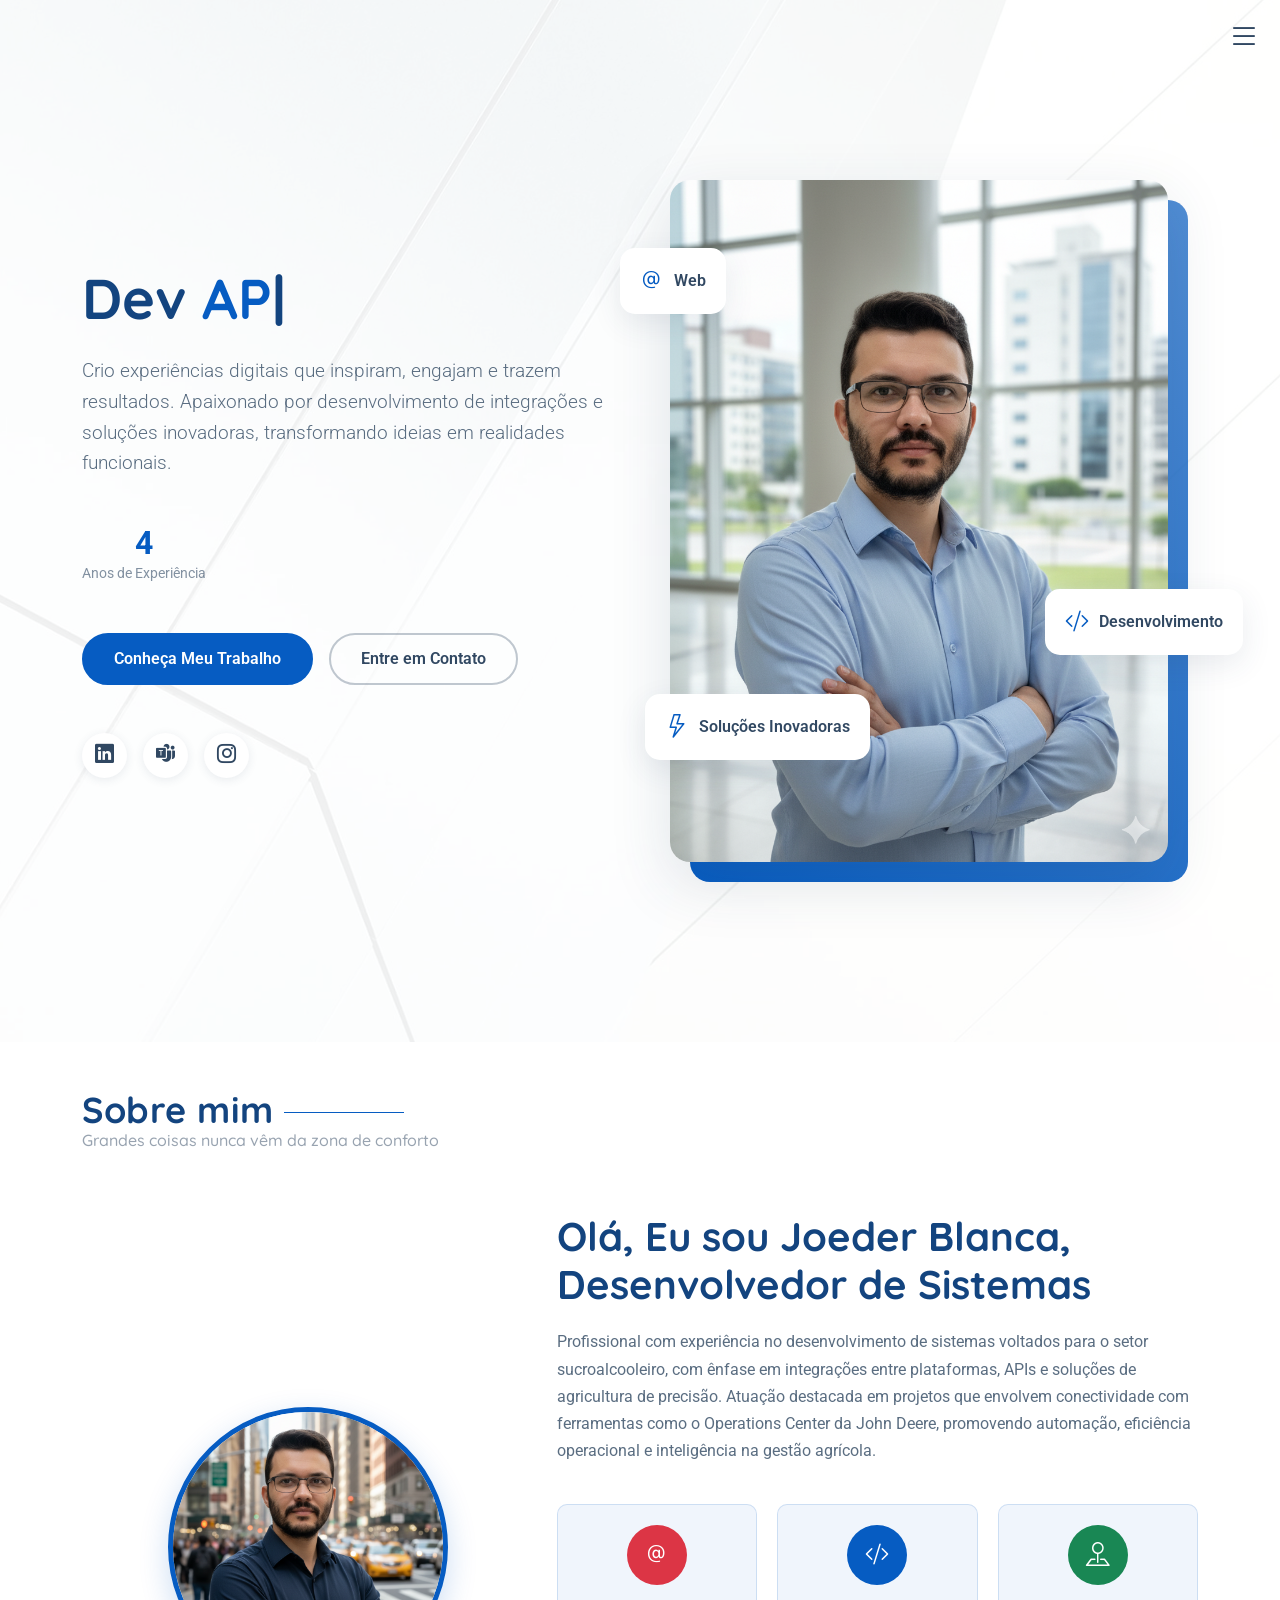
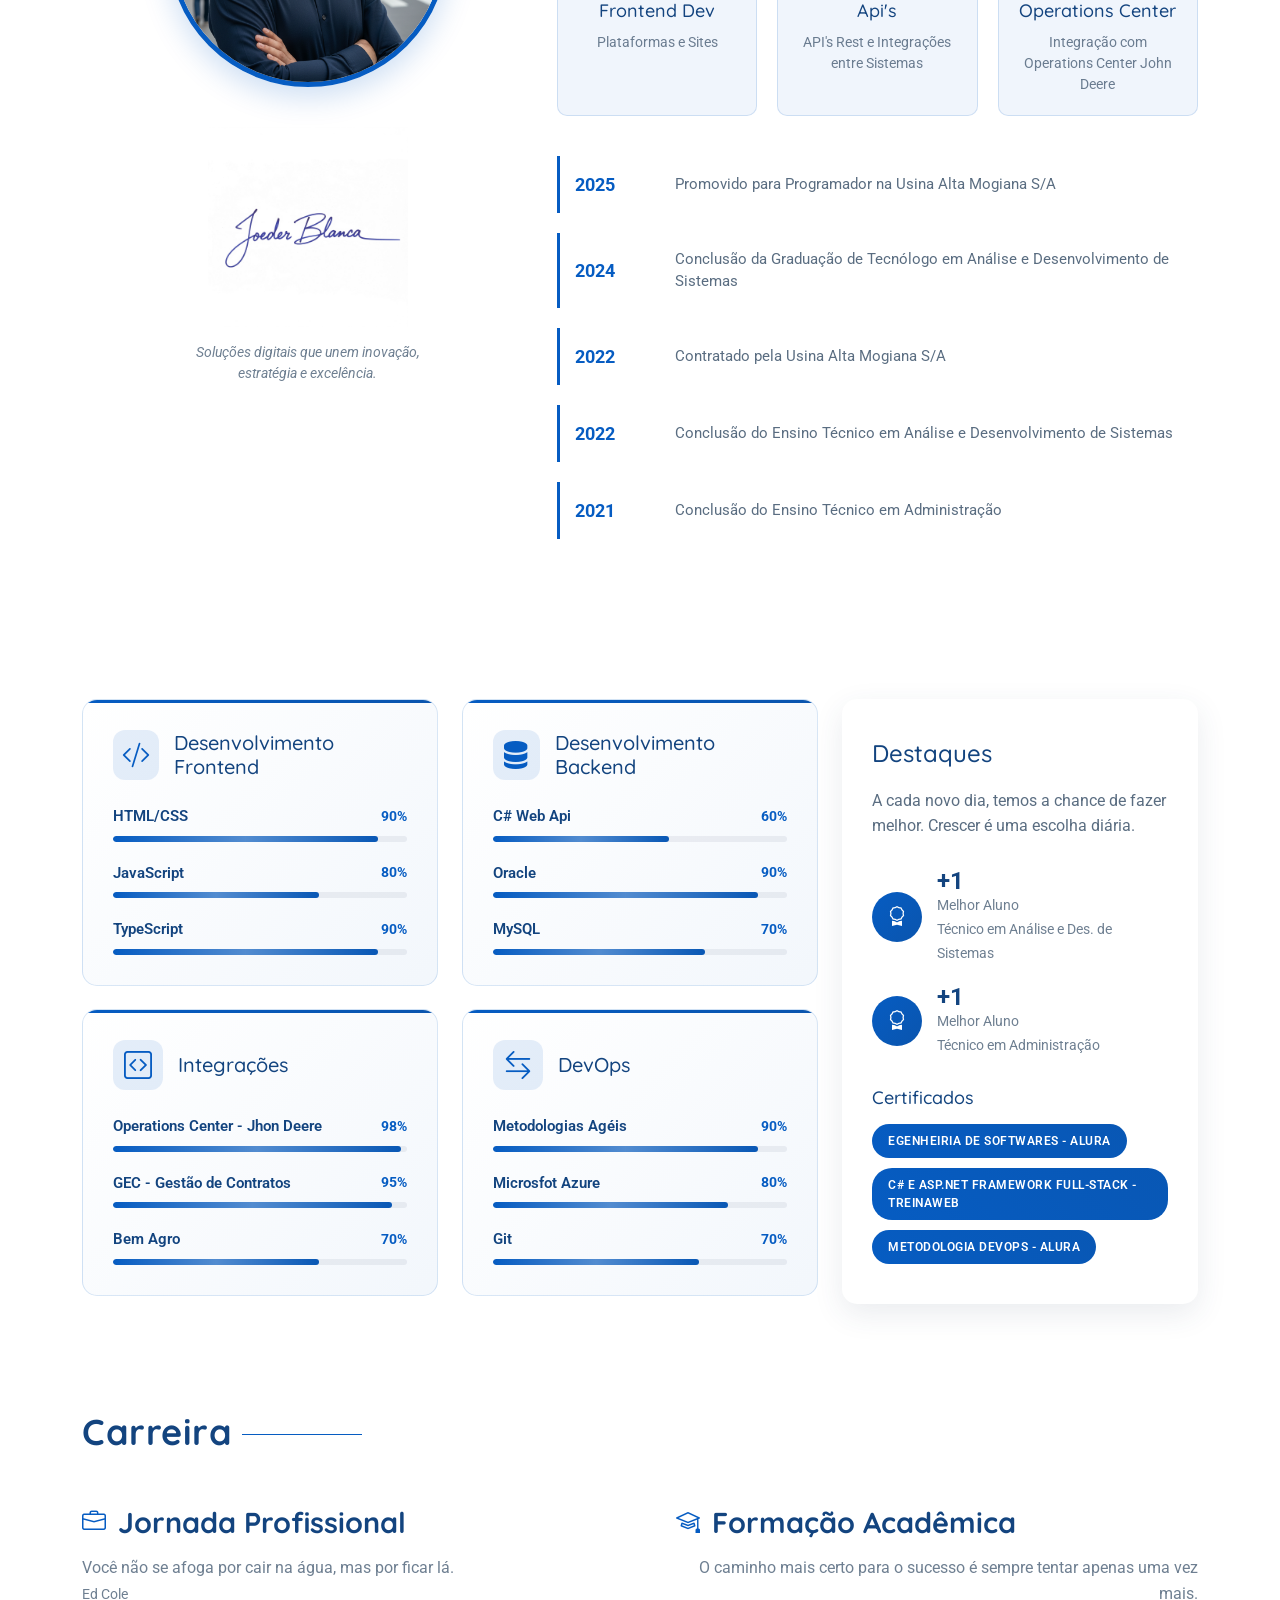
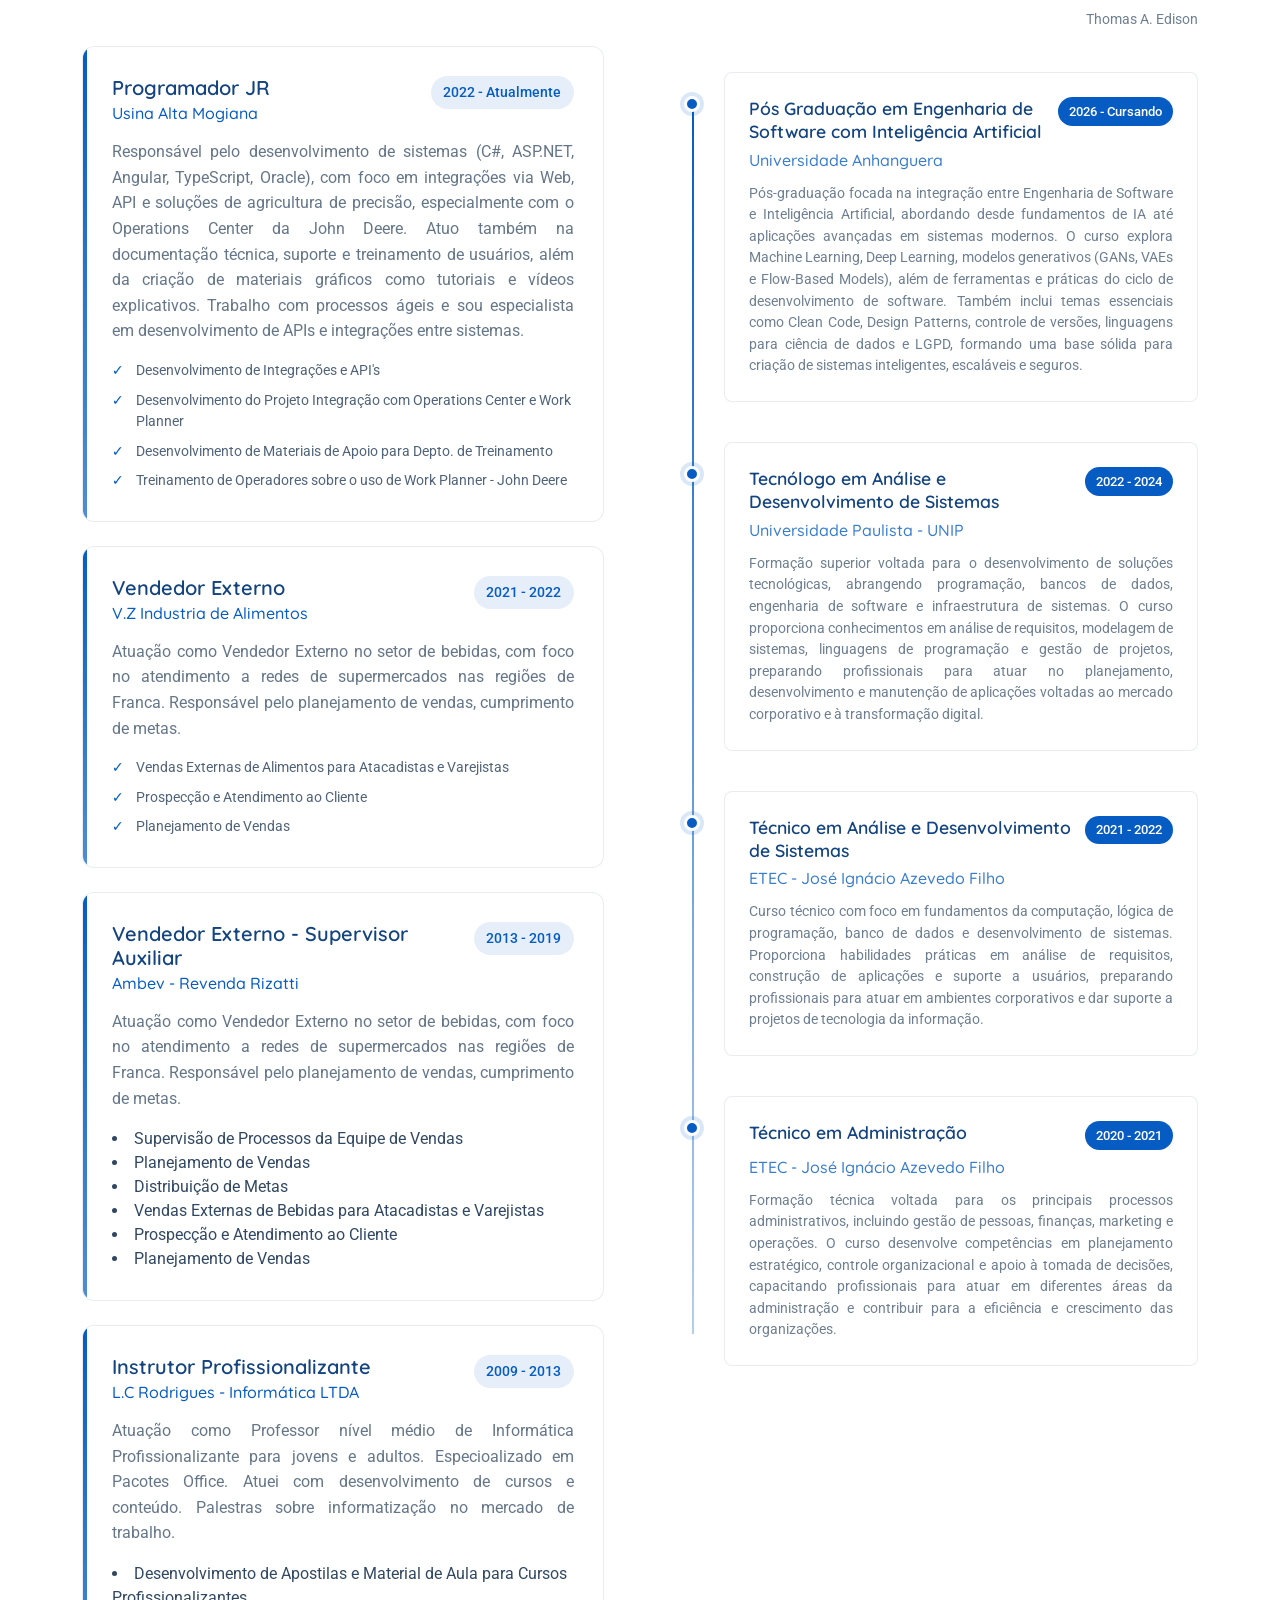
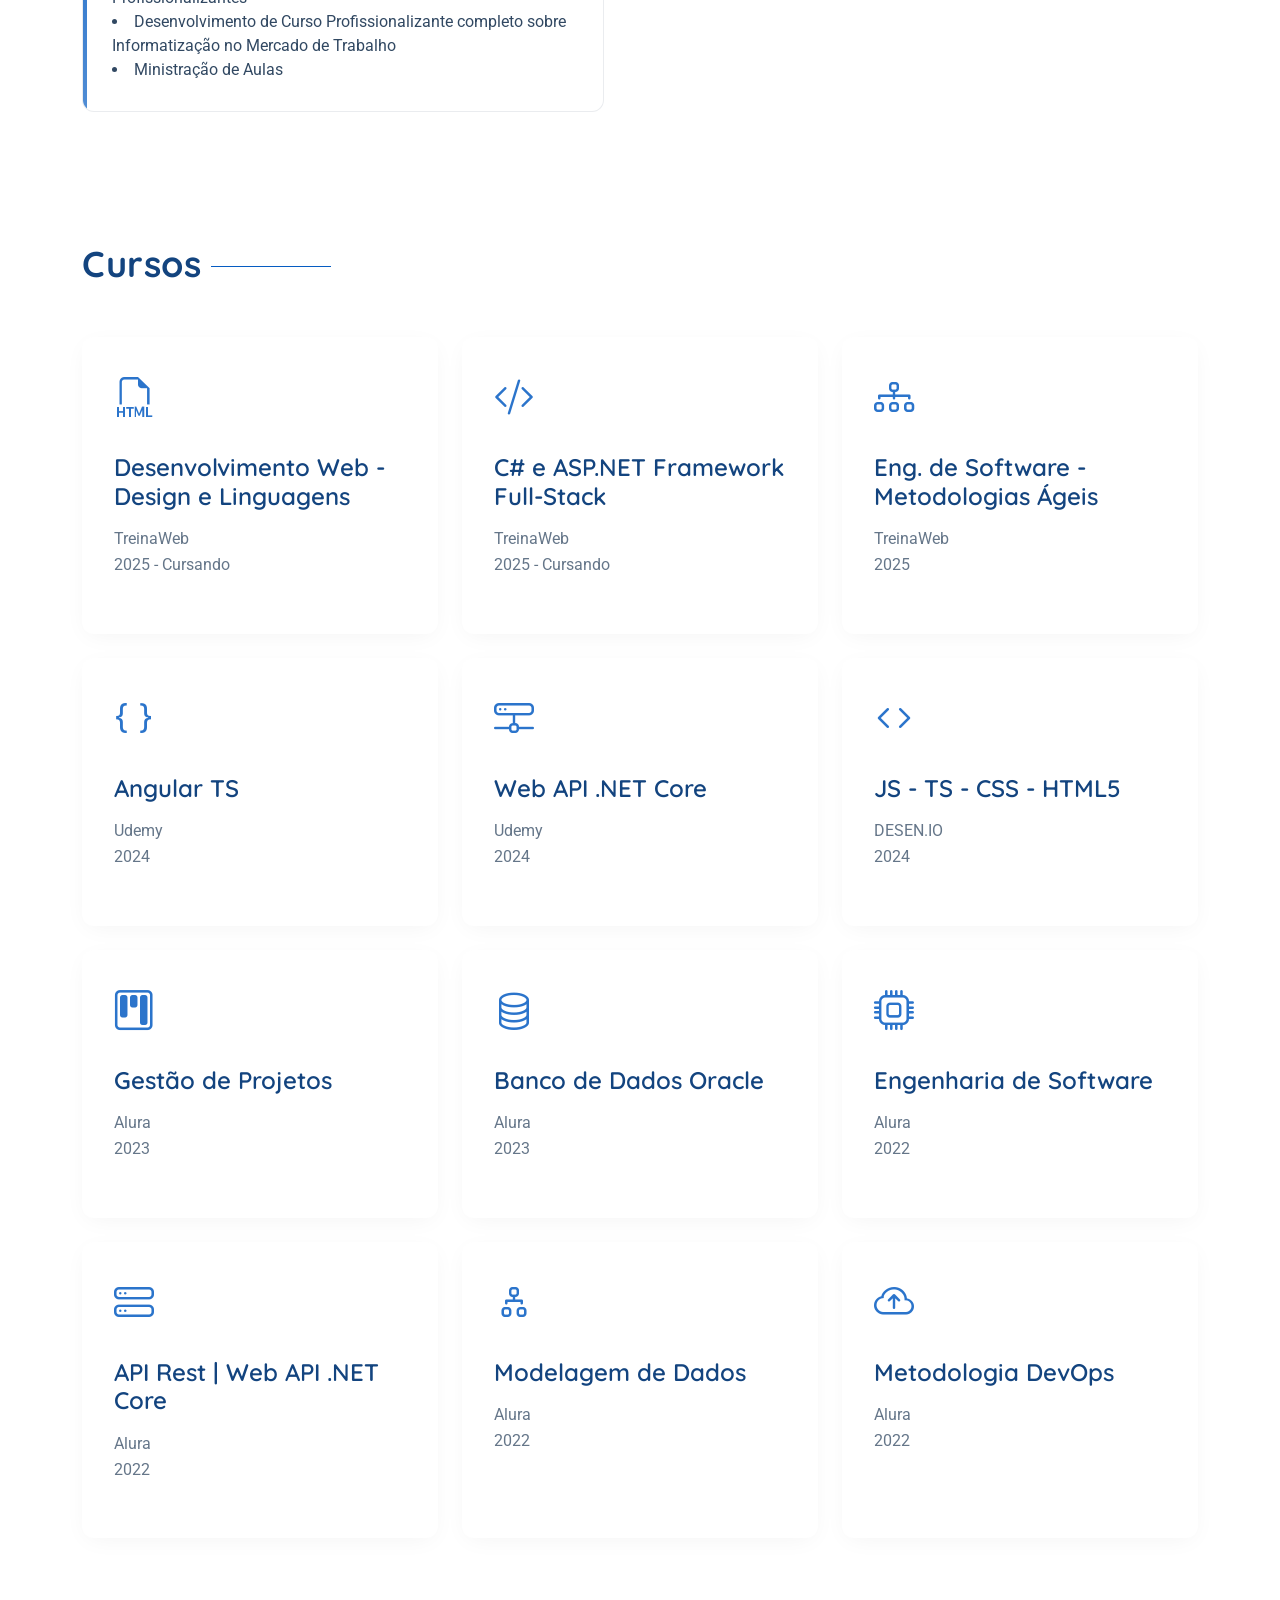
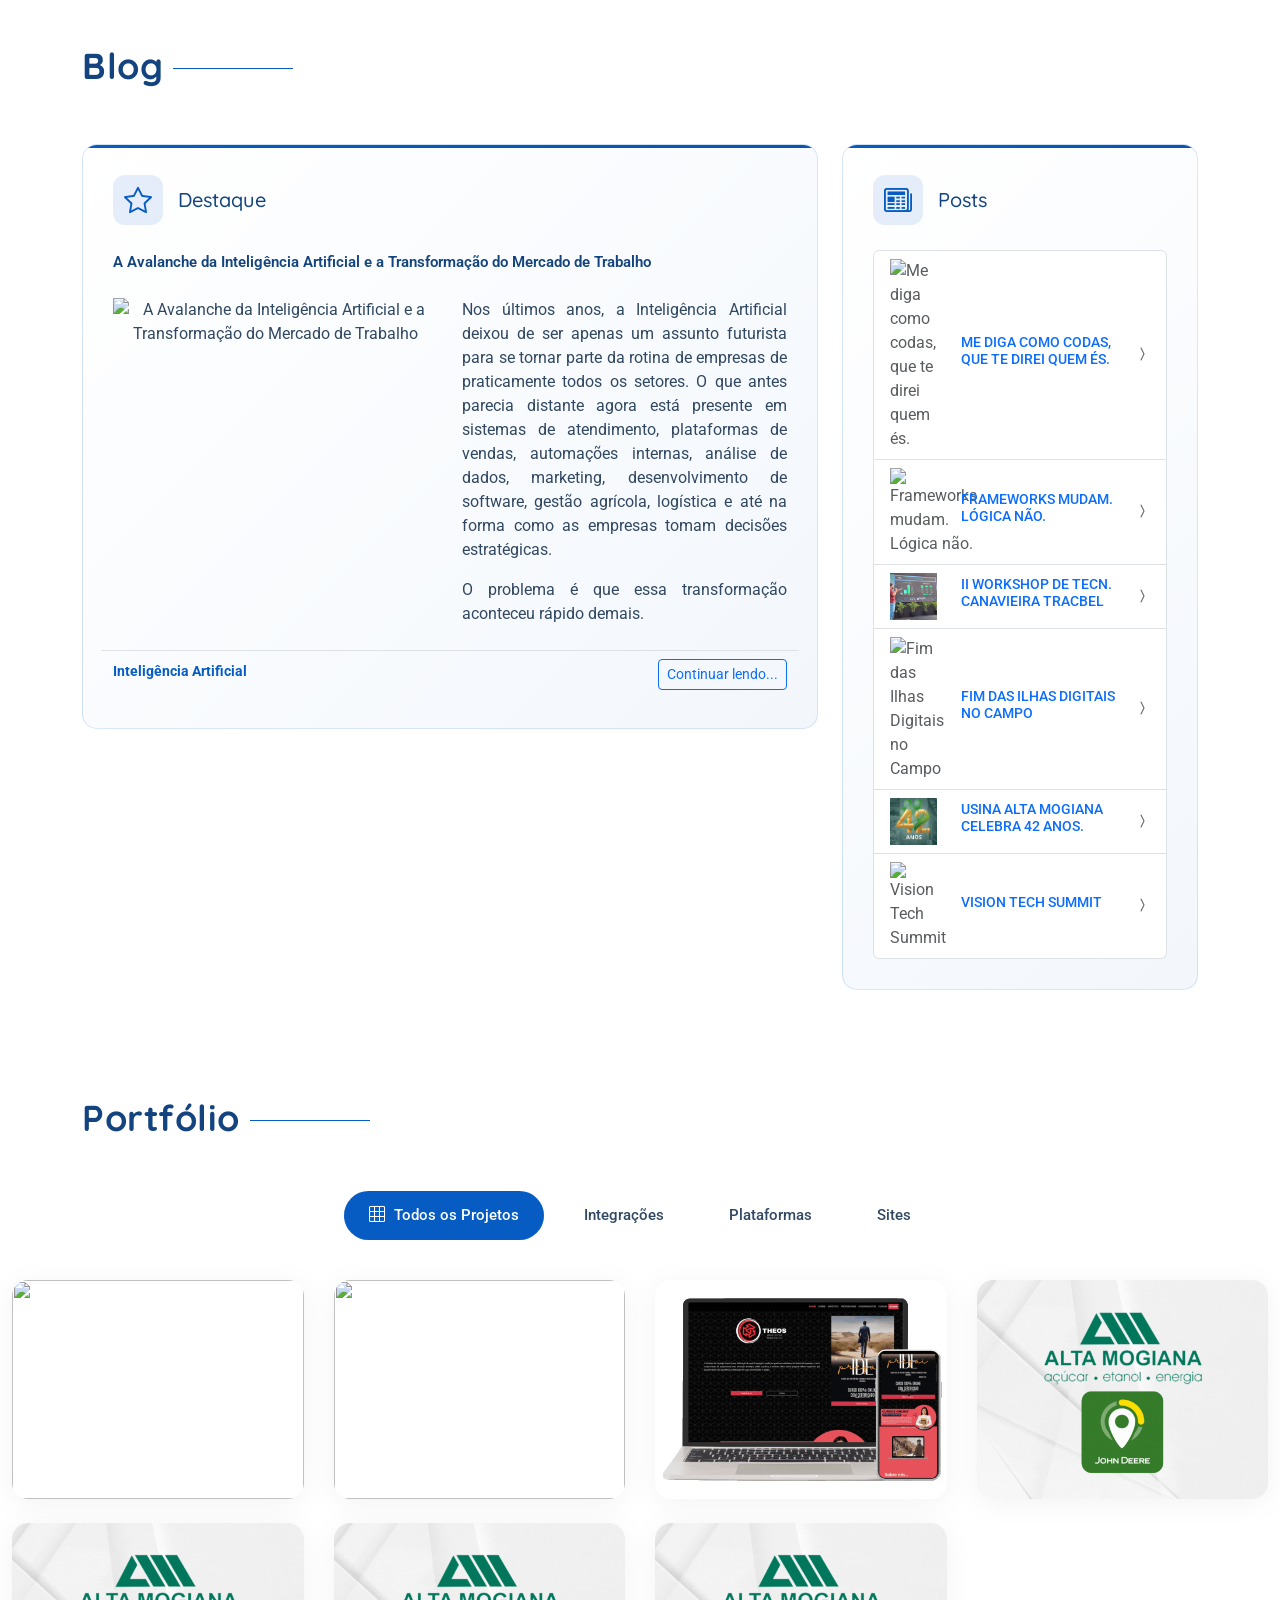
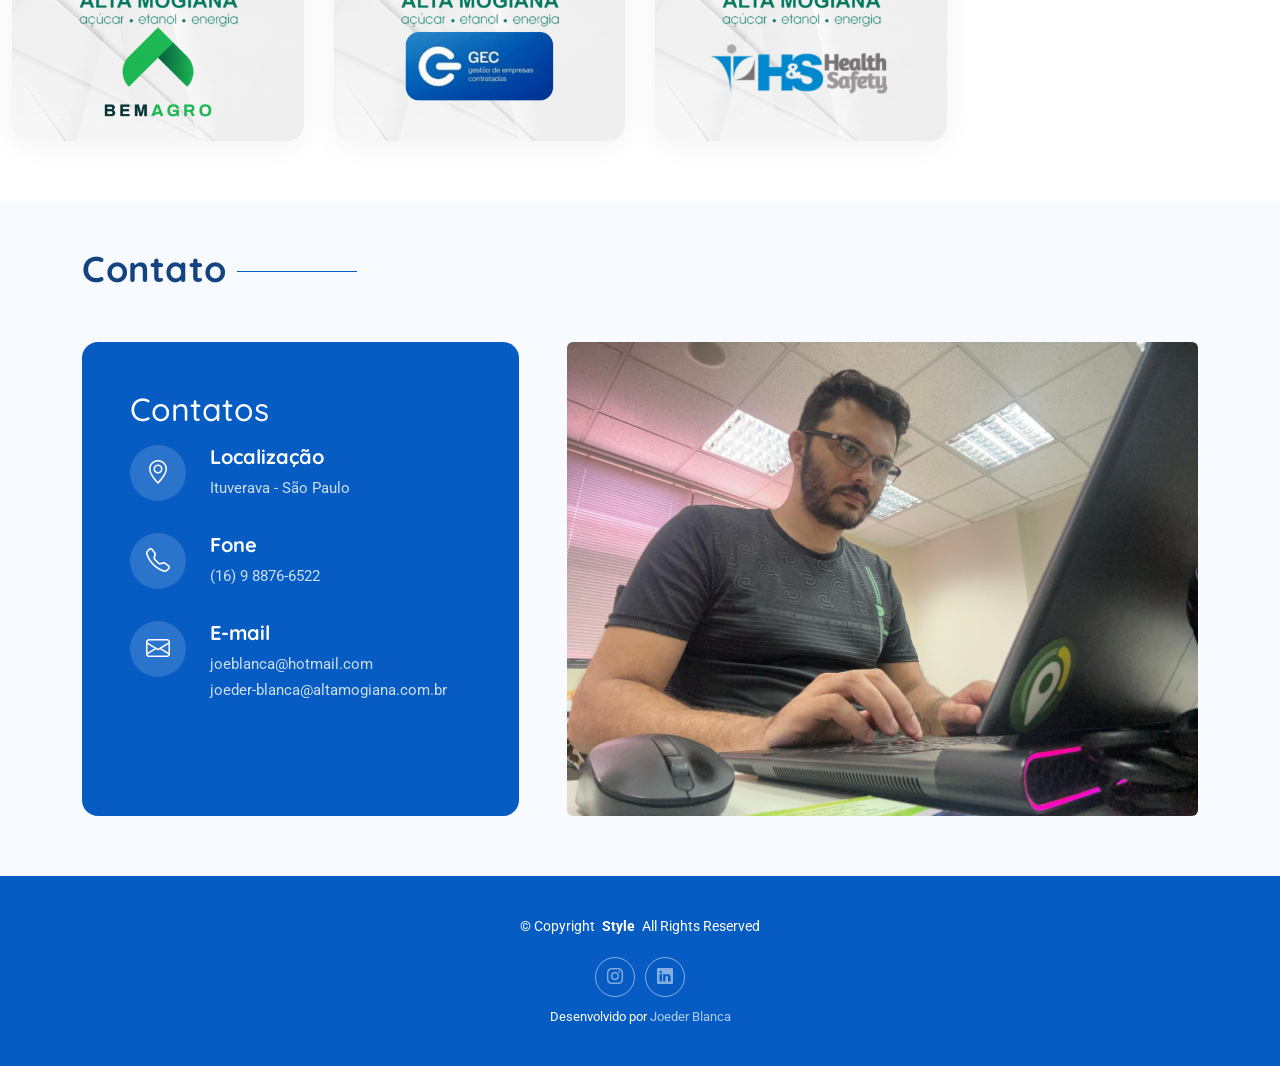
==== index.html @ f87bdba1 "ajuste pós 2" ====
<!DOCTYPE html>
<html lang="en">
  <head>
    <meta charset="utf-8" />
    <meta content="width=device-width, initial-scale=1.0" name="viewport" />
    <title>Joeder Blanca</title>
    <meta name="description" content="" />
    <meta name="keywords" content="" />

    <!-- Favicons -->
    <link href="assets/img/favicon.png" rel="icon" />
    <link href="assets/img/apple-touch-icon.png" rel="apple-touch-icon" />

    <!-- Fonts -->
    <link href="https://fonts.googleapis.com" rel="preconnect" />
    <link href="https://fonts.gstatic.com" rel="preconnect" crossorigin />
    <link
      href="https://fonts.googleapis.com/css2?family=Roboto:ital,wght@0,100;0,300;0,400;0,500;0,700;0,900;1,100;1,300;1,400;1,500;1,700;1,900&family=Open+Sans:ital,wght@0,300;0,400;0,500;0,600;0,700;0,800;1,300;1,400;1,500;1,600;1,700;1,800&family=Quicksand:wght@300;400;500;600;700&display=swap"
      rel="stylesheet"
    />

    <!-- Vendor CSS Files -->
    <link
      href="assets/vendor/bootstrap/css/bootstrap.min.css"
      rel="stylesheet"
    />
    <link
      href="assets/vendor/bootstrap-icons/bootstrap-icons.css"
      rel="stylesheet"
    />
    <link href="assets/vendor/aos/aos.css" rel="stylesheet" />
    <link
      href="assets/vendor/glightbox/css/glightbox.min.css"
      rel="stylesheet"
    />
    <link href="assets/vendor/swiper/swiper-bundle.min.css" rel="stylesheet" />

    <!-- Main CSS File -->
    <link href="assets/css/main.css" rel="stylesheet" />

    <!-- =======================================================
  * Template Name: Style
  * Template URL: https://bootstrapmade.com/style-bootstrap-portfolio-template/
  * Updated: Jul 02 2025 with Bootstrap v5.3.7
  * Author: BootstrapMade.com
  * License: https://bootstrapmade.com/license/
  ======================================================== -->
  </head>

  <body class="index-page">
    <header id="header" class="header d-flex align-items-center fixed-top">
      <div
        class="container-fluid position-relative d-flex align-items-center justify-content-between"
      >
        <a href="index.html" class="logo d-flex align-items-center">
          <!-- Uncomment the line below if you also wish to use an image logo -->
          <!-- <img src="assets/img/logo.webp" alt=""> -->
          <!-- Uncomment the line below if you also wish to use an text logo -->
          <!-- <h1 class="sitename">Style</h1>  -->
        </a>

        <nav id="navmenu" class="navmenu">
          <div class="profile-img">
            <img
              src="assets/img/profile/joe2.jpg"
              alt=""
              class="img-fluid rounded-circle"
            />
          </div>

          <a
            href="index.html"
            class="logo d-flex align-items-center justify-content-center active"
          >
            <!-- Uncomment the line below if you also wish to use an image logo -->
            <!-- <img src="assets/img/logo.webp" alt=""> -->
            <h1 class="sitename">Joeder Blanca</h1>
          </a>

          <div class="social-links text-center">
            <a href="https://www.instagram.com/joe_blanca/" class="instagram"
              ><i class="bi bi-instagram"></i
            ></a>
            <a href="https://teams.microsoft.com/v2/" class="google-plus"
              ><i class="bi bi-microsoft-teams"></i
            ></a>
            <a
              href="https://www.linkedin.com/in/joeder-blanca-032577201/"
              class="linkedin"
              ><i class="bi bi-linkedin"></i
            ></a>
          </div>

          <ul>
            <li><a href="#hero">Home</a></li>
            <li><a href="#about">Sobre mim</a></li>
            <li><a href="#resume">Carreira</a></li>
            <li><a href="#blog">Blog</a></li>
            <li><a href="#portfolio">Portfólio</a></li>
            <li><a href="#contact">Contato</a></li>
            <li><a href="post-blog.html" class="admin-link"><i class="bi bi-person-gear"></i> Admin</a></li>
          </ul>
          <i class="mobile-nav-toggle d-xl-none bi bi-list"></i>
        </nav>
      </div>
    </header>

    <main class="main">
      <!-- Hero Section -->
      <section id="hero" class="hero section">
        <div class="container">
          <div class="row g-0 align-items-center">
            <div
              class="col-lg-6 hero-content"
              data-aos="fade-right"
              data-aos-delay="100"
            >
              <div class="content-wrapper">
                <h1 class="hero-title">
                  Dev
                  <span
                    class="typed"
                    data-typed-items="Web, API's, Frontend, Backend"
                  ></span>
                </h1>
                <p class="lead">
                  Crio experiências digitais que inspiram, engajam e trazem
                  resultados. Apaixonado por desenvolvimento de integrações e
                  soluções inovadoras, transformando ideias em realidades
                  funcionais.
                </p>

                <div class="hero-stats" data-aos="fade-up" data-aos-delay="200">
                  <!-- <div class="stat-item">
                    <span class="purecounter" data-purecounter-start="0" data-purecounter-end="6" data-purecounter-duration="2">0</span>
                    <span class="stat-label">Projetos</span>
                  </div> -->
                  <div class="stat-item">
                    <span class="purecounter" data-purecounter-start="0" data-purecounter-end="4" data-purecounter-duration="2">0</span>
                    <span class="stat-label">Anos de Experiência</span>
                  </div>
                </div>

                <div
                  class="hero-actions"
                  data-aos="fade-up"
                  data-aos-delay="300"
                >
                  <a href="#portfolio" class="btn btn-primary"
                    >Conheça Meu Trabalho</a
                  >
                  <a href="#contact" class="btn btn-outline"
                    >Entre em Contato</a
                  >
                </div>

                <div
                  class="social-links"
                  data-aos="fade-up"
                  data-aos-delay="400"
                >
                  <a href="https://www.linkedin.com/in/joeder-blanca-032577201/"
                    ><i class="bi bi-linkedin"></i
                  ></a>
                  <a href="https://teams.microsoft.com/v2/"
                    ><i class="bi bi-microsoft-teams"></i
                  ></a>
                  <a href="https://www.instagram.com/joe_blanca/"
                    ><i class="bi bi-instagram"></i
                  ></a>
                </div>
              </div>
            </div>

            <div
              class="col-lg-6 hero-image"
              data-aos="fade-left"
              data-aos-delay="200"
            >
              <div class="image-container">
                <div class="floating-elements">
                  <div
                    class="floating-card card-1"
                    data-aos="zoom-in"
                    data-aos-delay="300"
                  >
                    <i class="bi bi-at"></i>
                    <span>Web</span>
                  </div>
                  <div
                    class="floating-card card-2"
                    data-aos="zoom-in"
                    data-aos-delay="400"
                  >
                    <i class="bi bi-code-slash"></i>
                    <span>Desenvolvimento</span>
                  </div>
                  <div
                    class="floating-card card-3"
                    data-aos="zoom-in"
                    data-aos-delay="500"
                  >
                    <i class="bi bi-lightning"></i>
                    <span>Soluções Inovadoras</span>
                  </div>
                </div>
                <img
                  src="assets/img/profile/profile-square-2.png"
                  alt="Portfólio Hero"
                  class="img-fluid hero-main-image"
                />
                <div class="image-overlay"></div>
              </div>
            </div>
          </div>
        </div>
      </section>
      <!-- /Hero Section -->

      <!-- About Section -->
      <section id="about" class="about section">
        <!-- Section Title -->
        <div class="container section-title">
          <h2>Sobre mim</h2>
          <p>Grandes coisas nunca vêm da zona de conforto</p>
        </div>
        <!-- End Section Title -->

        <div class="container" data-aos="fade-up" data-aos-delay="100">
          <div class="row align-items-center">
            <div class="col-lg-5" data-aos="fade-right" data-aos-delay="200">
              <div class="profile-image-wrapper">
                <div class="profile-image">
                  <img
                    src="assets/img/profile/profile-square-3.png"
                    alt="Profile"
                    class="img-fluid"
                  />
                </div>
                <div class="signature-section">
                  <img
                    src="assets/img/misc/signature-2.png"
                    alt="Signature"
                    class="signature"
                  />
                  <p class="quote">
                    Soluções digitais que unem inovação, estratégia e
                    excelência.
                  </p>
                </div>
              </div>
            </div>

            <div class="col-lg-7" data-aos="fade-left" data-aos-delay="300">
              <div class="about-content">
                <div class="intro">
                  <h2>Olá, Eu sou Joeder Blanca, Desenvolvedor de Sistemas</h2>
                  <p>
                    Profissional com experiência no desenvolvimento de sistemas
                    voltados para o setor sucroalcooleiro, com ênfase em
                    integrações entre plataformas, APIs e soluções de
                    agricultura de precisão. Atuação destacada em projetos que
                    envolvem conectividade com ferramentas como o Operations
                    Center da John Deere, promovendo automação, eficiência
                    operacional e inteligência na gestão agrícola.
                  </p>
                </div>

                <div class="skills-grid">
                  <div
                    class="skill-item"
                    data-aos="zoom-in"
                    data-aos-delay="400"
                  >
                    <div class="skill-icon bg-danger">
                      <i class="bi bi-at"></i>
                    </div>
                    <h4>Frontend Dev</h4>
                    <p>Plataformas e Sites</p>
                  </div>
                  <div
                    class="skill-item"
                    data-aos="zoom-in"
                    data-aos-delay="450"
                  >
                    <div class="skill-icon">
                      <i class="bi bi-code-slash"></i>
                    </div>
                    <h4>Api's</h4>
                    <p>API's Rest e Integrações entre Sistemas</p>
                  </div>
                  <div
                    class="skill-item"
                    data-aos="zoom-in"
                    data-aos-delay="500"
                  >
                    <div class="skill-icon bg-success">
                      <i class="bi bi-pin-map"></i>
                    </div>
                    <h4>Operations Center</h4>
                    <p>Integração com Operations Center John Deere</p>
                  </div>
                </div>

                <div
                  class="journey-timeline"
                  data-aos="fade-up"
                  data-aos-delay="300"
                >
                  <!-- <div class="timeline-item">
                    <div class="year">2025</div>
                    <div class="description">
                      Início da Pós Graduação em Engenharia de Sistemas
                    </div>
                  </div> -->
                  <div class="timeline-item">
                    <div class="year">2025</div>
                    <div class="description">
                      Promovido para Programador na Usina Alta Mogiana S/A
                    </div>
                  </div>
                  <div class="timeline-item">
                    <div class="year">2024</div>
                    <div class="description">
                      Conclusão da Graduação de Tecnólogo em Análise e
                      Desenvolvimento de Sistemas
                    </div>
                  </div>
                  <div class="timeline-item">
                    <div class="year">2022</div>
                    <div class="description">
                      Contratado pela Usina Alta Mogiana S/A
                    </div>
                  </div>
                  <div class="timeline-item">
                    <div class="year">2022</div>
                    <div class="description">
                      Conclusão do Ensino Técnico em Análise e Desenvolvimento
                      de Sistemas
                    </div>
                  </div>
                  <div class="timeline-item">
                    <div class="year">2021</div>
                    <div class="description">
                      Conclusão do Ensino Técnico em Administração
                    </div>
                  </div>
                </div>
              </div>
            </div>
          </div>
        </div>
      </section>
      <!-- /About Section -->

      <!-- Skills Section -->
      <section id="skills" class="skills section">
        <div class="container" data-aos="fade-up" data-aos-delay="100">
          <div class="row">
            <div class="col-lg-8">
              <div class="skills-grid">
                <div class="row g-4">
                  <div
                    class="col-md-6"
                    data-aos="flip-left"
                    data-aos-delay="200"
                  >
                    <div class="skill-card">
                      <div class="skill-header">
                        <i class="bi bi-code-slash"></i>
                        <h3>Desenvolvimento Frontend</h3>
                      </div>
                      <div class="skills-animation">
                        <div class="skill-item">
                          <div class="skill-info">
                            <span class="skill-name">HTML/CSS</span>
                            <span class="skill-percentage">90%</span>
                          </div>
                          <div class="skill-bar progress">
                            <div
                              class="progress-bar"
                              role="progressbar"
                              aria-valuenow="90"
                              aria-valuemin="0"
                              aria-valuemax="100"
                            ></div>
                          </div>
                        </div>

                        <div class="skill-item">
                          <div class="skill-info">
                            <span class="skill-name">JavaScript</span>
                            <span class="skill-percentage">80%</span>
                          </div>
                          <div class="skill-bar progress">
                            <div
                              class="progress-bar"
                              role="progressbar"
                              aria-valuenow="70"
                              aria-valuemin="0"
                              aria-valuemax="100"
                            ></div>
                          </div>
                        </div>

                        <div class="skill-item">
                          <div class="skill-info">
                            <span class="skill-name">TypeScript</span>
                            <span class="skill-percentage">90%</span>
                          </div>
                          <div class="skill-bar progress">
                            <div
                              class="progress-bar"
                              role="progressbar"
                              aria-valuenow="90"
                              aria-valuemin="0"
                              aria-valuemax="100"
                            ></div>
                          </div>
                        </div>
                      </div>
                    </div>
                    <!-- End Frontend Card -->
                  </div>

                  <div
                    class="col-md-6"
                    data-aos="flip-left"
                    data-aos-delay="300"
                  >
                    <div class="skill-card">
                      <div class="skill-header">
                        <i class="bi bi-server"></i>
                        <h3>Desenvolvimento Backend</h3>
                      </div>
                      <div class="skills-animation">
                        <div class="skill-item">
                          <div class="skill-info">
                            <span class="skill-name">C# Web Api</span>
                            <span class="skill-percentage">60%</span>
                          </div>
                          <div class="skill-bar progress">
                            <div
                              class="progress-bar"
                              role="progressbar"
                              aria-valuenow="60"
                              aria-valuemin="0"
                              aria-valuemax="100"
                            ></div>
                          </div>
                        </div>

                        <div class="skill-item">
                          <div class="skill-info">
                            <span class="skill-name">Oracle</span>
                            <span class="skill-percentage">90%</span>
                          </div>
                          <div class="skill-bar progress">
                            <div
                              class="progress-bar"
                              role="progressbar"
                              aria-valuenow="90"
                              aria-valuemin="0"
                              aria-valuemax="100"
                            ></div>
                          </div>
                        </div>

                        <div class="skill-item">
                          <div class="skill-info">
                            <span class="skill-name">MySQL</span>
                            <span class="skill-percentage">70%</span>
                          </div>
                          <div class="skill-bar progress">
                            <div
                              class="progress-bar"
                              role="progressbar"
                              aria-valuenow="72"
                              aria-valuemin="0"
                              aria-valuemax="100"
                            ></div>
                          </div>
                        </div>
                      </div>
                    </div>
                    <!-- End Backend Card -->
                  </div>

                  <div
                    class="col-md-6"
                    data-aos="flip-left"
                    data-aos-delay="400"
                  >
                    <div class="skill-card">
                      <div class="skill-header">
                        <i class="bi bi-code-square"></i>
                        <h3>Integrações</h3>
                      </div>
                      <div class="skills-animation">
                        <div class="skill-item">
                          <div class="skill-info">
                            <span class="skill-name"
                              >Operations Center - Jhon Deere</span
                            >
                            <span class="skill-percentage">98%</span>
                          </div>
                          <div class="skill-bar progress">
                            <div
                              class="progress-bar"
                              role="progressbar"
                              aria-valuenow="98"
                              aria-valuemin="0"
                              aria-valuemax="100"
                            ></div>
                          </div>
                        </div>

                        <div class="skill-item">
                          <div class="skill-info">
                            <span class="skill-name"
                              >GEC - Gestão de Contratos</span
                            >
                            <span class="skill-percentage">95%</span>
                          </div>
                          <div class="skill-bar progress">
                            <div
                              class="progress-bar"
                              role="progressbar"
                              aria-valuenow="95"
                              aria-valuemin="0"
                              aria-valuemax="100"
                            ></div>
                          </div>
                        </div>

                        <div class="skill-item">
                          <div class="skill-info">
                            <span class="skill-name">Bem Agro</span>
                            <span class="skill-percentage">70%</span>
                          </div>
                          <div class="skill-bar progress">
                            <div
                              class="progress-bar"
                              role="progressbar"
                              aria-valuenow="70"
                              aria-valuemin="0"
                              aria-valuemax="100"
                            ></div>
                          </div>
                        </div>
                      </div>
                    </div>
                    <!-- End Design Card -->
                  </div>

                  <div
                    class="col-md-6"
                    data-aos="flip-left"
                    data-aos-delay="500"
                  >
                    <div class="skill-card">
                      <div class="skill-header">
                        <i class="bi bi-arrow-left-right"></i>
                        <h3>DevOps</h3>
                      </div>
                      <div class="skills-animation">
                        <div class="skill-item">
                          <div class="skill-info">
                            <span class="skill-name">Metodologias Agéis</span>
                            <span class="skill-percentage">90%</span>
                          </div>
                          <div class="skill-bar progress">
                            <div
                              class="progress-bar"
                              role="progressbar"
                              aria-valuenow="90"
                              aria-valuemin="0"
                              aria-valuemax="100"
                            ></div>
                          </div>
                        </div>

                        <div class="skill-item">
                          <div class="skill-info">
                            <span class="skill-name">Microsfot Azure</span>
                            <span class="skill-percentage">80%</span>
                          </div>
                          <div class="skill-bar progress">
                            <div
                              class="progress-bar"
                              role="progressbar"
                              aria-valuenow="80"
                              aria-valuemin="0"
                              aria-valuemax="100"
                            ></div>
                          </div>
                        </div>

                        <div class="skill-item">
                          <div class="skill-info">
                            <span class="skill-name">Git</span>
                            <span class="skill-percentage">70%</span>
                          </div>
                          <div class="skill-bar progress">
                            <div
                              class="progress-bar"
                              role="progressbar"
                              aria-valuenow="70"
                              aria-valuemin="0"
                              aria-valuemax="100"
                            ></div>
                          </div>
                        </div>
                      </div>
                    </div>
                    <!-- End DevOps Card -->
                  </div>
                </div>
              </div>
              <!-- End Skills Grid -->
            </div>

            <div class="col-lg-4">
              <div
                class="skills-summary"
                data-aos="fade-left"
                data-aos-delay="200"
              >
                <h3>Destaques</h3>
                <p>
                  A cada novo dia, temos a chance de fazer melhor. Crescer é uma
                  escolha diária.
                </p>

                <div class="summary-stats">
                  <div
                    class="stat-item"
                    data-aos="zoom-in"
                    data-aos-delay="300"
                  >
                    <div class="stat-circle">
                      <i class="bi bi-award"></i>
                    </div>
                    <div class="stat-info">
                      <span class="stat-number">+1</span>
                      <span class="stat-label">Melhor Aluno</span><br />
                      <span class="stat-label"
                        >Técnico em Análise e Des. de Sistemas</span
                      >
                    </div>
                  </div>

                  <div
                    class="stat-item"
                    data-aos="zoom-in"
                    data-aos-delay="400"
                  >
                    <div class="stat-circle">
                      <i class="bi bi-award"></i>
                    </div>
                    <div class="stat-info">
                      <span class="stat-number">+1</span>
                      <span class="stat-label">Melhor Aluno</span><br />
                      <span class="stat-label">Técnico em Administração</span>
                    </div>
                  </div>
                </div>

                <div
                  class="skills-badges"
                  data-aos="fade-up"
                  data-aos-delay="600"
                >
                  <h4>Certificados</h4>
                  <div class="badge-list">
                    <div class="skill-badge">
                      Egenheiria de Softwares - Alura
                    </div>
                    <div class="skill-badge">
                      C# e ASP.NET Framework Full-Stack - TreinaWeb
                    </div>
                    <div class="skill-badge">Metodologia DevOps - Alura</div>
                  </div>
                </div>
              </div>
              <!-- End Skills Summary -->
            </div>
          </div>
        </div>
      </section>
      <!-- /Skills Section -->

      <!-- Resume Section -->
      <section id="resume" class="resume section">
        <!-- Section Title -->
        <div class="container section-title">
          <h2>Carreira</h2>
        </div>
        <!-- End Section Title -->

        <div class="container" data-aos="fade-up" data-aos-delay="100">
          <div class="row">
            <div class="col-lg-6" data-aos="fade-right" data-aos-delay="200">
              <div class="experience-section">
                <div class="section-header">
                  <h2><i class="bi bi-briefcase"></i> Jornada Profissional</h2>
                  <p class="section-subtitle text-start">
                    Você não se afoga por cair na água, mas por ficar lá.
                    <br />
                    <small>Ed Cole</small>
                  </p>
                </div>

                <div class="experience-cards">
                  <div
                    class="experience-card"
                    data-aos="zoom-in"
                    data-aos-delay="300"
                  >
                    <div class="card-header">
                      <div class="role-info">
                        <h3>Programador JR</h3>
                        <h4>Usina Alta Mogiana</h4>
                      </div>
                      <span class="duration">2022 - Atualmente</span>
                    </div>
                    <div class="card-body">
                      <p style="text-align: justify">
                        Responsável pelo desenvolvimento de sistemas (C#,
                        ASP.NET, Angular, TypeScript, Oracle), com foco em
                        integrações via Web, API e soluções de agricultura de
                        precisão, especialmente com o Operations Center da John
                        Deere. Atuo também na documentação técnica, suporte e
                        treinamento de usuários, além da criação de materiais
                        gráficos como tutoriais e vídeos explicativos. Trabalho
                        com processos ágeis e sou especialista em
                        desenvolvimento de APIs e integrações entre sistemas.
                      </p>
                      <ul class="achievements">
                        <li>Desenvolvimento de Integrações e API's</li>
                        <li>
                          Desenvolvimento do Projeto Integração com Operations
                          Center e Work Planner
                        </li>
                        <li>
                          Desenvolvimento de Materiais de Apoio para Depto. de
                          Treinamento
                        </li>
                        <li>
                          Treinamento de Operadores sobre o uso de Work Planner
                          - John Deere
                        </li>
                      </ul>
                    </div>
                  </div>

                  <div
                    class="experience-card"
                    data-aos="zoom-in"
                    data-aos-delay="400"
                  >
                    <div class="card-header">
                      <div class="role-info">
                        <h3>Vendedor Externo</h3>
                        <h4>V.Z Industria de Alimentos</h4>
                      </div>
                      <span class="duration">2021 - 2022</span>
                    </div>
                    <div class="card-body">
                      <p style="text-align: justify">
                        Atuação como Vendedor Externo no setor de bebidas, com
                        foco no atendimento a redes de supermercados nas regiões
                        de Franca. Responsável pelo planejamento de vendas,
                        cumprimento de metas.
                      </p>
                      <ul class="achievements">
                        <li>
                          Vendas Externas de Alimentos para Atacadistas e
                          Varejistas
                        </li>
                        <li>Prospecção e Atendimento ao Cliente</li>
                        <li>Planejamento de Vendas</li>
                      </ul>
                    </div>
                  </div>

                  <div
                    class="experience-card"
                    data-aos="zoom-in"
                    data-aos-delay="500"
                  >
                    <div class="card-header">
                      <div class="role-info">
                        <h3>Vendedor Externo - Supervisor Auxiliar</h3>
                        <h4>Ambev - Revenda Rizatti</h4>
                      </div>
                      <span class="duration">2013 - 2019</span>
                    </div>
                    <div class="card-body">
                      <p style="text-align: justify">
                        Atuação como Vendedor Externo no setor de bebidas, com
                        foco no atendimento a redes de supermercados nas regiões
                        de Franca. Responsável pelo planejamento de vendas,
                        cumprimento de metas.
                      </p>
                      <li>Supervisão de Processos da Equipe de Vendas</li>
                      <li>Planejamento de Vendas</li>
                      <li>Distribuição de Metas</li>
                      <li>
                        Vendas Externas de Bebidas para Atacadistas e Varejistas
                      </li>
                      <li>Prospecção e Atendimento ao Cliente</li>
                      <li>Planejamento de Vendas</li>
                    </div>
                  </div>

                  <div
                    class="experience-card"
                    data-aos="zoom-in"
                    data-aos-delay="500"
                  >
                    <div class="card-header">
                      <div class="role-info">
                        <h3>Instrutor Profissionalizante</h3>
                        <h4>L.C Rodrigues - Informática LTDA</h4>
                      </div>
                      <span class="duration">2009 - 2013</span>
                    </div>
                    <div class="card-body">
                      <p style="text-align: justify">
                        Atuação como Professor nível médio de Informática
                        Profissionalizante para jovens e adultos. Especioalizado
                        em Pacotes Office. Atuei com desenvolvimento de cursos e
                        conteúdo. Palestras sobre informatização no mercado de
                        trabalho.
                      </p>
                      <li>
                        Desenvolvimento de Apostilas e Material de Aula para
                        Cursos Profissionalizantes
                      </li>
                      <li>
                        Desenvolvimento de Curso Profissionalizante completo
                        sobre Informatização no Mercado de Trabalho
                      </li>
                      <li>Ministração de Aulas</li>
                    </div>
                  </div>
                </div>
              </div>
            </div>

            <div class="col-lg-6" data-aos="fade-left" data-aos-delay="200">
              <div class="education-section">
                <div class="section-header">
                  <h2><i class="bi bi-mortarboard"></i>Formação Acadêmica</h2>
                  <p class="section-subtitle text-end">
                    O caminho mais certo para o sucesso é sempre tentar apenas
                    uma vez mais.
                    <br />
                    <small>Thomas A. Edison</small>
                  </p>
                </div>

                <div class="education-timeline">
                  <div class="timeline-track"></div>

                  <div
                    class="education-item"
                    data-aos="slide-up"
                    data-aos-delay="300"
                  >
                    <div class="timeline-marker"></div>
                    <div class="education-content">
                      <div class="degree-header">
                        <h3>Pós Graduação em Engenharia de Software com Inteligência Artificial</h3>
                        <span class="year">2026 - Cursando</span>
                      </div>
                      <h4 class="institution">Universidade Anhanguera </h4>
                      <p style="text-align: justify">
                        Pós-graduação focada na integração entre 
                        Engenharia de Software e Inteligência Artificial, 
                        abordando desde fundamentos de IA até aplicações avançadas em sistemas modernos. O curso explora Machine Learning, Deep Learning, modelos generativos (GANs, VAEs e Flow-Based Models), além de ferramentas e práticas do ciclo de desenvolvimento de software. Também inclui temas essenciais como Clean Code, Design Patterns, controle de versões, linguagens para ciência de dados e LGPD, formando uma base sólida para criação de sistemas inteligentes, escaláveis e seguros.
                      </p>
                    </div>
                  </div>

                  <div
                    class="education-item"
                    data-aos="slide-up"
                    data-aos-delay="400"
                  >
                    <div class="timeline-marker"></div>
                    <div class="education-content">
                      <div class="degree-header">
                        <h3>
                          Tecnólogo em Análise e Desenvolvimento de Sistemas
                        </h3>
                        <span class="year">2022 - 2024</span>
                      </div>
                      <h4 class="institution">Universidade Paulista - UNIP</h4>
                      <p style="text-align: justify">
                        Formação superior voltada para o desenvolvimento de
                        soluções tecnológicas, abrangendo programação, bancos de
                        dados, engenharia de software e infraestrutura de
                        sistemas. O curso proporciona conhecimentos em análise
                        de requisitos, modelagem de sistemas, linguagens de
                        programação e gestão de projetos, preparando
                        profissionais para atuar no planejamento,
                        desenvolvimento e manutenção de aplicações voltadas ao
                        mercado corporativo e à transformação digital.
                      </p>
                    </div>
                  </div>

                  <div
                    class="education-item"
                    data-aos="slide-up"
                    data-aos-delay="500"
                  >
                    <div class="timeline-marker"></div>
                    <div class="education-content">
                      <div class="degree-header">
                        <h3>
                          Técnico em Análise e Desenvolvimento de Sistemas
                        </h3>
                        <span class="year">2021 - 2022</span>
                      </div>
                      <h4 class="institution">
                        ETEC - José Ignácio Azevedo Filho
                      </h4>
                      <p style="text-align: justify">
                        Curso técnico com foco em fundamentos da computação,
                        lógica de programação, banco de dados e desenvolvimento
                        de sistemas. Proporciona habilidades práticas em análise
                        de requisitos, construção de aplicações e suporte a
                        usuários, preparando profissionais para atuar em
                        ambientes corporativos e dar suporte a projetos de
                        tecnologia da informação.
                      </p>
                    </div>
                  </div>

                  <div
                    class="education-item"
                    data-aos="slide-up"
                    data-aos-delay="500"
                  >
                    <div class="timeline-marker"></div>
                    <div class="education-content">
                      <div class="degree-header">
                        <h3>Técnico em Administração</h3>
                        <span class="year">2020 - 2021</span>
                      </div>
                      <h4 class="institution">
                        ETEC - José Ignácio Azevedo Filho
                      </h4>
                      <p style="text-align: justify">
                        Formação técnica voltada para os principais processos
                        administrativos, incluindo gestão de pessoas, finanças,
                        marketing e operações. O curso desenvolve competências
                        em planejamento estratégico, controle organizacional e
                        apoio à tomada de decisões, capacitando profissionais
                        para atuar em diferentes áreas da administração e
                        contribuir para a eficiência e crescimento das
                        organizações.
                      </p>
                    </div>
                  </div>
                </div>
              </div>
            </div>
          </div>
        </div>
      </section>
      <!-- /Resume Section -->

      <!-- Services Section -->
      <section id="services" class="services section">
        <!-- Section Title -->
        <div class="container section-title">
          <h2>Cursos</h2>
        </div>
        <!-- End Section Title -->

        <div class="container" data-aos="fade-up" data-aos-delay="100">
          <div class="row g-4" id="courses-container"></div>
        </div>
      </section>
      <!-- /Services Section -->

      <!-- Events Section-->
      <section id="blog" class="skills section">
        <!-- Section Title -->
        <div class="container section-title">
          <h2>Blog</h2>
          <p></p>
        </div>
        <!-- End Section Title -->

        <div class="container" data-aos="fade-up" data-aos-delay="100">
          <div class="row">
            <div class="col-lg-8" id="featured-post-container"></div>
            <div class="col-lg-4">
              <div class="skills-grid h-100">
                <div class="skill-card h-100">
                  <div class="skill-header">
                    <i class="bi bi-newspaper"></i>
                    <h3>Posts</h3>
                  </div>
                  <div class="skills-animation">
                    <div class="list-group" id="sidebar-posts-container"></div>
                  </div>
                </div>
              </div>
            </div>
          </div>
        </div>
      </section>
      <!-- /Events Section-->

      <!-- Portfólio Section -->
      <section id="portfolio" class="portfolio section">
        <!-- Section Title -->
        <div class="container section-title">
          <h2>Portfólio</h2>
        </div>
        <!-- End Section Title -->

        <div class="container-fluid" data-aos="fade-up" data-aos-delay="100">
          <div
            class="isotope-layout"
            data-default-filter="*"
            data-layout="masonry"
            data-sort="original-order"
          >
            <ul
              class="portfolio-filters isotope-filters"
              data-aos="fade-up"
              data-aos-delay="200"
            >
              <li data-filter="*" class="filter-active">
                <i class="bi bi-grid-3x3"></i> Todos os Projetos
              </li>
              <li data-filter=".filter-api">Integrações</li>
              <li data-filter=".filter-plataform">Plataformas</li>
              <li data-filter=".filter-site">Sites</li>
            </ul>

            <div
              class="row g-4 isotope-container"
              data-aos="fade-up"
              data-aos-delay="300"
            >
              <div
                class="col-xl-3 col-lg-4 col-md-6 portfolio-item isotope-item filter-site"
              >
                <article class="portfolio-entry">
                  <figure class="entry-image">
                    <img
                      src="assets/img/portfolio/3.gif"
                      class="img-fluid"
                      alt=""
                      loading="lazy"
                    />
                    <div class="entry-overlay">
                      <div class="overlay-content">
                        <div class="entry-meta">Site Institucional</div>
                        <h3 class="entry-title">Bioferth</h3>
                        <div class="entry-links">
                          <a
                            href="assets/img/portfolio/3.gif"
                            class="glightbox"
                            data-gallery="portfolio-gallery-ui"
                            data-glightbox="title: Site Institucional desenvolvido para empresa Bioferth."
                          >
                            <i class="bi bi-arrows-angle-expand"></i>
                          </a>
                          <!-- <a href="portfolio-details.html">
                          <i class="bi bi-arrow-right"></i>
                        </a> -->
                        </div>
                      </div>
                    </div>
                  </figure>
                </article>
              </div>
              <!-- End Portfólio Item -->

              <div
                class="col-xl-3 col-lg-4 col-md-6 portfolio-item isotope-item filter-site"
              >
                <article class="portfolio-entry">
                  <figure class="entry-image">
                    <img
                      src="assets/img/portfolio/4.gif"
                      class="img-fluid"
                      alt=""
                      loading="lazy"
                    />
                    <div class="entry-overlay">
                      <div class="overlay-content">
                        <div class="entry-meta">Site Institucional</div>
                        <h3 class="entry-title">Aromatran</h3>
                        <div class="entry-links">
                          <a
                            href="assets/img/portfolio/4.gif"
                            class="glightbox"
                            data-gallery="portfolio-gallery-development"
                            data-glightbox="title: Site Institucional desenvolvido para o produto Aromatran"
                          >
                            <i class="bi bi-arrows-angle-expand"></i>
                          </a>
                          <!-- <a href="portfolio-details.html">
                          <i class="bi bi-arrow-right"></i>
                        </a> -->
                        </div>
                      </div>
                    </div>
                  </figure>
                </article>
              </div>
              <!-- End Portfólio Item -->

              <div
                class="col-xl-3 col-lg-4 col-md-6 portfolio-item isotope-item filter-plataform"
              >
                <article class="portfolio-entry">
                  <figure class="entry-image">
                    <img
                      src="assets/img/portfolio/2.gif"
                      class="img-fluid"
                      alt=""
                      loading="lazy"
                    />
                    <div class="entry-overlay">
                      <div class="overlay-content">
                        <div class="entry-meta">Plataforma de Cursos</div>
                        <h3 class="entry-title">Instituto Theos</h3>
                        <div class="entry-links">
                          <a
                            href="assets/img/portfolio/2.gif"
                            class="glightbox"
                            data-gallery="portfolio-gallery-photography"
                            data-glightbox="title: Urban Architecture; description: Sed ut perspiciatis unde omnis iste natus error sit voluptatem."
                          >
                            <i class="bi bi-arrows-angle-expand"></i>
                          </a>
                          <!-- <a href="portfolio-details.html">
                          <i class="bi bi-arrow-right"></i>
                        </a> -->
                        </div>
                      </div>
                    </div>
                  </figure>
                </article>
              </div>
              <!-- End Portfólio Item -->

              <div
                class="col-xl-3 col-lg-4 col-md-6 portfolio-item isotope-item filter-api"
              >
                <article class="portfolio-entry">
                  <figure class="entry-image">
                    <img
                      src="assets/img/portfolio/1.gif"
                      class="img-fluid"
                      alt=""
                      loading="lazy"
                    />
                    <div class="entry-overlay">
                      <div class="overlay-content">
                        <div class="entry-meta">Integração</div>
                        <h3 class="entry-title">
                          Usina Alta Mogiana e Operations Center
                        </h3>
                        <div class="entry-links">
                          <a
                            href="assets/img/portfolio/1.gif"
                            class="glightbox"
                            data-gallery="portfolio-gallery-marketing"
                            data-glightbox="title: Integração entre a Usina Alta Mogiana e Operations Center."
                          >
                            <i class="bi bi-arrows-angle-expand"></i>
                          </a>
                          <!-- <a href="portfolio-details.html">
                          <i class="bi bi-arrow-right"></i>
                        </a> -->
                        </div>
                      </div>
                    </div>
                  </figure>
                </article>
              </div>
              <!-- End Portfólio Item -->

              <div
                class="col-xl-3 col-lg-4 col-md-6 portfolio-item isotope-item filter-api"
              >
                <article class="portfolio-entry">
                  <figure class="entry-image">
                    <img
                      src="assets/img/portfolio/6.gif"
                      class="img-fluid"
                      alt=""
                      loading="lazy"
                    />
                    <div class="entry-overlay">
                      <div class="overlay-content">
                        <div class="entry-meta">Integração</div>
                        <h3 class="entry-title">
                          Usina Alta Mogiana e Bem Agro
                        </h3>
                        <div class="entry-links">
                          <a
                            href="assets/img/portfolio/6.gif"
                            class="glightbox"
                            data-gallery="portfolio-gallery-marketing"
                            data-glightbox="title: Integração entre a Usina Alta Mogiana e Bem Agro."
                          >
                            <i class="bi bi-arrows-angle-expand"></i>
                          </a>
                          <!-- <a href="portfolio-details.html">
                          <i class="bi bi-arrow-right"></i>
                        </a> -->
                        </div>
                      </div>
                    </div>
                  </figure>
                </article>
              </div>
              <!-- End Portfólio Item -->

              <div
                class="col-xl-3 col-lg-4 col-md-6 portfolio-item isotope-item filter-api"
              >
                <article class="portfolio-entry">
                  <figure class="entry-image">
                    <img
                      src="assets/img/portfolio/5.gif"
                      class="img-fluid"
                      alt=""
                      loading="lazy"
                    />
                    <div class="entry-overlay">
                      <div class="overlay-content">
                        <div class="entry-meta">Integração</div>
                        <h3 class="entry-title">
                          Usina Alta Mogiana e Bem Agro
                        </h3>
                        <div class="entry-links">
                          <a
                            href="assets/img/portfolio/5.gif"
                            class="glightbox"
                            data-gallery="portfolio-gallery-marketing"
                            data-glightbox="title: Integração entre a Usina Alta Mogiana e Bem Agro."
                          >
                            <i class="bi bi-arrows-angle-expand"></i>
                          </a>
                          <!-- <a href="portfolio-details.html">
                          <i class="bi bi-arrow-right"></i>
                        </a> -->
                        </div>
                      </div>
                    </div>
                  </figure>
                </article>
              </div>
              <!-- End Portfólio Item -->

              <div
                class="col-xl-3 col-lg-4 col-md-6 portfolio-item isotope-item filter-photography"
              >
                <article class="portfolio-entry">
                  <figure class="entry-image">
                    <img
                      src="assets/img/portfolio/7.gif"
                      class="img-fluid"
                      alt=""
                      loading="lazy"
                    />
                    <div class="entry-overlay">
                      <div class="overlay-content">
                        <div class="entry-meta">Integração</div>
                        <h3 class="entry-title">
                          Usina Alta Mogiana e Health & Safety
                        </h3>
                        <div class="entry-links">
                          <a
                            href="assets/img/portfolio/7.gif"
                            class="glightbox"
                            data-gallery="portfolio-gallery-marketing"
                            data-glightbox="title: Integração entre a Usina Alta Mogiana e Health & Safety."
                          >
                            <i class="bi bi-arrows-angle-expand"></i>
                          </a>
                          <!-- <a href="portfolio-details.html">
                          <i class="bi bi-arrow-right"></i>
                        </a> -->
                        </div>
                      </div>
                    </div>
                  </figure>
                </article>
              </div>
              <!-- End Portfólio Item -->
            </div>
            <!-- End Portfólio Container -->
          </div>
        </div>
      </section>
      <!-- /Portfólio Section -->

      <!-- Contact Section -->
      <section id="contact" class="contact section light-background">
        <!-- Section Title -->
        <div class="container section-title">
          <h2>Contato</h2>
        </div>
        <!-- End Section Title -->

        <div class="container" data-aos="fade-up" data-aos-delay="100">
          <div class="row g-4 g-lg-5">
            <div class="col-lg-5">
              <div class="info-box" data-aos="fade-up" data-aos-delay="200">
                <h3>Contatos</h3>

                <div class="info-item" data-aos="fade-up" data-aos-delay="300">
                  <div class="icon-box">
                    <i class="bi bi-geo-alt"></i>
                  </div>
                  <div class="content">
                    <h4>Localização</h4>
                    <p></p>
                    <p>Ituverava - São Paulo</p>
                  </div>
                </div>

                <div class="info-item" data-aos="fade-up" data-aos-delay="400">
                  <div class="icon-box">
                    <i class="bi bi-telephone"></i>
                  </div>
                  <div class="content">
                    <h4>Fone</h4>
                    <p>(16) 9 8876-6522</p>
                  </div>
                </div>

                <div class="info-item" data-aos="fade-up" data-aos-delay="500">
                  <div class="icon-box">
                    <i class="bi bi-envelope"></i>
                  </div>
                  <div class="content">
                    <h4>E-mail</h4>
                    <p>joeblanca@hotmail.com</p>
                    <p>joeder-blanca@altamogiana.com.br</p>
                  </div>
                </div>
              </div>
            </div>

            <div class="col-lg-7">
              <img
                src="assets//img/profile/joe.jpg"
                class="w-100 h-100 rounded"
                alt=""
              />
              <!-- <div class="contact-form" data-aos="fade-up" data-aos-delay="300">
              <h3>Fale comigo</h3>
              <p>Praesent sapien massa, convallis a pellentesque nec, egestas non nisi. Vestibulum ante ipsum primis.</p>

              <form action="forms/contact.php" method="post" class="php-email-form" data-aos="fade-up" data-aos-delay="200">
                <div class="row gy-4">

                  <div class="col-md-6">
                    <input type="text" name="name" class="form-control" placeholder="Your Name" required="">
                  </div>

                  <div class="col-md-6 ">
                    <input type="email" class="form-control" name="email" placeholder="Your Email" required="">
                  </div>

                  <div class="col-12">
                    <input type="text" class="form-control" name="subject" placeholder="Subject" required="">
                  </div>

                  <div class="col-12">
                    <textarea class="form-control" name="message" rows="6" placeholder="Message" required=""></textarea>
                  </div>

                  <div class="col-12 text-center">
                    <div class="loading">Loading</div>
                    <div class="error-message"></div>
                    <div class="sent-message">Your message has been sent. Thank you!</div>

                    <button type="submit" class="btn">Send Message</button>
                  </div>

                </div>
              </form>

            </div> -->
            </div>
          </div>
        </div>
      </section>
      <!-- /Contact Section -->
    </main>

    <footer id="footer" class="footer dark-background">
      <div class="container">
        <div class="copyright text-center">
          <p>
            © <span>Copyright</span>
            <strong class="px-1 sitename">Style</strong>
            <span>All Rights Reserved</span>
          </p>
        </div>
        <div class="social-links d-flex justify-content-center">
          <a href="https://www.instagram.com/joe_blanca/"
            ><i class="bi bi-instagram"></i
          ></a>
          <a href="https://www.linkedin.com/in/joeder-blanca-032577201/"
            ><i class="bi bi-linkedin"></i
          ></a>
        </div>
        <div class="credits d-none">
          <!-- All the links in the footer should remain intact. -->
          <!-- You can delete the links only if you've purchased the pro version. -->
          <!-- Licensing information: https://bootstrapmade.com/license/ -->
          <!-- Purchase the pro version with working PHP/AJAX contact form: [buy-url] -->
          Desenvolvido por
          <a href="https://bootstrapmade.com/">Joeder Blanca</a>
        </div>
        <div class="credits">
          Desenvolvido por <a href="#">Joeder Blanca</a>
        </div>
      </div>
    </footer>

    <!-- Scroll Top -->
    <a
      href="#"
      id="scroll-top"
      class="scroll-top d-flex align-items-center justify-content-center"
      ><i class="bi bi-arrow-up-short"></i
    ></a>

    <!-- Vendor JS Files -->
    <script src="assets/vendor/bootstrap/js/bootstrap.bundle.min.js"></script>
    <script src="assets/vendor/php-email-form/validate.js"></script>
    <script src="assets/vendor/aos/aos.js"></script>
    <script src="assets/vendor/purecounter/purecounter_vanilla.js"></script>
    <script src="assets/vendor/typed.js/typed.umd.js"></script>
    <script src="assets/vendor/waypoints/noframework.waypoints.js"></script>
    <script src="assets/vendor/glightbox/js/glightbox.min.js"></script>
    <script src="assets/vendor/imagesloaded/imagesloaded.pkgd.min.js"></script>
    <script src="assets/vendor/isotope-layout/isotope.pkgd.min.js"></script>
    <script src="assets/vendor/swiper/swiper-bundle.min.js"></script>

    <script>
      const courses = [
        {
          title: "Desenvolvimento Web - Design e Linguagens",
          institution: "TreinaWeb",
          year: "2025 - Cursando",
          icon: "bi bi-filetype-html",
        },
        {
          title: "C# e ASP.NET Framework Full-Stack",
          institution: "TreinaWeb",
          year: "2025 - Cursando",
          icon: "bi bi-code-slash",
        },
        {
          title: "Eng. de Software - Metodologias Ágeis",
          institution: "TreinaWeb",
          year: "2025",
          icon: "bi bi-diagram-3",
        },
        {
          title: "Angular TS",
          institution: "Udemy",
          year: "2024",
          icon: "bi bi-braces",
        },
        {
          title: "Web API .NET Core",
          institution: "Udemy",
          year: "2024",
          icon: "bi bi-hdd-network",
        },
        {
          title: "JS - TS - CSS - HTML5",
          institution: "DESEN.IO",
          year: "2024",
          icon: "bi bi-code",
        },
        {
          title: "Gestão de Projetos",
          institution: "Alura",
          year: "2023",
          icon: "bi bi-kanban",
        },
        {
          title: "Banco de Dados Oracle",
          institution: "Alura",
          year: "2023",
          icon: "bi bi-database",
        },
        {
          title: "Engenharia de Software",
          institution: "Alura",
          year: "2022",
          icon: "bi bi-cpu",
        },
        {
          title: "API Rest | Web API .NET Core",
          institution: "Alura",
          year: "2022",
          icon: "bi bi-hdd-stack",
        },
        {
          title: "Modelagem de Dados",
          institution: "Alura",
          year: "2022",
          icon: "bi bi-diagram-2",
        },
        {
          title: "Metodologia DevOps",
          institution: "Alura",
          year: "2022",
          icon: "bi bi-cloud-arrow-up",
        },
      ];

      const container = document.getElementById("courses-container");

      courses.forEach((course, index) => {
        const card = `
        <div class="col-lg-4 col-md-6" data-aos="fade-up" data-aos-delay="${
          100 + index * 50
        }">
          <div class="service-item">
            <div class="icon">
              <i class="${course.icon}"></i>
            </div>
            <h3>${course.title}</h3>
            <p>${course.institution}<br><span class="year">${
          course.year
        }</span></p>
          </div>
        </div>
      `;
        container.innerHTML += card;
      });
    </script>

    <!-- Main JS File -->
    <script src="assets/js/main.js"></script>

    <script>
      document.addEventListener("DOMContentLoaded", () => {
        function createFeaturedPost(post) {
          if (!post) return "";

          const paragraphs = post.content.split("\n\n");
          const description1 = paragraphs[0] || "";
          const description2 = paragraphs[1] || "";

          return `
    <div class="skills-grid">
      <div class="row g-4">
        <div class="col-md-12" data-aos="flip-left" data-aos-delay="${
          post.dataAosDelay || 200
        }">
          <div class="skill-card">
            <div class="skill-header">
              <i class="bi bi-star"></i>
              <h3>Destaque</h3>
            </div>
            <div class="skills-animation">
              <div class="skill-item">
                <div class="skill-info">
                  <div class="row">
                    <div class="col-12 mb-4">
                      <span class="skill-name">${post.title}</span>
                      <div class="skill-id d-none">${post.id}</div>
                    </div>
                    <div class="col-12 col-sm-6 text-center">
                      <div class="img-event">
                        <img src="${post.imgHeader}" alt="${
            post.title
          }" style="width: 100%; max-height: 250px; object-fit: cover; object-position: top;">
                      </div>
                    </div>
                    <div class="col-12 col-sm-6">
                      <p style="text-align: justify;">${description1}</p>
                      <p class="d-none d-sm-block" style="text-align: justify;">${description2}</p>
                    </div>
                    <div class="col-6 mt-2 pt-2 border-top">
                      <!-- Usando o 'tag' do seu JSON no lugar da data -->
                      <span class="skill-percentage">${post.tag}</span>
                    </div>
                    <div class="col-6 mt-2 pt-2 border-top text-end">
                      <a class="btn btn-sm btn-outline-primary" href="service-details.html?post=${
                        post.id
                      }">
                        Continuar lendo...
                      </a>
                    </div>
                  </div>
                </div>
              </div>
            </div>
          </div>
        </div>
      </div>`;
        }

        function createSidebarPost(post) {
          if (!post) return "";

          return `
    <a type="button" class="list-group-item list-group-item-action" href="service-details.html?post=${post.id}">
      <div class="row">
        <div class="col-3">
          <img src="${post.imgHeader}" 
               style="width: 100%; 
                      aspect-ratio: 1/1; 
                      object-fit: cover; 
                      object-position: top;" 
               alt="${post.title}">
        </div>
        <div class="col-9 d-flex justify-content-between align-items-center">
          <span class="h6 text-primary text-uppercase" style="font-size: 0.9rem;">
            ${post.title}
          </span>
          <i class="bi bi-chevron-compact-right"></i>
        </div>
      </div>
    </a>`;
        }

        const featuredContainer = document.getElementById(
          "featured-post-container"
        );
        const sidebarContainer = document.getElementById(
          "sidebar-posts-container"
        );

        if (!featuredContainer || !sidebarContainer) {
          console.error(
            "IDs 'featured-post-container' ou 'sidebar-posts-container' não encontrados."
          );
          return;
        }

        fetch("assets/posts.json")
          .then((response) => {
            if (!response.ok) {
              throw new Error(`Erro HTTP: ${response.status}`);
            }
            return response.json();
          })
          .then((posts) => {
            if (posts && posts.length > 0) {
              const featuredPost = posts[0];
              featuredContainer.innerHTML = createFeaturedPost(featuredPost);
              
                
              const otherPosts = posts.slice(1);
                console.log(otherPosts);
              sidebarContainer.innerHTML = otherPosts
                .map(createSidebarPost)
                .join("");
            }

            if (typeof AOS !== "undefined") {
              AOS.init({
                duration: 800,
                once: true,
              });
            } else {
              console.warn("AOS (Animate On Scroll) não foi carregado.");
            }
          })
          .catch((error) => {
            console.error("Erro ao carregar os posts:", error);
            featuredContainer.innerHTML =
              '<p class="text-danger">Não foi possível carregar os posts.</p>';
          });
      });
    </script>
  </body>
</html>
---- assets/css/main.css ----
/**
* Template Name: Style
* Template URL: https://bootstrapmade.com/style-bootstrap-portfolio-template/
* Updated: Jul 02 2025 with Bootstrap v5.3.7
* Author: BootstrapMade.com
* License: https://bootstrapmade.com/license/
*/

@charset "UTF-8";

/*--------------------------------------------------------------
# Font & Color Variables
# Help: https://bootstrapmade.com/color-system/
--------------------------------------------------------------*/
/* Fonts */
:root {
  --default-font: "Roboto",  system-ui, -apple-system, "Segoe UI", Roboto, "Helvetica Neue", Arial, "Noto Sans", "Liberation Sans", sans-serif, "Apple Color Emoji", "Segoe UI Emoji", "Segoe UI Symbol", "Noto Color Emoji";
  --heading-font: "Quicksand",  sans-serif;
  --nav-font: "Open Sans",  sans-serif;
}

/* Global Colors - The following color variables are used throughout the website. Updating them here will change the color scheme of the entire website */
:root { 
  --background-color: #ffffff; /* Background color for the entire website, including individual sections */
  --default-color: #314862; /* Default color used for the majority of the text content across the entire website */
  --heading-color: #13447f; /* Color for headings, subheadings and title throughout the website */
  --accent-color: #065cc2; /* Accent color that represents your brand on the website. It's used for buttons, links, and other elements that need to stand out */
  --surface-color: #ffffff; /* The surface color is used as a background of boxed elements within sections, such as cards, icon boxes, or other elements that require a visual separation from the global background. */
  --contrast-color: #ffffff; /* Contrast color for text, ensuring readability against backgrounds of accent, heading, or default colors. */
}

/* Nav Menu Colors - The following color variables are used specifically for the navigation menu. They are separate from the global colors to allow for more customization options */
:root {
  --nav-color: #314862;  /* The default color of the main navmenu links */
  --nav-hover-color: #065cc2; /* Applied to main navmenu links when they are hovered over or active */
  --nav-mobile-background-color: #11427d; /* Used as the background color for mobile navigation menu */
  --nav-dropdown-background-color: #065cc2; /* Used as the background color for dropdown items that appear when hovering over primary navigation items */
  --nav-dropdown-color: #acc4e0; /* Used for navigation links of the dropdown items in the navigation menu. */
  --nav-dropdown-hover-color: #ffffff; /* Similar to --nav-hover-color, this color is applied to dropdown navigation links when they are hovered over. */
}

/* Color Presets - These classes override global colors when applied to any section or element, providing reuse of the sam color scheme. */

.light-background {
  --background-color: #f7faff;
  --surface-color: #ffffff;
}

.dark-background {
  --background-color: #065cc2;
  --default-color: #ffffff;
  --heading-color: #ffffff;
  --accent-color: #afcdf1;
  --surface-color: #2973cc;
  --contrast-color: #ffffff;
}

/* Smooth scroll */
:root {
  scroll-behavior: smooth;
}

/*--------------------------------------------------------------
# General Styling & Shared Classes
--------------------------------------------------------------*/
body {
  color: var(--default-color);
  background-color: var(--background-color);
  font-family: var(--default-font);
}

a {
  color: var(--accent-color);
  text-decoration: none;
  transition: 0.3s;
}

a:hover {
  color: color-mix(in srgb, var(--accent-color), transparent 25%);
  text-decoration: none;
}

h1,
h2,
h3,
h4,
h5,
h6 {
  color: var(--heading-color);
  font-family: var(--heading-font);
}

/* PHP Email Form Messages
------------------------------*/
.php-email-form .error-message {
  display: none;
  background: #df1529;
  color: #ffffff;
  text-align: left;
  padding: 15px;
  margin-bottom: 24px;
  font-weight: 600;
}

.php-email-form .sent-message {
  display: none;
  color: #ffffff;
  background: #059652;
  text-align: center;
  padding: 15px;
  margin-bottom: 24px;
  font-weight: 600;
}

.php-email-form .loading {
  display: none;
  background: var(--surface-color);
  text-align: center;
  padding: 15px;
  margin-bottom: 24px;
}

.php-email-form .loading:before {
  content: "";
  display: inline-block;
  border-radius: 50%;
  width: 24px;
  height: 24px;
  margin: 0 10px -6px 0;
  border: 3px solid var(--accent-color);
  border-top-color: var(--surface-color);
  animation: php-email-form-loading 1s linear infinite;
}

@keyframes php-email-form-loading {
  0% {
    transform: rotate(0deg);
  }

  100% {
    transform: rotate(360deg);
  }
}

/*--------------------------------------------------------------
# Global Header
--------------------------------------------------------------*/
.header {
  --background-color: rgba(255, 255, 255, 0);
  color: var(--default-color);
  background-color: var(--background-color);
  padding: 15px 0;
  transition: all 0.5s;
  z-index: 997;
}

.header .logo {
  line-height: 1;
}

.header .logo img {
  max-height: 32px;
  margin-right: 8px;
}

.header .logo h1 {
  font-size: 30px;
  margin: 0;
  font-weight: 700;
  color: var(--heading-color);
}

/*--------------------------------------------------------------
# Navigation Menu
--------------------------------------------------------------*/
/* Navmenu */
.mobile-nav-toggle {
  color: var(--nav-color);
  position: fixed;
  top: 20px;
  right: 20px;
  font-size: 32px;
  line-height: 0;
  cursor: pointer;
  display: block !important;
  z-index: 998;
  transition: 0.3s;
}

.mobile-nav-toggle:hover {
  color: var(--nav-hover-color);
}

.navmenu {
  position: fixed;
  top: 0;
  bottom: 0;
  right: -300px;
  z-index: 997;
  transition: 0.3s;
  width: 300px;
  overflow: hidden;
}

.navmenu .profile-img img {
  margin: 15px auto;
  display: block;
  width: 160px;
  border: 8px solid color-mix(in srgb, var(--contrast-color), transparent 85%);
}

.navmenu .logo {
  line-height: 1;
  margin-bottom: 15px;
}

.navmenu .logo img {
  max-height: 32px;
  margin-right: 8px;
}

.navmenu .logo h1 {
  font-size: 24px;
  margin: 0;
  font-weight: 700;
  color: var(--contrast-color);
}

.navmenu .social-links {
  margin: 0 0 20px 0;
}

.navmenu .social-links a {
  font-size: 16px;
  display: inline-flex;
  align-items: center;
  justify-content: center;
  padding: 0;
  background: color-mix(in srgb, var(--contrast-color), transparent 90%);
  color: var(--contrast-color);
  margin: 0 2px;
  border-radius: 50%;
  width: 40px;
  height: 40px;
  transition: 0.3s;
}

.navmenu .social-links a i {
  margin: 0;
}

.navmenu .social-links a:hover {
  color: var(--contrast-color);
  background: var(--accent-color);
}

.navmenu ul {
  display: block;
  list-style: none;
  padding: 10px 0;
  margin: 0;
  overflow-y: auto;
  transition: 0.3s;
  z-index: 998;
}

.navmenu a,
.navmenu a:focus {
  color: var(--nav-dropdown-color);
  padding: 10px 20px;
  font-family: var(--nav-font);
  font-size: 17px;
  font-weight: 500;
  display: flex;
  align-items: center;
  justify-content: space-between;
  white-space: nowrap;
  transition: 0.3s;
}

.navmenu a i,
.navmenu a:focus i {
  font-size: 12px;
  line-height: 0;
  margin-left: 5px;
  width: 30px;
  height: 30px;
  display: flex;
  align-items: center;
  justify-content: center;
  border-radius: 50%;
  transition: 0.3s;
  background-color: color-mix(in srgb, var(--accent-color), transparent 90%);
}

.navmenu a i:hover,
.navmenu a:focus i:hover {
  background-color: var(--accent-color);
  color: var(--contrast-color);
}

.navmenu a:hover,
.navmenu .active,
.navmenu .active:focus {
  color: var(--nav-dropdown-hover-color);
}

.navmenu .active i,
.navmenu .active:focus i {
  background-color: var(--accent-color);
  color: var(--contrast-color);
  transform: rotate(180deg);
}

.navmenu .dropdown ul {
  position: static;
  display: none;
  z-index: 99;
  padding: 10px 0;
  margin: 10px 20px;
  box-shadow: none;
  transition: all 0.5s ease-in-out;
}

.navmenu .dropdown>.dropdown-active {
  display: block;
  background-color: var(--nav-dropdown-background-color);
  border: 1px solid color-mix(in srgb, var(--nav-dropdown-color), transparent 90%);
}

.mobile-nav-active {
  overflow: hidden;
}

.mobile-nav-active .mobile-nav-toggle {
  right: 310px;
  font-size: 36px;
}

.mobile-nav-active .navmenu {
  position: fixed;
  overflow: hidden;
  top: 0;
  bottom: 0;
  right: 0;
  background-color: var(--nav-mobile-background-color);
  transition: 0.3s;
}

/*--------------------------------------------------------------
# Global Footer
--------------------------------------------------------------*/
.footer {
  color: var(--default-color);
  background-color: var(--background-color);
  font-size: 14px;
  padding: 40px 0;
  position: relative;
}

.footer .copyright p {
  margin-bottom: 0;
}

.footer .social-links {
  margin-top: 20px;
}

.footer .social-links a {
  display: flex;
  align-items: center;
  justify-content: center;
  width: 40px;
  height: 40px;
  border-radius: 50%;
  border: 1px solid color-mix(in srgb, var(--default-color), transparent 50%);
  font-size: 16px;
  color: color-mix(in srgb, var(--default-color), transparent 50%);
  margin: 0 5px;
  transition: 0.3s;
}

.footer .social-links a:hover {
  color: var(--accent-color);
  border-color: var(--accent-color);
}

.footer .credits {
  margin-top: 10px;
  font-size: 13px;
  text-align: center;
}

/*--------------------------------------------------------------
# Scroll Top Button
--------------------------------------------------------------*/
.scroll-top {
  position: fixed;
  visibility: hidden;
  opacity: 0;
  right: 15px;
  bottom: -15px;
  z-index: 99999;
  background-color: var(--accent-color);
  width: 44px;
  height: 44px;
  border-radius: 50px;
  transition: all 0.4s;
}

.scroll-top i {
  font-size: 24px;
  color: var(--contrast-color);
  line-height: 0;
}

.scroll-top:hover {
  background-color: color-mix(in srgb, var(--accent-color), transparent 20%);
  color: var(--contrast-color);
}

.scroll-top.active {
  visibility: visible;
  opacity: 1;
  bottom: 15px;
}

/*--------------------------------------------------------------
# Disable aos animation delay on mobile devices
--------------------------------------------------------------*/
@media screen and (max-width: 768px) {
  [data-aos-delay] {
    transition-delay: 0 !important;
  }
}

/*--------------------------------------------------------------
# Global Page Titles & Breadcrumbs
--------------------------------------------------------------*/
.page-title {
  color: var(--default-color);
  background-color: var(--background-color);
  padding: 25px 0;
  position: relative;
}

.page-title h1 {
  font-size: 24px;
  font-weight: 700;
}

.page-title .breadcrumbs ol {
  display: flex;
  flex-wrap: wrap;
  list-style: none;
  padding: 0;
  margin: 0;
  font-size: 14px;
  font-weight: 400;
}

.page-title .breadcrumbs ol li+li {
  padding-left: 10px;
}

.page-title .breadcrumbs ol li+li::before {
  content: "/";
  display: inline-block;
  padding-right: 10px;
  color: color-mix(in srgb, var(--default-color), transparent 70%);
}

/*--------------------------------------------------------------
# Global Sections
--------------------------------------------------------------*/
section,
.section {
  color: var(--default-color);
  background-color: var(--background-color);
  padding: 60px 0;
  overflow: clip;
}

/*--------------------------------------------------------------
# Global Section Titles
--------------------------------------------------------------*/
.section-title {
  padding-bottom: 60px;
  position: relative;
}

.section-title h2 {
  font-size: 36px;
  font-weight: 700;
  padding: 0;
  line-height: 1px;
  margin: 0;
  letter-spacing: 0.5px;
  position: relative;
}

.section-title h2::after {
  content: "";
  width: 120px;
  height: 1px;
  display: inline-block;
  background: var(--accent-color);
  margin: 10px 10px;
}

.section-title p {
  color: color-mix(in srgb, var(--default-color), transparent 50%);
  margin: 5px 0 0 0;
  font-size: 16px;
  font-weight: 500;
  font-family: var(--heading-font);
}

/*--------------------------------------------------------------
# Hero Section
--------------------------------------------------------------*/
.hero {
  padding: 120px 0;
  position: relative;
  overflow: hidden;
  min-height: 100vh;
  display: flex;
  align-items: center;
}

.hero::before {
  content: "";
  position: absolute;
  top: 0;
  left: 0;
  right: 0;
  bottom: 0;
  background: url("../img/bg/abstract-bg-1.webp") no-repeat center center;
  background-size: cover;
  opacity: 0.08;
  z-index: 1;
}

.hero .container {
  position: relative;
  z-index: 2;
}

@media (max-width: 991px) {
  .hero .hero-content {
    padding: 60px 30px;
    text-align: center;
  }
}

@media (max-width: 576px) {
  .hero .hero-content {
    padding: 40px 20px;
  }
}

.hero .content-wrapper {
  max-width: 600px;
}

.hero .hero-title {
  font-size: 3.5rem;
  font-weight: 700;
  margin-bottom: 1.5rem;
  line-height: 1.2;
}

@media (max-width: 768px) {
  .hero .hero-title {
    font-size: 2.8rem;
  }
}

@media (max-width: 576px) {
  .hero .hero-title {
    font-size: 2.2rem;
  }
}

.hero .hero-title .typed {
  color: var(--accent-color);
  position: relative;
}

.hero .lead {
  font-size: 1.2rem;
  color: color-mix(in srgb, var(--default-color), transparent 20%);
  margin-bottom: 3rem;
  line-height: 1.6;
}

@media (max-width: 768px) {
  .hero .lead {
    font-size: 1.1rem;
    margin-bottom: 2rem;
  }
}

.hero .hero-stats {
  display: flex;
  gap: 2rem;
  margin-bottom: 3rem;
}

@media (max-width: 768px) {
  .hero .hero-stats {
    justify-content: center;
    gap: 1.5rem;
    margin-bottom: 2rem;
  }
}

@media (max-width: 576px) {
  .hero .hero-stats {
    flex-direction: column;
    gap: 1rem;
  }
}

.hero .hero-stats .stat-item {
  display: flex;
  flex-direction: column;
  align-items: center;
}

.hero .hero-stats .stat-item .purecounter {
  font-size: 2rem;
  font-weight: 700;
  color: var(--accent-color);
  line-height: 1;
}

.hero .hero-stats .stat-item .stat-label {
  font-size: 0.9rem;
  color: color-mix(in srgb, var(--default-color), transparent 40%);
  margin-top: 0.25rem;
}

.hero .hero-actions {
  display: flex;
  gap: 1rem;
  margin-bottom: 3rem;
}

@media (max-width: 768px) {
  .hero .hero-actions {
    justify-content: center;
    margin-bottom: 2rem;
  }
}

@media (max-width: 576px) {
  .hero .hero-actions {
    flex-direction: column;
    align-items: center;
  }
}

.hero .hero-actions .btn {
  padding: 12px 30px;
  font-weight: 600;
  border-radius: 50px;
  text-decoration: none;
  transition: all 0.3s ease;
}

.hero .hero-actions .btn.btn-primary {
  background-color: var(--accent-color);
  color: var(--contrast-color);
  border: 2px solid var(--accent-color);
}

.hero .hero-actions .btn.btn-primary:hover {
  background-color: transparent;
  color: var(--accent-color);
}

.hero .hero-actions .btn.btn-outline {
  background-color: transparent;
  color: var(--default-color);
  border: 2px solid color-mix(in srgb, var(--default-color), transparent 70%);
}

.hero .hero-actions .btn.btn-outline:hover {
  background-color: var(--accent-color);
  color: var(--contrast-color);
  border-color: var(--accent-color);
}

.hero .social-links {
  display: flex;
  gap: 1rem;
}

@media (max-width: 768px) {
  .hero .social-links {
    justify-content: center;
  }
}

.hero .social-links a {
  width: 45px;
  height: 45px;
  display: flex;
  align-items: center;
  justify-content: center;
  border-radius: 50%;
  background-color: var(--surface-color);
  color: var(--default-color);
  text-decoration: none;
  transition: all 0.3s ease;
  box-shadow: 0 2px 10px color-mix(in srgb, var(--default-color), transparent 90%);
}

.hero .social-links a:hover {
  background-color: var(--accent-color);
  color: var(--contrast-color);
  transform: translateY(-3px);
}

.hero .social-links a i {
  font-size: 1.2rem;
}

.hero .hero-image {
  position: relative;
  display: flex;
  align-items: center;
  justify-content: center;
  padding: 60px 30px;
}

@media (max-width: 991px) {
  .hero .hero-image {
    min-height: auto;
    padding: 40px 30px;
  }
}

.hero .image-container {
  position: relative;
  max-width: 500px;
  width: 100%;
}

.hero .hero-main-image {
  border-radius: 20px;
  box-shadow: 0 20px 60px color-mix(in srgb, var(--default-color), transparent 85%);
  position: relative;
  z-index: 2;
}

.hero .image-overlay {
  position: absolute;
  top: 20px;
  left: 20px;
  right: -20px;
  bottom: -20px;
  background: linear-gradient(45deg, var(--accent-color), color-mix(in srgb, var(--accent-color), transparent 30%));
  border-radius: 20px;
  z-index: 1;
}

.hero .floating-elements {
  position: absolute;
  top: 0;
  left: 0;
  right: 0;
  bottom: 0;
  z-index: 3;
}

.hero .floating-card {
  position: absolute;
  background-color: var(--surface-color);
  padding: 15px 20px;
  border-radius: 15px;
  box-shadow: 0 10px 30px color-mix(in srgb, var(--default-color), transparent 90%);
  display: flex;
  align-items: center;
  gap: 10px;
  white-space: nowrap;
  animation: float 6s ease-in-out infinite;
}

@media (max-width: 768px) {
  .hero .floating-card {
    padding: 10px 15px;
    font-size: 0.9rem;
  }
}

.hero .floating-card i {
  font-size: 1.5rem;
  color: var(--accent-color);
}

@media (max-width: 768px) {
  .hero .floating-card i {
    font-size: 1.2rem;
  }
}

.hero .floating-card span {
  font-weight: 600;
  color: var(--default-color);
}

.hero .floating-card.card-1 {
  top: 10%;
  left: -10%;
  animation-delay: 0s;
}

@media (max-width: 768px) {
  .hero .floating-card.card-1 {
    top: 5%;
    left: -5%;
  }
}

.hero .floating-card.card-2 {
  top: 60%;
  right: -15%;
  animation-delay: 2s;
}

@media (max-width: 768px) {
  .hero .floating-card.card-2 {
    top: 70%;
    right: -10%;
  }
}

.hero .floating-card.card-3 {
  bottom: 15%;
  left: -5%;
  animation-delay: 4s;
}

@media (max-width: 768px) {
  .hero .floating-card.card-3 {
    bottom: 10%;
    left: 0%;
  }
}

@keyframes float {

  0%,
  100% {
    transform: translateY(0px);
  }

  50% {
    transform: translateY(-20px);
  }
}

/*--------------------------------------------------------------
# About Section
--------------------------------------------------------------*/
.about .profile-image-wrapper {
  position: relative;
}

.about .profile-image-wrapper .profile-image {
  position: relative;
  width: 280px;
  height: 280px;
  margin: 0 auto 40px;
  border-radius: 50%;
  overflow: hidden;
  border: 5px solid var(--accent-color);
  box-shadow: 0 10px 30px color-mix(in srgb, var(--accent-color), transparent 80%);
}

.about .profile-image-wrapper .profile-image img {
  width: 100%;
  height: 100%;
  object-fit: cover;
}

@media (max-width: 768px) {
  .about .profile-image-wrapper .profile-image {
    width: 200px;
    height: 200px;
  }
}

.about .profile-image-wrapper .signature-section {
  text-align: center;
}

.about .profile-image-wrapper .signature-section .signature {
  max-width: 200px;
  height: auto;
  margin-bottom: 15px;
  opacity: 0.8;
}

.about .profile-image-wrapper .signature-section .quote {
  font-style: italic;
  color: color-mix(in srgb, var(--default-color), transparent 30%);
  font-size: 14px;
  margin: 0;
  max-width: 250px;
  margin: 0 auto;
}

.about .about-content .intro {
  margin-bottom: 40px;
}

.about .about-content .intro h2 {
  font-size: 2.5rem;
  margin-bottom: 20px;
  font-weight: 700;
}

@media (max-width: 768px) {
  .about .about-content .intro h2 {
    font-size: 2rem;
    text-align: center;
  }
}

.about .about-content .intro p {
  font-size: 16px;
  line-height: 1.7;
  color: color-mix(in srgb, var(--default-color), transparent 20%);
}

@media (max-width: 768px) {
  .about .about-content .intro p {
    text-align: center;
  }
}

.about .about-content .skills-grid {
  display: grid;
  grid-template-columns: repeat(auto-fit, minmax(200px, 1fr));
  gap: 20px;
  margin-bottom: 40px;
}

.about .about-content .skills-grid .skill-item {
  text-align: center;
  padding: 20px;
  border-radius: 10px;
  background: color-mix(in srgb, var(--accent-color), transparent 94%);
  border: 1px solid color-mix(in srgb, var(--accent-color), transparent 85%);
  transition: all 0.3s ease;
}

.about .about-content .skills-grid .skill-item:hover {
  transform: translateY(-5px);
  box-shadow: 0 10px 25px color-mix(in srgb, var(--accent-color), transparent 85%);
}

.about .about-content .skills-grid .skill-item .skill-icon {
  width: 60px;
  height: 60px;
  margin: 0 auto 15px;
  display: flex;
  align-items: center;
  justify-content: center;
  background: var(--accent-color);
  border-radius: 50%;
  color: var(--contrast-color);
  font-size: 24px;
}

.about .about-content .skills-grid .skill-item h4 {
  font-size: 18px;
  margin-bottom: 10px;
  color: var(--heading-color);
}

.about .about-content .skills-grid .skill-item p {
  font-size: 14px;
  color: color-mix(in srgb, var(--default-color), transparent 30%);
  margin: 0;
}

.about .about-content .journey-timeline {
  margin-bottom: 40px;
}

.about .about-content .journey-timeline .timeline-item {
  display: flex;
  align-items: center;
  margin-bottom: 20px;
  padding: 15px;
  border-left: 3px solid var(--accent-color);
  background: color-mix(in srgb, var(--surface-color), transparent 30%);
  border-radius: 0 8px 8px 0;
  transition: all 0.3s ease;
}

.about .about-content .journey-timeline .timeline-item:hover {
  background: color-mix(in srgb, var(--accent-color), transparent 95%);
  border-left-color: color-mix(in srgb, var(--accent-color), transparent 10%);
}

.about .about-content .journey-timeline .timeline-item:last-child {
  margin-bottom: 0;
}

.about .about-content .journey-timeline .timeline-item .year {
  font-weight: 700;
  color: var(--accent-color);
  font-size: 18px;
  min-width: 80px;
  margin-right: 20px;
}

.about .about-content .journey-timeline .timeline-item .description {
  color: color-mix(in srgb, var(--default-color), transparent 20%);
  font-size: 15px;
  line-height: 1.5;
}

@media (max-width: 576px) {
  .about .about-content .journey-timeline .timeline-item {
    flex-direction: column;
    align-items: flex-start;
  }

  .about .about-content .journey-timeline .timeline-item .year {
    margin-right: 0;
    margin-bottom: 8px;
  }
}

.about .about-content .cta-section .fun-fact {
  display: flex;
  align-items: center;
  justify-content: center;
  margin-bottom: 30px;
  padding: 15px 25px;
  background: color-mix(in srgb, var(--accent-color), transparent 94%);
  border-radius: 50px;
  border: 1px solid color-mix(in srgb, var(--accent-color), transparent 85%);
}

.about .about-content .cta-section .fun-fact .emoji {
  font-size: 20px;
  margin-right: 10px;
}

.about .about-content .cta-section .fun-fact .text {
  color: color-mix(in srgb, var(--default-color), transparent 20%);
  font-size: 14px;
  font-weight: 500;
}

@media (max-width: 768px) {
  .about .about-content .cta-section .fun-fact {
    justify-content: center;
    text-align: center;
  }
}

.about .about-content .cta-section .action-buttons {
  display: flex;
  gap: 15px;
  justify-content: center;
}

@media (max-width: 576px) {
  .about .about-content .cta-section .action-buttons {
    flex-direction: column;
    align-items: center;
  }
}

.about .about-content .cta-section .action-buttons .btn {
  padding: 12px 30px;
  font-weight: 600;
  border-radius: 50px;
  text-decoration: none;
  transition: all 0.3s ease;
  font-size: 15px;
}

.about .about-content .cta-section .action-buttons .btn.btn-primary {
  background: var(--accent-color);
  color: var(--contrast-color);
  border: 2px solid var(--accent-color);
}

.about .about-content .cta-section .action-buttons .btn.btn-primary:hover {
  background: color-mix(in srgb, var(--accent-color), black 10%);
  border-color: color-mix(in srgb, var(--accent-color), black 10%);
  transform: translateY(-2px);
}

.about .about-content .cta-section .action-buttons .btn.btn-outline {
  background: transparent;
  color: var(--accent-color);
  border: 2px solid var(--accent-color);
}

.about .about-content .cta-section .action-buttons .btn.btn-outline:hover {
  background: var(--accent-color);
  color: var(--contrast-color);
  transform: translateY(-2px);
}

@media (max-width: 992px) {
  .about .profile-image-wrapper {
    margin-bottom: 40px;
  }
}

/*--------------------------------------------------------------
# Skills Section
--------------------------------------------------------------*/
.skills .skills-grid .skill-card {
  background: linear-gradient(135deg, var(--surface-color) 0%, color-mix(in srgb, var(--surface-color), var(--accent-color) 5%) 100%);
  border-radius: 15px;
  padding: 30px;
  height: 100%;
  position: relative;
  overflow: hidden;
  border: 1px solid color-mix(in srgb, var(--accent-color), transparent 85%);
  transition: all 0.3s ease;
}

.skills .skills-grid .skill-card:before {
  content: "";
  position: absolute;
  top: 0;
  left: 0;
  width: 100%;
  height: 3px;
  background: linear-gradient(90deg, var(--accent-color), color-mix(in srgb, var(--accent-color), var(--heading-color) 30%));
}

.skills .skills-grid .skill-card:hover {
  transform: translateY(-10px);
  box-shadow: 0 20px 40px color-mix(in srgb, var(--accent-color), transparent 80%);
  border-color: color-mix(in srgb, var(--accent-color), transparent 60%);
}

.skills .skills-grid .skill-card .skill-header {
  display: flex;
  align-items: center;
  margin-bottom: 25px;
  gap: 15px;
}

.skills .skills-grid .skill-card .skill-header i {
  font-size: 28px;
  color: var(--accent-color);
  width: 50px;
  height: 50px;
  display: flex;
  align-items: center;
  justify-content: center;
  background: color-mix(in srgb, var(--accent-color), transparent 90%);
  border-radius: 12px;
}

.skills .skills-grid .skill-card .skill-header h3 {
  font-size: 20px;
  margin: 0;
  color: var(--heading-color);
}

.skills .skills-grid .skill-card .skill-item {
  margin-bottom: 20px;
}

.skills .skills-grid .skill-card .skill-item:last-child {
  margin-bottom: 0;
}

.skills .skills-grid .skill-card .skill-item .skill-info {
  display: flex;
  justify-content: space-between;
  align-items: center;
  margin-bottom: 8px;
}

.skills .skills-grid .skill-card .skill-item .skill-info .skill-name {
  font-weight: 600;
  color: var(--heading-color);
  font-size: 15px;
}

.skills .skills-grid .skill-card .skill-item .skill-info .skill-percentage {
  font-size: 14px;
  font-weight: 700;
  color: var(--accent-color);
}

.skills .skills-grid .skill-card .skill-item .skill-bar {
  height: 6px;
  background: color-mix(in srgb, var(--default-color), transparent 92%);
  border-radius: 10px;
  overflow: hidden;
  position: relative;
}

.skills .skills-grid .skill-card .skill-item .skill-bar .progress-bar {
  height: 100%;
  background: linear-gradient(45deg, var(--accent-color), color-mix(in srgb, var(--accent-color), var(--heading-color) 20%));
  border-radius: 10px;
  width: 0;
  transition: width 1.8s cubic-bezier(0.4, 0, 0.2, 1);
  position: relative;
}

.skills .skills-grid .skill-card .skill-item .skill-bar .progress-bar:after {
  content: "";
  position: absolute;
  top: 0;
  left: 0;
  right: 0;
  bottom: 0;
  background: linear-gradient(90deg, transparent, rgba(255, 255, 255, 0.3), transparent);
  animation: shimmer 2s infinite;
}

.skills .skills-summary {
  background: var(--surface-color);
  padding: 40px 30px;
  border-radius: 15px;
  height: fit-content;
  position: sticky;
  top: 20px;
  box-shadow: 0 10px 30px color-mix(in srgb, var(--default-color), transparent 90%);
}

.skills .skills-summary h3 {
  color: var(--heading-color);
  margin-bottom: 20px;
  font-size: 24px;
}

.skills .skills-summary p {
  color: color-mix(in srgb, var(--default-color), transparent 20%);
  margin-bottom: 30px;
  line-height: 1.6;
}

.skills .skills-summary .summary-stats {
  margin-bottom: 30px;
}

.skills .skills-summary .summary-stats .stat-item {
  display: flex;
  align-items: center;
  margin-bottom: 20px;
  gap: 15px;
}

.skills .skills-summary .summary-stats .stat-item:last-child {
  margin-bottom: 0;
}

.skills .skills-summary .summary-stats .stat-item .stat-circle {
  width: 50px;
  height: 50px;
  border-radius: 50%;
  background: linear-gradient(135deg, var(--accent-color), color-mix(in srgb, var(--accent-color), var(--heading-color) 30%));
  display: flex;
  align-items: center;
  justify-content: center;
  flex-shrink: 0;
}

.skills .skills-summary .summary-stats .stat-item .stat-circle i {
  color: var(--contrast-color);
  font-size: 20px;
}

.skills .skills-summary .summary-stats .stat-item .stat-info .stat-number {
  display: block;
  font-size: 24px;
  font-weight: 700;
  color: var(--heading-color);
  line-height: 1;
}

.skills .skills-summary .summary-stats .stat-item .stat-info .stat-label {
  font-size: 14px;
  color: color-mix(in srgb, var(--default-color), transparent 30%);
}

.skills .skills-summary .skills-badges h4 {
  color: var(--heading-color);
  margin-bottom: 15px;
  font-size: 18px;
}

.skills .skills-summary .skills-badges .badge-list {
  display: flex;
  flex-wrap: wrap;
  gap: 10px;
}

.skills .skills-summary .skills-badges .badge-list .skill-badge {
  background: linear-gradient(45deg, var(--accent-color), color-mix(in srgb, var(--accent-color), var(--heading-color) 20%));
  color: var(--contrast-color);
  padding: 8px 16px;
  border-radius: 20px;
  font-size: 12px;
  font-weight: 600;
  text-transform: uppercase;
  letter-spacing: 0.5px;
}

@keyframes shimmer {
  0% {
    transform: translateX(-100%);
  }

  100% {
    transform: translateX(100%);
  }
}

@media (max-width: 991px) {
  .skills .skills-summary {
    margin-top: 30px;
    position: relative;
    top: auto;
  }
}

@media (max-width: 767px) {
  .skills .skills-grid .skill-card {
    padding: 25px 20px;
  }

  .skills .skills-grid .skill-card .skill-header {
    flex-direction: column;
    text-align: center;
    gap: 10px;
  }

  .skills .skills-grid .skill-card .skill-header h3 {
    font-size: 18px;
  }

  .skills .skills-summary {
    padding: 30px 20px;
  }

  .skills .skills-summary .summary-stats .stat-item .stat-circle {
    width: 45px;
    height: 45px;
  }

  .skills .skills-summary .summary-stats .stat-item .stat-circle i {
    font-size: 18px;
  }

  .skills .skills-summary .summary-stats .stat-item .stat-info .stat-number {
    font-size: 20px;
  }
}

/*--------------------------------------------------------------
# Resume Section
--------------------------------------------------------------*/
.resume .section-header {
  margin-bottom: 2.5rem;
}

.resume .section-header h2 {
  font-size: 1.8rem;
  font-weight: 700;
  margin-bottom: 1rem;
  display: flex;
  align-items: center;
  gap: 0.75rem;
}

.resume .section-header h2 i {
  color: var(--accent-color);
  font-size: 1.5rem;
}

.resume .section-header .section-subtitle {
  color: color-mix(in srgb, var(--default-color), transparent 30%);
  font-size: 1rem;
  line-height: 1.6;
}

.resume .experience-section {
  padding-right: 1.5rem;
}

.resume .experience-section .experience-cards .experience-card {
  background: var(--surface-color);
  border: 1px solid color-mix(in srgb, var(--default-color), transparent 90%);
  border-radius: 12px;
  padding: 1.8rem;
  margin-bottom: 1.5rem;
  transition: all 0.3s ease;
  position: relative;
  overflow: hidden;
}

.resume .experience-section .experience-cards .experience-card::before {
  content: "";
  position: absolute;
  top: 0;
  left: 0;
  width: 4px;
  height: 100%;
  background: linear-gradient(135deg, var(--accent-color), color-mix(in srgb, var(--accent-color), transparent 30%));
}

.resume .experience-section .experience-cards .experience-card:hover {
  box-shadow: 0 8px 30px color-mix(in srgb, var(--default-color), transparent 85%);
  transform: translateY(-5px);
}

.resume .experience-section .experience-cards .experience-card .card-header {
  display: flex;
  justify-content: space-between;
  align-items: flex-start;
  margin-bottom: 1rem;
}

.resume .experience-section .experience-cards .experience-card .card-header .role-info h3 {
  color: var(--heading-color);
  font-size: 1.25rem;
  font-weight: 600;
  margin-bottom: 0.25rem;
}

.resume .experience-section .experience-cards .experience-card .card-header .role-info h4 {
  color: var(--accent-color);
  font-size: 1rem;
  font-weight: 500;
  margin: 0;
}

.resume .experience-section .experience-cards .experience-card .card-header .duration {
  background: color-mix(in srgb, var(--accent-color), transparent 90%);
  color: var(--accent-color);
  padding: 0.4rem 0.8rem;
  border-radius: 20px;
  font-size: 0.85rem;
  font-weight: 500;
  white-space: nowrap;
}

.resume .experience-section .experience-cards .experience-card .card-body p {
  color: color-mix(in srgb, var(--default-color), transparent 25%);
  margin-bottom: 1rem;
  line-height: 1.6;
}

.resume .experience-section .experience-cards .experience-card .card-body .achievements {
  margin: 0;
  padding-left: 0;
  list-style: none;
}

.resume .experience-section .experience-cards .experience-card .card-body .achievements li {
  position: relative;
  padding-left: 1.5rem;
  margin-bottom: 0.5rem;
  color: color-mix(in srgb, var(--default-color), transparent 15%);
  font-size: 0.9rem;
}

.resume .experience-section .experience-cards .experience-card .card-body .achievements li::before {
  content: "✓";
  position: absolute;
  left: 0;
  top: 0;
  color: var(--accent-color);
  font-weight: bold;
}

.resume .experience-section .experience-cards .experience-card .card-body .achievements li:last-child {
  margin-bottom: 0;
}

.resume .education-section {
  padding-left: 1.5rem;
}

.resume .education-section .education-timeline {
  position: relative;
}

.resume .education-section .education-timeline .timeline-track {
  position: absolute;
  left: 1rem;
  top: 2rem;
  bottom: 2rem;
  width: 2px;
  background: linear-gradient(to bottom, var(--accent-color), color-mix(in srgb, var(--accent-color), transparent 70%));
}

.resume .education-section .education-timeline .education-item {
  position: relative;
  padding-left: 3rem;
  margin-bottom: 2.5rem;
}

.resume .education-section .education-timeline .education-item:last-child {
  margin-bottom: 0;
}

.resume .education-section .education-timeline .education-item .timeline-marker {
  position: absolute;
  left: 0.5rem;
  top: 1.5rem;
  width: 1rem;
  height: 1rem;
  background: var(--accent-color);
  border: 3px solid var(--surface-color);
  border-radius: 50%;
  box-shadow: 0 0 0 4px color-mix(in srgb, var(--accent-color), transparent 85%);
}

.resume .education-section .education-timeline .education-item .education-content {
  background: var(--surface-color);
  border: 1px solid color-mix(in srgb, var(--default-color), transparent 90%);
  border-radius: 8px;
  padding: 1.5rem;
  transition: all 0.3s ease;
}

.resume .education-section .education-timeline .education-item .education-content:hover {
  box-shadow: 0 5px 20px color-mix(in srgb, var(--default-color), transparent 90%);
}

.resume .education-section .education-timeline .education-item .education-content .degree-header {
  display: flex;
  justify-content: space-between;
  align-items: flex-start;
  margin-bottom: 0.5rem;
}

.resume .education-section .education-timeline .education-item .education-content .degree-header h3 {
  color: var(--heading-color);
  font-size: 1.1rem;
  font-weight: 600;
  margin: 0;
  line-height: 1.3;
}

.resume .education-section .education-timeline .education-item .education-content .degree-header .year {
  background: var(--accent-color);
  color: var(--contrast-color);
  padding: 0.3rem 0.7rem;
  border-radius: 15px;
  font-size: 0.8rem;
  font-weight: 500;
  white-space: nowrap;
}

.resume .education-section .education-timeline .education-item .education-content .institution {
  color: color-mix(in srgb, var(--accent-color), transparent 20%);
  font-size: 1rem;
  font-weight: 500;
  margin-bottom: 0.8rem;
}

.resume .education-section .education-timeline .education-item .education-content p {
  color: color-mix(in srgb, var(--default-color), transparent 30%);
  margin: 0;
  font-size: 0.9rem;
  line-height: 1.5;
}

@media (max-width: 992px) {

  .resume .experience-section,
  .resume .education-section {
    padding-left: 0;
    padding-right: 0;
    margin-bottom: 3rem;
  }

  .resume .section-header h2 {
    font-size: 1.6rem;
  }

  .resume .experience-cards .experience-card .card-header {
    flex-direction: column;
    gap: 0.8rem;
  }

  .resume .experience-cards .experience-card .card-header .duration {
    align-self: flex-start;
  }

  .resume .education-timeline .education-item .education-content .degree-header {
    flex-direction: column;
    gap: 0.5rem;
  }

  .resume .education-timeline .education-item .education-content .degree-header .year {
    align-self: flex-start;
  }
}

@media (max-width: 576px) {
  .resume .section-header h2 {
    font-size: 1.4rem;
  }

  .resume .section-header h2 i {
    font-size: 1.2rem;
  }

  .resume .experience-cards .experience-card {
    padding: 1.3rem;
  }

  .resume .education-timeline .timeline-track {
    left: 0.5rem;
  }

  .resume .education-timeline .education-item {
    padding-left: 2rem;
  }

  .resume .education-timeline .education-item .timeline-marker {
    left: 0;
  }
}

/*--------------------------------------------------------------
# Services Section
--------------------------------------------------------------*/
.services .service-item {
  height: 100%;
  padding: 2rem;
  background-color: var(--surface-color);
  border-radius: 12px;
  box-shadow: 0 5px 25px -5px rgba(0, 0, 0, 0.05);
  transition: all 0.3s ease-in-out;
  position: relative;
  overflow: hidden;
}

.services .service-item::before {
  content: "";
  position: absolute;
  top: 0;
  left: 0;
  width: 3px;
  height: 0;
  background-color: var(--accent-color);
  transition: height 0.3s ease-in-out;
}

.services .service-item:hover {
  transform: translateY(-5px);
  box-shadow: 0 8px 30px -5px rgba(0, 0, 0, 0.08);
}

.services .service-item:hover::before {
  height: 100%;
}

.services .service-item:hover .icon i {
  transform: scale(1.1) rotate(5deg);
  color: var(--accent-color);
}

.services .service-item:hover .link-item i {
  transform: translateX(5px);
}

.services .service-item .icon {
  margin-bottom: 1.5rem;
}

.services .service-item .icon i {
  font-size: 2.5rem;
  color: color-mix(in srgb, var(--accent-color), transparent 15%);
  transition: all 0.3s ease-in-out;
}

.services .service-item h3 {
  font-size: 1.5rem;
  margin-bottom: 1rem;
  font-weight: 600;
  color: var(--heading-color);
  font-family: var(--heading-font);
}

.services .service-item p {
  color: color-mix(in srgb, var(--default-color), transparent 25%);
  font-size: 1rem;
  line-height: 1.6;
  margin-bottom: 1.5rem;
}

.services .service-item .card-links {
  margin-top: auto;
}

.services .service-item .card-links .link-item {
  display: inline-flex;
  align-items: center;
  color: var(--accent-color);
  font-weight: 500;
  font-size: 0.95rem;
  transition: color 0.3s ease;
}

.services .service-item .card-links .link-item i {
  margin-left: 0.5rem;
  font-size: 1.1rem;
  transition: transform 0.3s ease;
}

.services .service-item .card-links .link-item:hover {
  color: color-mix(in srgb, var(--accent-color), transparent 25%);
}

@media (max-width: 991px) {
  .services .card-item {
    padding: 1.75rem;
  }

  .services .card-item h3 {
    font-size: 1.35rem;
  }

  .services .card-item .icon i {
    font-size: 2.25rem;
  }
}

@media (max-width: 767px) {
  .services .card-item {
    padding: 1.5rem;
  }

  .services .card-item h3 {
    font-size: 1.25rem;
  }

  .services .card-item .icon i {
    font-size: 2rem;
  }

  .services .card-item:hover {
    transform: translateY(-3px);
  }
}

/*--------------------------------------------------------------
# Portfolio Section
--------------------------------------------------------------*/
.portfolio .portfolio-filters {
  display: flex;
  justify-content: center;
  flex-wrap: wrap;
  gap: 15px;
  padding: 0;
  margin: 0 0 40px;
  list-style: none;
}

.portfolio .portfolio-filters li {
  font-size: 15px;
  font-weight: 500;
  padding: 12px 25px;
  cursor: pointer;
  background: var(--surface-color);
  color: var(--default-color);
  border-radius: 30px;
  display: flex;
  align-items: center;
  gap: 8px;
  transition: all 0.3s ease;
}

.portfolio .portfolio-filters li i {
  font-size: 1.1em;
  transition: transform 0.3s ease;
}

.portfolio .portfolio-filters li:hover {
  color: var(--accent-color);
  transform: translateY(-2px);
  background: color-mix(in srgb, var(--accent-color), transparent 92%);
}

.portfolio .portfolio-filters li:hover i {
  transform: scale(1.1);
}

.portfolio .portfolio-filters li.filter-active {
  background: var(--accent-color);
  color: var(--contrast-color);
}

@media (max-width: 768px) {
  .portfolio .portfolio-filters {
    gap: 10px;
  }

  .portfolio .portfolio-filters li {
    padding: 8px 20px;
    font-size: 14px;
  }
}

.portfolio .portfolio-entry {
  position: relative;
  border-radius: 16px;
  overflow: hidden;
  background: var(--surface-color);
  box-shadow: 0 4px 30px rgba(0, 0, 0, 0.05);
}

.portfolio .portfolio-entry .entry-image {
  position: relative;
  margin: 0;
  overflow: hidden;
  aspect-ratio: 16/9;
}

.portfolio .portfolio-entry .entry-image img {
  width: 100%;
  height: 100%;
  object-fit: cover;
  transition: transform 0.6s cubic-bezier(0.4, 0, 0.2, 1);
}

.portfolio .portfolio-entry .entry-image .entry-overlay {
  position: absolute;
  inset: 0;
  background: linear-gradient(180deg, transparent 0%, rgba(0, 0, 0, 0.8) 100%);
  display: flex;
  align-items: flex-end;
  padding: 30px;
  opacity: 0;
  transform: translateY(20px);
  transition: all 0.4s cubic-bezier(0.4, 0, 0.2, 1);
}

.portfolio .portfolio-entry .entry-image .entry-overlay .overlay-content {
  width: 100%;
  transform: translateY(20px);
  transition: transform 0.4s cubic-bezier(0.4, 0, 0.2, 1);
}

.portfolio .portfolio-entry .entry-image .entry-overlay .entry-meta {
  color: var(--accent-color);
  font-size: 14px;
  font-weight: 500;
  text-transform: uppercase;
  letter-spacing: 1px;
  margin-bottom: 10px;
}

.portfolio .portfolio-entry .entry-image .entry-overlay .entry-title {
  color: var(--contrast-color);
  font-size: 24px;
  font-weight: 600;
  margin: 0 0 20px;
}

.portfolio .portfolio-entry .entry-image .entry-overlay .entry-links {
  display: flex;
  gap: 15px;
}

.portfolio .portfolio-entry .entry-image .entry-overlay .entry-links a {
  width: 46px;
  height: 46px;
  display: flex;
  align-items: center;
  justify-content: center;
  background: var(--surface-color);
  color: var(--accent-color);
  border-radius: 12px;
  font-size: 20px;
  transition: all 0.3s ease;
  opacity: 0;
  transform: translateY(20px);
}

.portfolio .portfolio-entry .entry-image .entry-overlay .entry-links a:hover {
  background: var(--accent-color);
  color: var(--contrast-color);
  transform: translateY(-2px);
}

.portfolio .portfolio-entry .entry-image .entry-overlay .entry-links a:nth-child(1) {
  transition-delay: 0.1s;
}

.portfolio .portfolio-entry .entry-image .entry-overlay .entry-links a:nth-child(2) {
  transition-delay: 0.2s;
}

.portfolio .portfolio-entry:hover .entry-image img {
  transform: scale(1.05);
}

.portfolio .portfolio-entry:hover .entry-image .entry-overlay {
  opacity: 1;
  transform: translateY(0);
}

.portfolio .portfolio-entry:hover .entry-image .entry-overlay .overlay-content {
  transform: translateY(0);
}

.portfolio .portfolio-entry:hover .entry-image .entry-overlay .entry-links a {
  opacity: 1;
  transform: translateY(0);
}

@media (max-width: 768px) {
  .portfolio .portfolio-entry .entry-image .entry-overlay {
    padding: 20px;
  }

  .portfolio .portfolio-entry .entry-image .entry-overlay .entry-title {
    font-size: 20px;
    margin-bottom: 15px;
  }

  .portfolio .portfolio-entry .entry-image .entry-overlay .entry-links a {
    width: 40px;
    height: 40px;
    font-size: 18px;
  }
}

.portfolio .portfolio-item .entry-image {
  aspect-ratio: 4/3;
}

@media (min-width: 1200px) {
  .portfolio .portfolio-item .entry-title {
    font-size: 20px;
  }
}

@media (min-width: 768px) {
  .portfolio .row {
    margin-left: -10px;
    margin-right: -10px;
  }

  .portfolio .row .portfolio-item {
    padding-left: 10px;
    padding-right: 10px;
  }
}

@media (min-width: 992px) {
  .portfolio .row {
    margin-left: -12px;
    margin-right: -12px;
  }

  .portfolio .row .portfolio-item {
    padding-left: 12px;
    padding-right: 12px;
  }
}

@media (min-width: 1200px) {
  .portfolio .row {
    margin-left: -15px;
    margin-right: -15px;
  }

  .portfolio .row .portfolio-item {
    padding-left: 15px;
    padding-right: 15px;
  }
}

@media (min-width: 1200px) {
  .portfolio .entry-overlay {
    padding: 25px;
  }
}

@media (min-width: 992px) and (max-width: 1199px) {
  .portfolio .entry-overlay {
    padding: 20px;
  }
}

@media (max-width: 991px) {
  .portfolio .entry-overlay {
    padding: 20px;
  }
}

/*--------------------------------------------------------------
# Testimonials Section
--------------------------------------------------------------*/
.testimonials {
  padding: 80px 0;
  overflow: hidden;
}

.testimonials .critic-reviews {
  margin-bottom: 60px;
}

.testimonials .critic-reviews .critic-review {
  background-color: var(--surface-color);
  padding: 30px;
  border-radius: 15px;
  position: relative;
  box-shadow: 0 10px 25px rgba(0, 0, 0, 0.05);
  height: 100%;
  transition: transform 0.3s ease;
}

.testimonials .critic-reviews .critic-review .review-quote {
  position: absolute;
  top: -20px;
  left: 20px;
  font-size: 80px;
  font-family: Georgia, serif;
  color: var(--accent-color);
  opacity: 0.2;
  line-height: 1;
}

.testimonials .critic-reviews .critic-review .stars {
  margin-bottom: 15px;
  display: flex;
}

.testimonials .critic-reviews .critic-review .stars i {
  color: #FFD700;
  margin-right: 3px;
  font-size: 18px;
}

.testimonials .critic-reviews .critic-review p {
  font-size: 15px;
  line-height: 1.6;
  margin-bottom: 20px;
  color: var(--default-color);
  font-style: italic;
}

.testimonials .critic-reviews .critic-review .critic-info .critic-name {
  font-weight: 600;
  color: var(--heading-color);
  font-size: 16px;
}

.testimonials .critic-reviews .critic-review:hover {
  transform: translateY(-10px);
}

.testimonials .testimonials-container {
  margin-bottom: 60px;
}

.testimonials .testimonials-container .swiper-wrapper {
  height: auto !important;
  padding-bottom: 20px;
}

.testimonials .testimonials-container .testimonial-item {
  background-color: var(--surface-color);
  padding: 30px;
  border-radius: 10px;
  box-shadow: 0 5px 15px rgba(0, 0, 0, 0.05);
  height: 100%;
  border-top: 3px solid var(--accent-color);
}

.testimonials .testimonials-container .testimonial-item .stars {
  margin-bottom: 15px;
  display: flex;
}

.testimonials .testimonials-container .testimonial-item .stars i {
  color: #FFD700;
  margin-right: 3px;
  font-size: 16px;
}

.testimonials .testimonials-container .testimonial-item p {
  font-size: 15px;
  font-style: italic;
  margin-bottom: 20px;
  color: var(--default-color);
  line-height: 1.6;
}

.testimonials .testimonials-container .testimonial-item .testimonial-profile {
  display: flex;
  align-items: center;
}

.testimonials .testimonials-container .testimonial-item .testimonial-profile img {
  width: 50px;
  height: 50px;
  border-radius: 50%;
  border: 4px solid color-mix(in srgb, var(--accent-color), transparent 80%);
  margin-right: 15px;
}

.testimonials .testimonials-container .testimonial-item .testimonial-profile div h3 {
  font-size: 16px;
  font-weight: 600;
  margin: 0 0 5px;
  color: var(--heading-color);
}

.testimonials .testimonials-container .testimonial-item .testimonial-profile div h4 {
  font-size: 14px;
  color: color-mix(in srgb, var(--default-color), transparent 30%);
  margin: 0;
  font-weight: normal;
}

.testimonials .testimonials-container .swiper-pagination {
  margin-top: 20px;
  position: relative;
}

.testimonials .testimonials-container .swiper-pagination .swiper-pagination-bullet {
  width: 10px;
  height: 10px;
  background-color: color-mix(in srgb, var(--accent-color), transparent 70%);
  opacity: 1;
}

.testimonials .testimonials-container .swiper-pagination .swiper-pagination-bullet.swiper-pagination-bullet-active {
  background-color: var(--accent-color);
  width: 20px;
  border-radius: 10px;
}

.testimonials .overall-rating {
  background-color: var(--surface-color);
  padding: 40px;
  border-radius: 15px;
  box-shadow: 0 10px 25px rgba(0, 0, 0, 0.05);
  display: inline-block;
}

.testimonials .overall-rating .rating-number {
  font-size: 48px;
  font-weight: 700;
  color: var(--heading-color);
  line-height: 1;
  margin-bottom: 10px;
}

.testimonials .overall-rating .rating-stars {
  margin-bottom: 15px;
}

.testimonials .overall-rating .rating-stars i {
  color: #FFD700;
  font-size: 22px;
  margin: 0 3px;
}

.testimonials .overall-rating p {
  color: var(--default-color);
  font-size: 15px;
  margin-bottom: 15px;
}

.testimonials .overall-rating .rating-platforms {
  display: flex;
  justify-content: center;
  flex-wrap: wrap;
  gap: 15px;
}

.testimonials .overall-rating .rating-platforms span {
  font-size: 14px;
  color: var(--accent-color);
  background-color: color-mix(in srgb, var(--accent-color), transparent 90%);
  padding: 5px 15px;
  border-radius: 20px;
}

@media (max-width: 992px) {
  .testimonials .section-header h2 {
    font-size: 28px;
  }

  .testimonials .critic-reviews .critic-review {
    margin-bottom: 30px;
  }

  .testimonials .testimonials-container .testimonial-item {
    margin-bottom: 30px;
  }
}

@media (max-width: 768px) {
  .testimonials {
    padding: 60px 0;
  }

  .testimonials .section-header h2 {
    font-size: 24px;
  }

  .testimonials .overall-rating {
    padding: 30px;
  }

  .testimonials .overall-rating .rating-number {
    font-size: 36px;
  }

  .testimonials .overall-rating .rating-stars i {
    font-size: 18px;
  }
}

/*--------------------------------------------------------------
# Faq Section
--------------------------------------------------------------*/
.faq {
  padding-top: 60px;
  padding-bottom: 60px;
}

.faq .faq-container .faq-item {
  background-color: var(--surface-color);
  position: relative;
  padding: 20px;
  margin-bottom: 15px;
  border: 1px solid color-mix(in srgb, var(--default-color), transparent 85%);
  border-radius: 5px;
  overflow: hidden;
}

.faq .faq-container .faq-item:last-child {
  margin-bottom: 0;
}

.faq .faq-container .faq-item h3 {
  font-weight: 600;
  font-size: 16px;
  line-height: 24px;
  margin: 0 30px 0 0;
  transition: 0.3s;
  cursor: pointer;
  display: flex;
  align-items: center;
}

.faq .faq-container .faq-item h3 .num {
  color: var(--accent-color);
  padding-right: 5px;
}

.faq .faq-container .faq-item h3:hover {
  color: var(--accent-color);
}

.faq .faq-container .faq-item .faq-content {
  display: grid;
  grid-template-rows: 0fr;
  transition: 0.3s ease-in-out;
  visibility: hidden;
  opacity: 0;
}

.faq .faq-container .faq-item .faq-content p {
  margin-bottom: 0;
  overflow: hidden;
}

.faq .faq-container .faq-item .faq-toggle {
  position: absolute;
  top: 20px;
  right: 20px;
  font-size: 16px;
  line-height: 0;
  transition: 0.3s;
  cursor: pointer;
}

.faq .faq-container .faq-item .faq-toggle:hover {
  color: var(--accent-color);
}

.faq .faq-container .faq-active {
  background-color: color-mix(in srgb, var(--accent-color), transparent 97%);
  border-color: color-mix(in srgb, var(--accent-color), transparent 80%);
}

.faq .faq-container .faq-active h3 {
  color: var(--accent-color);
}

.faq .faq-container .faq-active .faq-content {
  grid-template-rows: 1fr;
  visibility: visible;
  opacity: 1;
  padding-top: 10px;
}

.faq .faq-container .faq-active .faq-toggle {
  transform: rotate(90deg);
  color: var(--accent-color);
}

/*--------------------------------------------------------------
# Contact Section
--------------------------------------------------------------*/
.contact .info-box {
  background-color: var(--accent-color);
  color: var(--contrast-color);
  padding: 3rem;
  border-radius: 1rem;
  height: 100%;
}

.contact .info-box h3 {
  color: var(--contrast-color);
  font-size: 2rem;
  margin-bottom: 1rem;
}

@media (max-width: 767.98px) {
  .contact .info-box h3 {
    font-size: 1.75rem;
  }
}

.contact .info-box p {
  opacity: 0.8;
  margin-bottom: 2rem;
}

.contact .info-box a {
  color: var(--contrast-color);
}

@media (max-width: 992px) {
  .contact .info-box {
    padding: 1.5rem;
  }
}

.contact .info-item {
  display: flex;
  gap: 1.5rem;
  margin-bottom: 2rem;
}

.contact .info-item:last-child {
  margin-bottom: 0;
}

.contact .info-item .icon-box {
  width: 3.5rem;
  height: 3.5rem;
  background-color: color-mix(in srgb, var(--contrast-color), transparent 85%);
  border-radius: 50%;
  display: flex;
  align-items: center;
  justify-content: center;
  flex-shrink: 0;
  transition: 0.3s;
}

.contact .info-item .icon-box i {
  font-size: 1.5rem;
  color: var(--contrast-color);
}

.contact .info-item:hover .icon-box {
  background-color: color-mix(in srgb, var(--contrast-color), transparent 70%);
}

.contact .info-item .content h4 {
  color: var(--contrast-color);
  font-size: 1.25rem;
  margin-bottom: 0.5rem;
  font-weight: 700;
}

.contact .info-item .content p {
  margin-bottom: 0.25rem;
  font-size: 0.95rem;
}

.contact .info-item .content p:last-child {
  margin-bottom: 0;
}

.contact .contact-form {
  background-color: var(--surface-color);
  padding: 3rem;
  border-radius: 1rem;
  height: 100%;
  box-shadow: 0 0 25px rgba(0, 0, 0, 0.05);
}

@media (max-width: 992px) {
  .contact .contact-form {
    padding: 1.5rem;
  }
}

.contact .contact-form h3 {
  font-size: 2rem;
  margin-bottom: 1rem;
}

@media (max-width: 768px) {
  .contact .contact-form h3 {
    font-size: 1.75rem;
  }
}

.contact .contact-form p {
  color: color-mix(in srgb, var(--default-color), transparent 25%);
  margin-bottom: 2rem;
}

.contact .contact-form .form-control,
.contact .contact-form .form-select {
  padding: 0.875rem 1.25rem;
  border-color: color-mix(in srgb, var(--default-color), transparent 90%);
  border-radius: 0.5rem;
  background-color: color-mix(in srgb, var(--surface-color) 90%, white 5%);
  color: var(--default-color);
}

.contact .contact-form .form-control:focus,
.contact .contact-form .form-select:focus {
  box-shadow: none;
  border-color: var(--accent-color);
}

.contact .contact-form .form-control::placeholder,
.contact .contact-form .form-select::placeholder {
  color: color-mix(in srgb, var(--default-color), transparent 50%);
}

.contact .contact-form .btn {
  background-color: var(--accent-color);
  color: var(--contrast-color);
  padding: 1rem 2rem;
  border-radius: 2rem;
  display: inline-flex;
  align-items: center;
  gap: 0.5rem;
  transition: 0.3s;
}

.contact .contact-form .btn i {
  font-size: 1.25rem;
}

.contact .contact-form .btn:hover {
  background-color: color-mix(in srgb, var(--accent-color), var(--contrast-color) 20%);
}

/*--------------------------------------------------------------
# Portfolio Details Section
--------------------------------------------------------------*/
.portfolio-details {
  --section-spacing: 2.5rem;
}

.portfolio-details .portfolio-details-media {
  position: relative;
}

.portfolio-details .portfolio-details-media .main-image {
  margin-bottom: 1rem;
  border-radius: 20px;
  overflow: hidden;
  box-shadow: 0 10px 30px rgba(0, 0, 0, 0.08);
}

.portfolio-details .portfolio-details-media .main-image .portfolio-details-slider {
  position: relative;
}

.portfolio-details .portfolio-details-media .main-image .portfolio-details-slider .swiper-wrapper {
  height: auto !important;
}

.portfolio-details .portfolio-details-media .main-image .portfolio-details-slider .swiper-slide img {
  aspect-ratio: 3/2;
  object-fit: cover;
  width: 100%;
}

.portfolio-details .portfolio-details-media .main-image .portfolio-details-slider .swiper-button-next,
.portfolio-details .portfolio-details-media .main-image .portfolio-details-slider .swiper-button-prev {
  background-color: var(--contrast-color);
  width: 40px;
  height: 40px;
  border-radius: 50%;
  transition: all 0.3s ease;
}

.portfolio-details .portfolio-details-media .main-image .portfolio-details-slider .swiper-button-next:after,
.portfolio-details .portfolio-details-media .main-image .portfolio-details-slider .swiper-button-prev:after {
  font-size: 16px;
  color: var(--accent-color);
  font-weight: bold;
}

.portfolio-details .portfolio-details-media .main-image .portfolio-details-slider .swiper-button-next:hover,
.portfolio-details .portfolio-details-media .main-image .portfolio-details-slider .swiper-button-prev:hover {
  background-color: var(--accent-color);
}

.portfolio-details .portfolio-details-media .main-image .portfolio-details-slider .swiper-button-next:hover:after,
.portfolio-details .portfolio-details-media .main-image .portfolio-details-slider .swiper-button-prev:hover:after {
  color: var(--contrast-color);
}

.portfolio-details .portfolio-details-media .thumbnail-grid img {
  height: 80px;
  object-fit: cover;
  border-radius: 8px;
  cursor: pointer;
  transition: all 0.3s ease;
  box-shadow: 0 4px 10px rgba(0, 0, 0, 0.05);
}

.portfolio-details .portfolio-details-media .thumbnail-grid img:hover {
  transform: translateY(-5px);
  box-shadow: 0 8px 15px rgba(0, 0, 0, 0.1);
}

.portfolio-details .portfolio-details-media .tech-stack-badges {
  display: flex;
  flex-wrap: wrap;
  gap: 10px;
  margin-top: 1.5rem;
}

.portfolio-details .portfolio-details-media .tech-stack-badges span {
  display: inline-block;
  padding: 6px 12px;
  font-size: 13px;
  font-weight: 500;
  border-radius: 20px;
  background-color: color-mix(in srgb, var(--heading-color), transparent 85%);
  color: var(--heading-color);
  transition: all 0.3s ease;
}

.portfolio-details .portfolio-details-media .tech-stack-badges span:hover {
  background-color: color-mix(in srgb, var(--heading-color), transparent 70%);
  transform: translateY(-2px);
}

.portfolio-details .portfolio-details-content {
  padding: 0 0 0 2rem;
  height: 100%;
  display: flex;
  flex-direction: column;
}

.portfolio-details .portfolio-details-content .project-meta {
  display: flex;
  flex-wrap: wrap;
  justify-content: space-between;
  margin-bottom: 1.5rem;
}

.portfolio-details .portfolio-details-content .project-meta .badge-wrapper .project-badge {
  display: inline-block;
  padding: 8px 16px;
  background-color: color-mix(in srgb, var(--accent-color), transparent 90%);
  color: var(--accent-color);
  border-radius: 30px;
  font-weight: 600;
  font-size: 14px;
}

.portfolio-details .portfolio-details-content .project-meta .date-client {
  display: flex;
  gap: 1.5rem;
}

.portfolio-details .portfolio-details-content .project-meta .date-client .meta-item {
  display: flex;
  align-items: center;
  font-size: 14px;
  color: color-mix(in srgb, var(--default-color), transparent 30%);
}

.portfolio-details .portfolio-details-content .project-meta .date-client .meta-item i {
  margin-right: 6px;
  color: var(--accent-color);
}

.portfolio-details .portfolio-details-content .project-title {
  font-size: 2.2rem;
  margin-bottom: 1rem;
  font-weight: 700;
  line-height: 1.2;
  color: var(--heading-color);
}

.portfolio-details .portfolio-details-content .project-website {
  display: flex;
  align-items: center;
  margin-bottom: 1.5rem;
}

.portfolio-details .portfolio-details-content .project-website i {
  font-size: 22px;
  color: var(--accent-color);
  margin-right: 8px;
}

.portfolio-details .portfolio-details-content .project-website a {
  font-weight: 500;
  transition: all 0.3s;
}

.portfolio-details .portfolio-details-content .project-website a:hover {
  letter-spacing: 0.5px;
}

.portfolio-details .portfolio-details-content .project-overview {
  margin-bottom: var(--section-spacing);
}

.portfolio-details .portfolio-details-content .project-overview .lead {
  font-size: 1.1rem;
  line-height: 1.7;
  color: color-mix(in srgb, var(--default-color), transparent 15%);
  margin-bottom: 1.5rem;
}

.portfolio-details .portfolio-details-content .project-overview .project-accordion .accordion-item {
  border: none;
  background: none;
  margin-bottom: 10px;
}

.portfolio-details .portfolio-details-content .project-overview .project-accordion .accordion-item .accordion-header .accordion-button {
  padding: 1rem;
  font-weight: 600;
  font-size: 1rem;
  color: var(--heading-color);
  background-color: color-mix(in srgb, var(--surface-color), transparent 70%);
  border-radius: 8px !important;
  box-shadow: none;
}

.portfolio-details .portfolio-details-content .project-overview .project-accordion .accordion-item .accordion-header .accordion-button:not(.collapsed) {
  background-color: var(--surface-color);
  color: var(--accent-color);
  border-bottom-left-radius: 0 !important;
  border-bottom-right-radius: 0 !important;
  box-shadow: 0 4px 10px rgba(0, 0, 0, 0.03);
}

.portfolio-details .portfolio-details-content .project-overview .project-accordion .accordion-item .accordion-header .accordion-button:not(.collapsed) i {
  color: var(--accent-color);
}

.portfolio-details .portfolio-details-content .project-overview .project-accordion .accordion-item .accordion-header .accordion-button::after {
  background-size: 14px;
  width: 14px;
  height: 14px;
}

.portfolio-details .portfolio-details-content .project-overview .project-accordion .accordion-item .accordion-header .accordion-button i {
  font-size: 1.1rem;
}

.portfolio-details .portfolio-details-content .project-overview .project-accordion .accordion-item .accordion-body {
  padding: 1rem;
  background-color: var(--surface-color);
  border-bottom-left-radius: 8px;
  border-bottom-right-radius: 8px;
}

.portfolio-details .portfolio-details-content .project-overview .project-accordion .accordion-item .accordion-body p {
  margin-bottom: 0;
  color: color-mix(in srgb, var(--default-color), transparent 25%);
  line-height: 1.6;
}

.portfolio-details .portfolio-details-content .project-features {
  margin-bottom: var(--section-spacing);
}

.portfolio-details .portfolio-details-content .project-features h3 {
  display: flex;
  align-items: center;
  font-size: 1.25rem;
  margin-bottom: 1.2rem;
}

.portfolio-details .portfolio-details-content .project-features h3 i {
  margin-right: 10px;
  color: var(--accent-color);
  font-size: 1.1em;
}

.portfolio-details .portfolio-details-content .project-features .feature-list {
  list-style: none;
  padding-left: 0;
}

.portfolio-details .portfolio-details-content .project-features .feature-list li {
  display: flex;
  align-items: center;
  padding: 8px 0;
  font-size: 15px;
  color: color-mix(in srgb, var(--default-color), transparent 15%);
}

.portfolio-details .portfolio-details-content .project-features .feature-list li i {
  color: var(--accent-color);
  margin-right: 10px;
  font-size: 1.1em;
}

.portfolio-details .portfolio-details-content .cta-buttons {
  display: flex;
  flex-wrap: wrap;
  gap: 1rem;
  margin-top: auto;
}

.portfolio-details .portfolio-details-content .cta-buttons .btn-view-project {
  padding: 12px 28px;
  background-color: var(--accent-color);
  color: var(--contrast-color);
  border-radius: 30px;
  font-weight: 500;
  transition: all 0.3s ease;
}

.portfolio-details .portfolio-details-content .cta-buttons .btn-view-project:hover {
  background-color: color-mix(in srgb, var(--accent-color), black 15%);
  transform: translateY(-3px);
  box-shadow: 0 8px 15px rgba(0, 0, 0, 0.1);
}

.portfolio-details .portfolio-details-content .cta-buttons .btn-next-project {
  padding: 12px 28px;
  background-color: color-mix(in srgb, var(--heading-color), transparent 90%);
  color: var(--heading-color);
  border-radius: 30px;
  font-weight: 500;
  transition: all 0.3s ease;
  display: flex;
  align-items: center;
  gap: 8px;
}

.portfolio-details .portfolio-details-content .cta-buttons .btn-next-project i {
  transition: transform 0.3s ease;
}

.portfolio-details .portfolio-details-content .cta-buttons .btn-next-project:hover {
  background-color: color-mix(in srgb, var(--heading-color), transparent 80%);
}

.portfolio-details .portfolio-details-content .cta-buttons .btn-next-project:hover i {
  transform: translateX(3px);
}

@media (max-width: 1199.98px) {
  .portfolio-details .portfolio-details-content {
    padding-left: 1rem;
  }
}

@media (max-width: 991.98px) {
  .portfolio-details .portfolio-details-content {
    padding: 2rem 0 0 0;
  }

  .portfolio-details .portfolio-details-content .cta-buttons {
    margin-top: 2rem;
  }
}

@media (max-width: 767.98px) {
  .portfolio-details .project-meta {
    flex-direction: column;
    gap: 1rem;
  }

  .portfolio-details .project-meta .date-client {
    flex-direction: column;
    gap: 0.5rem;
  }

  .portfolio-details .cta-buttons {
    flex-direction: column;
    width: 100%;
  }

  .portfolio-details .cta-buttons a {
    width: 100%;
    text-align: center;
  }
}

/*--------------------------------------------------------------
# Service Details Section
--------------------------------------------------------------*/
.service-details .service-hero {
  position: relative;
  margin-bottom: 40px;
  border-radius: 12px;
  overflow: hidden;
}

.service-details .service-hero img {
  width: 100%;
  height: 400px;
  object-fit: cover;
}

.service-details .service-hero .service-badge {
  position: absolute;
  top: 20px;
  right: 20px;
  background: var(--accent-color);
  color: var(--contrast-color);
  padding: 8px 20px;
  border-radius: 25px;
  font-size: 14px;
  font-weight: 600;
}

.service-details .service-content .service-header {
  margin-bottom: 40px;
}

.service-details .service-content .service-header h2 {
  font-size: 32px;
  font-weight: 700;
  margin-bottom: 20px;
  color: var(--heading-color);
}

.service-details .service-content .service-header .service-intro {
  font-size: 18px;
  line-height: 1.7;
  color: color-mix(in srgb, var(--default-color), transparent 20%);
}

.service-details .service-content h4 {
  font-size: 24px;
  font-weight: 600;
  margin-bottom: 30px;
  color: var(--heading-color);
}

.service-details .service-features {
  margin-bottom: 50px;
}

.service-details .service-features .feature-item {
  display: flex;
  align-items: flex-start;
  padding: 20px;
  background: var(--surface-color);
  border-radius: 8px;
  border: 1px solid color-mix(in srgb, var(--default-color), transparent 90%);
  transition: all 0.3s ease;
}

.service-details .service-features .feature-item:hover {
  box-shadow: 0 8px 25px color-mix(in srgb, var(--default-color), transparent 90%);
  transform: translateY(-2px);
}

.service-details .service-features .feature-item .feature-icon {
  background: color-mix(in srgb, var(--accent-color), transparent 90%);
  width: 60px;
  height: 60px;
  border-radius: 50%;
  display: flex;
  align-items: center;
  justify-content: center;
  margin-right: 20px;
  flex-shrink: 0;
}

.service-details .service-features .feature-item .feature-icon i {
  font-size: 24px;
  color: var(--accent-color);
}

.service-details .service-features .feature-item .feature-content h5 {
  font-size: 18px;
  font-weight: 600;
  margin-bottom: 8px;
  color: var(--heading-color);
}

.service-details .service-features .feature-item .feature-content p {
  font-size: 14px;
  margin: 0;
  color: color-mix(in srgb, var(--default-color), transparent 30%);
}

.service-details .service-process {
  margin-bottom: 50px;
}

.service-details .service-process .process-steps .process-step {
  display: flex;
  margin-bottom: 30px;
  position: relative;
}

.service-details .service-process .process-steps .process-step:not(:last-child)::after {
  content: "";
  position: absolute;
  left: 25px;
  top: 60px;
  width: 2px;
  height: 40px;
  background: color-mix(in srgb, var(--accent-color), transparent 70%);
}

.service-details .service-process .process-steps .process-step .step-number {
  background: var(--accent-color);
  color: var(--contrast-color);
  width: 50px;
  height: 50px;
  border-radius: 50%;
  display: flex;
  align-items: center;
  justify-content: center;
  font-weight: 700;
  margin-right: 25px;
  flex-shrink: 0;
  font-size: 16px;
}

.service-details .service-process .process-steps .process-step .step-content h5 {
  font-size: 20px;
  font-weight: 600;
  margin-bottom: 10px;
  color: var(--heading-color);
}

.service-details .service-process .process-steps .process-step .step-content p {
  font-size: 15px;
  line-height: 1.6;
  margin: 0;
  color: color-mix(in srgb, var(--default-color), transparent 20%);
}

.service-details .service-gallery {
  margin-bottom: 30px;
}

.service-details .service-gallery img {
  transition: transform 0.3s ease;
}

.service-details .service-gallery img:hover {
  transform: scale(1.05);
}

.service-details .service-sidebar .service-menu {
  background: var(--surface-color);
  padding: 30px;
  border-radius: 10px;
  margin-bottom: 30px;
  border: 1px solid color-mix(in srgb, var(--default-color), transparent 90%);
}

.service-details .service-sidebar .service-menu h4 {
  font-size: 20px;
  font-weight: 600;
  margin-bottom: 25px;
  color: var(--heading-color);
}

.service-details .service-sidebar .service-menu .menu-list .menu-item {
  display: flex;
  align-items: center;
  padding: 15px 0;
  border-bottom: 1px solid color-mix(in srgb, var(--default-color), transparent 90%);
  color: var(--default-color);
  text-decoration: none;
  transition: all 0.3s ease;
}

.service-details .service-sidebar .service-menu .menu-list .menu-item:last-child {
  border-bottom: none;
}

.service-details .service-sidebar .service-menu .menu-list .menu-item:hover,
.service-details .service-sidebar .service-menu .menu-list .menu-item.active {
  color: var(--accent-color);
  padding-left: 10px;
}

.service-details .service-sidebar .service-menu .menu-list .menu-item:hover i,
.service-details .service-sidebar .service-menu .menu-list .menu-item.active i {
  color: var(--accent-color);
}

.service-details .service-sidebar .service-menu .menu-list .menu-item i {
  margin-right: 12px;
  font-size: 16px;
  color: color-mix(in srgb, var(--default-color), transparent 40%);
  transition: color 0.3s ease;
}

.service-details .service-sidebar .service-menu .menu-list .menu-item span {
  font-weight: 500;
}

.service-details .service-sidebar .service-info {
  background: var(--surface-color);
  padding: 30px;
  border-radius: 10px;
  margin-bottom: 30px;
  border: 1px solid color-mix(in srgb, var(--default-color), transparent 90%);
}

.service-details .service-sidebar .service-info h4 {
  font-size: 20px;
  font-weight: 600;
  margin-bottom: 25px;
  color: var(--heading-color);
}

.service-details .service-sidebar .service-info .info-list .info-item {
  display: flex;
  justify-content: space-between;
  align-items: center;
  padding: 12px 0;
  border-bottom: 1px solid color-mix(in srgb, var(--default-color), transparent 90%);
}

.service-details .service-sidebar .service-info .info-list .info-item:last-child {
  border-bottom: none;
}

.service-details .service-sidebar .service-info .info-list .info-item .info-label {
  font-weight: 500;
  color: var(--default-color);
}

.service-details .service-sidebar .service-info .info-list .info-item .info-value {
  font-weight: 600;
  color: var(--accent-color);
}

.service-details .service-sidebar .contact-card {
  background: linear-gradient(135deg, var(--accent-color), color-mix(in srgb, var(--accent-color), #000 20%));
  padding: 30px;
  border-radius: 10px;
  color: var(--contrast-color);
}

.service-details .service-sidebar .contact-card .contact-content h4 {
  font-size: 20px;
  font-weight: 600;
  margin-bottom: 15px;
  color: var(--contrast-color);
}

.service-details .service-sidebar .contact-card .contact-content p {
  margin-bottom: 20px;
  opacity: 0.9;
  font-size: 14px;
  line-height: 1.6;
}

.service-details .service-sidebar .contact-card .contact-content .contact-info {
  margin-bottom: 25px;
}

.service-details .service-sidebar .contact-card .contact-content .contact-info .contact-item {
  display: flex;
  align-items: center;
  margin-bottom: 10px;
}

.service-details .service-sidebar .contact-card .contact-content .contact-info .contact-item i {
  margin-right: 10px;
  opacity: 0.8;
}

.service-details .service-sidebar .contact-card .contact-content .contact-info .contact-item span {
  font-size: 14px;
}

.service-details .service-sidebar .contact-card .contact-content .btn {
  background: var(--contrast-color);
  color: var(--accent-color);
  border: none;
  padding: 12px 25px;
  font-weight: 600;
  border-radius: 6px;
  transition: all 0.3s ease;
}

.service-details .service-sidebar .contact-card .contact-content .btn:hover {
  background: color-mix(in srgb, var(--contrast-color), transparent 10%);
  transform: translateY(-2px);
}

@media (max-width: 768px) {
  .service-details .service-hero img {
    height: 250px;
  }

  .service-details .service-hero .service-badge {
    top: 15px;
    right: 15px;
    padding: 6px 15px;
    font-size: 12px;
  }

  .service-details .service-content .service-header h2 {
    font-size: 24px;
  }

  .service-details .feature-item {
    padding: 15px !important;
  }

  .service-details .feature-item .feature-icon {
    width: 50px !important;
    height: 50px !important;
    margin-right: 15px !important;
  }

  .service-details .feature-item .feature-icon i {
    font-size: 20px !important;
  }

  .service-details .service-sidebar {
    margin-top: 30px;
  }
}

/*--------------------------------------------------------------
# Starter Section Section
--------------------------------------------------------------*/
.starter-section {
  /* Add your styles here */
}

.image-modal {
    display: none; 
    position: fixed;
    z-index: 9999;
    padding-top: 60px;
    left: 0;
    top: 0;
    width: 100%;
    height: 100%;
    overflow: auto;
    background-color: rgba(0,0,0,0.9);
  }

  .image-modal img {
    margin: auto;
    display: block;
    max-width: 60%;
  }

  .close-modal {
    position: absolute;
    top: 30px;
    right: 40px;
    color: #fff;
    font-size: 40px;
    font-weight: bold;
    cursor: pointer;
  }

  .close-modal:hover {
    color: #bbb;
  }
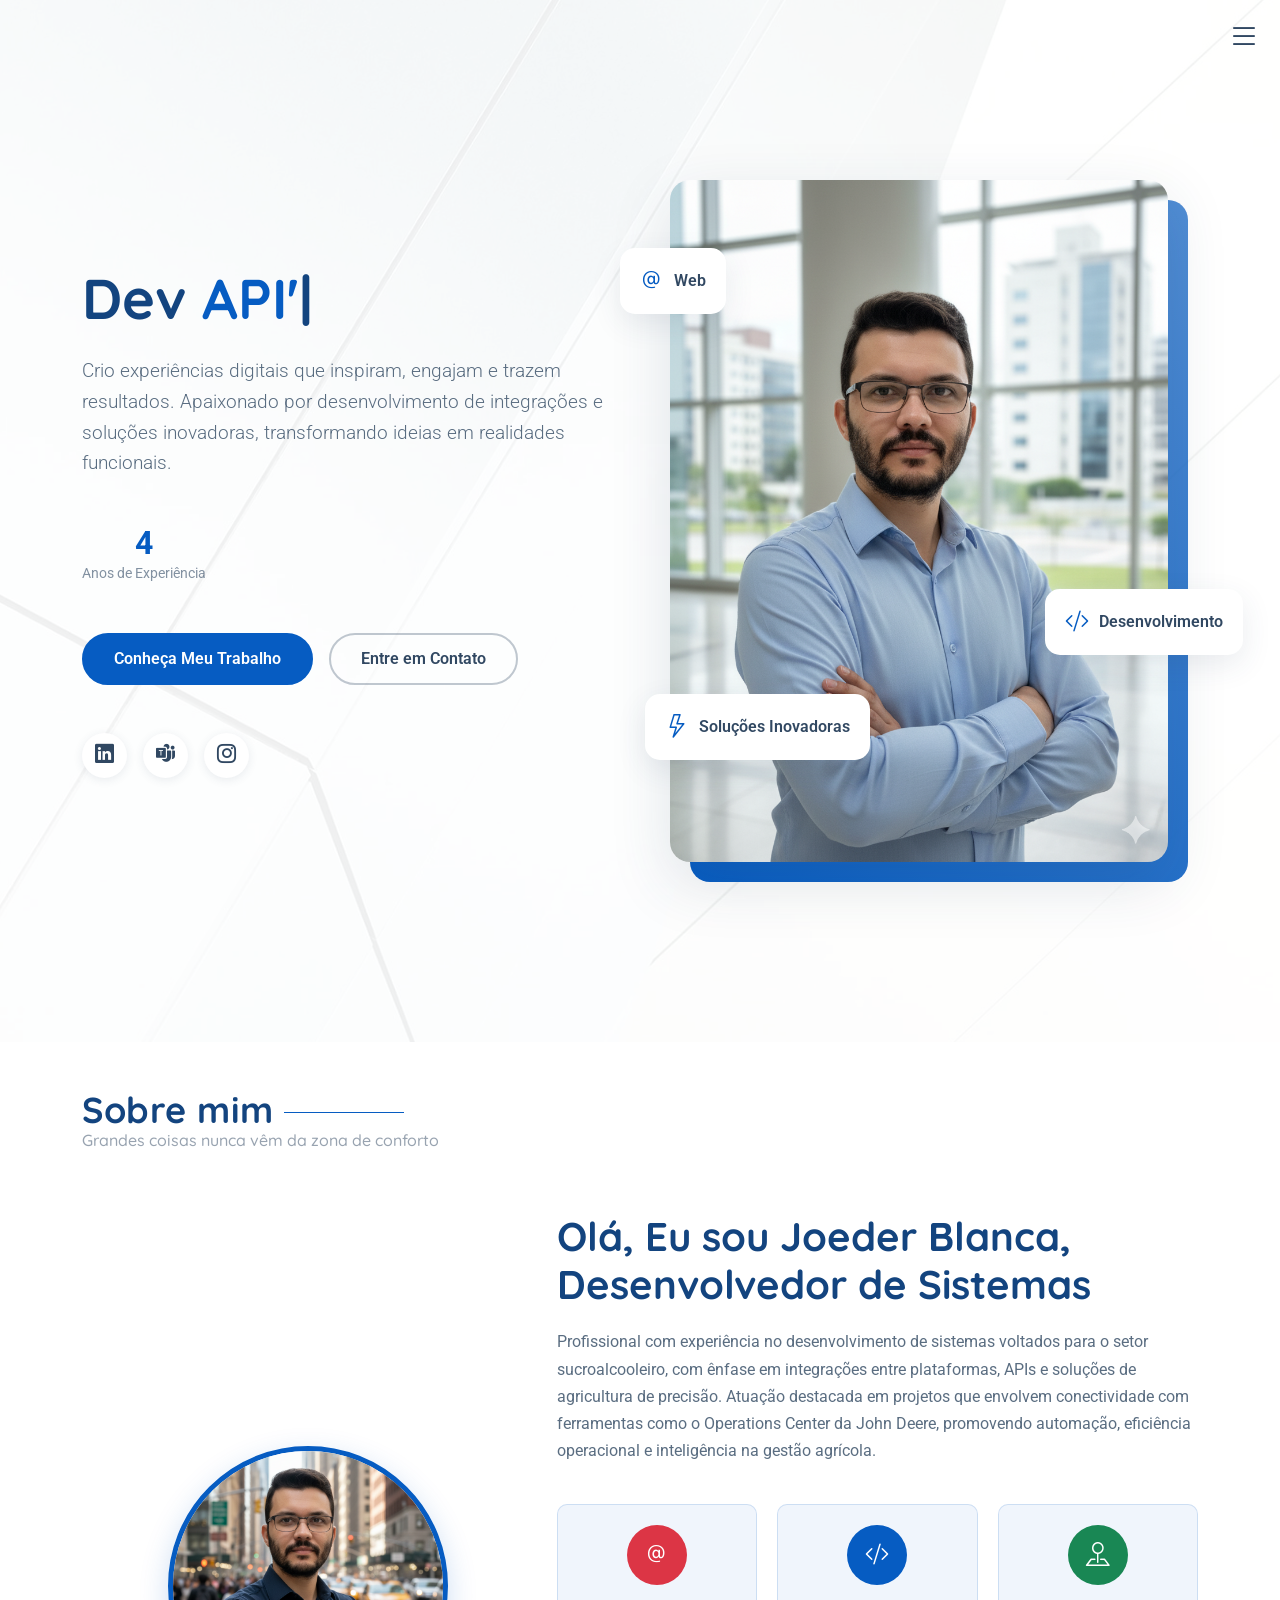
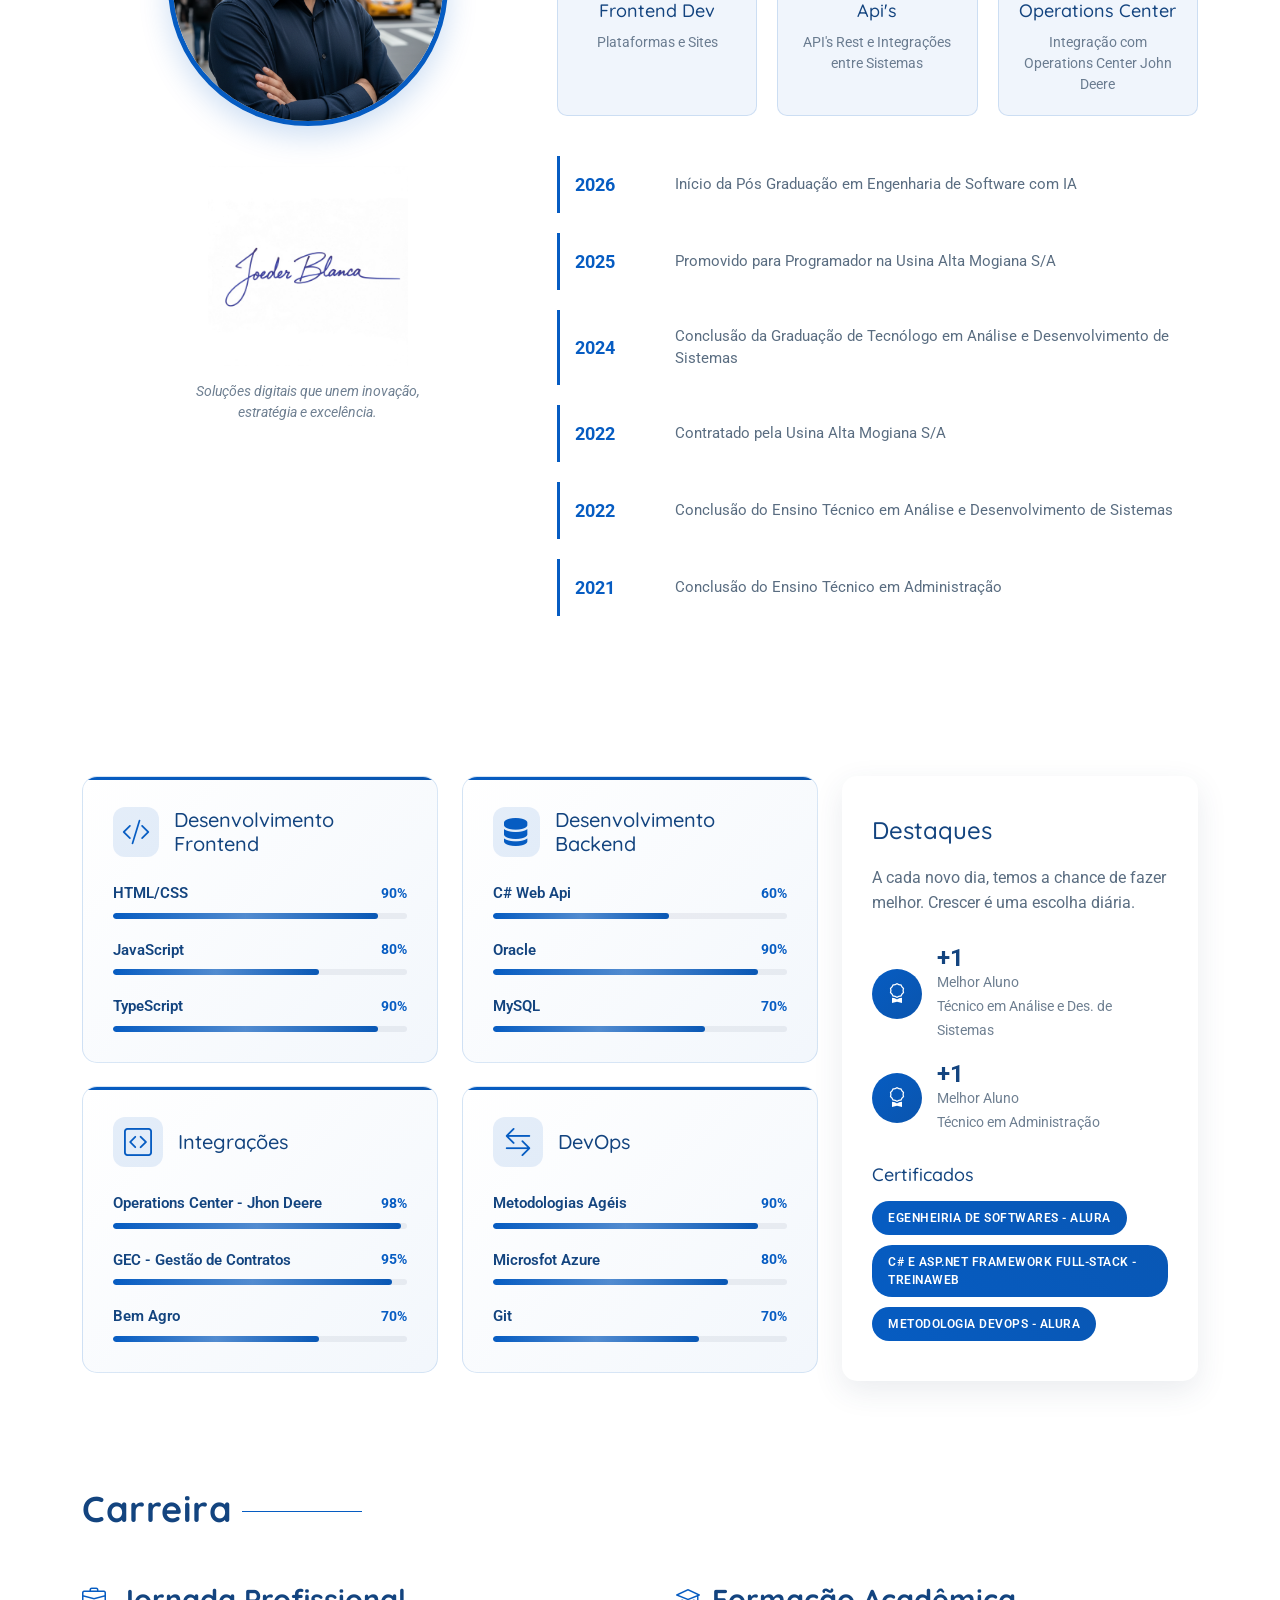
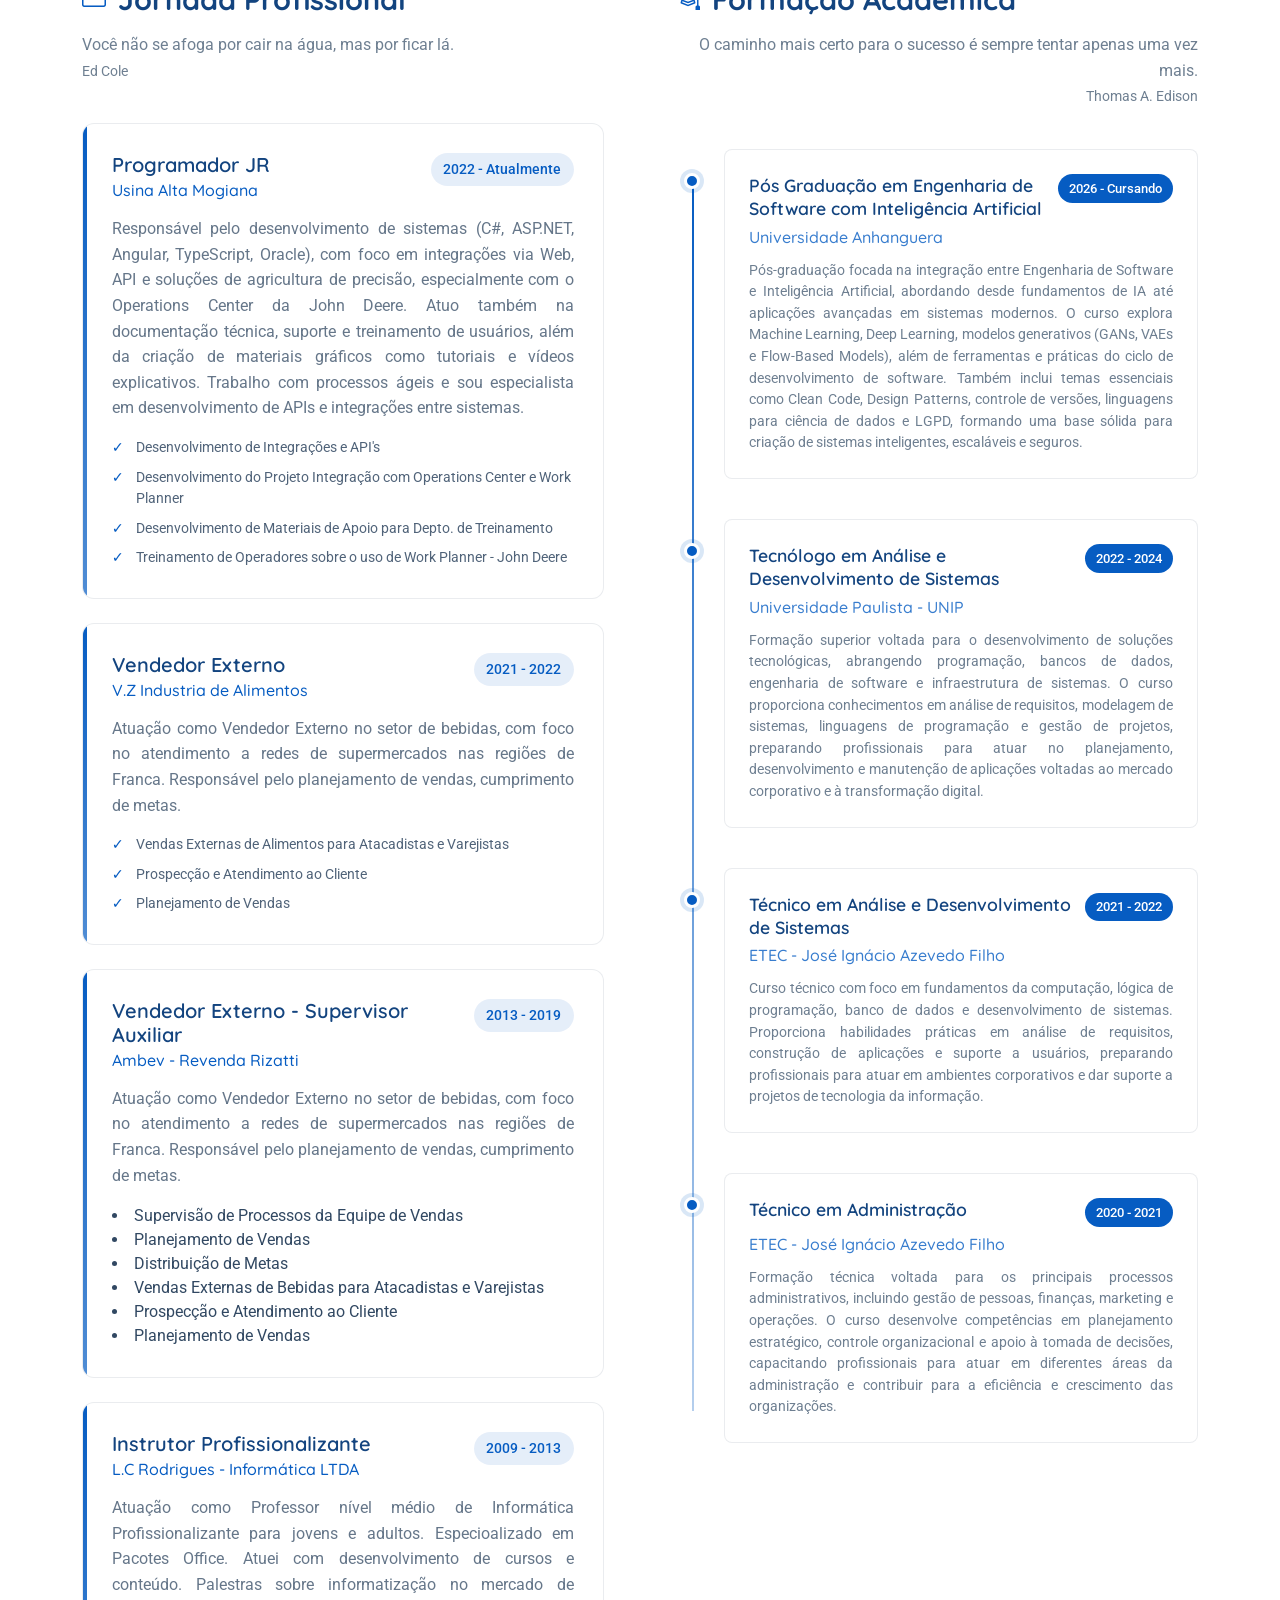
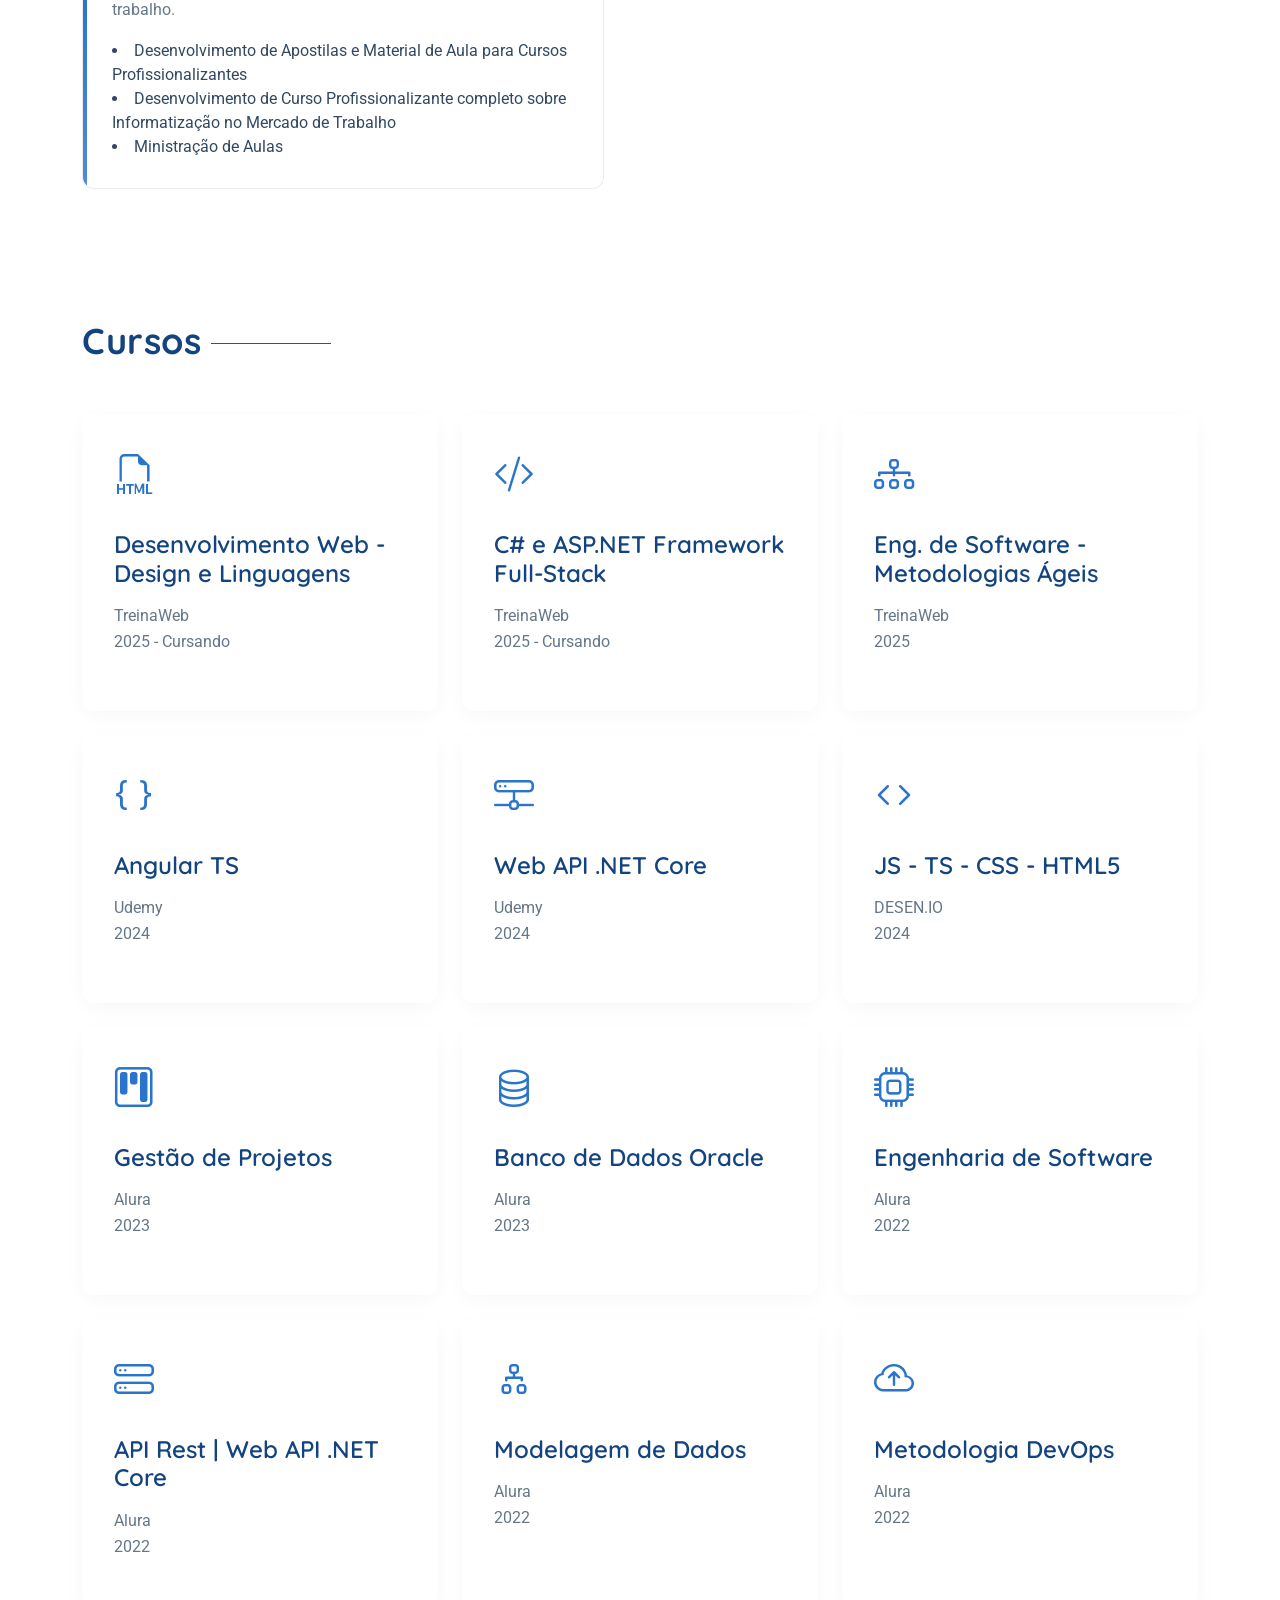
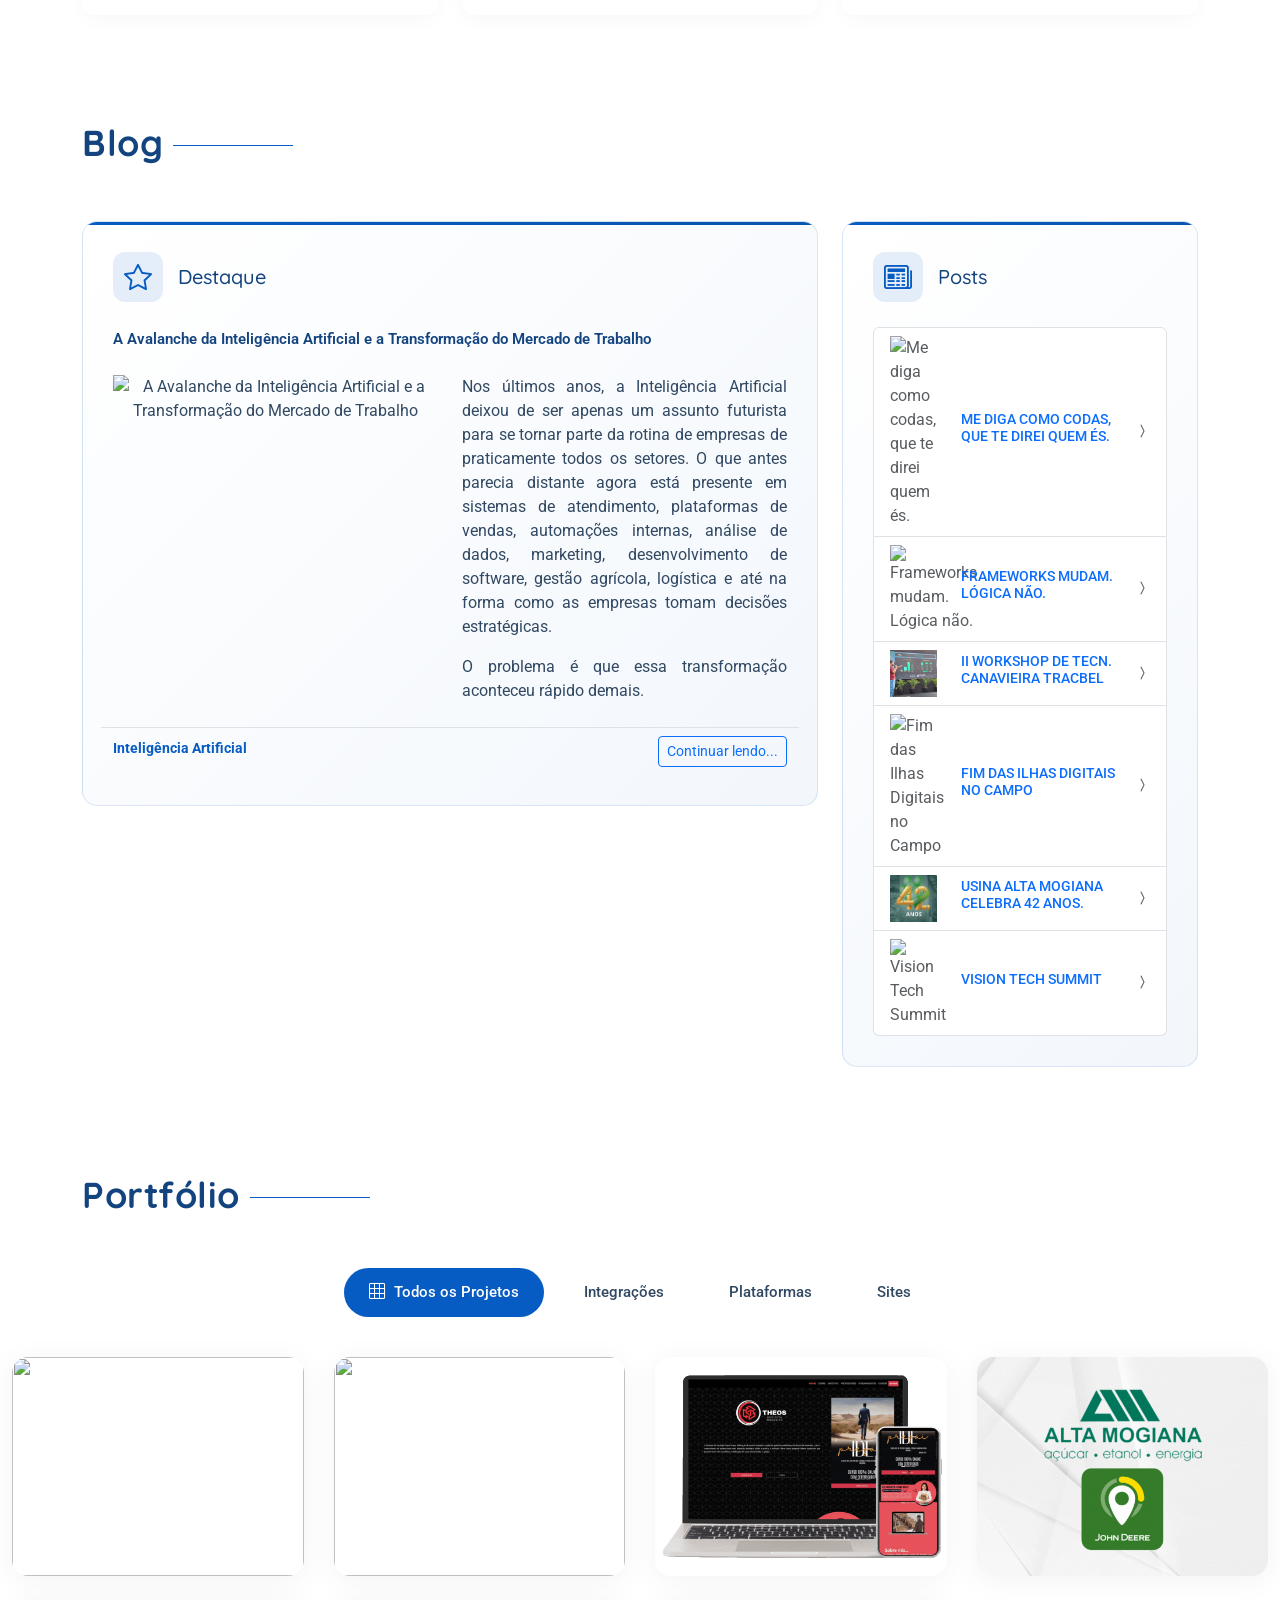
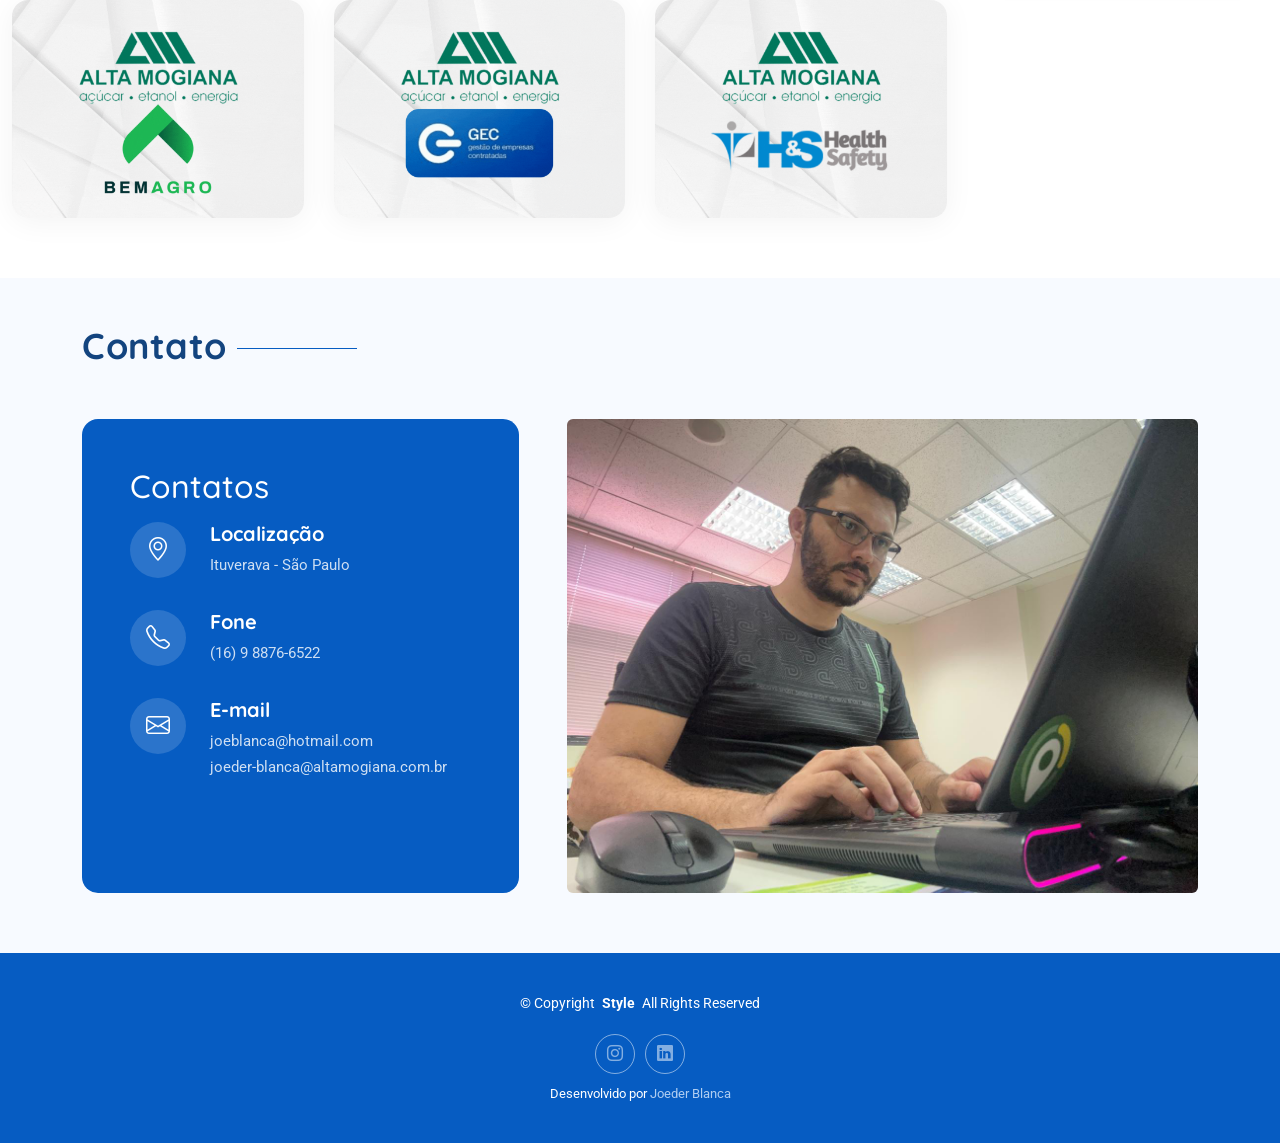
==== commit 20382fab: "Update index.html nova pós3" ====
--- a/index.html
+++ b/index.html
@@ -307,12 +307,12 @@
                   data-aos="fade-up"
                   data-aos-delay="300"
                 >
-                  <!-- <div class="timeline-item">
-                    <div class="year">2025</div>
+                  <div class="timeline-item">
+                    <div class="year">2026</div>
                     <div class="description">
-                      Início da Pós Graduação em Engenharia de Sistemas
-                    </div>
-                  </div> -->
+                      Início da Pós Graduação em Engenharia de Software com IA
+                    </div>
+                  </div>
                   <div class="timeline-item">
                     <div class="year">2025</div>
                     <div class="description">
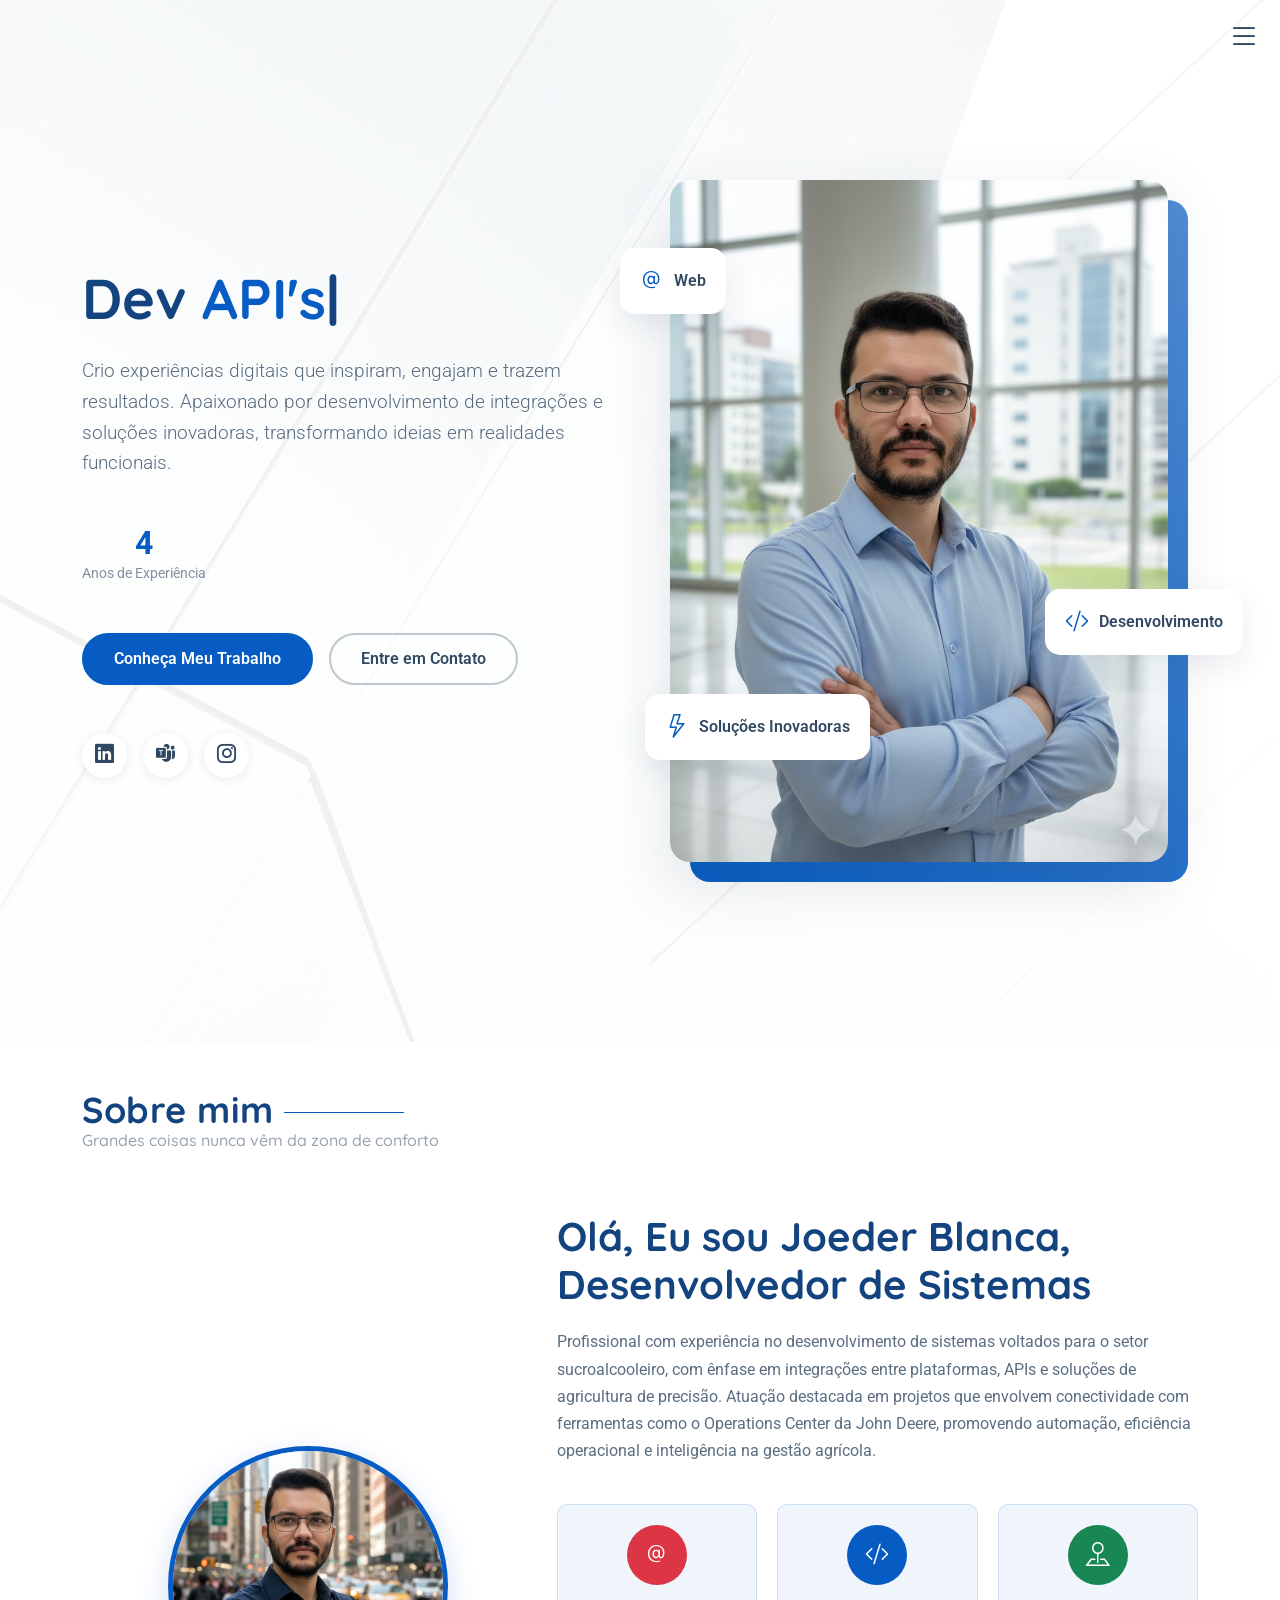
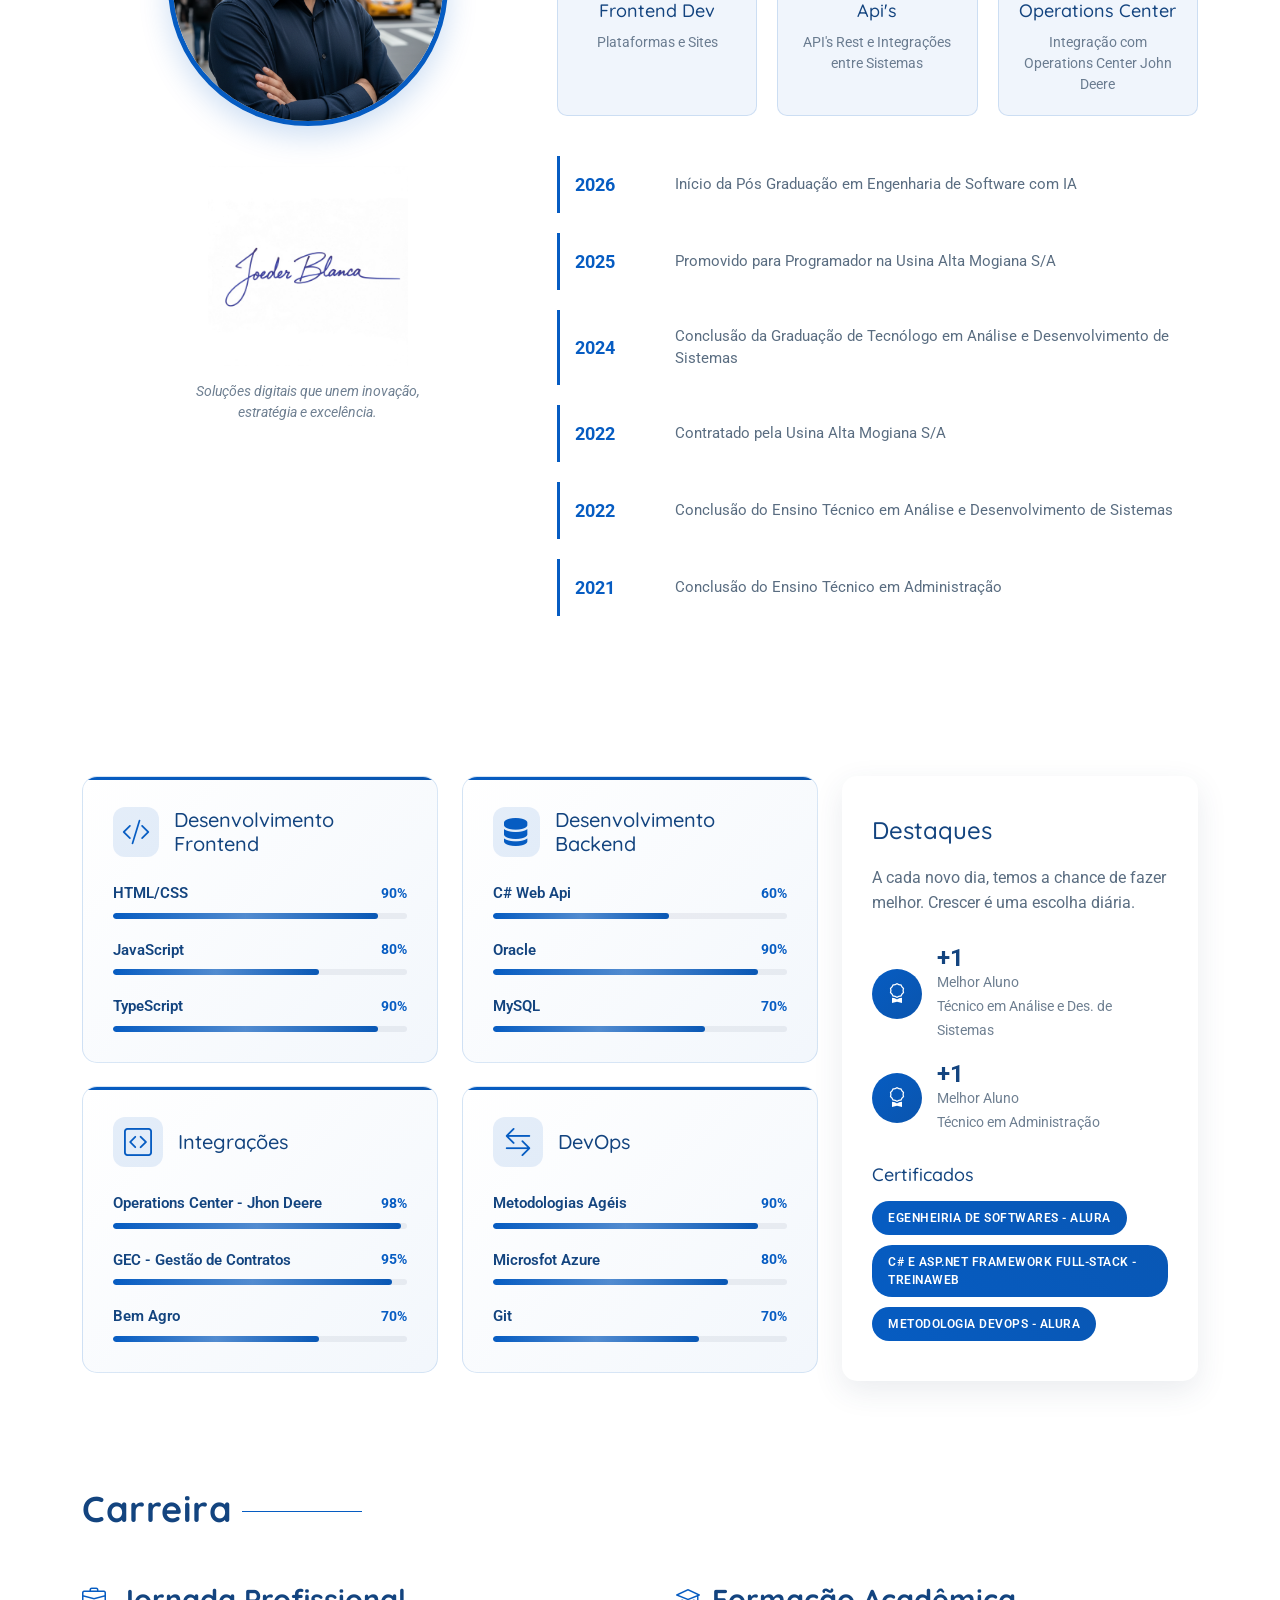
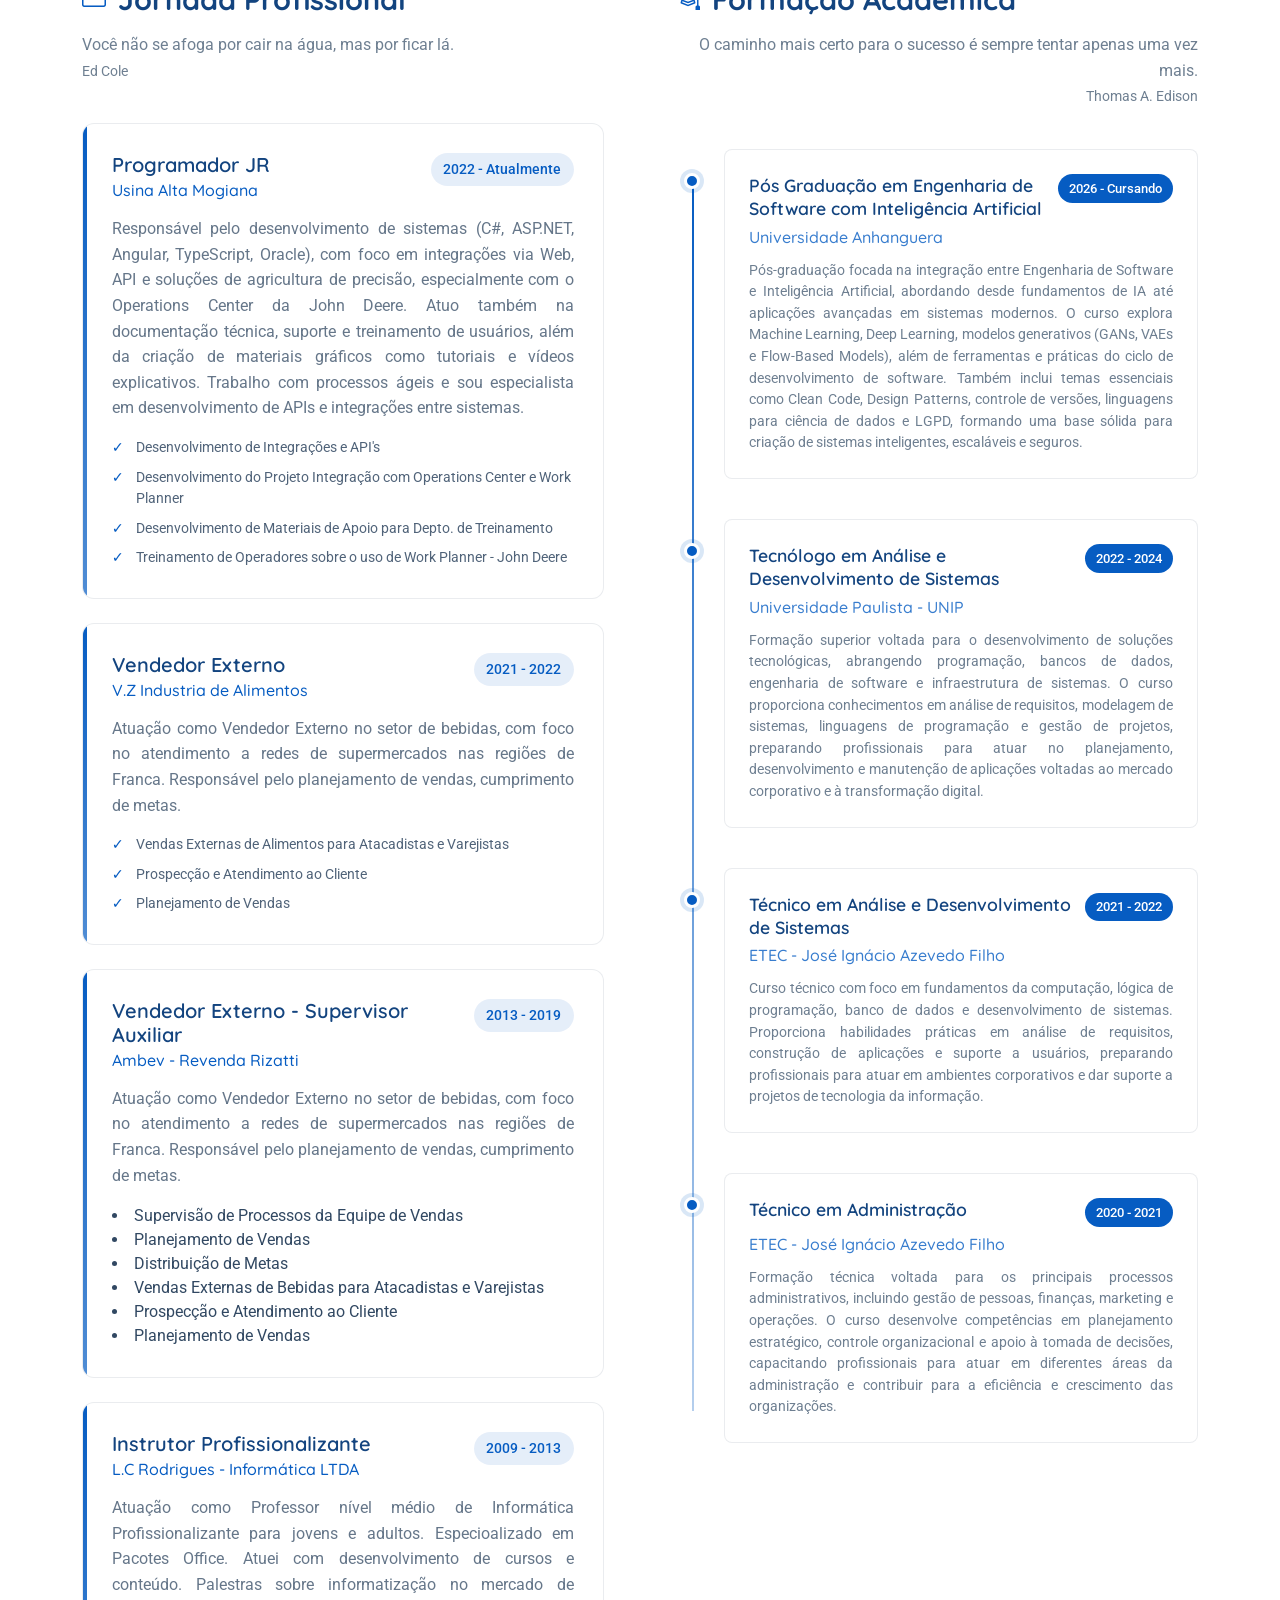
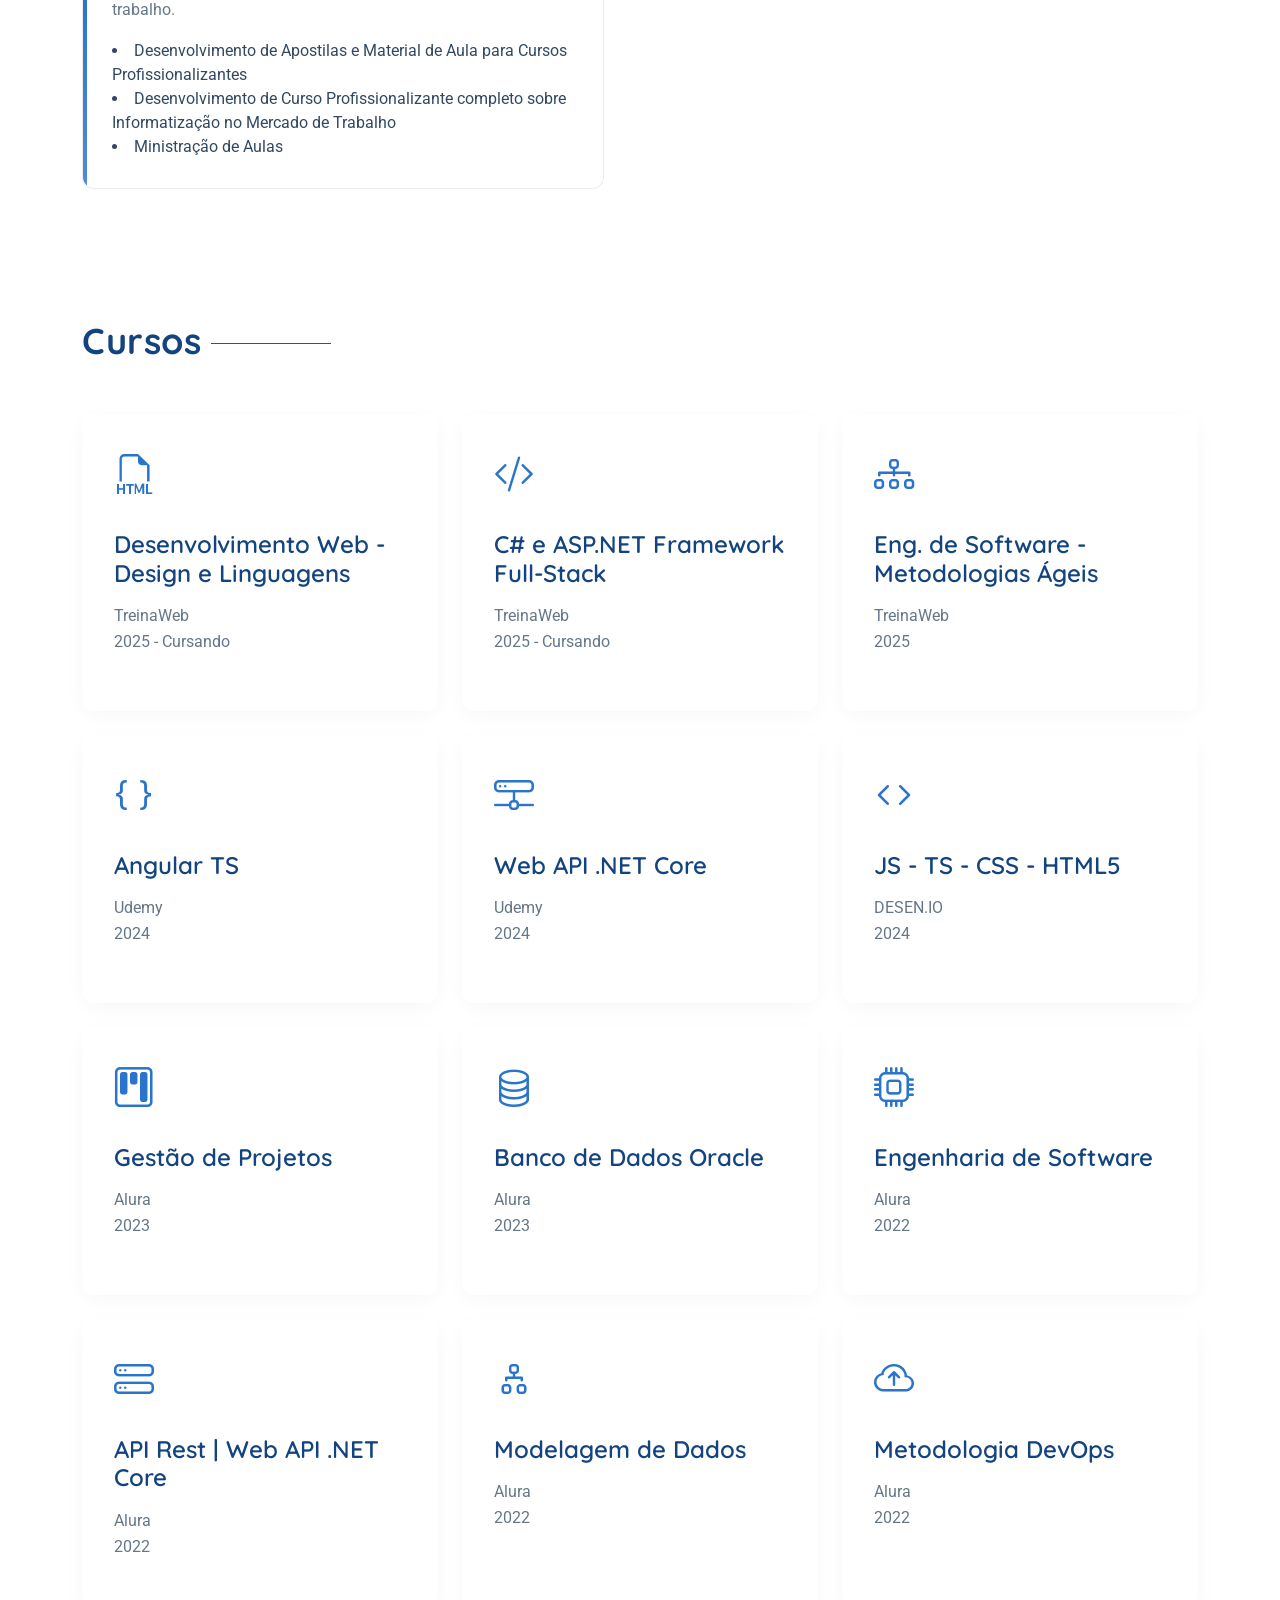
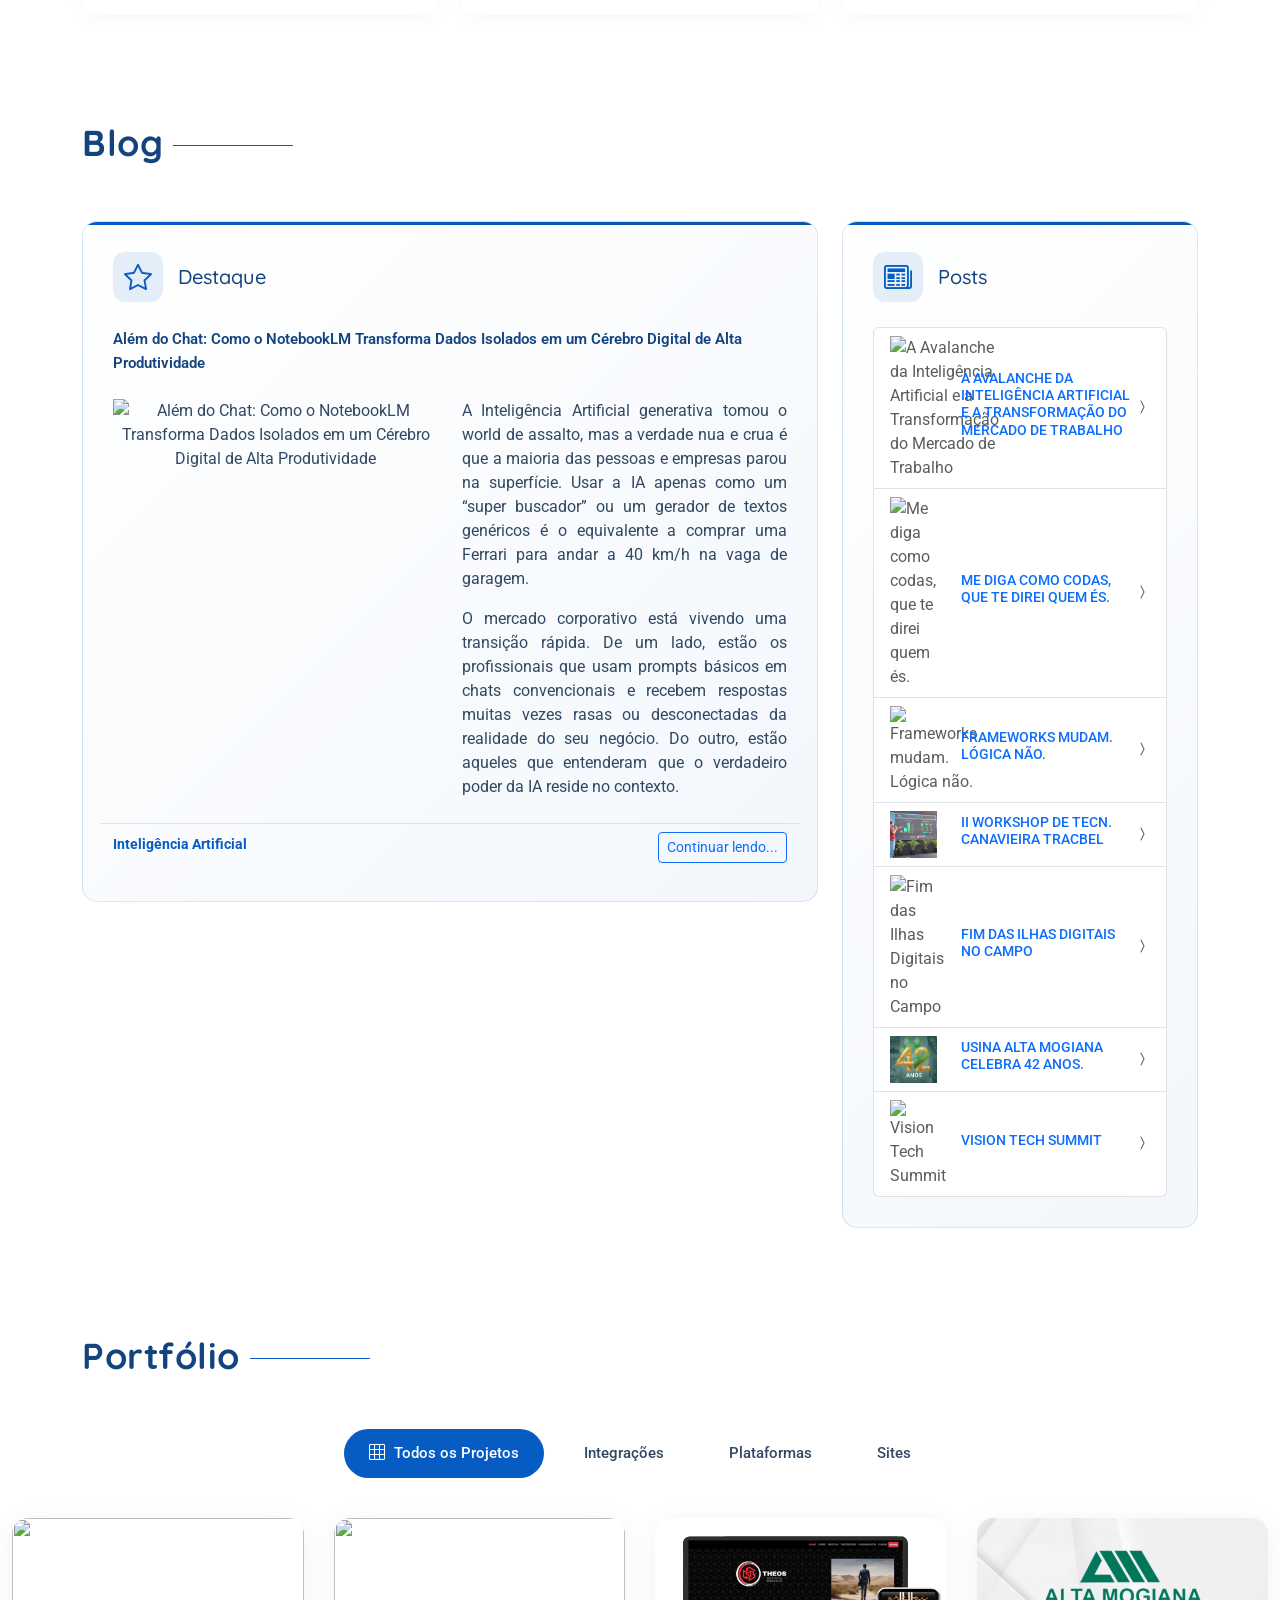
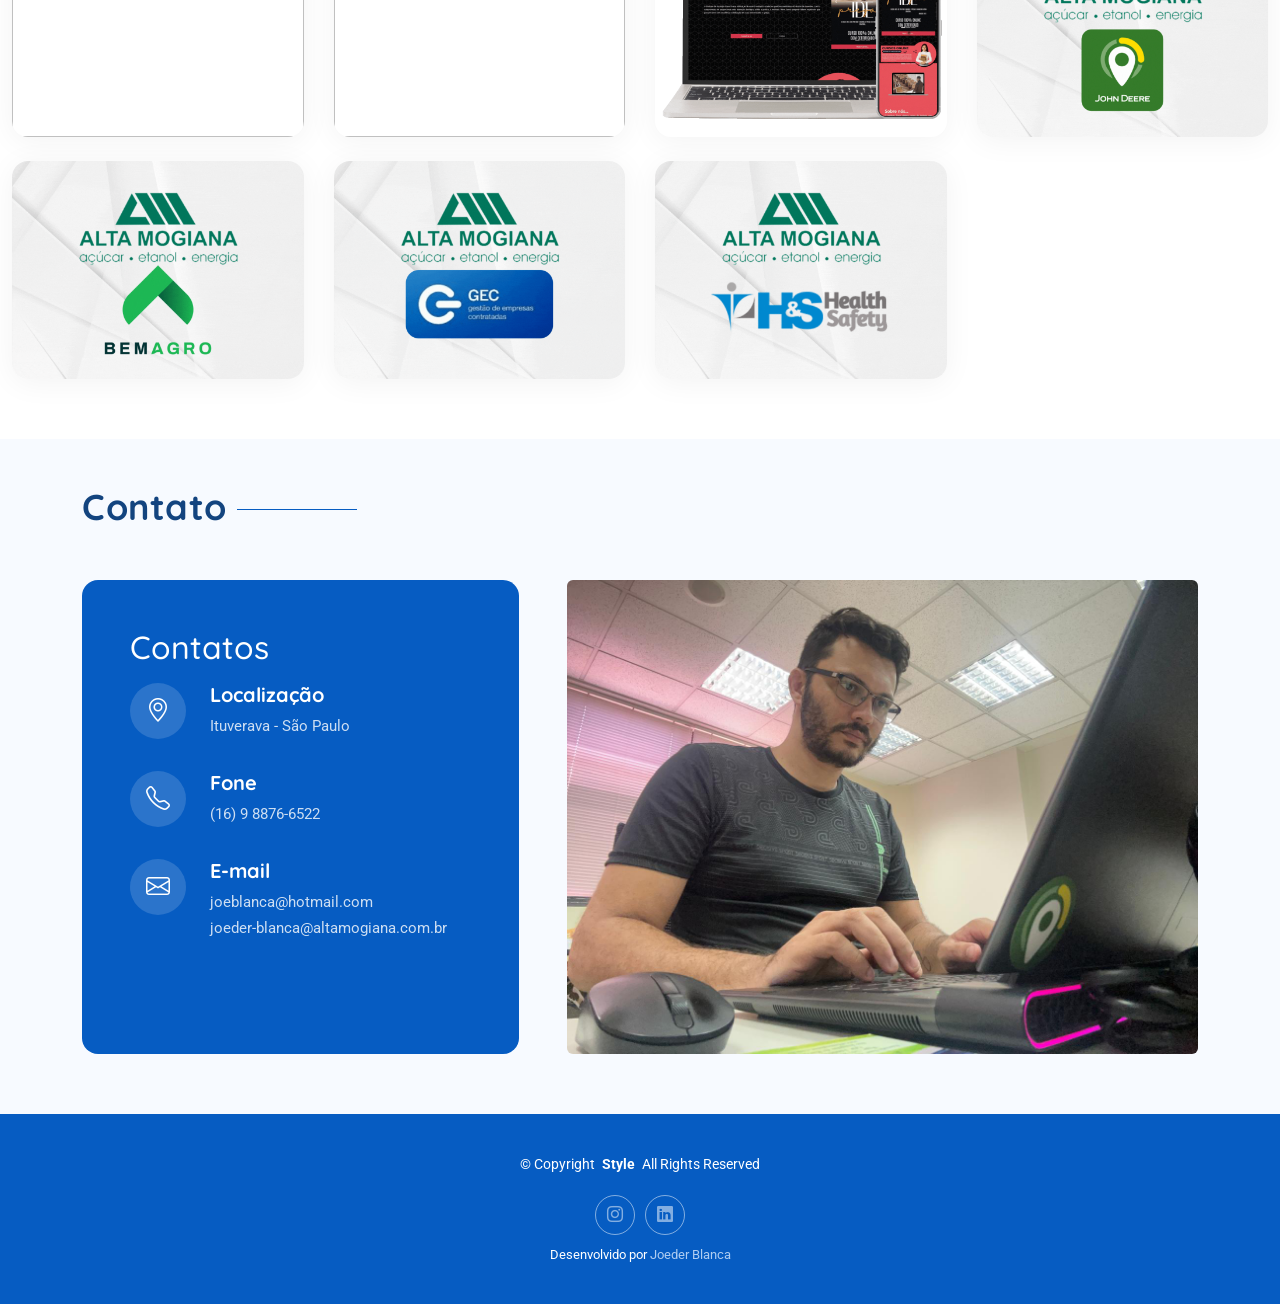
==== commit b7b13ad0: "ajuste analitics" ====
--- a/index.html
+++ b/index.html
@@ -1,1370 +1,1074 @@
 <!DOCTYPE html>
 <html lang="en">
-  <head>
-    <meta charset="utf-8" />
-    <meta content="width=device-width, initial-scale=1.0" name="viewport" />
-    <title>Joeder Blanca</title>
-    <meta name="description" content="" />
-    <meta name="keywords" content="" />
-
-    <!-- Favicons -->
-    <link href="assets/img/favicon.png" rel="icon" />
-    <link href="assets/img/apple-touch-icon.png" rel="apple-touch-icon" />
-
-    <!-- Fonts -->
-    <link href="https://fonts.googleapis.com" rel="preconnect" />
-    <link href="https://fonts.gstatic.com" rel="preconnect" crossorigin />
-    <link
-      href="https://fonts.googleapis.com/css2?family=Roboto:ital,wght@0,100;0,300;0,400;0,500;0,700;0,900;1,100;1,300;1,400;1,500;1,700;1,900&family=Open+Sans:ital,wght@0,300;0,400;0,500;0,600;0,700;0,800;1,300;1,400;1,500;1,600;1,700;1,800&family=Quicksand:wght@300;400;500;600;700&display=swap"
-      rel="stylesheet"
-    />
-
-    <!-- Vendor CSS Files -->
-    <link
-      href="assets/vendor/bootstrap/css/bootstrap.min.css"
-      rel="stylesheet"
-    />
-    <link
-      href="assets/vendor/bootstrap-icons/bootstrap-icons.css"
-      rel="stylesheet"
-    />
-    <link href="assets/vendor/aos/aos.css" rel="stylesheet" />
-    <link
-      href="assets/vendor/glightbox/css/glightbox.min.css"
-      rel="stylesheet"
-    />
-    <link href="assets/vendor/swiper/swiper-bundle.min.css" rel="stylesheet" />
-
-    <!-- Main CSS File -->
-    <link href="assets/css/main.css" rel="stylesheet" />
-
-    <!-- =======================================================
+
+<head>
+  <meta charset="utf-8" />
+  <meta content="width=device-width, initial-scale=1.0" name="viewport" />
+  <title>Joeder Blanca</title>
+  <meta name="description" content="" />
+  <meta name="keywords" content="" />
+
+  <!-- Favicons -->
+  <link href="assets/img/favicon.png" rel="icon" />
+  <link href="assets/img/apple-touch-icon.png" rel="apple-touch-icon" />
+
+  <!-- Fonts -->
+  <link href="https://fonts.googleapis.com" rel="preconnect" />
+  <link href="https://fonts.gstatic.com" rel="preconnect" crossorigin />
+  <link
+    href="https://fonts.googleapis.com/css2?family=Roboto:ital,wght@0,100;0,300;0,400;0,500;0,700;0,900;1,100;1,300;1,400;1,500;1,700;1,900&family=Open+Sans:ital,wght@0,300;0,400;0,500;0,600;0,700;0,800;1,300;1,400;1,500;1,600;1,700;1,800&family=Quicksand:wght@300;400;500;600;700&display=swap"
+    rel="stylesheet" />
+
+  <!-- Vendor CSS Files -->
+  <link href="assets/vendor/bootstrap/css/bootstrap.min.css" rel="stylesheet" />
+  <link href="assets/vendor/bootstrap-icons/bootstrap-icons.css" rel="stylesheet" />
+  <link href="assets/vendor/aos/aos.css" rel="stylesheet" />
+  <link href="assets/vendor/glightbox/css/glightbox.min.css" rel="stylesheet" />
+  <link href="assets/vendor/swiper/swiper-bundle.min.css" rel="stylesheet" />
+
+  <!-- Main CSS File -->
+  <link href="assets/css/main.css" rel="stylesheet" />
+
+  <!-- =======================================================
   * Template Name: Style
   * Template URL: https://bootstrapmade.com/style-bootstrap-portfolio-template/
   * Updated: Jul 02 2025 with Bootstrap v5.3.7
   * Author: BootstrapMade.com
   * License: https://bootstrapmade.com/license/
   ======================================================== -->
-  </head>
-
-  <body class="index-page">
-    <header id="header" class="header d-flex align-items-center fixed-top">
-      <div
-        class="container-fluid position-relative d-flex align-items-center justify-content-between"
-      >
-        <a href="index.html" class="logo d-flex align-items-center">
+</head>
+
+<!-- Google tag (gtag.js) -->
+<script async src="https://www.googletagmanager.com/gtag/js?id=G-RV9DJF8LQ1"></script>
+<script>
+  window.dataLayer = window.dataLayer || [];
+  function gtag() { dataLayer.push(arguments); }
+  gtag('js', new Date());
+
+  gtag('config', 'G-RV9DJF8LQ1');
+</script>
+
+<body class="index-page">
+  <header id="header" class="header d-flex align-items-center fixed-top">
+    <div class="container-fluid position-relative d-flex align-items-center justify-content-between">
+      <a href="index.html" class="logo d-flex align-items-center">
+        <!-- Uncomment the line below if you also wish to use an image logo -->
+        <!-- <img src="assets/img/logo.webp" alt=""> -->
+        <!-- Uncomment the line below if you also wish to use an text logo -->
+        <!-- <h1 class="sitename">Style</h1>  -->
+      </a>
+
+      <nav id="navmenu" class="navmenu">
+        <div class="profile-img">
+          <img src="assets/img/profile/joe2.jpg" alt="" class="img-fluid rounded-circle" />
+        </div>
+
+        <a href="index.html" class="logo d-flex align-items-center justify-content-center active">
           <!-- Uncomment the line below if you also wish to use an image logo -->
           <!-- <img src="assets/img/logo.webp" alt=""> -->
-          <!-- Uncomment the line below if you also wish to use an text logo -->
-          <!-- <h1 class="sitename">Style</h1>  -->
+          <h1 class="sitename">Joeder Blanca</h1>
         </a>
 
-        <nav id="navmenu" class="navmenu">
-          <div class="profile-img">
-            <img
-              src="assets/img/profile/joe2.jpg"
-              alt=""
-              class="img-fluid rounded-circle"
-            />
-          </div>
-
-          <a
-            href="index.html"
-            class="logo d-flex align-items-center justify-content-center active"
-          >
-            <!-- Uncomment the line below if you also wish to use an image logo -->
-            <!-- <img src="assets/img/logo.webp" alt=""> -->
-            <h1 class="sitename">Joeder Blanca</h1>
-          </a>
-
-          <div class="social-links text-center">
-            <a href="https://www.instagram.com/joe_blanca/" class="instagram"
-              ><i class="bi bi-instagram"></i
-            ></a>
-            <a href="https://teams.microsoft.com/v2/" class="google-plus"
-              ><i class="bi bi-microsoft-teams"></i
-            ></a>
-            <a
-              href="https://www.linkedin.com/in/joeder-blanca-032577201/"
-              class="linkedin"
-              ><i class="bi bi-linkedin"></i
-            ></a>
-          </div>
-
-          <ul>
-            <li><a href="#hero">Home</a></li>
-            <li><a href="#about">Sobre mim</a></li>
-            <li><a href="#resume">Carreira</a></li>
-            <li><a href="#blog">Blog</a></li>
-            <li><a href="#portfolio">Portfólio</a></li>
-            <li><a href="#contact">Contato</a></li>
-            <li><a href="post-blog.html" class="admin-link"><i class="bi bi-person-gear"></i> Admin</a></li>
-          </ul>
-          <i class="mobile-nav-toggle d-xl-none bi bi-list"></i>
-        </nav>
-      </div>
-    </header>
-
-    <main class="main">
-      <!-- Hero Section -->
-      <section id="hero" class="hero section">
-        <div class="container">
-          <div class="row g-0 align-items-center">
-            <div
-              class="col-lg-6 hero-content"
-              data-aos="fade-right"
-              data-aos-delay="100"
-            >
-              <div class="content-wrapper">
-                <h1 class="hero-title">
-                  Dev
-                  <span
-                    class="typed"
-                    data-typed-items="Web, API's, Frontend, Backend"
-                  ></span>
-                </h1>
-                <p class="lead">
-                  Crio experiências digitais que inspiram, engajam e trazem
-                  resultados. Apaixonado por desenvolvimento de integrações e
-                  soluções inovadoras, transformando ideias em realidades
-                  funcionais.
-                </p>
-
-                <div class="hero-stats" data-aos="fade-up" data-aos-delay="200">
-                  <!-- <div class="stat-item">
+        <div class="social-links text-center">
+          <a href="https://www.instagram.com/joe_blanca/" class="instagram"><i class="bi bi-instagram"></i></a>
+          <a href="https://teams.microsoft.com/v2/" class="google-plus"><i class="bi bi-microsoft-teams"></i></a>
+          <a href="https://www.linkedin.com/in/joeder-blanca-032577201/" class="linkedin"><i
+              class="bi bi-linkedin"></i></a>
+        </div>
+
+        <ul>
+          <li><a href="#hero">Home</a></li>
+          <li><a href="#about">Sobre mim</a></li>
+          <li><a href="#resume">Carreira</a></li>
+          <li><a href="#blog">Blog</a></li>
+          <li><a href="#portfolio">Portfólio</a></li>
+          <li><a href="#contact">Contato</a></li>
+          <li><a href="post-blog.html" class="admin-link"><i class="bi bi-person-gear"></i> Admin</a></li>
+        </ul>
+        <i class="mobile-nav-toggle d-xl-none bi bi-list"></i>
+      </nav>
+    </div>
+  </header>
+
+  <main class="main">
+    <!-- Hero Section -->
+    <section id="hero" class="hero section">
+      <div class="container">
+        <div class="row g-0 align-items-center">
+          <div class="col-lg-6 hero-content" data-aos="fade-right" data-aos-delay="100">
+            <div class="content-wrapper">
+              <h1 class="hero-title">
+                Dev
+                <span class="typed" data-typed-items="Web, API's, Frontend, Backend"></span>
+              </h1>
+              <p class="lead">
+                Crio experiências digitais que inspiram, engajam e trazem
+                resultados. Apaixonado por desenvolvimento de integrações e
+                soluções inovadoras, transformando ideias em realidades
+                funcionais.
+              </p>
+
+              <div class="hero-stats" data-aos="fade-up" data-aos-delay="200">
+                <!-- <div class="stat-item">
                     <span class="purecounter" data-purecounter-start="0" data-purecounter-end="6" data-purecounter-duration="2">0</span>
                     <span class="stat-label">Projetos</span>
                   </div> -->
-                  <div class="stat-item">
-                    <span class="purecounter" data-purecounter-start="0" data-purecounter-end="4" data-purecounter-duration="2">0</span>
-                    <span class="stat-label">Anos de Experiência</span>
-                  </div>
-                </div>
-
-                <div
-                  class="hero-actions"
-                  data-aos="fade-up"
-                  data-aos-delay="300"
-                >
-                  <a href="#portfolio" class="btn btn-primary"
-                    >Conheça Meu Trabalho</a
-                  >
-                  <a href="#contact" class="btn btn-outline"
-                    >Entre em Contato</a
-                  >
-                </div>
-
-                <div
-                  class="social-links"
-                  data-aos="fade-up"
-                  data-aos-delay="400"
-                >
-                  <a href="https://www.linkedin.com/in/joeder-blanca-032577201/"
-                    ><i class="bi bi-linkedin"></i
-                  ></a>
-                  <a href="https://teams.microsoft.com/v2/"
-                    ><i class="bi bi-microsoft-teams"></i
-                  ></a>
-                  <a href="https://www.instagram.com/joe_blanca/"
-                    ><i class="bi bi-instagram"></i
-                  ></a>
-                </div>
-              </div>
-            </div>
-
-            <div
-              class="col-lg-6 hero-image"
-              data-aos="fade-left"
-              data-aos-delay="200"
-            >
-              <div class="image-container">
-                <div class="floating-elements">
-                  <div
-                    class="floating-card card-1"
-                    data-aos="zoom-in"
-                    data-aos-delay="300"
-                  >
-                    <i class="bi bi-at"></i>
-                    <span>Web</span>
-                  </div>
-                  <div
-                    class="floating-card card-2"
-                    data-aos="zoom-in"
-                    data-aos-delay="400"
-                  >
-                    <i class="bi bi-code-slash"></i>
-                    <span>Desenvolvimento</span>
-                  </div>
-                  <div
-                    class="floating-card card-3"
-                    data-aos="zoom-in"
-                    data-aos-delay="500"
-                  >
-                    <i class="bi bi-lightning"></i>
-                    <span>Soluções Inovadoras</span>
-                  </div>
-                </div>
-                <img
-                  src="assets/img/profile/profile-square-2.png"
-                  alt="Portfólio Hero"
-                  class="img-fluid hero-main-image"
-                />
-                <div class="image-overlay"></div>
-              </div>
+                <div class="stat-item">
+                  <span class="purecounter" data-purecounter-start="0" data-purecounter-end="4"
+                    data-purecounter-duration="2">0</span>
+                  <span class="stat-label">Anos de Experiência</span>
+                </div>
+              </div>
+
+              <div class="hero-actions" data-aos="fade-up" data-aos-delay="300">
+                <a href="#portfolio" class="btn btn-primary">Conheça Meu Trabalho</a>
+                <a href="#contact" class="btn btn-outline">Entre em Contato</a>
+              </div>
+
+              <div class="social-links" data-aos="fade-up" data-aos-delay="400">
+                <a href="https://www.linkedin.com/in/joeder-blanca-032577201/"><i class="bi bi-linkedin"></i></a>
+                <a href="https://teams.microsoft.com/v2/"><i class="bi bi-microsoft-teams"></i></a>
+                <a href="https://www.instagram.com/joe_blanca/"><i class="bi bi-instagram"></i></a>
+              </div>
+            </div>
+          </div>
+
+          <div class="col-lg-6 hero-image" data-aos="fade-left" data-aos-delay="200">
+            <div class="image-container">
+              <div class="floating-elements">
+                <div class="floating-card card-1" data-aos="zoom-in" data-aos-delay="300">
+                  <i class="bi bi-at"></i>
+                  <span>Web</span>
+                </div>
+                <div class="floating-card card-2" data-aos="zoom-in" data-aos-delay="400">
+                  <i class="bi bi-code-slash"></i>
+                  <span>Desenvolvimento</span>
+                </div>
+                <div class="floating-card card-3" data-aos="zoom-in" data-aos-delay="500">
+                  <i class="bi bi-lightning"></i>
+                  <span>Soluções Inovadoras</span>
+                </div>
+              </div>
+              <img src="assets/img/profile/profile-square-2.png" alt="Portfólio Hero"
+                class="img-fluid hero-main-image" />
+              <div class="image-overlay"></div>
             </div>
           </div>
         </div>
-      </section>
-      <!-- /Hero Section -->
-
-      <!-- About Section -->
-      <section id="about" class="about section">
-        <!-- Section Title -->
-        <div class="container section-title">
-          <h2>Sobre mim</h2>
-          <p>Grandes coisas nunca vêm da zona de conforto</p>
-        </div>
-        <!-- End Section Title -->
-
-        <div class="container" data-aos="fade-up" data-aos-delay="100">
-          <div class="row align-items-center">
-            <div class="col-lg-5" data-aos="fade-right" data-aos-delay="200">
-              <div class="profile-image-wrapper">
-                <div class="profile-image">
-                  <img
-                    src="assets/img/profile/profile-square-3.png"
-                    alt="Profile"
-                    class="img-fluid"
-                  />
-                </div>
-                <div class="signature-section">
-                  <img
-                    src="assets/img/misc/signature-2.png"
-                    alt="Signature"
-                    class="signature"
-                  />
-                  <p class="quote">
-                    Soluções digitais que unem inovação, estratégia e
-                    excelência.
-                  </p>
-                </div>
-              </div>
-            </div>
-
-            <div class="col-lg-7" data-aos="fade-left" data-aos-delay="300">
-              <div class="about-content">
-                <div class="intro">
-                  <h2>Olá, Eu sou Joeder Blanca, Desenvolvedor de Sistemas</h2>
-                  <p>
-                    Profissional com experiência no desenvolvimento de sistemas
-                    voltados para o setor sucroalcooleiro, com ênfase em
-                    integrações entre plataformas, APIs e soluções de
-                    agricultura de precisão. Atuação destacada em projetos que
-                    envolvem conectividade com ferramentas como o Operations
-                    Center da John Deere, promovendo automação, eficiência
-                    operacional e inteligência na gestão agrícola.
-                  </p>
-                </div>
-
-                <div class="skills-grid">
-                  <div
-                    class="skill-item"
-                    data-aos="zoom-in"
-                    data-aos-delay="400"
-                  >
-                    <div class="skill-icon bg-danger">
-                      <i class="bi bi-at"></i>
-                    </div>
-                    <h4>Frontend Dev</h4>
-                    <p>Plataformas e Sites</p>
-                  </div>
-                  <div
-                    class="skill-item"
-                    data-aos="zoom-in"
-                    data-aos-delay="450"
-                  >
-                    <div class="skill-icon">
-                      <i class="bi bi-code-slash"></i>
-                    </div>
-                    <h4>Api's</h4>
-                    <p>API's Rest e Integrações entre Sistemas</p>
-                  </div>
-                  <div
-                    class="skill-item"
-                    data-aos="zoom-in"
-                    data-aos-delay="500"
-                  >
-                    <div class="skill-icon bg-success">
-                      <i class="bi bi-pin-map"></i>
-                    </div>
-                    <h4>Operations Center</h4>
-                    <p>Integração com Operations Center John Deere</p>
-                  </div>
-                </div>
-
-                <div
-                  class="journey-timeline"
-                  data-aos="fade-up"
-                  data-aos-delay="300"
-                >
-                  <div class="timeline-item">
-                    <div class="year">2026</div>
-                    <div class="description">
-                      Início da Pós Graduação em Engenharia de Software com IA
-                    </div>
-                  </div>
-                  <div class="timeline-item">
-                    <div class="year">2025</div>
-                    <div class="description">
-                      Promovido para Programador na Usina Alta Mogiana S/A
-                    </div>
-                  </div>
-                  <div class="timeline-item">
-                    <div class="year">2024</div>
-                    <div class="description">
-                      Conclusão da Graduação de Tecnólogo em Análise e
-                      Desenvolvimento de Sistemas
-                    </div>
-                  </div>
-                  <div class="timeline-item">
-                    <div class="year">2022</div>
-                    <div class="description">
-                      Contratado pela Usina Alta Mogiana S/A
-                    </div>
-                  </div>
-                  <div class="timeline-item">
-                    <div class="year">2022</div>
-                    <div class="description">
-                      Conclusão do Ensino Técnico em Análise e Desenvolvimento
-                      de Sistemas
-                    </div>
-                  </div>
-                  <div class="timeline-item">
-                    <div class="year">2021</div>
-                    <div class="description">
-                      Conclusão do Ensino Técnico em Administração
-                    </div>
+      </div>
+    </section>
+    <!-- /Hero Section -->
+
+    <!-- About Section -->
+    <section id="about" class="about section">
+      <!-- Section Title -->
+      <div class="container section-title">
+        <h2>Sobre mim</h2>
+        <p>Grandes coisas nunca vêm da zona de conforto</p>
+      </div>
+      <!-- End Section Title -->
+
+      <div class="container" data-aos="fade-up" data-aos-delay="100">
+        <div class="row align-items-center">
+          <div class="col-lg-5" data-aos="fade-right" data-aos-delay="200">
+            <div class="profile-image-wrapper">
+              <div class="profile-image">
+                <img src="assets/img/profile/profile-square-3.png" alt="Profile" class="img-fluid" />
+              </div>
+              <div class="signature-section">
+                <img src="assets/img/misc/signature-2.png" alt="Signature" class="signature" />
+                <p class="quote">
+                  Soluções digitais que unem inovação, estratégia e
+                  excelência.
+                </p>
+              </div>
+            </div>
+          </div>
+
+          <div class="col-lg-7" data-aos="fade-left" data-aos-delay="300">
+            <div class="about-content">
+              <div class="intro">
+                <h2>Olá, Eu sou Joeder Blanca, Desenvolvedor de Sistemas</h2>
+                <p>
+                  Profissional com experiência no desenvolvimento de sistemas
+                  voltados para o setor sucroalcooleiro, com ênfase em
+                  integrações entre plataformas, APIs e soluções de
+                  agricultura de precisão. Atuação destacada em projetos que
+                  envolvem conectividade com ferramentas como o Operations
+                  Center da John Deere, promovendo automação, eficiência
+                  operacional e inteligência na gestão agrícola.
+                </p>
+              </div>
+
+              <div class="skills-grid">
+                <div class="skill-item" data-aos="zoom-in" data-aos-delay="400">
+                  <div class="skill-icon bg-danger">
+                    <i class="bi bi-at"></i>
+                  </div>
+                  <h4>Frontend Dev</h4>
+                  <p>Plataformas e Sites</p>
+                </div>
+                <div class="skill-item" data-aos="zoom-in" data-aos-delay="450">
+                  <div class="skill-icon">
+                    <i class="bi bi-code-slash"></i>
+                  </div>
+                  <h4>Api's</h4>
+                  <p>API's Rest e Integrações entre Sistemas</p>
+                </div>
+                <div class="skill-item" data-aos="zoom-in" data-aos-delay="500">
+                  <div class="skill-icon bg-success">
+                    <i class="bi bi-pin-map"></i>
+                  </div>
+                  <h4>Operations Center</h4>
+                  <p>Integração com Operations Center John Deere</p>
+                </div>
+              </div>
+
+              <div class="journey-timeline" data-aos="fade-up" data-aos-delay="300">
+                <div class="timeline-item">
+                  <div class="year">2026</div>
+                  <div class="description">
+                    Início da Pós Graduação em Engenharia de Software com IA
+                  </div>
+                </div>
+                <div class="timeline-item">
+                  <div class="year">2025</div>
+                  <div class="description">
+                    Promovido para Programador na Usina Alta Mogiana S/A
+                  </div>
+                </div>
+                <div class="timeline-item">
+                  <div class="year">2024</div>
+                  <div class="description">
+                    Conclusão da Graduação de Tecnólogo em Análise e
+                    Desenvolvimento de Sistemas
+                  </div>
+                </div>
+                <div class="timeline-item">
+                  <div class="year">2022</div>
+                  <div class="description">
+                    Contratado pela Usina Alta Mogiana S/A
+                  </div>
+                </div>
+                <div class="timeline-item">
+                  <div class="year">2022</div>
+                  <div class="description">
+                    Conclusão do Ensino Técnico em Análise e Desenvolvimento
+                    de Sistemas
+                  </div>
+                </div>
+                <div class="timeline-item">
+                  <div class="year">2021</div>
+                  <div class="description">
+                    Conclusão do Ensino Técnico em Administração
                   </div>
                 </div>
               </div>
             </div>
           </div>
         </div>
-      </section>
-      <!-- /About Section -->
-
-      <!-- Skills Section -->
-      <section id="skills" class="skills section">
-        <div class="container" data-aos="fade-up" data-aos-delay="100">
-          <div class="row">
-            <div class="col-lg-8">
-              <div class="skills-grid">
-                <div class="row g-4">
-                  <div
-                    class="col-md-6"
-                    data-aos="flip-left"
-                    data-aos-delay="200"
-                  >
-                    <div class="skill-card">
-                      <div class="skill-header">
-                        <i class="bi bi-code-slash"></i>
-                        <h3>Desenvolvimento Frontend</h3>
-                      </div>
-                      <div class="skills-animation">
-                        <div class="skill-item">
-                          <div class="skill-info">
-                            <span class="skill-name">HTML/CSS</span>
-                            <span class="skill-percentage">90%</span>
-                          </div>
-                          <div class="skill-bar progress">
-                            <div
-                              class="progress-bar"
-                              role="progressbar"
-                              aria-valuenow="90"
-                              aria-valuemin="0"
-                              aria-valuemax="100"
-                            ></div>
-                          </div>
-                        </div>
-
-                        <div class="skill-item">
-                          <div class="skill-info">
-                            <span class="skill-name">JavaScript</span>
-                            <span class="skill-percentage">80%</span>
-                          </div>
-                          <div class="skill-bar progress">
-                            <div
-                              class="progress-bar"
-                              role="progressbar"
-                              aria-valuenow="70"
-                              aria-valuemin="0"
-                              aria-valuemax="100"
-                            ></div>
-                          </div>
-                        </div>
-
-                        <div class="skill-item">
-                          <div class="skill-info">
-                            <span class="skill-name">TypeScript</span>
-                            <span class="skill-percentage">90%</span>
-                          </div>
-                          <div class="skill-bar progress">
-                            <div
-                              class="progress-bar"
-                              role="progressbar"
-                              aria-valuenow="90"
-                              aria-valuemin="0"
-                              aria-valuemax="100"
-                            ></div>
-                          </div>
-                        </div>
-                      </div>
-                    </div>
-                    <!-- End Frontend Card -->
-                  </div>
-
-                  <div
-                    class="col-md-6"
-                    data-aos="flip-left"
-                    data-aos-delay="300"
-                  >
-                    <div class="skill-card">
-                      <div class="skill-header">
-                        <i class="bi bi-server"></i>
-                        <h3>Desenvolvimento Backend</h3>
-                      </div>
-                      <div class="skills-animation">
-                        <div class="skill-item">
-                          <div class="skill-info">
-                            <span class="skill-name">C# Web Api</span>
-                            <span class="skill-percentage">60%</span>
-                          </div>
-                          <div class="skill-bar progress">
-                            <div
-                              class="progress-bar"
-                              role="progressbar"
-                              aria-valuenow="60"
-                              aria-valuemin="0"
-                              aria-valuemax="100"
-                            ></div>
-                          </div>
-                        </div>
-
-                        <div class="skill-item">
-                          <div class="skill-info">
-                            <span class="skill-name">Oracle</span>
-                            <span class="skill-percentage">90%</span>
-                          </div>
-                          <div class="skill-bar progress">
-                            <div
-                              class="progress-bar"
-                              role="progressbar"
-                              aria-valuenow="90"
-                              aria-valuemin="0"
-                              aria-valuemax="100"
-                            ></div>
-                          </div>
-                        </div>
-
-                        <div class="skill-item">
-                          <div class="skill-info">
-                            <span class="skill-name">MySQL</span>
-                            <span class="skill-percentage">70%</span>
-                          </div>
-                          <div class="skill-bar progress">
-                            <div
-                              class="progress-bar"
-                              role="progressbar"
-                              aria-valuenow="72"
-                              aria-valuemin="0"
-                              aria-valuemax="100"
-                            ></div>
-                          </div>
-                        </div>
-                      </div>
-                    </div>
-                    <!-- End Backend Card -->
-                  </div>
-
-                  <div
-                    class="col-md-6"
-                    data-aos="flip-left"
-                    data-aos-delay="400"
-                  >
-                    <div class="skill-card">
-                      <div class="skill-header">
-                        <i class="bi bi-code-square"></i>
-                        <h3>Integrações</h3>
-                      </div>
-                      <div class="skills-animation">
-                        <div class="skill-item">
-                          <div class="skill-info">
-                            <span class="skill-name"
-                              >Operations Center - Jhon Deere</span
-                            >
-                            <span class="skill-percentage">98%</span>
-                          </div>
-                          <div class="skill-bar progress">
-                            <div
-                              class="progress-bar"
-                              role="progressbar"
-                              aria-valuenow="98"
-                              aria-valuemin="0"
-                              aria-valuemax="100"
-                            ></div>
-                          </div>
-                        </div>
-
-                        <div class="skill-item">
-                          <div class="skill-info">
-                            <span class="skill-name"
-                              >GEC - Gestão de Contratos</span
-                            >
-                            <span class="skill-percentage">95%</span>
-                          </div>
-                          <div class="skill-bar progress">
-                            <div
-                              class="progress-bar"
-                              role="progressbar"
-                              aria-valuenow="95"
-                              aria-valuemin="0"
-                              aria-valuemax="100"
-                            ></div>
-                          </div>
-                        </div>
-
-                        <div class="skill-item">
-                          <div class="skill-info">
-                            <span class="skill-name">Bem Agro</span>
-                            <span class="skill-percentage">70%</span>
-                          </div>
-                          <div class="skill-bar progress">
-                            <div
-                              class="progress-bar"
-                              role="progressbar"
-                              aria-valuenow="70"
-                              aria-valuemin="0"
-                              aria-valuemax="100"
-                            ></div>
-                          </div>
-                        </div>
-                      </div>
-                    </div>
-                    <!-- End Design Card -->
-                  </div>
-
-                  <div
-                    class="col-md-6"
-                    data-aos="flip-left"
-                    data-aos-delay="500"
-                  >
-                    <div class="skill-card">
-                      <div class="skill-header">
-                        <i class="bi bi-arrow-left-right"></i>
-                        <h3>DevOps</h3>
-                      </div>
-                      <div class="skills-animation">
-                        <div class="skill-item">
-                          <div class="skill-info">
-                            <span class="skill-name">Metodologias Agéis</span>
-                            <span class="skill-percentage">90%</span>
-                          </div>
-                          <div class="skill-bar progress">
-                            <div
-                              class="progress-bar"
-                              role="progressbar"
-                              aria-valuenow="90"
-                              aria-valuemin="0"
-                              aria-valuemax="100"
-                            ></div>
-                          </div>
-                        </div>
-
-                        <div class="skill-item">
-                          <div class="skill-info">
-                            <span class="skill-name">Microsfot Azure</span>
-                            <span class="skill-percentage">80%</span>
-                          </div>
-                          <div class="skill-bar progress">
-                            <div
-                              class="progress-bar"
-                              role="progressbar"
-                              aria-valuenow="80"
-                              aria-valuemin="0"
-                              aria-valuemax="100"
-                            ></div>
-                          </div>
-                        </div>
-
-                        <div class="skill-item">
-                          <div class="skill-info">
-                            <span class="skill-name">Git</span>
-                            <span class="skill-percentage">70%</span>
-                          </div>
-                          <div class="skill-bar progress">
-                            <div
-                              class="progress-bar"
-                              role="progressbar"
-                              aria-valuenow="70"
-                              aria-valuemin="0"
-                              aria-valuemax="100"
-                            ></div>
-                          </div>
-                        </div>
-                      </div>
-                    </div>
-                    <!-- End DevOps Card -->
-                  </div>
-                </div>
-              </div>
-              <!-- End Skills Grid -->
-            </div>
-
-            <div class="col-lg-4">
-              <div
-                class="skills-summary"
-                data-aos="fade-left"
-                data-aos-delay="200"
-              >
-                <h3>Destaques</h3>
-                <p>
-                  A cada novo dia, temos a chance de fazer melhor. Crescer é uma
-                  escolha diária.
-                </p>
-
-                <div class="summary-stats">
-                  <div
-                    class="stat-item"
-                    data-aos="zoom-in"
-                    data-aos-delay="300"
-                  >
-                    <div class="stat-circle">
-                      <i class="bi bi-award"></i>
-                    </div>
-                    <div class="stat-info">
-                      <span class="stat-number">+1</span>
-                      <span class="stat-label">Melhor Aluno</span><br />
-                      <span class="stat-label"
-                        >Técnico em Análise e Des. de Sistemas</span
-                      >
-                    </div>
-                  </div>
-
-                  <div
-                    class="stat-item"
-                    data-aos="zoom-in"
-                    data-aos-delay="400"
-                  >
-                    <div class="stat-circle">
-                      <i class="bi bi-award"></i>
-                    </div>
-                    <div class="stat-info">
-                      <span class="stat-number">+1</span>
-                      <span class="stat-label">Melhor Aluno</span><br />
-                      <span class="stat-label">Técnico em Administração</span>
-                    </div>
-                  </div>
-                </div>
-
-                <div
-                  class="skills-badges"
-                  data-aos="fade-up"
-                  data-aos-delay="600"
-                >
-                  <h4>Certificados</h4>
-                  <div class="badge-list">
-                    <div class="skill-badge">
-                      Egenheiria de Softwares - Alura
-                    </div>
-                    <div class="skill-badge">
-                      C# e ASP.NET Framework Full-Stack - TreinaWeb
-                    </div>
-                    <div class="skill-badge">Metodologia DevOps - Alura</div>
-                  </div>
-                </div>
-              </div>
-              <!-- End Skills Summary -->
-            </div>
+      </div>
+    </section>
+    <!-- /About Section -->
+
+    <!-- Skills Section -->
+    <section id="skills" class="skills section">
+      <div class="container" data-aos="fade-up" data-aos-delay="100">
+        <div class="row">
+          <div class="col-lg-8">
+            <div class="skills-grid">
+              <div class="row g-4">
+                <div class="col-md-6" data-aos="flip-left" data-aos-delay="200">
+                  <div class="skill-card">
+                    <div class="skill-header">
+                      <i class="bi bi-code-slash"></i>
+                      <h3>Desenvolvimento Frontend</h3>
+                    </div>
+                    <div class="skills-animation">
+                      <div class="skill-item">
+                        <div class="skill-info">
+                          <span class="skill-name">HTML/CSS</span>
+                          <span class="skill-percentage">90%</span>
+                        </div>
+                        <div class="skill-bar progress">
+                          <div class="progress-bar" role="progressbar" aria-valuenow="90" aria-valuemin="0"
+                            aria-valuemax="100"></div>
+                        </div>
+                      </div>
+
+                      <div class="skill-item">
+                        <div class="skill-info">
+                          <span class="skill-name">JavaScript</span>
+                          <span class="skill-percentage">80%</span>
+                        </div>
+                        <div class="skill-bar progress">
+                          <div class="progress-bar" role="progressbar" aria-valuenow="70" aria-valuemin="0"
+                            aria-valuemax="100"></div>
+                        </div>
+                      </div>
+
+                      <div class="skill-item">
+                        <div class="skill-info">
+                          <span class="skill-name">TypeScript</span>
+                          <span class="skill-percentage">90%</span>
+                        </div>
+                        <div class="skill-bar progress">
+                          <div class="progress-bar" role="progressbar" aria-valuenow="90" aria-valuemin="0"
+                            aria-valuemax="100"></div>
+                        </div>
+                      </div>
+                    </div>
+                  </div>
+                  <!-- End Frontend Card -->
+                </div>
+
+                <div class="col-md-6" data-aos="flip-left" data-aos-delay="300">
+                  <div class="skill-card">
+                    <div class="skill-header">
+                      <i class="bi bi-server"></i>
+                      <h3>Desenvolvimento Backend</h3>
+                    </div>
+                    <div class="skills-animation">
+                      <div class="skill-item">
+                        <div class="skill-info">
+                          <span class="skill-name">C# Web Api</span>
+                          <span class="skill-percentage">60%</span>
+                        </div>
+                        <div class="skill-bar progress">
+                          <div class="progress-bar" role="progressbar" aria-valuenow="60" aria-valuemin="0"
+                            aria-valuemax="100"></div>
+                        </div>
+                      </div>
+
+                      <div class="skill-item">
+                        <div class="skill-info">
+                          <span class="skill-name">Oracle</span>
+                          <span class="skill-percentage">90%</span>
+                        </div>
+                        <div class="skill-bar progress">
+                          <div class="progress-bar" role="progressbar" aria-valuenow="90" aria-valuemin="0"
+                            aria-valuemax="100"></div>
+                        </div>
+                      </div>
+
+                      <div class="skill-item">
+                        <div class="skill-info">
+                          <span class="skill-name">MySQL</span>
+                          <span class="skill-percentage">70%</span>
+                        </div>
+                        <div class="skill-bar progress">
+                          <div class="progress-bar" role="progressbar" aria-valuenow="72" aria-valuemin="0"
+                            aria-valuemax="100"></div>
+                        </div>
+                      </div>
+                    </div>
+                  </div>
+                  <!-- End Backend Card -->
+                </div>
+
+                <div class="col-md-6" data-aos="flip-left" data-aos-delay="400">
+                  <div class="skill-card">
+                    <div class="skill-header">
+                      <i class="bi bi-code-square"></i>
+                      <h3>Integrações</h3>
+                    </div>
+                    <div class="skills-animation">
+                      <div class="skill-item">
+                        <div class="skill-info">
+                          <span class="skill-name">Operations Center - Jhon Deere</span>
+                          <span class="skill-percentage">98%</span>
+                        </div>
+                        <div class="skill-bar progress">
+                          <div class="progress-bar" role="progressbar" aria-valuenow="98" aria-valuemin="0"
+                            aria-valuemax="100"></div>
+                        </div>
+                      </div>
+
+                      <div class="skill-item">
+                        <div class="skill-info">
+                          <span class="skill-name">GEC - Gestão de Contratos</span>
+                          <span class="skill-percentage">95%</span>
+                        </div>
+                        <div class="skill-bar progress">
+                          <div class="progress-bar" role="progressbar" aria-valuenow="95" aria-valuemin="0"
+                            aria-valuemax="100"></div>
+                        </div>
+                      </div>
+
+                      <div class="skill-item">
+                        <div class="skill-info">
+                          <span class="skill-name">Bem Agro</span>
+                          <span class="skill-percentage">70%</span>
+                        </div>
+                        <div class="skill-bar progress">
+                          <div class="progress-bar" role="progressbar" aria-valuenow="70" aria-valuemin="0"
+                            aria-valuemax="100"></div>
+                        </div>
+                      </div>
+                    </div>
+                  </div>
+                  <!-- End Design Card -->
+                </div>
+
+                <div class="col-md-6" data-aos="flip-left" data-aos-delay="500">
+                  <div class="skill-card">
+                    <div class="skill-header">
+                      <i class="bi bi-arrow-left-right"></i>
+                      <h3>DevOps</h3>
+                    </div>
+                    <div class="skills-animation">
+                      <div class="skill-item">
+                        <div class="skill-info">
+                          <span class="skill-name">Metodologias Agéis</span>
+                          <span class="skill-percentage">90%</span>
+                        </div>
+                        <div class="skill-bar progress">
+                          <div class="progress-bar" role="progressbar" aria-valuenow="90" aria-valuemin="0"
+                            aria-valuemax="100"></div>
+                        </div>
+                      </div>
+
+                      <div class="skill-item">
+                        <div class="skill-info">
+                          <span class="skill-name">Microsfot Azure</span>
+                          <span class="skill-percentage">80%</span>
+                        </div>
+                        <div class="skill-bar progress">
+                          <div class="progress-bar" role="progressbar" aria-valuenow="80" aria-valuemin="0"
+                            aria-valuemax="100"></div>
+                        </div>
+                      </div>
+
+                      <div class="skill-item">
+                        <div class="skill-info">
+                          <span class="skill-name">Git</span>
+                          <span class="skill-percentage">70%</span>
+                        </div>
+                        <div class="skill-bar progress">
+                          <div class="progress-bar" role="progressbar" aria-valuenow="70" aria-valuemin="0"
+                            aria-valuemax="100"></div>
+                        </div>
+                      </div>
+                    </div>
+                  </div>
+                  <!-- End DevOps Card -->
+                </div>
+              </div>
+            </div>
+            <!-- End Skills Grid -->
+          </div>
+
+          <div class="col-lg-4">
+            <div class="skills-summary" data-aos="fade-left" data-aos-delay="200">
+              <h3>Destaques</h3>
+              <p>
+                A cada novo dia, temos a chance de fazer melhor. Crescer é uma
+                escolha diária.
+              </p>
+
+              <div class="summary-stats">
+                <div class="stat-item" data-aos="zoom-in" data-aos-delay="300">
+                  <div class="stat-circle">
+                    <i class="bi bi-award"></i>
+                  </div>
+                  <div class="stat-info">
+                    <span class="stat-number">+1</span>
+                    <span class="stat-label">Melhor Aluno</span><br />
+                    <span class="stat-label">Técnico em Análise e Des. de Sistemas</span>
+                  </div>
+                </div>
+
+                <div class="stat-item" data-aos="zoom-in" data-aos-delay="400">
+                  <div class="stat-circle">
+                    <i class="bi bi-award"></i>
+                  </div>
+                  <div class="stat-info">
+                    <span class="stat-number">+1</span>
+                    <span class="stat-label">Melhor Aluno</span><br />
+                    <span class="stat-label">Técnico em Administração</span>
+                  </div>
+                </div>
+              </div>
+
+              <div class="skills-badges" data-aos="fade-up" data-aos-delay="600">
+                <h4>Certificados</h4>
+                <div class="badge-list">
+                  <div class="skill-badge">
+                    Egenheiria de Softwares - Alura
+                  </div>
+                  <div class="skill-badge">
+                    C# e ASP.NET Framework Full-Stack - TreinaWeb
+                  </div>
+                  <div class="skill-badge">Metodologia DevOps - Alura</div>
+                </div>
+              </div>
+            </div>
+            <!-- End Skills Summary -->
           </div>
         </div>
-      </section>
-      <!-- /Skills Section -->
-
-      <!-- Resume Section -->
-      <section id="resume" class="resume section">
-        <!-- Section Title -->
-        <div class="container section-title">
-          <h2>Carreira</h2>
-        </div>
-        <!-- End Section Title -->
-
-        <div class="container" data-aos="fade-up" data-aos-delay="100">
-          <div class="row">
-            <div class="col-lg-6" data-aos="fade-right" data-aos-delay="200">
-              <div class="experience-section">
-                <div class="section-header">
-                  <h2><i class="bi bi-briefcase"></i> Jornada Profissional</h2>
-                  <p class="section-subtitle text-start">
-                    Você não se afoga por cair na água, mas por ficar lá.
-                    <br />
-                    <small>Ed Cole</small>
-                  </p>
-                </div>
-
-                <div class="experience-cards">
-                  <div
-                    class="experience-card"
-                    data-aos="zoom-in"
-                    data-aos-delay="300"
-                  >
-                    <div class="card-header">
-                      <div class="role-info">
-                        <h3>Programador JR</h3>
-                        <h4>Usina Alta Mogiana</h4>
-                      </div>
-                      <span class="duration">2022 - Atualmente</span>
-                    </div>
-                    <div class="card-body">
-                      <p style="text-align: justify">
-                        Responsável pelo desenvolvimento de sistemas (C#,
-                        ASP.NET, Angular, TypeScript, Oracle), com foco em
-                        integrações via Web, API e soluções de agricultura de
-                        precisão, especialmente com o Operations Center da John
-                        Deere. Atuo também na documentação técnica, suporte e
-                        treinamento de usuários, além da criação de materiais
-                        gráficos como tutoriais e vídeos explicativos. Trabalho
-                        com processos ágeis e sou especialista em
-                        desenvolvimento de APIs e integrações entre sistemas.
-                      </p>
-                      <ul class="achievements">
-                        <li>Desenvolvimento de Integrações e API's</li>
-                        <li>
-                          Desenvolvimento do Projeto Integração com Operations
-                          Center e Work Planner
-                        </li>
-                        <li>
-                          Desenvolvimento de Materiais de Apoio para Depto. de
-                          Treinamento
-                        </li>
-                        <li>
-                          Treinamento de Operadores sobre o uso de Work Planner
-                          - John Deere
-                        </li>
-                      </ul>
-                    </div>
-                  </div>
-
-                  <div
-                    class="experience-card"
-                    data-aos="zoom-in"
-                    data-aos-delay="400"
-                  >
-                    <div class="card-header">
-                      <div class="role-info">
-                        <h3>Vendedor Externo</h3>
-                        <h4>V.Z Industria de Alimentos</h4>
-                      </div>
-                      <span class="duration">2021 - 2022</span>
-                    </div>
-                    <div class="card-body">
-                      <p style="text-align: justify">
-                        Atuação como Vendedor Externo no setor de bebidas, com
-                        foco no atendimento a redes de supermercados nas regiões
-                        de Franca. Responsável pelo planejamento de vendas,
-                        cumprimento de metas.
-                      </p>
-                      <ul class="achievements">
-                        <li>
-                          Vendas Externas de Alimentos para Atacadistas e
-                          Varejistas
-                        </li>
-                        <li>Prospecção e Atendimento ao Cliente</li>
-                        <li>Planejamento de Vendas</li>
-                      </ul>
-                    </div>
-                  </div>
-
-                  <div
-                    class="experience-card"
-                    data-aos="zoom-in"
-                    data-aos-delay="500"
-                  >
-                    <div class="card-header">
-                      <div class="role-info">
-                        <h3>Vendedor Externo - Supervisor Auxiliar</h3>
-                        <h4>Ambev - Revenda Rizatti</h4>
-                      </div>
-                      <span class="duration">2013 - 2019</span>
-                    </div>
-                    <div class="card-body">
-                      <p style="text-align: justify">
-                        Atuação como Vendedor Externo no setor de bebidas, com
-                        foco no atendimento a redes de supermercados nas regiões
-                        de Franca. Responsável pelo planejamento de vendas,
-                        cumprimento de metas.
-                      </p>
-                      <li>Supervisão de Processos da Equipe de Vendas</li>
-                      <li>Planejamento de Vendas</li>
-                      <li>Distribuição de Metas</li>
+      </div>
+    </section>
+    <!-- /Skills Section -->
+
+    <!-- Resume Section -->
+    <section id="resume" class="resume section">
+      <!-- Section Title -->
+      <div class="container section-title">
+        <h2>Carreira</h2>
+      </div>
+      <!-- End Section Title -->
+
+      <div class="container" data-aos="fade-up" data-aos-delay="100">
+        <div class="row">
+          <div class="col-lg-6" data-aos="fade-right" data-aos-delay="200">
+            <div class="experience-section">
+              <div class="section-header">
+                <h2><i class="bi bi-briefcase"></i> Jornada Profissional</h2>
+                <p class="section-subtitle text-start">
+                  Você não se afoga por cair na água, mas por ficar lá.
+                  <br />
+                  <small>Ed Cole</small>
+                </p>
+              </div>
+
+              <div class="experience-cards">
+                <div class="experience-card" data-aos="zoom-in" data-aos-delay="300">
+                  <div class="card-header">
+                    <div class="role-info">
+                      <h3>Programador JR</h3>
+                      <h4>Usina Alta Mogiana</h4>
+                    </div>
+                    <span class="duration">2022 - Atualmente</span>
+                  </div>
+                  <div class="card-body">
+                    <p style="text-align: justify">
+                      Responsável pelo desenvolvimento de sistemas (C#,
+                      ASP.NET, Angular, TypeScript, Oracle), com foco em
+                      integrações via Web, API e soluções de agricultura de
+                      precisão, especialmente com o Operations Center da John
+                      Deere. Atuo também na documentação técnica, suporte e
+                      treinamento de usuários, além da criação de materiais
+                      gráficos como tutoriais e vídeos explicativos. Trabalho
+                      com processos ágeis e sou especialista em
+                      desenvolvimento de APIs e integrações entre sistemas.
+                    </p>
+                    <ul class="achievements">
+                      <li>Desenvolvimento de Integrações e API's</li>
                       <li>
-                        Vendas Externas de Bebidas para Atacadistas e Varejistas
+                        Desenvolvimento do Projeto Integração com Operations
+                        Center e Work Planner
+                      </li>
+                      <li>
+                        Desenvolvimento de Materiais de Apoio para Depto. de
+                        Treinamento
+                      </li>
+                      <li>
+                        Treinamento de Operadores sobre o uso de Work Planner
+                        - John Deere
+                      </li>
+                    </ul>
+                  </div>
+                </div>
+
+                <div class="experience-card" data-aos="zoom-in" data-aos-delay="400">
+                  <div class="card-header">
+                    <div class="role-info">
+                      <h3>Vendedor Externo</h3>
+                      <h4>V.Z Industria de Alimentos</h4>
+                    </div>
+                    <span class="duration">2021 - 2022</span>
+                  </div>
+                  <div class="card-body">
+                    <p style="text-align: justify">
+                      Atuação como Vendedor Externo no setor de bebidas, com
+                      foco no atendimento a redes de supermercados nas regiões
+                      de Franca. Responsável pelo planejamento de vendas,
+                      cumprimento de metas.
+                    </p>
+                    <ul class="achievements">
+                      <li>
+                        Vendas Externas de Alimentos para Atacadistas e
+                        Varejistas
                       </li>
                       <li>Prospecção e Atendimento ao Cliente</li>
                       <li>Planejamento de Vendas</li>
-                    </div>
-                  </div>
-
-                  <div
-                    class="experience-card"
-                    data-aos="zoom-in"
-                    data-aos-delay="500"
-                  >
-                    <div class="card-header">
-                      <div class="role-info">
-                        <h3>Instrutor Profissionalizante</h3>
-                        <h4>L.C Rodrigues - Informática LTDA</h4>
-                      </div>
-                      <span class="duration">2009 - 2013</span>
-                    </div>
-                    <div class="card-body">
-                      <p style="text-align: justify">
-                        Atuação como Professor nível médio de Informática
-                        Profissionalizante para jovens e adultos. Especioalizado
-                        em Pacotes Office. Atuei com desenvolvimento de cursos e
-                        conteúdo. Palestras sobre informatização no mercado de
-                        trabalho.
-                      </p>
-                      <li>
-                        Desenvolvimento de Apostilas e Material de Aula para
-                        Cursos Profissionalizantes
-                      </li>
-                      <li>
-                        Desenvolvimento de Curso Profissionalizante completo
-                        sobre Informatização no Mercado de Trabalho
-                      </li>
-                      <li>Ministração de Aulas</li>
-                    </div>
-                  </div>
-                </div>
-              </div>
-            </div>
-
-            <div class="col-lg-6" data-aos="fade-left" data-aos-delay="200">
-              <div class="education-section">
-                <div class="section-header">
-                  <h2><i class="bi bi-mortarboard"></i>Formação Acadêmica</h2>
-                  <p class="section-subtitle text-end">
-                    O caminho mais certo para o sucesso é sempre tentar apenas
-                    uma vez mais.
-                    <br />
-                    <small>Thomas A. Edison</small>
-                  </p>
-                </div>
-
-                <div class="education-timeline">
-                  <div class="timeline-track"></div>
-
-                  <div
-                    class="education-item"
-                    data-aos="slide-up"
-                    data-aos-delay="300"
-                  >
-                    <div class="timeline-marker"></div>
-                    <div class="education-content">
-                      <div class="degree-header">
-                        <h3>Pós Graduação em Engenharia de Software com Inteligência Artificial</h3>
-                        <span class="year">2026 - Cursando</span>
-                      </div>
-                      <h4 class="institution">Universidade Anhanguera </h4>
-                      <p style="text-align: justify">
-                        Pós-graduação focada na integração entre 
-                        Engenharia de Software e Inteligência Artificial, 
-                        abordando desde fundamentos de IA até aplicações avançadas em sistemas modernos. O curso explora Machine Learning, Deep Learning, modelos generativos (GANs, VAEs e Flow-Based Models), além de ferramentas e práticas do ciclo de desenvolvimento de software. Também inclui temas essenciais como Clean Code, Design Patterns, controle de versões, linguagens para ciência de dados e LGPD, formando uma base sólida para criação de sistemas inteligentes, escaláveis e seguros.
-                      </p>
-                    </div>
-                  </div>
-
-                  <div
-                    class="education-item"
-                    data-aos="slide-up"
-                    data-aos-delay="400"
-                  >
-                    <div class="timeline-marker"></div>
-                    <div class="education-content">
-                      <div class="degree-header">
-                        <h3>
-                          Tecnólogo em Análise e Desenvolvimento de Sistemas
-                        </h3>
-                        <span class="year">2022 - 2024</span>
-                      </div>
-                      <h4 class="institution">Universidade Paulista - UNIP</h4>
-                      <p style="text-align: justify">
-                        Formação superior voltada para o desenvolvimento de
-                        soluções tecnológicas, abrangendo programação, bancos de
-                        dados, engenharia de software e infraestrutura de
-                        sistemas. O curso proporciona conhecimentos em análise
-                        de requisitos, modelagem de sistemas, linguagens de
-                        programação e gestão de projetos, preparando
-                        profissionais para atuar no planejamento,
-                        desenvolvimento e manutenção de aplicações voltadas ao
-                        mercado corporativo e à transformação digital.
-                      </p>
-                    </div>
-                  </div>
-
-                  <div
-                    class="education-item"
-                    data-aos="slide-up"
-                    data-aos-delay="500"
-                  >
-                    <div class="timeline-marker"></div>
-                    <div class="education-content">
-                      <div class="degree-header">
-                        <h3>
-                          Técnico em Análise e Desenvolvimento de Sistemas
-                        </h3>
-                        <span class="year">2021 - 2022</span>
-                      </div>
-                      <h4 class="institution">
-                        ETEC - José Ignácio Azevedo Filho
-                      </h4>
-                      <p style="text-align: justify">
-                        Curso técnico com foco em fundamentos da computação,
-                        lógica de programação, banco de dados e desenvolvimento
-                        de sistemas. Proporciona habilidades práticas em análise
-                        de requisitos, construção de aplicações e suporte a
-                        usuários, preparando profissionais para atuar em
-                        ambientes corporativos e dar suporte a projetos de
-                        tecnologia da informação.
-                      </p>
-                    </div>
-                  </div>
-
-                  <div
-                    class="education-item"
-                    data-aos="slide-up"
-                    data-aos-delay="500"
-                  >
-                    <div class="timeline-marker"></div>
-                    <div class="education-content">
-                      <div class="degree-header">
-                        <h3>Técnico em Administração</h3>
-                        <span class="year">2020 - 2021</span>
-                      </div>
-                      <h4 class="institution">
-                        ETEC - José Ignácio Azevedo Filho
-                      </h4>
-                      <p style="text-align: justify">
-                        Formação técnica voltada para os principais processos
-                        administrativos, incluindo gestão de pessoas, finanças,
-                        marketing e operações. O curso desenvolve competências
-                        em planejamento estratégico, controle organizacional e
-                        apoio à tomada de decisões, capacitando profissionais
-                        para atuar em diferentes áreas da administração e
-                        contribuir para a eficiência e crescimento das
-                        organizações.
-                      </p>
-                    </div>
+                    </ul>
+                  </div>
+                </div>
+
+                <div class="experience-card" data-aos="zoom-in" data-aos-delay="500">
+                  <div class="card-header">
+                    <div class="role-info">
+                      <h3>Vendedor Externo - Supervisor Auxiliar</h3>
+                      <h4>Ambev - Revenda Rizatti</h4>
+                    </div>
+                    <span class="duration">2013 - 2019</span>
+                  </div>
+                  <div class="card-body">
+                    <p style="text-align: justify">
+                      Atuação como Vendedor Externo no setor de bebidas, com
+                      foco no atendimento a redes de supermercados nas regiões
+                      de Franca. Responsável pelo planejamento de vendas,
+                      cumprimento de metas.
+                    </p>
+                    <li>Supervisão de Processos da Equipe de Vendas</li>
+                    <li>Planejamento de Vendas</li>
+                    <li>Distribuição de Metas</li>
+                    <li>
+                      Vendas Externas de Bebidas para Atacadistas e Varejistas
+                    </li>
+                    <li>Prospecção e Atendimento ao Cliente</li>
+                    <li>Planejamento de Vendas</li>
+                  </div>
+                </div>
+
+                <div class="experience-card" data-aos="zoom-in" data-aos-delay="500">
+                  <div class="card-header">
+                    <div class="role-info">
+                      <h3>Instrutor Profissionalizante</h3>
+                      <h4>L.C Rodrigues - Informática LTDA</h4>
+                    </div>
+                    <span class="duration">2009 - 2013</span>
+                  </div>
+                  <div class="card-body">
+                    <p style="text-align: justify">
+                      Atuação como Professor nível médio de Informática
+                      Profissionalizante para jovens e adultos. Especioalizado
+                      em Pacotes Office. Atuei com desenvolvimento de cursos e
+                      conteúdo. Palestras sobre informatização no mercado de
+                      trabalho.
+                    </p>
+                    <li>
+                      Desenvolvimento de Apostilas e Material de Aula para
+                      Cursos Profissionalizantes
+                    </li>
+                    <li>
+                      Desenvolvimento de Curso Profissionalizante completo
+                      sobre Informatização no Mercado de Trabalho
+                    </li>
+                    <li>Ministração de Aulas</li>
+                  </div>
+                </div>
+              </div>
+            </div>
+          </div>
+
+          <div class="col-lg-6" data-aos="fade-left" data-aos-delay="200">
+            <div class="education-section">
+              <div class="section-header">
+                <h2><i class="bi bi-mortarboard"></i>Formação Acadêmica</h2>
+                <p class="section-subtitle text-end">
+                  O caminho mais certo para o sucesso é sempre tentar apenas
+                  uma vez mais.
+                  <br />
+                  <small>Thomas A. Edison</small>
+                </p>
+              </div>
+
+              <div class="education-timeline">
+                <div class="timeline-track"></div>
+
+                <div class="education-item" data-aos="slide-up" data-aos-delay="300">
+                  <div class="timeline-marker"></div>
+                  <div class="education-content">
+                    <div class="degree-header">
+                      <h3>Pós Graduação em Engenharia de Software com Inteligência Artificial</h3>
+                      <span class="year">2026 - Cursando</span>
+                    </div>
+                    <h4 class="institution">Universidade Anhanguera </h4>
+                    <p style="text-align: justify">
+                      Pós-graduação focada na integração entre
+                      Engenharia de Software e Inteligência Artificial,
+                      abordando desde fundamentos de IA até aplicações avançadas em sistemas modernos. O curso explora
+                      Machine Learning, Deep Learning, modelos generativos (GANs, VAEs e Flow-Based Models), além de
+                      ferramentas e práticas do ciclo de desenvolvimento de software. Também inclui temas essenciais
+                      como Clean Code, Design Patterns, controle de versões, linguagens para ciência de dados e LGPD,
+                      formando uma base sólida para criação de sistemas inteligentes, escaláveis e seguros.
+                    </p>
+                  </div>
+                </div>
+
+                <div class="education-item" data-aos="slide-up" data-aos-delay="400">
+                  <div class="timeline-marker"></div>
+                  <div class="education-content">
+                    <div class="degree-header">
+                      <h3>
+                        Tecnólogo em Análise e Desenvolvimento de Sistemas
+                      </h3>
+                      <span class="year">2022 - 2024</span>
+                    </div>
+                    <h4 class="institution">Universidade Paulista - UNIP</h4>
+                    <p style="text-align: justify">
+                      Formação superior voltada para o desenvolvimento de
+                      soluções tecnológicas, abrangendo programação, bancos de
+                      dados, engenharia de software e infraestrutura de
+                      sistemas. O curso proporciona conhecimentos em análise
+                      de requisitos, modelagem de sistemas, linguagens de
+                      programação e gestão de projetos, preparando
+                      profissionais para atuar no planejamento,
+                      desenvolvimento e manutenção de aplicações voltadas ao
+                      mercado corporativo e à transformação digital.
+                    </p>
+                  </div>
+                </div>
+
+                <div class="education-item" data-aos="slide-up" data-aos-delay="500">
+                  <div class="timeline-marker"></div>
+                  <div class="education-content">
+                    <div class="degree-header">
+                      <h3>
+                        Técnico em Análise e Desenvolvimento de Sistemas
+                      </h3>
+                      <span class="year">2021 - 2022</span>
+                    </div>
+                    <h4 class="institution">
+                      ETEC - José Ignácio Azevedo Filho
+                    </h4>
+                    <p style="text-align: justify">
+                      Curso técnico com foco em fundamentos da computação,
+                      lógica de programação, banco de dados e desenvolvimento
+                      de sistemas. Proporciona habilidades práticas em análise
+                      de requisitos, construção de aplicações e suporte a
+                      usuários, preparando profissionais para atuar em
+                      ambientes corporativos e dar suporte a projetos de
+                      tecnologia da informação.
+                    </p>
+                  </div>
+                </div>
+
+                <div class="education-item" data-aos="slide-up" data-aos-delay="500">
+                  <div class="timeline-marker"></div>
+                  <div class="education-content">
+                    <div class="degree-header">
+                      <h3>Técnico em Administração</h3>
+                      <span class="year">2020 - 2021</span>
+                    </div>
+                    <h4 class="institution">
+                      ETEC - José Ignácio Azevedo Filho
+                    </h4>
+                    <p style="text-align: justify">
+                      Formação técnica voltada para os principais processos
+                      administrativos, incluindo gestão de pessoas, finanças,
+                      marketing e operações. O curso desenvolve competências
+                      em planejamento estratégico, controle organizacional e
+                      apoio à tomada de decisões, capacitando profissionais
+                      para atuar em diferentes áreas da administração e
+                      contribuir para a eficiência e crescimento das
+                      organizações.
+                    </p>
                   </div>
                 </div>
               </div>
             </div>
           </div>
         </div>
-      </section>
-      <!-- /Resume Section -->
-
-      <!-- Services Section -->
-      <section id="services" class="services section">
-        <!-- Section Title -->
-        <div class="container section-title">
-          <h2>Cursos</h2>
-        </div>
-        <!-- End Section Title -->
-
-        <div class="container" data-aos="fade-up" data-aos-delay="100">
-          <div class="row g-4" id="courses-container"></div>
-        </div>
-      </section>
-      <!-- /Services Section -->
-
-      <!-- Events Section-->
-      <section id="blog" class="skills section">
-        <!-- Section Title -->
-        <div class="container section-title">
-          <h2>Blog</h2>
-          <p></p>
-        </div>
-        <!-- End Section Title -->
-
-        <div class="container" data-aos="fade-up" data-aos-delay="100">
-          <div class="row">
-            <div class="col-lg-8" id="featured-post-container"></div>
-            <div class="col-lg-4">
-              <div class="skills-grid h-100">
-                <div class="skill-card h-100">
-                  <div class="skill-header">
-                    <i class="bi bi-newspaper"></i>
-                    <h3>Posts</h3>
-                  </div>
-                  <div class="skills-animation">
-                    <div class="list-group" id="sidebar-posts-container"></div>
-                  </div>
+      </div>
+    </section>
+    <!-- /Resume Section -->
+
+    <!-- Services Section -->
+    <section id="services" class="services section">
+      <!-- Section Title -->
+      <div class="container section-title">
+        <h2>Cursos</h2>
+      </div>
+      <!-- End Section Title -->
+
+      <div class="container" data-aos="fade-up" data-aos-delay="100">
+        <div class="row g-4" id="courses-container"></div>
+      </div>
+    </section>
+    <!-- /Services Section -->
+
+    <!-- Events Section-->
+    <section id="blog" class="skills section">
+      <!-- Section Title -->
+      <div class="container section-title">
+        <h2>Blog</h2>
+        <p></p>
+      </div>
+      <!-- End Section Title -->
+
+      <div class="container" data-aos="fade-up" data-aos-delay="100">
+        <div class="row">
+          <div class="col-lg-8" id="featured-post-container"></div>
+          <div class="col-lg-4">
+            <div class="skills-grid h-100">
+              <div class="skill-card h-100">
+                <div class="skill-header">
+                  <i class="bi bi-newspaper"></i>
+                  <h3>Posts</h3>
+                </div>
+                <div class="skills-animation">
+                  <div class="list-group" id="sidebar-posts-container"></div>
                 </div>
               </div>
             </div>
           </div>
         </div>
-      </section>
-      <!-- /Events Section-->
-
-      <!-- Portfólio Section -->
-      <section id="portfolio" class="portfolio section">
-        <!-- Section Title -->
-        <div class="container section-title">
-          <h2>Portfólio</h2>
-        </div>
-        <!-- End Section Title -->
-
-        <div class="container-fluid" data-aos="fade-up" data-aos-delay="100">
-          <div
-            class="isotope-layout"
-            data-default-filter="*"
-            data-layout="masonry"
-            data-sort="original-order"
-          >
-            <ul
-              class="portfolio-filters isotope-filters"
-              data-aos="fade-up"
-              data-aos-delay="200"
-            >
-              <li data-filter="*" class="filter-active">
-                <i class="bi bi-grid-3x3"></i> Todos os Projetos
-              </li>
-              <li data-filter=".filter-api">Integrações</li>
-              <li data-filter=".filter-plataform">Plataformas</li>
-              <li data-filter=".filter-site">Sites</li>
-            </ul>
-
-            <div
-              class="row g-4 isotope-container"
-              data-aos="fade-up"
-              data-aos-delay="300"
-            >
-              <div
-                class="col-xl-3 col-lg-4 col-md-6 portfolio-item isotope-item filter-site"
-              >
-                <article class="portfolio-entry">
-                  <figure class="entry-image">
-                    <img
-                      src="assets/img/portfolio/3.gif"
-                      class="img-fluid"
-                      alt=""
-                      loading="lazy"
-                    />
-                    <div class="entry-overlay">
-                      <div class="overlay-content">
-                        <div class="entry-meta">Site Institucional</div>
-                        <h3 class="entry-title">Bioferth</h3>
-                        <div class="entry-links">
-                          <a
-                            href="assets/img/portfolio/3.gif"
-                            class="glightbox"
-                            data-gallery="portfolio-gallery-ui"
-                            data-glightbox="title: Site Institucional desenvolvido para empresa Bioferth."
-                          >
-                            <i class="bi bi-arrows-angle-expand"></i>
-                          </a>
-                          <!-- <a href="portfolio-details.html">
+      </div>
+    </section>
+    <!-- /Events Section-->
+
+    <!-- Portfólio Section -->
+    <section id="portfolio" class="portfolio section">
+      <!-- Section Title -->
+      <div class="container section-title">
+        <h2>Portfólio</h2>
+      </div>
+      <!-- End Section Title -->
+
+      <div class="container-fluid" data-aos="fade-up" data-aos-delay="100">
+        <div class="isotope-layout" data-default-filter="*" data-layout="masonry" data-sort="original-order">
+          <ul class="portfolio-filters isotope-filters" data-aos="fade-up" data-aos-delay="200">
+            <li data-filter="*" class="filter-active">
+              <i class="bi bi-grid-3x3"></i> Todos os Projetos
+            </li>
+            <li data-filter=".filter-api">Integrações</li>
+            <li data-filter=".filter-plataform">Plataformas</li>
+            <li data-filter=".filter-site">Sites</li>
+          </ul>
+
+          <div class="row g-4 isotope-container" data-aos="fade-up" data-aos-delay="300">
+            <div class="col-xl-3 col-lg-4 col-md-6 portfolio-item isotope-item filter-site">
+              <article class="portfolio-entry">
+                <figure class="entry-image">
+                  <img src="assets/img/portfolio/3.gif" class="img-fluid" alt="" loading="lazy" />
+                  <div class="entry-overlay">
+                    <div class="overlay-content">
+                      <div class="entry-meta">Site Institucional</div>
+                      <h3 class="entry-title">Bioferth</h3>
+                      <div class="entry-links">
+                        <a href="assets/img/portfolio/3.gif" class="glightbox" data-gallery="portfolio-gallery-ui"
+                          data-glightbox="title: Site Institucional desenvolvido para empresa Bioferth.">
+                          <i class="bi bi-arrows-angle-expand"></i>
+                        </a>
+                        <!-- <a href="portfolio-details.html">
                           <i class="bi bi-arrow-right"></i>
                         </a> -->
-                        </div>
-                      </div>
-                    </div>
-                  </figure>
-                </article>
-              </div>
-              <!-- End Portfólio Item -->
-
-              <div
-                class="col-xl-3 col-lg-4 col-md-6 portfolio-item isotope-item filter-site"
-              >
-                <article class="portfolio-entry">
-                  <figure class="entry-image">
-                    <img
-                      src="assets/img/portfolio/4.gif"
-                      class="img-fluid"
-                      alt=""
-                      loading="lazy"
-                    />
-                    <div class="entry-overlay">
-                      <div class="overlay-content">
-                        <div class="entry-meta">Site Institucional</div>
-                        <h3 class="entry-title">Aromatran</h3>
-                        <div class="entry-links">
-                          <a
-                            href="assets/img/portfolio/4.gif"
-                            class="glightbox"
-                            data-gallery="portfolio-gallery-development"
-                            data-glightbox="title: Site Institucional desenvolvido para o produto Aromatran"
-                          >
-                            <i class="bi bi-arrows-angle-expand"></i>
-                          </a>
-                          <!-- <a href="portfolio-details.html">
+                      </div>
+                    </div>
+                  </div>
+                </figure>
+              </article>
+            </div>
+            <!-- End Portfólio Item -->
+
+            <div class="col-xl-3 col-lg-4 col-md-6 portfolio-item isotope-item filter-site">
+              <article class="portfolio-entry">
+                <figure class="entry-image">
+                  <img src="assets/img/portfolio/4.gif" class="img-fluid" alt="" loading="lazy" />
+                  <div class="entry-overlay">
+                    <div class="overlay-content">
+                      <div class="entry-meta">Site Institucional</div>
+                      <h3 class="entry-title">Aromatran</h3>
+                      <div class="entry-links">
+                        <a href="assets/img/portfolio/4.gif" class="glightbox"
+                          data-gallery="portfolio-gallery-development"
+                          data-glightbox="title: Site Institucional desenvolvido para o produto Aromatran">
+                          <i class="bi bi-arrows-angle-expand"></i>
+                        </a>
+                        <!-- <a href="portfolio-details.html">
                           <i class="bi bi-arrow-right"></i>
                         </a> -->
-                        </div>
-                      </div>
-                    </div>
-                  </figure>
-                </article>
-              </div>
-              <!-- End Portfólio Item -->
-
-              <div
-                class="col-xl-3 col-lg-4 col-md-6 portfolio-item isotope-item filter-plataform"
-              >
-                <article class="portfolio-entry">
-                  <figure class="entry-image">
-                    <img
-                      src="assets/img/portfolio/2.gif"
-                      class="img-fluid"
-                      alt=""
-                      loading="lazy"
-                    />
-                    <div class="entry-overlay">
-                      <div class="overlay-content">
-                        <div class="entry-meta">Plataforma de Cursos</div>
-                        <h3 class="entry-title">Instituto Theos</h3>
-                        <div class="entry-links">
-                          <a
-                            href="assets/img/portfolio/2.gif"
-                            class="glightbox"
-                            data-gallery="portfolio-gallery-photography"
-                            data-glightbox="title: Urban Architecture; description: Sed ut perspiciatis unde omnis iste natus error sit voluptatem."
-                          >
-                            <i class="bi bi-arrows-angle-expand"></i>
-                          </a>
-                          <!-- <a href="portfolio-details.html">
+                      </div>
+                    </div>
+                  </div>
+                </figure>
+              </article>
+            </div>
+            <!-- End Portfólio Item -->
+
+            <div class="col-xl-3 col-lg-4 col-md-6 portfolio-item isotope-item filter-plataform">
+              <article class="portfolio-entry">
+                <figure class="entry-image">
+                  <img src="assets/img/portfolio/2.gif" class="img-fluid" alt="" loading="lazy" />
+                  <div class="entry-overlay">
+                    <div class="overlay-content">
+                      <div class="entry-meta">Plataforma de Cursos</div>
+                      <h3 class="entry-title">Instituto Theos</h3>
+                      <div class="entry-links">
+                        <a href="assets/img/portfolio/2.gif" class="glightbox"
+                          data-gallery="portfolio-gallery-photography"
+                          data-glightbox="title: Urban Architecture; description: Sed ut perspiciatis unde omnis iste natus error sit voluptatem.">
+                          <i class="bi bi-arrows-angle-expand"></i>
+                        </a>
+                        <!-- <a href="portfolio-details.html">
                           <i class="bi bi-arrow-right"></i>
                         </a> -->
-                        </div>
-                      </div>
-                    </div>
-                  </figure>
-                </article>
-              </div>
-              <!-- End Portfólio Item -->
-
-              <div
-                class="col-xl-3 col-lg-4 col-md-6 portfolio-item isotope-item filter-api"
-              >
-                <article class="portfolio-entry">
-                  <figure class="entry-image">
-                    <img
-                      src="assets/img/portfolio/1.gif"
-                      class="img-fluid"
-                      alt=""
-                      loading="lazy"
-                    />
-                    <div class="entry-overlay">
-                      <div class="overlay-content">
-                        <div class="entry-meta">Integração</div>
-                        <h3 class="entry-title">
-                          Usina Alta Mogiana e Operations Center
-                        </h3>
-                        <div class="entry-links">
-                          <a
-                            href="assets/img/portfolio/1.gif"
-                            class="glightbox"
-                            data-gallery="portfolio-gallery-marketing"
-                            data-glightbox="title: Integração entre a Usina Alta Mogiana e Operations Center."
-                          >
-                            <i class="bi bi-arrows-angle-expand"></i>
-                          </a>
-                          <!-- <a href="portfolio-details.html">
+                      </div>
+                    </div>
+                  </div>
+                </figure>
+              </article>
+            </div>
+            <!-- End Portfólio Item -->
+
+            <div class="col-xl-3 col-lg-4 col-md-6 portfolio-item isotope-item filter-api">
+              <article class="portfolio-entry">
+                <figure class="entry-image">
+                  <img src="assets/img/portfolio/1.gif" class="img-fluid" alt="" loading="lazy" />
+                  <div class="entry-overlay">
+                    <div class="overlay-content">
+                      <div class="entry-meta">Integração</div>
+                      <h3 class="entry-title">
+                        Usina Alta Mogiana e Operations Center
+                      </h3>
+                      <div class="entry-links">
+                        <a href="assets/img/portfolio/1.gif" class="glightbox"
+                          data-gallery="portfolio-gallery-marketing"
+                          data-glightbox="title: Integração entre a Usina Alta Mogiana e Operations Center.">
+                          <i class="bi bi-arrows-angle-expand"></i>
+                        </a>
+                        <!-- <a href="portfolio-details.html">
                           <i class="bi bi-arrow-right"></i>
                         </a> -->
-                        </div>
-                      </div>
-                    </div>
-                  </figure>
-                </article>
-              </div>
-              <!-- End Portfólio Item -->
-
-              <div
-                class="col-xl-3 col-lg-4 col-md-6 portfolio-item isotope-item filter-api"
-              >
-                <article class="portfolio-entry">
-                  <figure class="entry-image">
-                    <img
-                      src="assets/img/portfolio/6.gif"
-                      class="img-fluid"
-                      alt=""
-                      loading="lazy"
-                    />
-                    <div class="entry-overlay">
-                      <div class="overlay-content">
-                        <div class="entry-meta">Integração</div>
-                        <h3 class="entry-title">
-                          Usina Alta Mogiana e Bem Agro
-                        </h3>
-                        <div class="entry-links">
-                          <a
-                            href="assets/img/portfolio/6.gif"
-                            class="glightbox"
-                            data-gallery="portfolio-gallery-marketing"
-                            data-glightbox="title: Integração entre a Usina Alta Mogiana e Bem Agro."
-                          >
-                            <i class="bi bi-arrows-angle-expand"></i>
-                          </a>
-                          <!-- <a href="portfolio-details.html">
+                      </div>
+                    </div>
+                  </div>
+                </figure>
+              </article>
+            </div>
+            <!-- End Portfólio Item -->
+
+            <div class="col-xl-3 col-lg-4 col-md-6 portfolio-item isotope-item filter-api">
+              <article class="portfolio-entry">
+                <figure class="entry-image">
+                  <img src="assets/img/portfolio/6.gif" class="img-fluid" alt="" loading="lazy" />
+                  <div class="entry-overlay">
+                    <div class="overlay-content">
+                      <div class="entry-meta">Integração</div>
+                      <h3 class="entry-title">
+                        Usina Alta Mogiana e Bem Agro
+                      </h3>
+                      <div class="entry-links">
+                        <a href="assets/img/portfolio/6.gif" class="glightbox"
+                          data-gallery="portfolio-gallery-marketing"
+                          data-glightbox="title: Integração entre a Usina Alta Mogiana e Bem Agro.">
+                          <i class="bi bi-arrows-angle-expand"></i>
+                        </a>
+                        <!-- <a href="portfolio-details.html">
                           <i class="bi bi-arrow-right"></i>
                         </a> -->
-                        </div>
-                      </div>
-                    </div>
-                  </figure>
-                </article>
-              </div>
-              <!-- End Portfólio Item -->
-
-              <div
-                class="col-xl-3 col-lg-4 col-md-6 portfolio-item isotope-item filter-api"
-              >
-                <article class="portfolio-entry">
-                  <figure class="entry-image">
-                    <img
-                      src="assets/img/portfolio/5.gif"
-                      class="img-fluid"
-                      alt=""
-                      loading="lazy"
-                    />
-                    <div class="entry-overlay">
-                      <div class="overlay-content">
-                        <div class="entry-meta">Integração</div>
-                        <h3 class="entry-title">
-                          Usina Alta Mogiana e Bem Agro
-                        </h3>
-                        <div class="entry-links">
-                          <a
-                            href="assets/img/portfolio/5.gif"
-                            class="glightbox"
-                            data-gallery="portfolio-gallery-marketing"
-                            data-glightbox="title: Integração entre a Usina Alta Mogiana e Bem Agro."
-                          >
-                            <i class="bi bi-arrows-angle-expand"></i>
-                          </a>
-                          <!-- <a href="portfolio-details.html">
+                      </div>
+                    </div>
+                  </div>
+                </figure>
+              </article>
+            </div>
+            <!-- End Portfólio Item -->
+
+            <div class="col-xl-3 col-lg-4 col-md-6 portfolio-item isotope-item filter-api">
+              <article class="portfolio-entry">
+                <figure class="entry-image">
+                  <img src="assets/img/portfolio/5.gif" class="img-fluid" alt="" loading="lazy" />
+                  <div class="entry-overlay">
+                    <div class="overlay-content">
+                      <div class="entry-meta">Integração</div>
+                      <h3 class="entry-title">
+                        Usina Alta Mogiana e Bem Agro
+                      </h3>
+                      <div class="entry-links">
+                        <a href="assets/img/portfolio/5.gif" class="glightbox"
+                          data-gallery="portfolio-gallery-marketing"
+                          data-glightbox="title: Integração entre a Usina Alta Mogiana e Bem Agro.">
+                          <i class="bi bi-arrows-angle-expand"></i>
+                        </a>
+                        <!-- <a href="portfolio-details.html">
                           <i class="bi bi-arrow-right"></i>
                         </a> -->
-                        </div>
-                      </div>
-                    </div>
-                  </figure>
-                </article>
-              </div>
-              <!-- End Portfólio Item -->
-
-              <div
-                class="col-xl-3 col-lg-4 col-md-6 portfolio-item isotope-item filter-photography"
-              >
-                <article class="portfolio-entry">
-                  <figure class="entry-image">
-                    <img
-                      src="assets/img/portfolio/7.gif"
-                      class="img-fluid"
-                      alt=""
-                      loading="lazy"
-                    />
-                    <div class="entry-overlay">
-                      <div class="overlay-content">
-                        <div class="entry-meta">Integração</div>
-                        <h3 class="entry-title">
-                          Usina Alta Mogiana e Health & Safety
-                        </h3>
-                        <div class="entry-links">
-                          <a
-                            href="assets/img/portfolio/7.gif"
-                            class="glightbox"
-                            data-gallery="portfolio-gallery-marketing"
-                            data-glightbox="title: Integração entre a Usina Alta Mogiana e Health & Safety."
-                          >
-                            <i class="bi bi-arrows-angle-expand"></i>
-                          </a>
-                          <!-- <a href="portfolio-details.html">
+                      </div>
+                    </div>
+                  </div>
+                </figure>
+              </article>
+            </div>
+            <!-- End Portfólio Item -->
+
+            <div class="col-xl-3 col-lg-4 col-md-6 portfolio-item isotope-item filter-photography">
+              <article class="portfolio-entry">
+                <figure class="entry-image">
+                  <img src="assets/img/portfolio/7.gif" class="img-fluid" alt="" loading="lazy" />
+                  <div class="entry-overlay">
+                    <div class="overlay-content">
+                      <div class="entry-meta">Integração</div>
+                      <h3 class="entry-title">
+                        Usina Alta Mogiana e Health & Safety
+                      </h3>
+                      <div class="entry-links">
+                        <a href="assets/img/portfolio/7.gif" class="glightbox"
+                          data-gallery="portfolio-gallery-marketing"
+                          data-glightbox="title: Integração entre a Usina Alta Mogiana e Health & Safety.">
+                          <i class="bi bi-arrows-angle-expand"></i>
+                        </a>
+                        <!-- <a href="portfolio-details.html">
                           <i class="bi bi-arrow-right"></i>
                         </a> -->
-                        </div>
-                      </div>
-                    </div>
-                  </figure>
-                </article>
-              </div>
-              <!-- End Portfólio Item -->
-            </div>
-            <!-- End Portfólio Container -->
+                      </div>
+                    </div>
+                  </div>
+                </figure>
+              </article>
+            </div>
+            <!-- End Portfólio Item -->
           </div>
+          <!-- End Portfólio Container -->
         </div>
-      </section>
-      <!-- /Portfólio Section -->
-
-      <!-- Contact Section -->
-      <section id="contact" class="contact section light-background">
-        <!-- Section Title -->
-        <div class="container section-title">
-          <h2>Contato</h2>
-        </div>
-        <!-- End Section Title -->
-
-        <div class="container" data-aos="fade-up" data-aos-delay="100">
-          <div class="row g-4 g-lg-5">
-            <div class="col-lg-5">
-              <div class="info-box" data-aos="fade-up" data-aos-delay="200">
-                <h3>Contatos</h3>
-
-                <div class="info-item" data-aos="fade-up" data-aos-delay="300">
-                  <div class="icon-box">
-                    <i class="bi bi-geo-alt"></i>
-                  </div>
-                  <div class="content">
-                    <h4>Localização</h4>
-                    <p></p>
-                    <p>Ituverava - São Paulo</p>
-                  </div>
-                </div>
-
-                <div class="info-item" data-aos="fade-up" data-aos-delay="400">
-                  <div class="icon-box">
-                    <i class="bi bi-telephone"></i>
-                  </div>
-                  <div class="content">
-                    <h4>Fone</h4>
-                    <p>(16) 9 8876-6522</p>
-                  </div>
-                </div>
-
-                <div class="info-item" data-aos="fade-up" data-aos-delay="500">
-                  <div class="icon-box">
-                    <i class="bi bi-envelope"></i>
-                  </div>
-                  <div class="content">
-                    <h4>E-mail</h4>
-                    <p>joeblanca@hotmail.com</p>
-                    <p>joeder-blanca@altamogiana.com.br</p>
-                  </div>
-                </div>
-              </div>
-            </div>
-
-            <div class="col-lg-7">
-              <img
-                src="assets//img/profile/joe.jpg"
-                class="w-100 h-100 rounded"
-                alt=""
-              />
-              <!-- <div class="contact-form" data-aos="fade-up" data-aos-delay="300">
+      </div>
+    </section>
+    <!-- /Portfólio Section -->
+
+    <!-- Contact Section -->
+    <section id="contact" class="contact section light-background">
+      <!-- Section Title -->
+      <div class="container section-title">
+        <h2>Contato</h2>
+      </div>
+      <!-- End Section Title -->
+
+      <div class="container" data-aos="fade-up" data-aos-delay="100">
+        <div class="row g-4 g-lg-5">
+          <div class="col-lg-5">
+            <div class="info-box" data-aos="fade-up" data-aos-delay="200">
+              <h3>Contatos</h3>
+
+              <div class="info-item" data-aos="fade-up" data-aos-delay="300">
+                <div class="icon-box">
+                  <i class="bi bi-geo-alt"></i>
+                </div>
+                <div class="content">
+                  <h4>Localização</h4>
+                  <p></p>
+                  <p>Ituverava - São Paulo</p>
+                </div>
+              </div>
+
+              <div class="info-item" data-aos="fade-up" data-aos-delay="400">
+                <div class="icon-box">
+                  <i class="bi bi-telephone"></i>
+                </div>
+                <div class="content">
+                  <h4>Fone</h4>
+                  <p>(16) 9 8876-6522</p>
+                </div>
+              </div>
+
+              <div class="info-item" data-aos="fade-up" data-aos-delay="500">
+                <div class="icon-box">
+                  <i class="bi bi-envelope"></i>
+                </div>
+                <div class="content">
+                  <h4>E-mail</h4>
+                  <p>joeblanca@hotmail.com</p>
+                  <p>joeder-blanca@altamogiana.com.br</p>
+                </div>
+              </div>
+            </div>
+          </div>
+
+          <div class="col-lg-7">
+            <img src="assets//img/profile/joe.jpg" class="w-100 h-100 rounded" alt="" />
+            <!-- <div class="contact-form" data-aos="fade-up" data-aos-delay="300">
               <h3>Fale comigo</h3>
               <p>Praesent sapien massa, convallis a pellentesque nec, egestas non nisi. Vestibulum ante ipsum primis.</p>
 
@@ -1399,180 +1103,169 @@
               </form>
 
             </div> -->
-            </div>
           </div>
         </div>
-      </section>
-      <!-- /Contact Section -->
-    </main>
-
-    <footer id="footer" class="footer dark-background">
-      <div class="container">
-        <div class="copyright text-center">
-          <p>
-            © <span>Copyright</span>
-            <strong class="px-1 sitename">Style</strong>
-            <span>All Rights Reserved</span>
-          </p>
-        </div>
-        <div class="social-links d-flex justify-content-center">
-          <a href="https://www.instagram.com/joe_blanca/"
-            ><i class="bi bi-instagram"></i
-          ></a>
-          <a href="https://www.linkedin.com/in/joeder-blanca-032577201/"
-            ><i class="bi bi-linkedin"></i
-          ></a>
-        </div>
-        <div class="credits d-none">
-          <!-- All the links in the footer should remain intact. -->
-          <!-- You can delete the links only if you've purchased the pro version. -->
-          <!-- Licensing information: https://bootstrapmade.com/license/ -->
-          <!-- Purchase the pro version with working PHP/AJAX contact form: [buy-url] -->
-          Desenvolvido por
-          <a href="https://bootstrapmade.com/">Joeder Blanca</a>
-        </div>
-        <div class="credits">
-          Desenvolvido por <a href="#">Joeder Blanca</a>
-        </div>
-      </div>
-    </footer>
-
-    <!-- Scroll Top -->
-    <a
-      href="#"
-      id="scroll-top"
-      class="scroll-top d-flex align-items-center justify-content-center"
-      ><i class="bi bi-arrow-up-short"></i
-    ></a>
-
-    <!-- Vendor JS Files -->
-    <script src="assets/vendor/bootstrap/js/bootstrap.bundle.min.js"></script>
-    <script src="assets/vendor/php-email-form/validate.js"></script>
-    <script src="assets/vendor/aos/aos.js"></script>
-    <script src="assets/vendor/purecounter/purecounter_vanilla.js"></script>
-    <script src="assets/vendor/typed.js/typed.umd.js"></script>
-    <script src="assets/vendor/waypoints/noframework.waypoints.js"></script>
-    <script src="assets/vendor/glightbox/js/glightbox.min.js"></script>
-    <script src="assets/vendor/imagesloaded/imagesloaded.pkgd.min.js"></script>
-    <script src="assets/vendor/isotope-layout/isotope.pkgd.min.js"></script>
-    <script src="assets/vendor/swiper/swiper-bundle.min.js"></script>
-
-    <script>
-      const courses = [
-        {
-          title: "Desenvolvimento Web - Design e Linguagens",
-          institution: "TreinaWeb",
-          year: "2025 - Cursando",
-          icon: "bi bi-filetype-html",
-        },
-        {
-          title: "C# e ASP.NET Framework Full-Stack",
-          institution: "TreinaWeb",
-          year: "2025 - Cursando",
-          icon: "bi bi-code-slash",
-        },
-        {
-          title: "Eng. de Software - Metodologias Ágeis",
-          institution: "TreinaWeb",
-          year: "2025",
-          icon: "bi bi-diagram-3",
-        },
-        {
-          title: "Angular TS",
-          institution: "Udemy",
-          year: "2024",
-          icon: "bi bi-braces",
-        },
-        {
-          title: "Web API .NET Core",
-          institution: "Udemy",
-          year: "2024",
-          icon: "bi bi-hdd-network",
-        },
-        {
-          title: "JS - TS - CSS - HTML5",
-          institution: "DESEN.IO",
-          year: "2024",
-          icon: "bi bi-code",
-        },
-        {
-          title: "Gestão de Projetos",
-          institution: "Alura",
-          year: "2023",
-          icon: "bi bi-kanban",
-        },
-        {
-          title: "Banco de Dados Oracle",
-          institution: "Alura",
-          year: "2023",
-          icon: "bi bi-database",
-        },
-        {
-          title: "Engenharia de Software",
-          institution: "Alura",
-          year: "2022",
-          icon: "bi bi-cpu",
-        },
-        {
-          title: "API Rest | Web API .NET Core",
-          institution: "Alura",
-          year: "2022",
-          icon: "bi bi-hdd-stack",
-        },
-        {
-          title: "Modelagem de Dados",
-          institution: "Alura",
-          year: "2022",
-          icon: "bi bi-diagram-2",
-        },
-        {
-          title: "Metodologia DevOps",
-          institution: "Alura",
-          year: "2022",
-          icon: "bi bi-cloud-arrow-up",
-        },
-      ];
-
-      const container = document.getElementById("courses-container");
-
-      courses.forEach((course, index) => {
-        const card = `
-        <div class="col-lg-4 col-md-6" data-aos="fade-up" data-aos-delay="${
-          100 + index * 50
+      </div>
+    </section>
+    <!-- /Contact Section -->
+  </main>
+
+  <footer id="footer" class="footer dark-background">
+    <div class="container">
+      <div class="copyright text-center">
+        <p>
+          © <span>Copyright</span>
+          <strong class="px-1 sitename">Style</strong>
+          <span>All Rights Reserved</span>
+        </p>
+      </div>
+      <div class="social-links d-flex justify-content-center">
+        <a href="https://www.instagram.com/joe_blanca/"><i class="bi bi-instagram"></i></a>
+        <a href="https://www.linkedin.com/in/joeder-blanca-032577201/"><i class="bi bi-linkedin"></i></a>
+      </div>
+      <div class="credits d-none">
+        <!-- All the links in the footer should remain intact. -->
+        <!-- You can delete the links only if you've purchased the pro version. -->
+        <!-- Licensing information: https://bootstrapmade.com/license/ -->
+        <!-- Purchase the pro version with working PHP/AJAX contact form: [buy-url] -->
+        Desenvolvido por
+        <a href="https://bootstrapmade.com/">Joeder Blanca</a>
+      </div>
+      <div class="credits">
+        Desenvolvido por <a href="#">Joeder Blanca</a>
+      </div>
+    </div>
+  </footer>
+
+  <!-- Scroll Top -->
+  <a href="#" id="scroll-top" class="scroll-top d-flex align-items-center justify-content-center"><i
+      class="bi bi-arrow-up-short"></i></a>
+
+  <!-- Vendor JS Files -->
+  <script src="assets/vendor/bootstrap/js/bootstrap.bundle.min.js"></script>
+  <script src="assets/vendor/php-email-form/validate.js"></script>
+  <script src="assets/vendor/aos/aos.js"></script>
+  <script src="assets/vendor/purecounter/purecounter_vanilla.js"></script>
+  <script src="assets/vendor/typed.js/typed.umd.js"></script>
+  <script src="assets/vendor/waypoints/noframework.waypoints.js"></script>
+  <script src="assets/vendor/glightbox/js/glightbox.min.js"></script>
+  <script src="assets/vendor/imagesloaded/imagesloaded.pkgd.min.js"></script>
+  <script src="assets/vendor/isotope-layout/isotope.pkgd.min.js"></script>
+  <script src="assets/vendor/swiper/swiper-bundle.min.js"></script>
+
+  <script>
+    const courses = [
+      {
+        title: "Desenvolvimento Web - Design e Linguagens",
+        institution: "TreinaWeb",
+        year: "2025 - Cursando",
+        icon: "bi bi-filetype-html",
+      },
+      {
+        title: "C# e ASP.NET Framework Full-Stack",
+        institution: "TreinaWeb",
+        year: "2025 - Cursando",
+        icon: "bi bi-code-slash",
+      },
+      {
+        title: "Eng. de Software - Metodologias Ágeis",
+        institution: "TreinaWeb",
+        year: "2025",
+        icon: "bi bi-diagram-3",
+      },
+      {
+        title: "Angular TS",
+        institution: "Udemy",
+        year: "2024",
+        icon: "bi bi-braces",
+      },
+      {
+        title: "Web API .NET Core",
+        institution: "Udemy",
+        year: "2024",
+        icon: "bi bi-hdd-network",
+      },
+      {
+        title: "JS - TS - CSS - HTML5",
+        institution: "DESEN.IO",
+        year: "2024",
+        icon: "bi bi-code",
+      },
+      {
+        title: "Gestão de Projetos",
+        institution: "Alura",
+        year: "2023",
+        icon: "bi bi-kanban",
+      },
+      {
+        title: "Banco de Dados Oracle",
+        institution: "Alura",
+        year: "2023",
+        icon: "bi bi-database",
+      },
+      {
+        title: "Engenharia de Software",
+        institution: "Alura",
+        year: "2022",
+        icon: "bi bi-cpu",
+      },
+      {
+        title: "API Rest | Web API .NET Core",
+        institution: "Alura",
+        year: "2022",
+        icon: "bi bi-hdd-stack",
+      },
+      {
+        title: "Modelagem de Dados",
+        institution: "Alura",
+        year: "2022",
+        icon: "bi bi-diagram-2",
+      },
+      {
+        title: "Metodologia DevOps",
+        institution: "Alura",
+        year: "2022",
+        icon: "bi bi-cloud-arrow-up",
+      },
+    ];
+
+    const container = document.getElementById("courses-container");
+
+    courses.forEach((course, index) => {
+      const card = `
+        <div class="col-lg-4 col-md-6" data-aos="fade-up" data-aos-delay="${100 + index * 50
         }">
           <div class="service-item">
             <div class="icon">
               <i class="${course.icon}"></i>
             </div>
             <h3>${course.title}</h3>
-            <p>${course.institution}<br><span class="year">${
-          course.year
+            <p>${course.institution}<br><span class="year">${course.year
         }</span></p>
           </div>
         </div>
       `;
-        container.innerHTML += card;
-      });
-    </script>
-
-    <!-- Main JS File -->
-    <script src="assets/js/main.js"></script>
-
-    <script>
-      document.addEventListener("DOMContentLoaded", () => {
-        function createFeaturedPost(post) {
-          if (!post) return "";
-
-          const paragraphs = post.content.split("\n\n");
-          const description1 = paragraphs[0] || "";
-          const description2 = paragraphs[1] || "";
-
-          return `
+      container.innerHTML += card;
+    });
+  </script>
+
+  <!-- Main JS File -->
+  <script src="assets/js/main.js"></script>
+
+  <script>
+    document.addEventListener("DOMContentLoaded", () => {
+      function createFeaturedPost(post) {
+        if (!post) return "";
+
+        const paragraphs = post.content.split("\n\n");
+        const description1 = paragraphs[0] || "";
+        const description2 = paragraphs[1] || "";
+
+        return `
     <div class="skills-grid">
       <div class="row g-4">
-        <div class="col-md-12" data-aos="flip-left" data-aos-delay="${
-          post.dataAosDelay || 200
-        }">
+        <div class="col-md-12" data-aos="flip-left" data-aos-delay="${post.dataAosDelay || 200
+          }">
           <div class="skill-card">
             <div class="skill-header">
               <i class="bi bi-star"></i>
@@ -1588,8 +1281,7 @@
                     </div>
                     <div class="col-12 col-sm-6 text-center">
                       <div class="img-event">
-                        <img src="${post.imgHeader}" alt="${
-            post.title
+                        <img src="${post.imgHeader}" alt="${post.title
           }" style="width: 100%; max-height: 250px; object-fit: cover; object-position: top;">
                       </div>
                     </div>
@@ -1602,9 +1294,8 @@
                       <span class="skill-percentage">${post.tag}</span>
                     </div>
                     <div class="col-6 mt-2 pt-2 border-top text-end">
-                      <a class="btn btn-sm btn-outline-primary" href="service-details.html?post=${
-                        post.id
-                      }">
+                      <a class="btn btn-sm btn-outline-primary" href="service-details.html?post=${post.id
+          }">
                         Continuar lendo...
                       </a>
                     </div>
@@ -1615,12 +1306,12 @@
           </div>
         </div>
       </div>`;
-        }
-
-        function createSidebarPost(post) {
-          if (!post) return "";
-
-          return `
+      }
+
+      function createSidebarPost(post) {
+        if (!post) return "";
+
+        return `
     <a type="button" class="list-group-item list-group-item-action" href="service-details.html?post=${post.id}">
       <div class="row">
         <div class="col-3">
@@ -1639,57 +1330,58 @@
         </div>
       </div>
     </a>`;
-        }
-
-        const featuredContainer = document.getElementById(
-          "featured-post-container"
+      }
+
+      const featuredContainer = document.getElementById(
+        "featured-post-container"
+      );
+      const sidebarContainer = document.getElementById(
+        "sidebar-posts-container"
+      );
+
+      if (!featuredContainer || !sidebarContainer) {
+        console.error(
+          "IDs 'featured-post-container' ou 'sidebar-posts-container' não encontrados."
         );
-        const sidebarContainer = document.getElementById(
-          "sidebar-posts-container"
-        );
-
-        if (!featuredContainer || !sidebarContainer) {
-          console.error(
-            "IDs 'featured-post-container' ou 'sidebar-posts-container' não encontrados."
-          );
-          return;
-        }
-
-        fetch("assets/posts.json")
-          .then((response) => {
-            if (!response.ok) {
-              throw new Error(`Erro HTTP: ${response.status}`);
-            }
-            return response.json();
-          })
-          .then((posts) => {
-            if (posts && posts.length > 0) {
-              const featuredPost = posts[0];
-              featuredContainer.innerHTML = createFeaturedPost(featuredPost);
-              
-                
-              const otherPosts = posts.slice(1);
-                console.log(otherPosts);
-              sidebarContainer.innerHTML = otherPosts
-                .map(createSidebarPost)
-                .join("");
-            }
-
-            if (typeof AOS !== "undefined") {
-              AOS.init({
-                duration: 800,
-                once: true,
-              });
-            } else {
-              console.warn("AOS (Animate On Scroll) não foi carregado.");
-            }
-          })
-          .catch((error) => {
-            console.error("Erro ao carregar os posts:", error);
-            featuredContainer.innerHTML =
-              '<p class="text-danger">Não foi possível carregar os posts.</p>';
-          });
-      });
-    </script>
-  </body>
-</html>
+        return;
+      }
+
+      fetch("assets/posts.json")
+        .then((response) => {
+          if (!response.ok) {
+            throw new Error(`Erro HTTP: ${response.status}`);
+          }
+          return response.json();
+        })
+        .then((posts) => {
+          if (posts && posts.length > 0) {
+            const featuredPost = posts[0];
+            featuredContainer.innerHTML = createFeaturedPost(featuredPost);
+
+
+            const otherPosts = posts.slice(1);
+            console.log(otherPosts);
+            sidebarContainer.innerHTML = otherPosts
+              .map(createSidebarPost)
+              .join("");
+          }
+
+          if (typeof AOS !== "undefined") {
+            AOS.init({
+              duration: 800,
+              once: true,
+            });
+          } else {
+            console.warn("AOS (Animate On Scroll) não foi carregado.");
+          }
+        })
+        .catch((error) => {
+          console.error("Erro ao carregar os posts:", error);
+          featuredContainer.innerHTML =
+            '<p class="text-danger">Não foi possível carregar os posts.</p>';
+        });
+    });
+  </script>
+</body>
+
+</html>
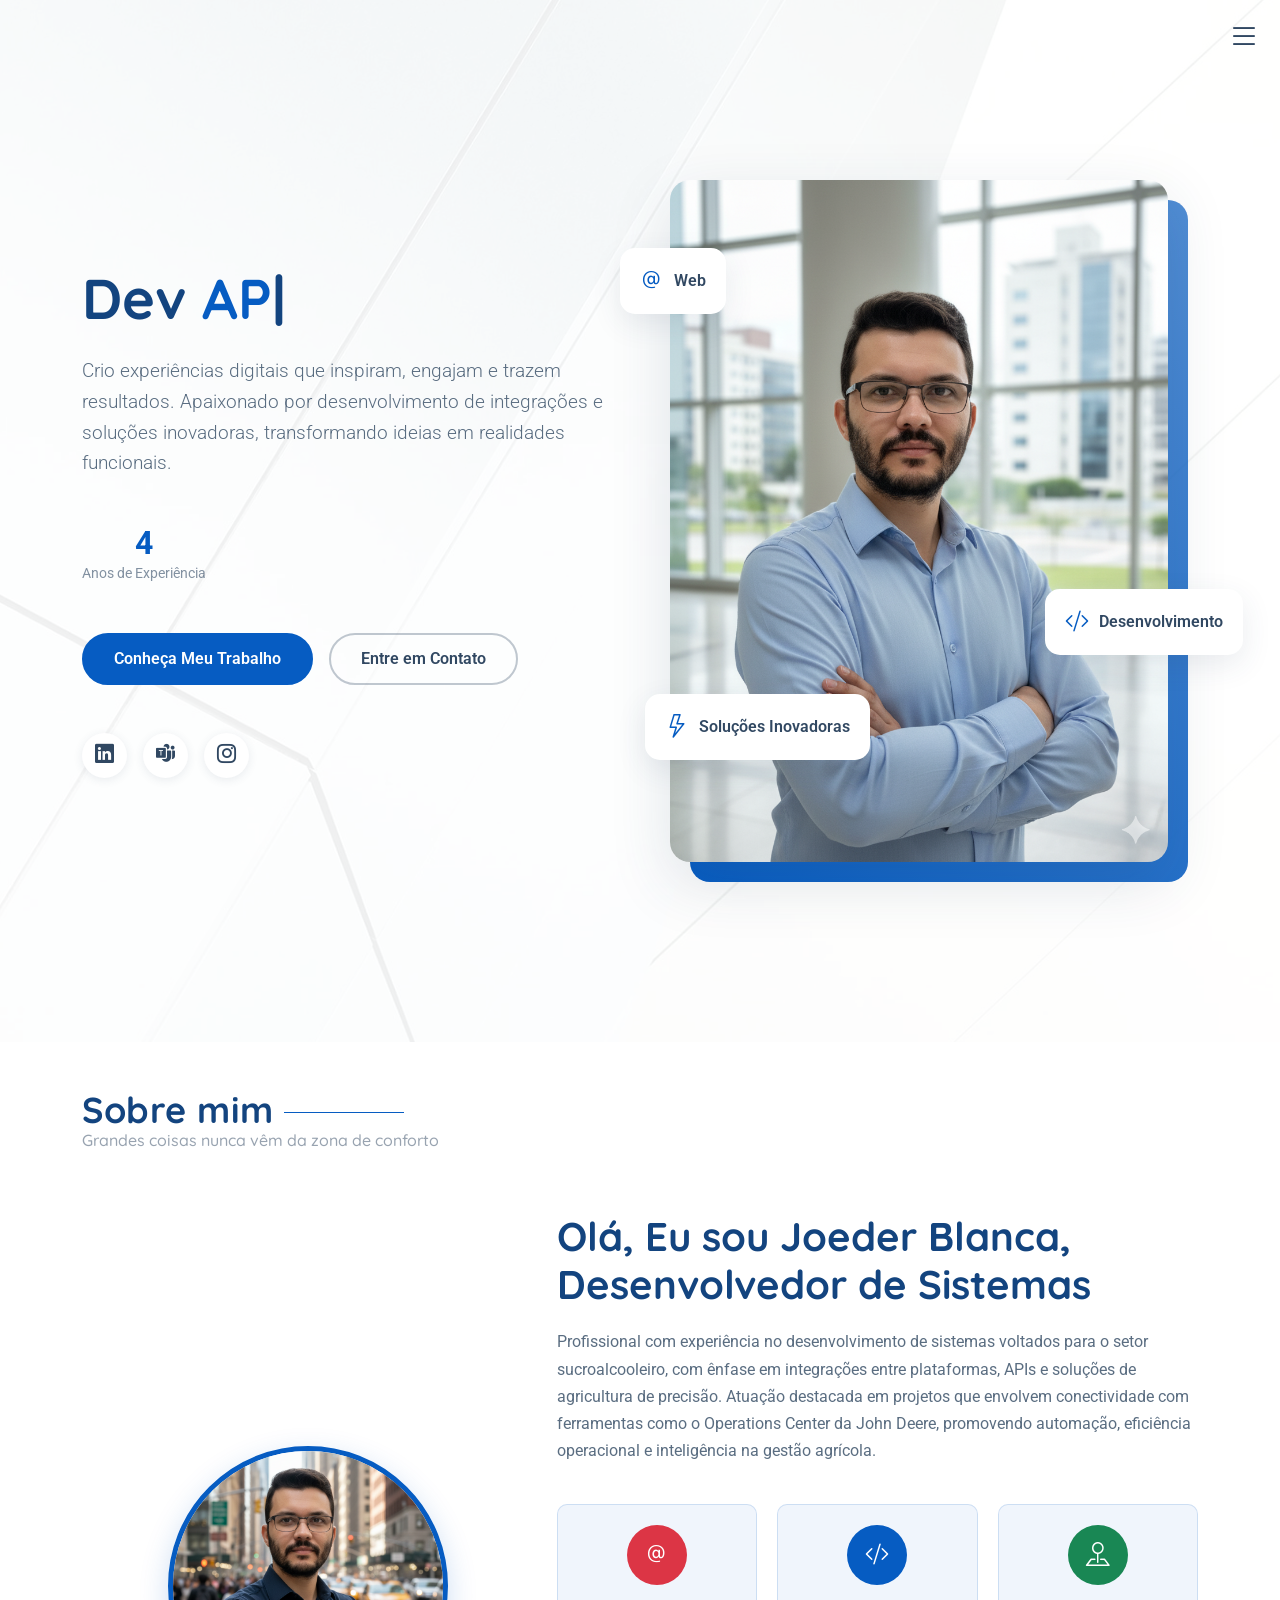
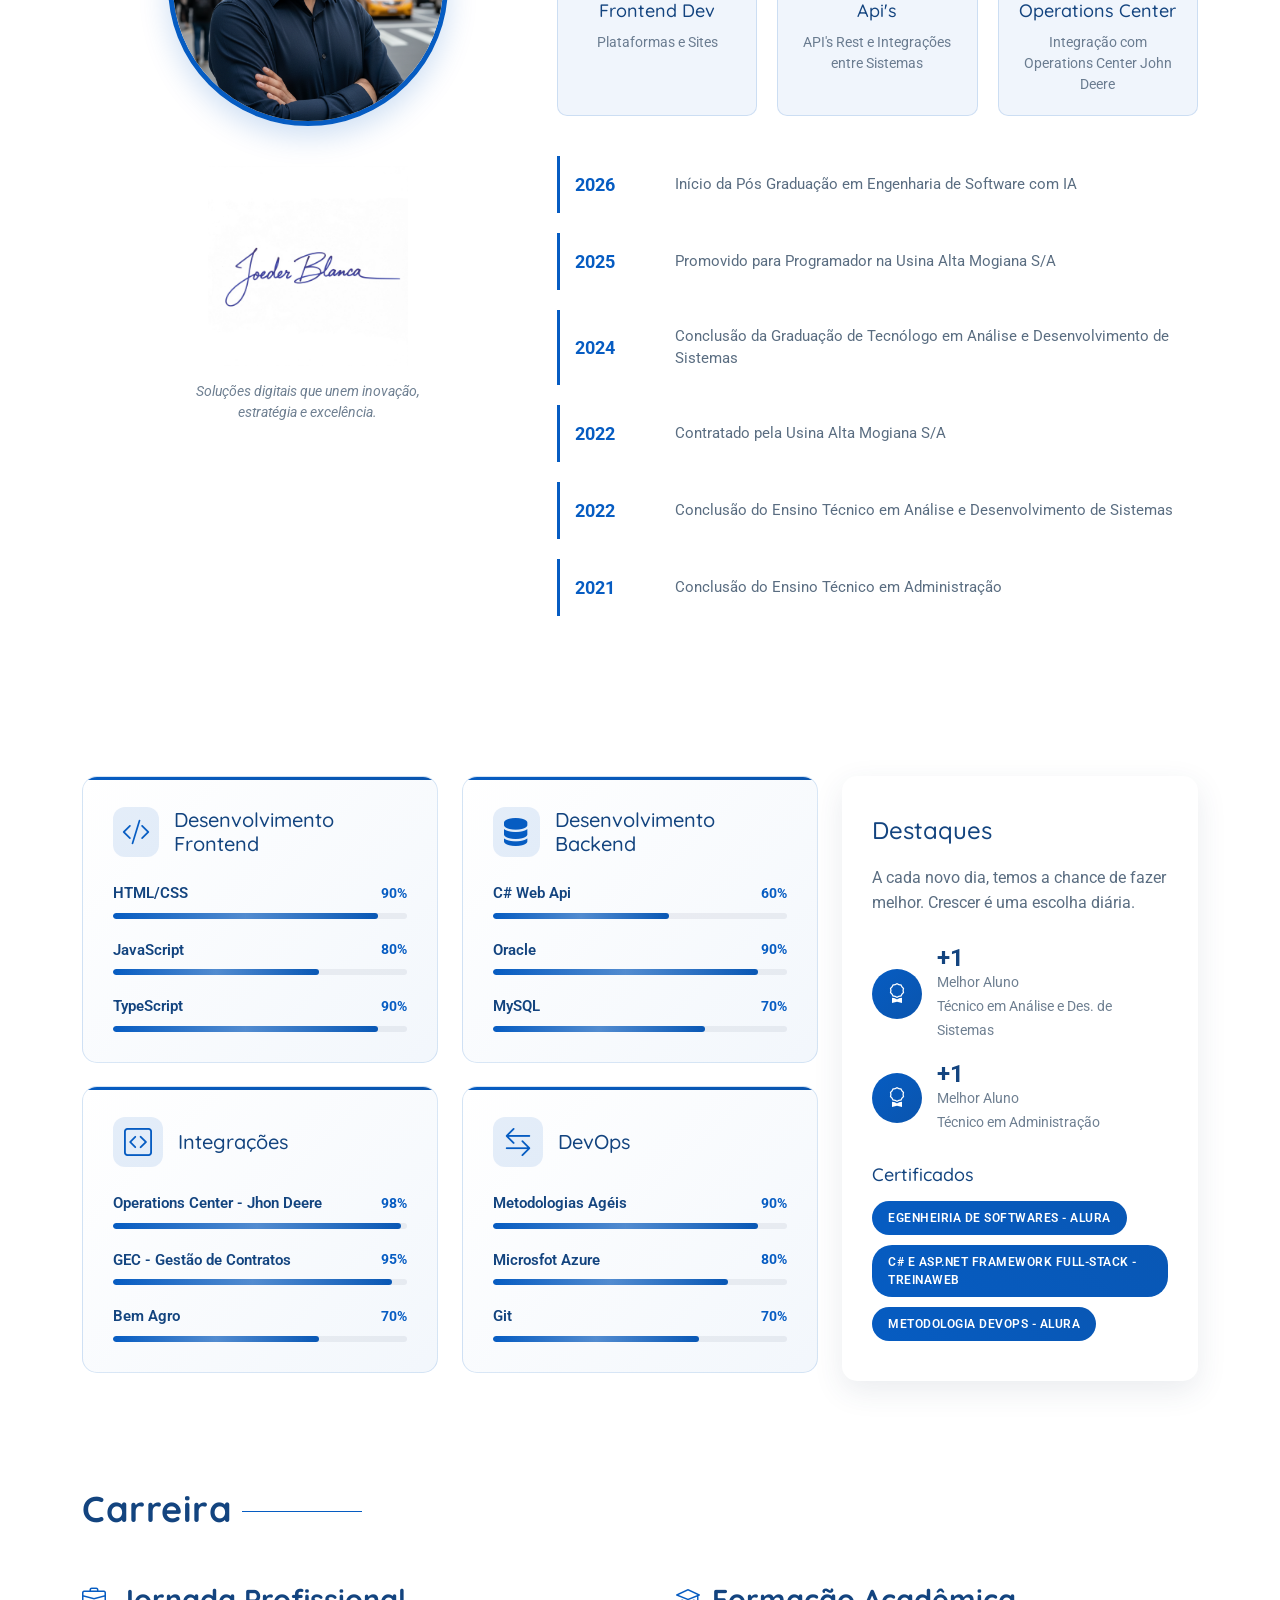
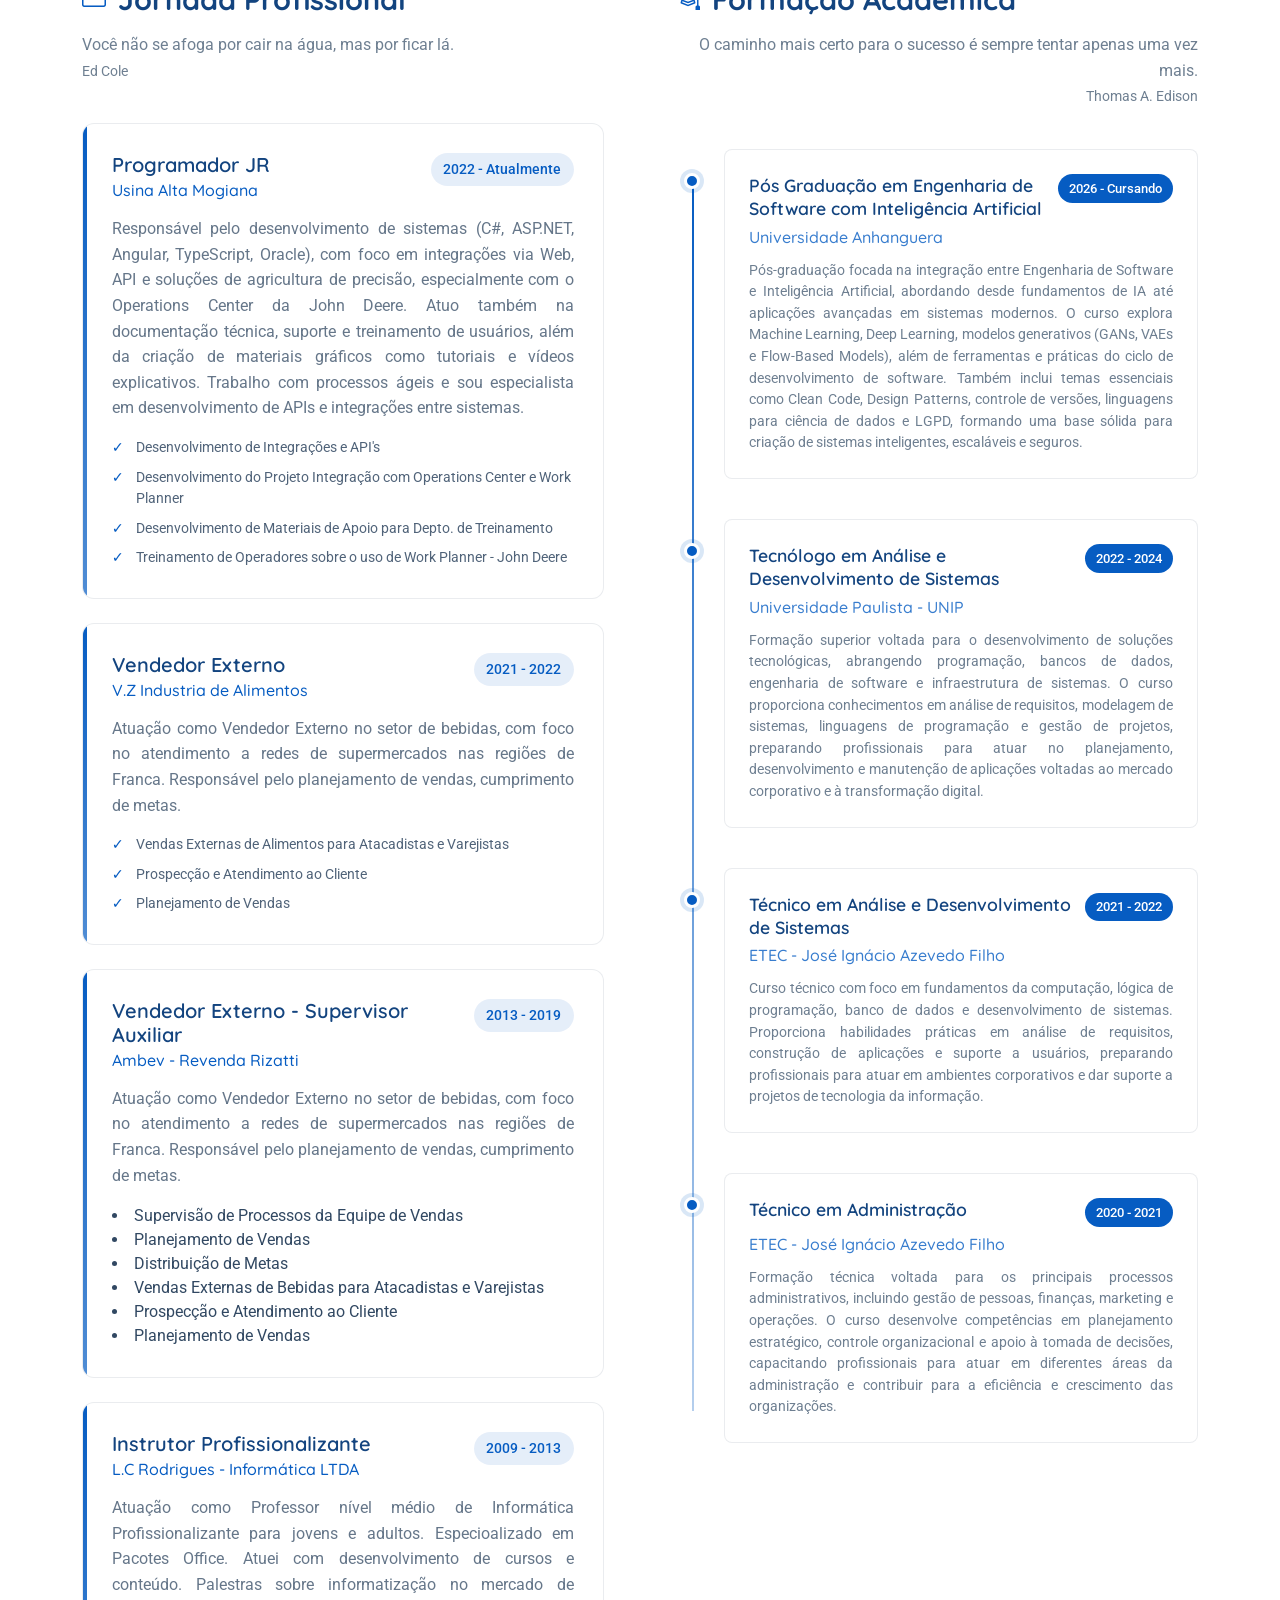
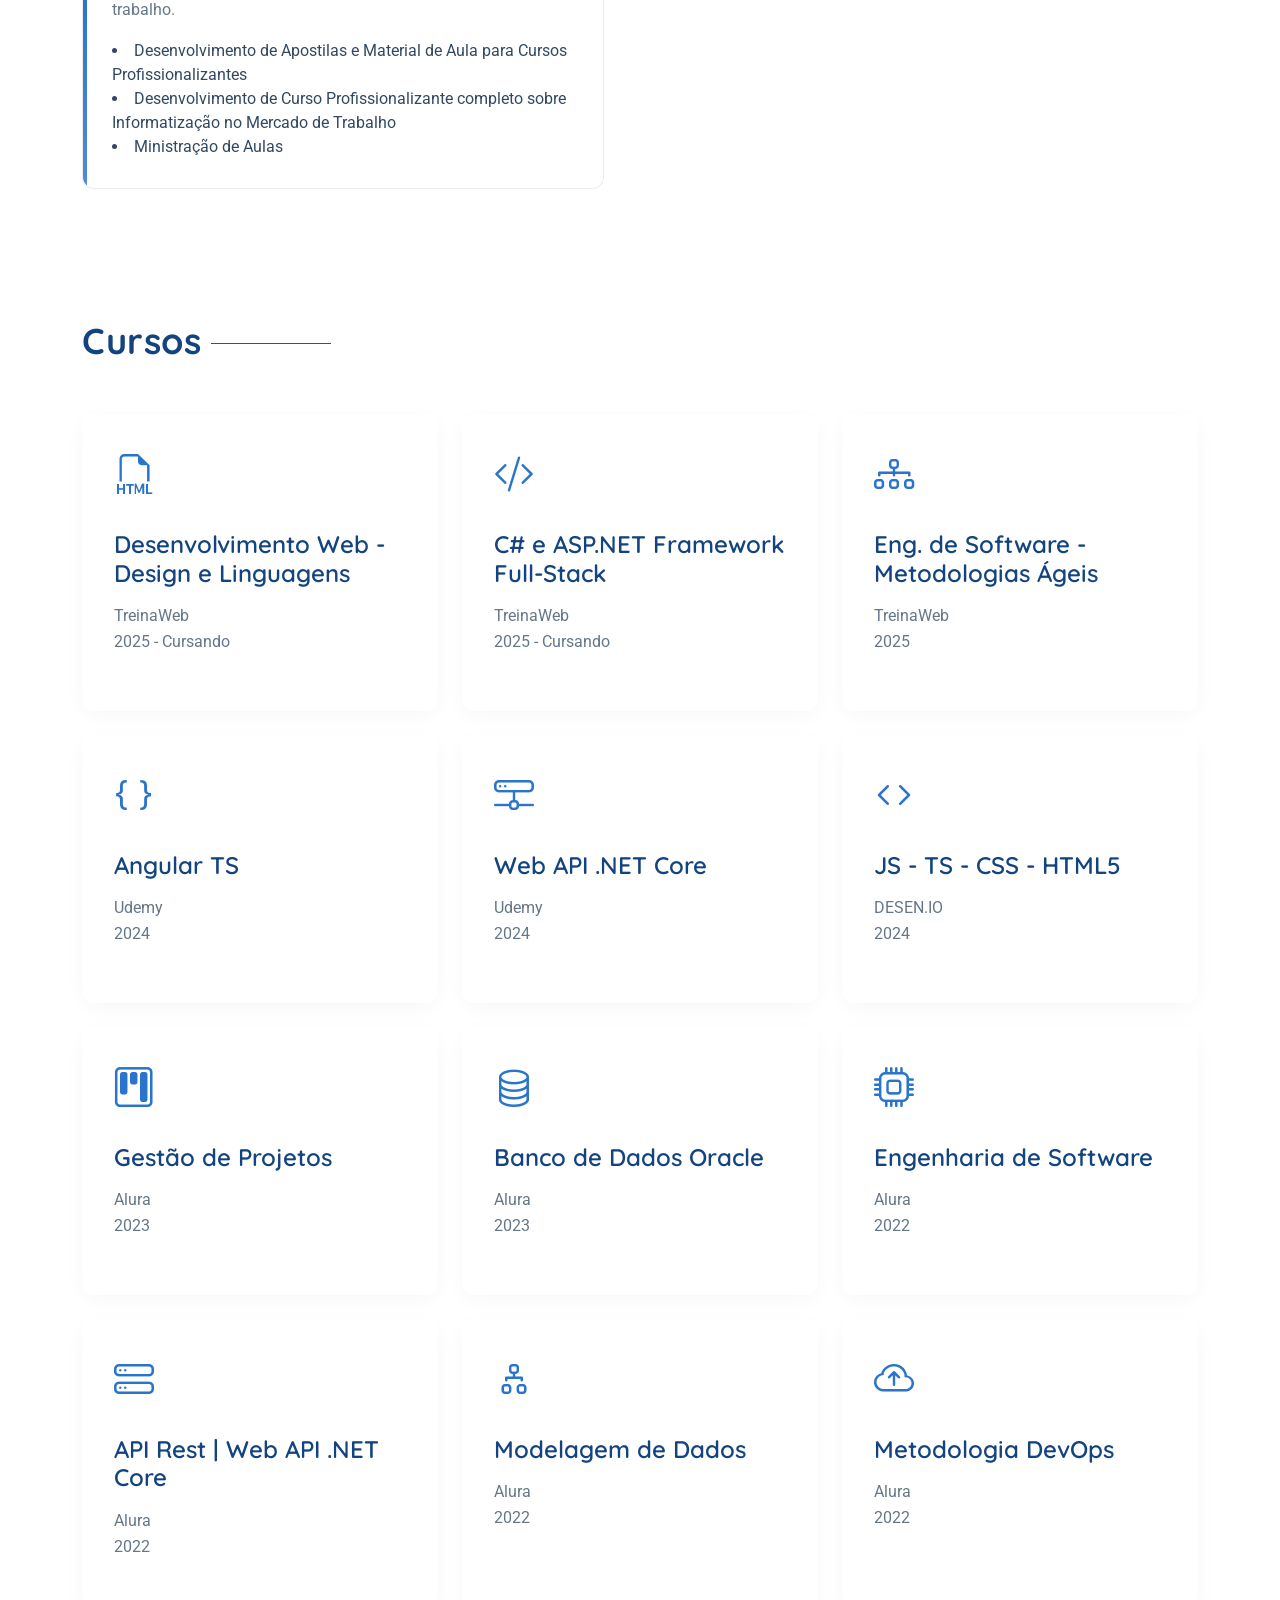
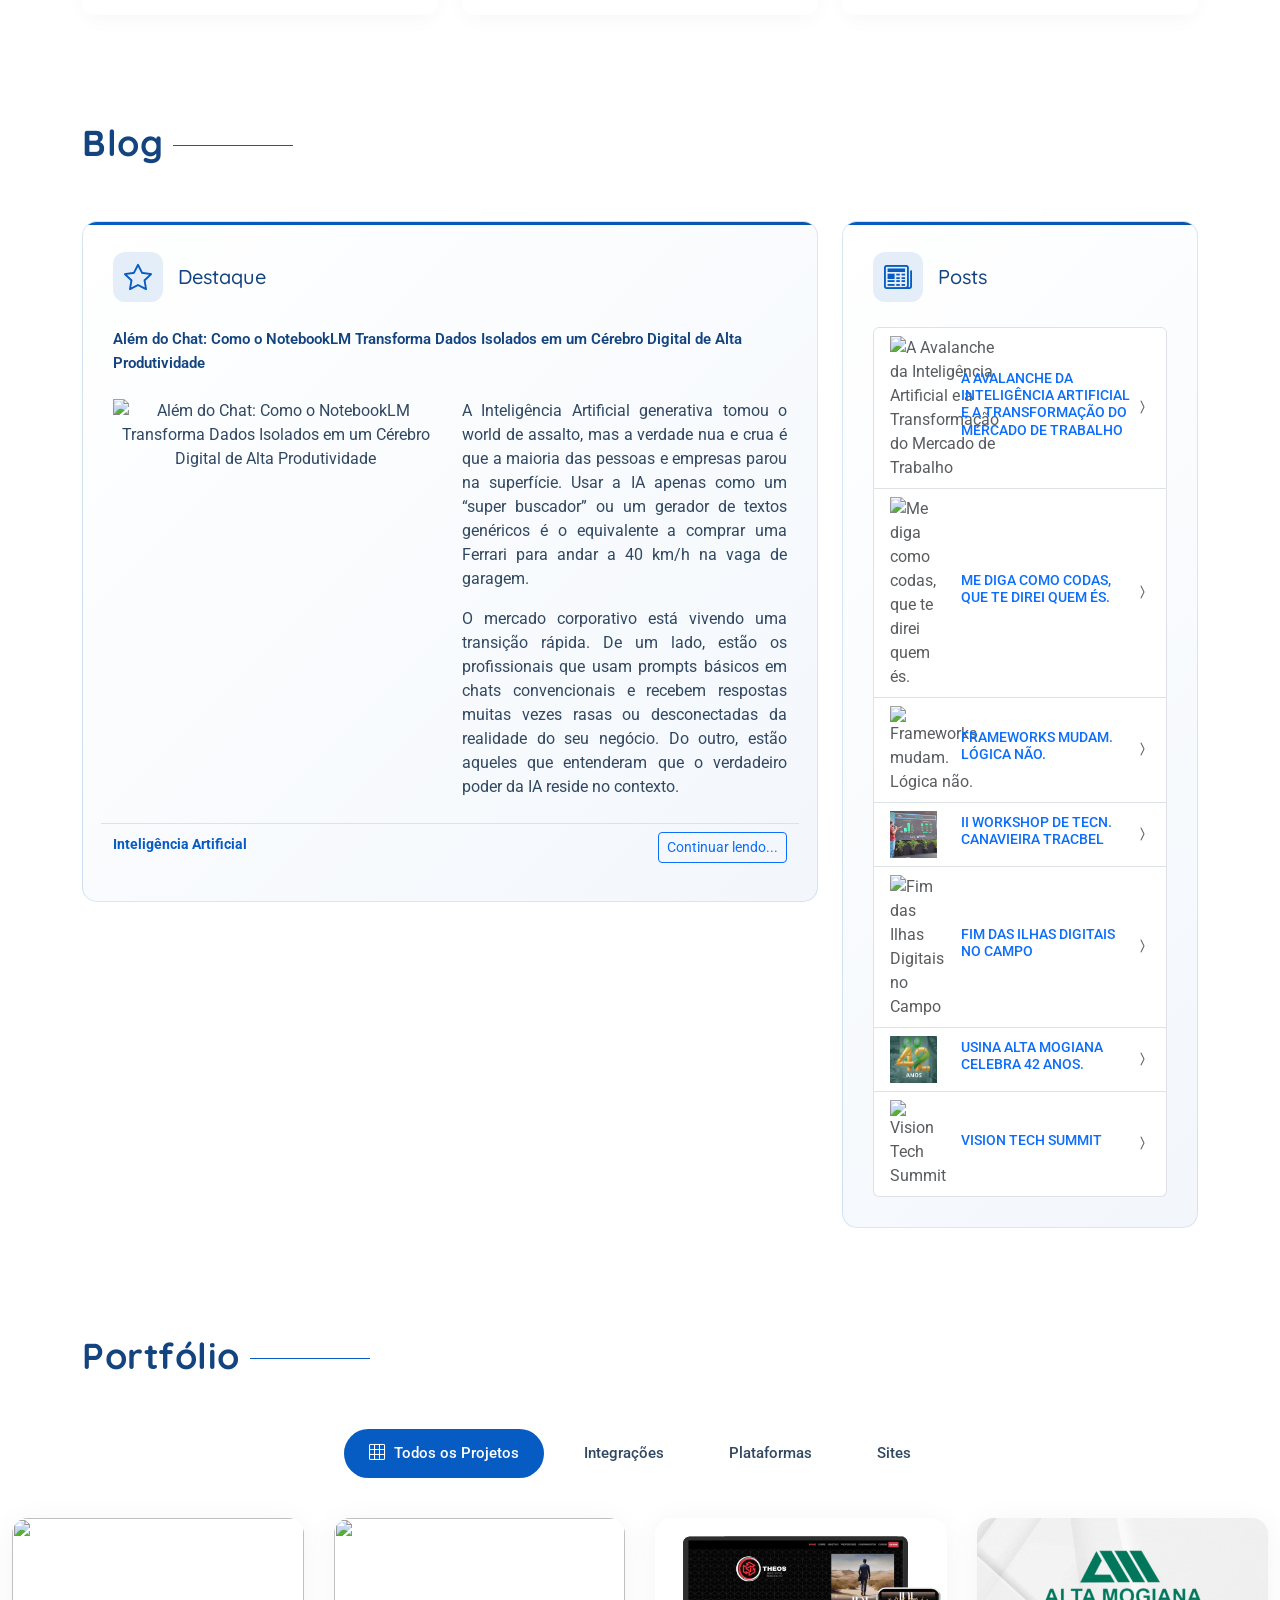
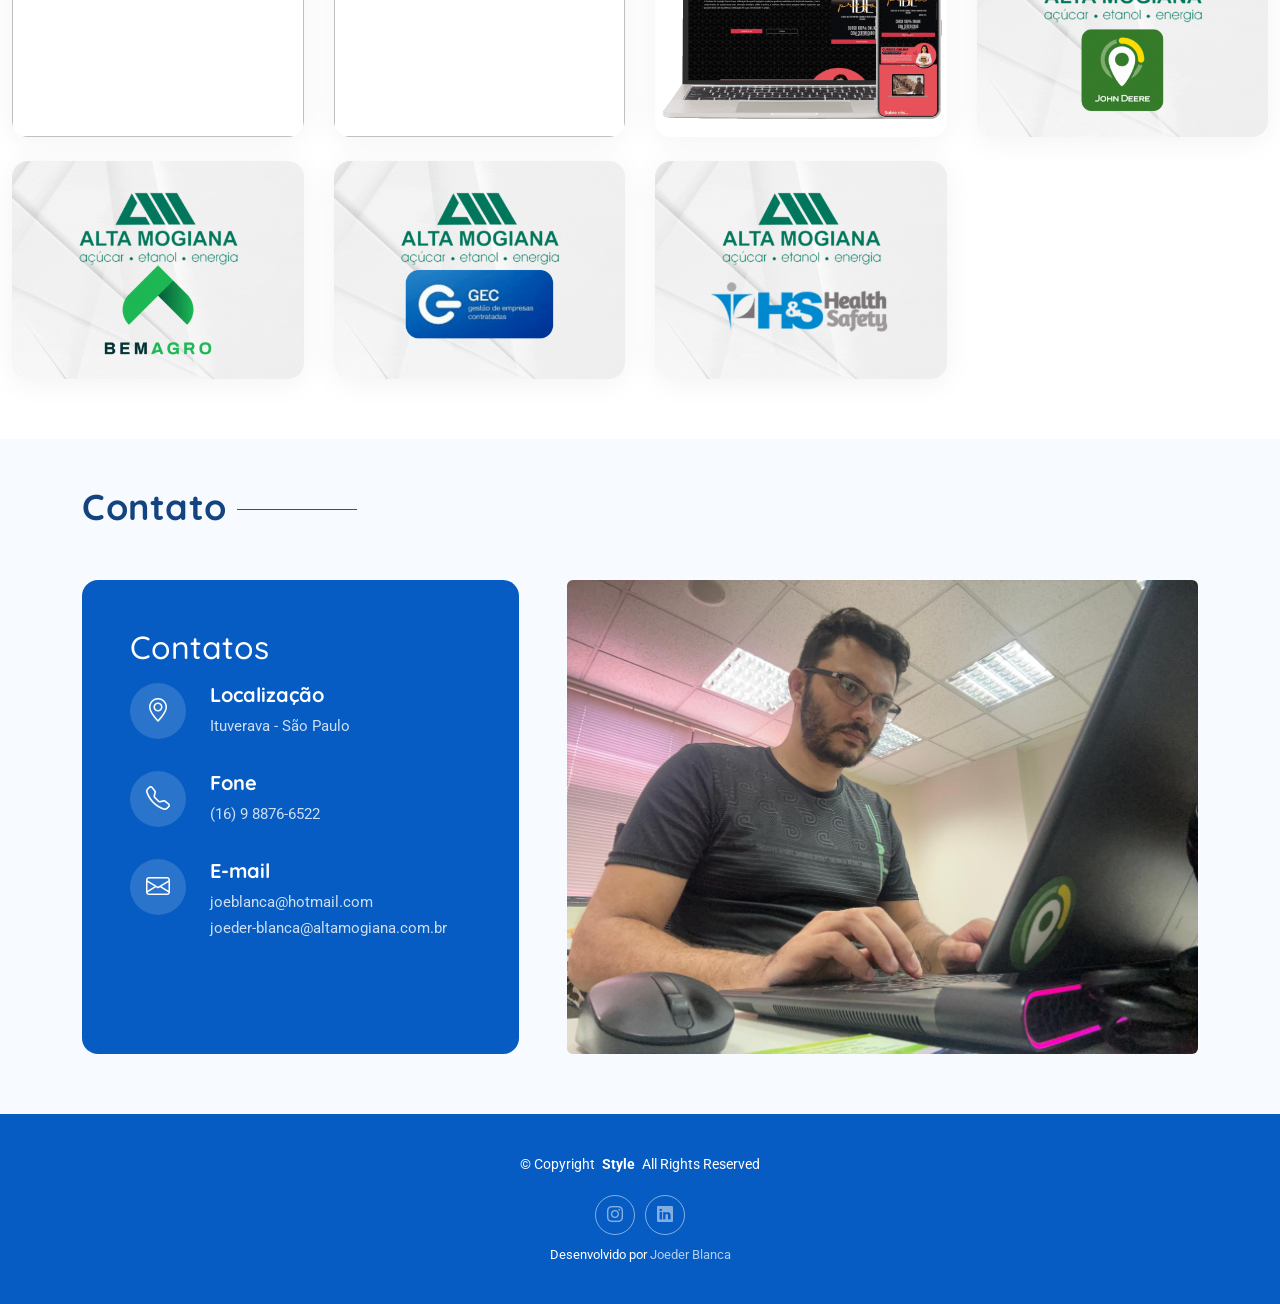
==== commit b8105905: "nova tag" ====
--- a/index.html
+++ b/index.html
@@ -38,14 +38,13 @@
   ======================================================== -->
 </head>
 
-<!-- Google tag (gtag.js) -->
-<script async src="https://www.googletagmanager.com/gtag/js?id=G-RV9DJF8LQ1"></script>
+<script async src="https://www.googletagmanager.com/gtag/js?id=G-5LHLY6PZHL"></script>
 <script>
   window.dataLayer = window.dataLayer || [];
   function gtag() { dataLayer.push(arguments); }
   gtag('js', new Date());
 
-  gtag('config', 'G-RV9DJF8LQ1');
+  gtag('config', 'G-5LHLY6PZHL');
 </script>
 
 <body class="index-page">
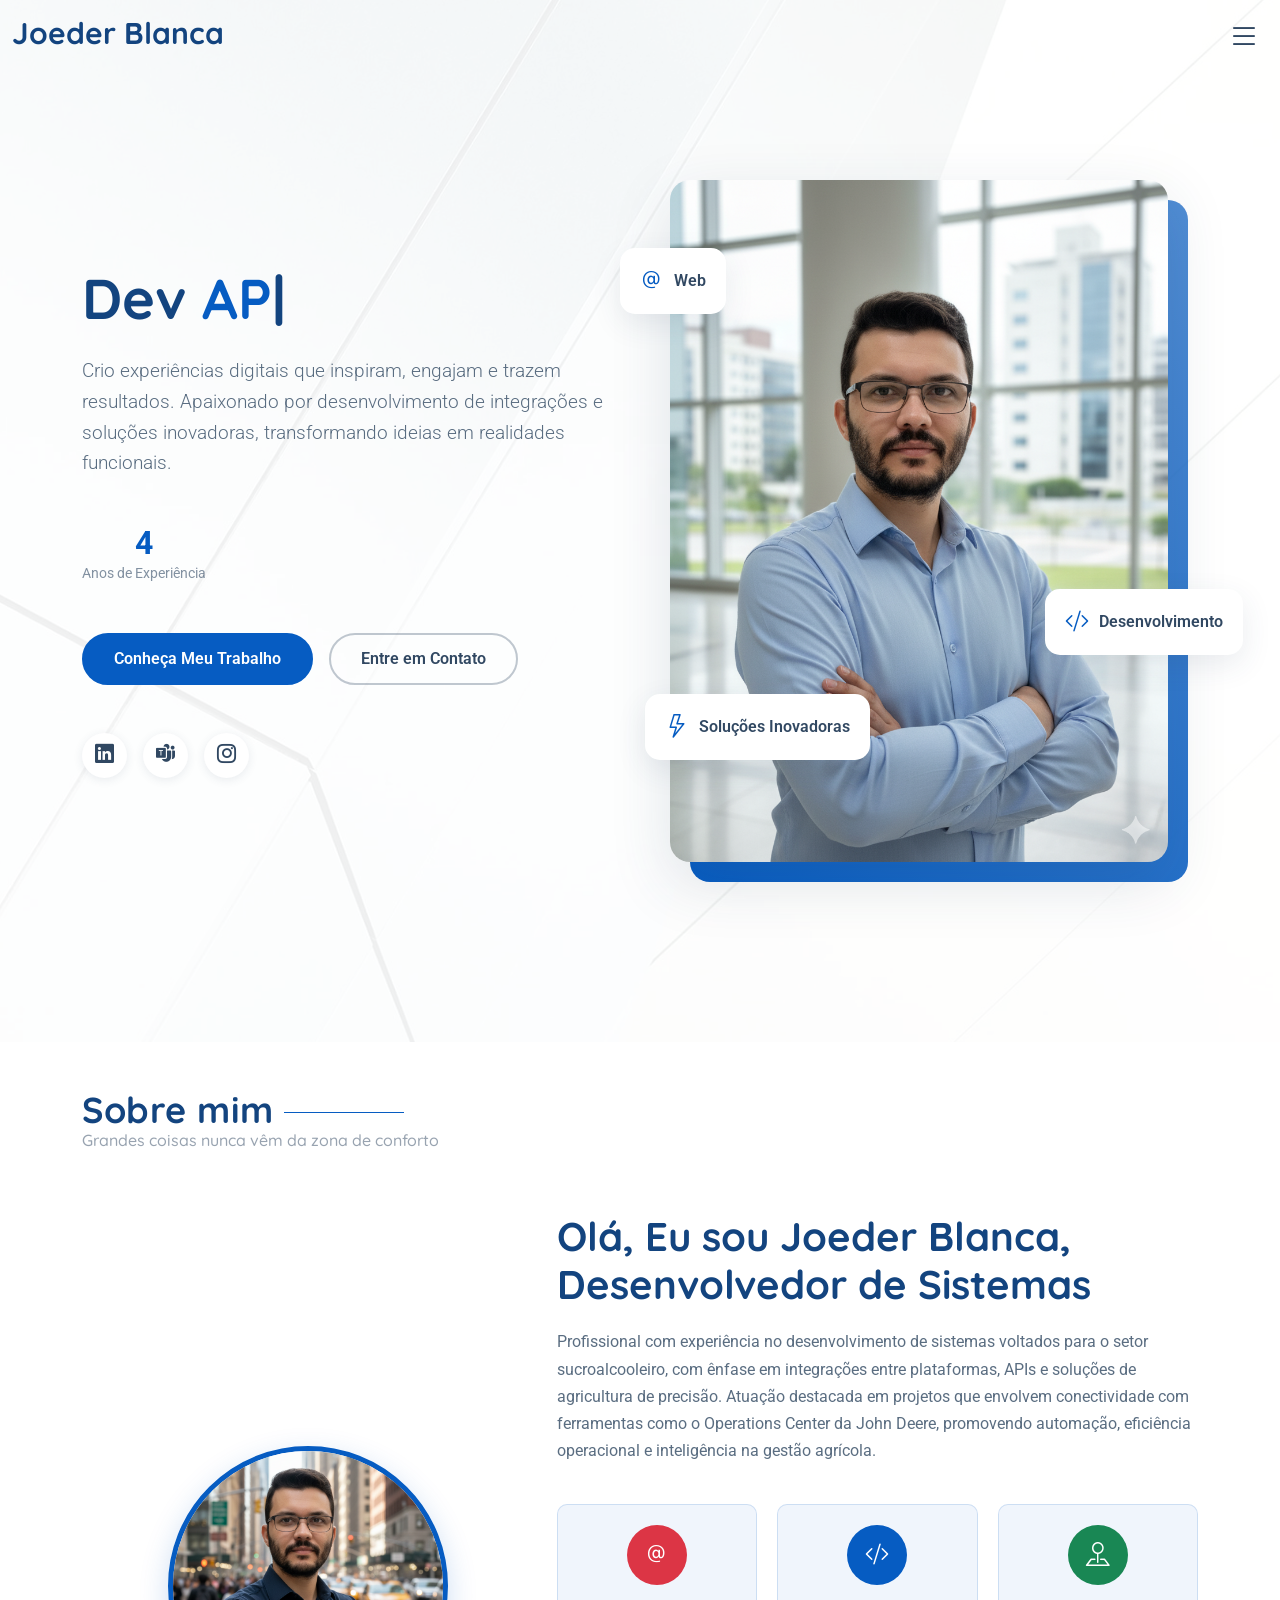
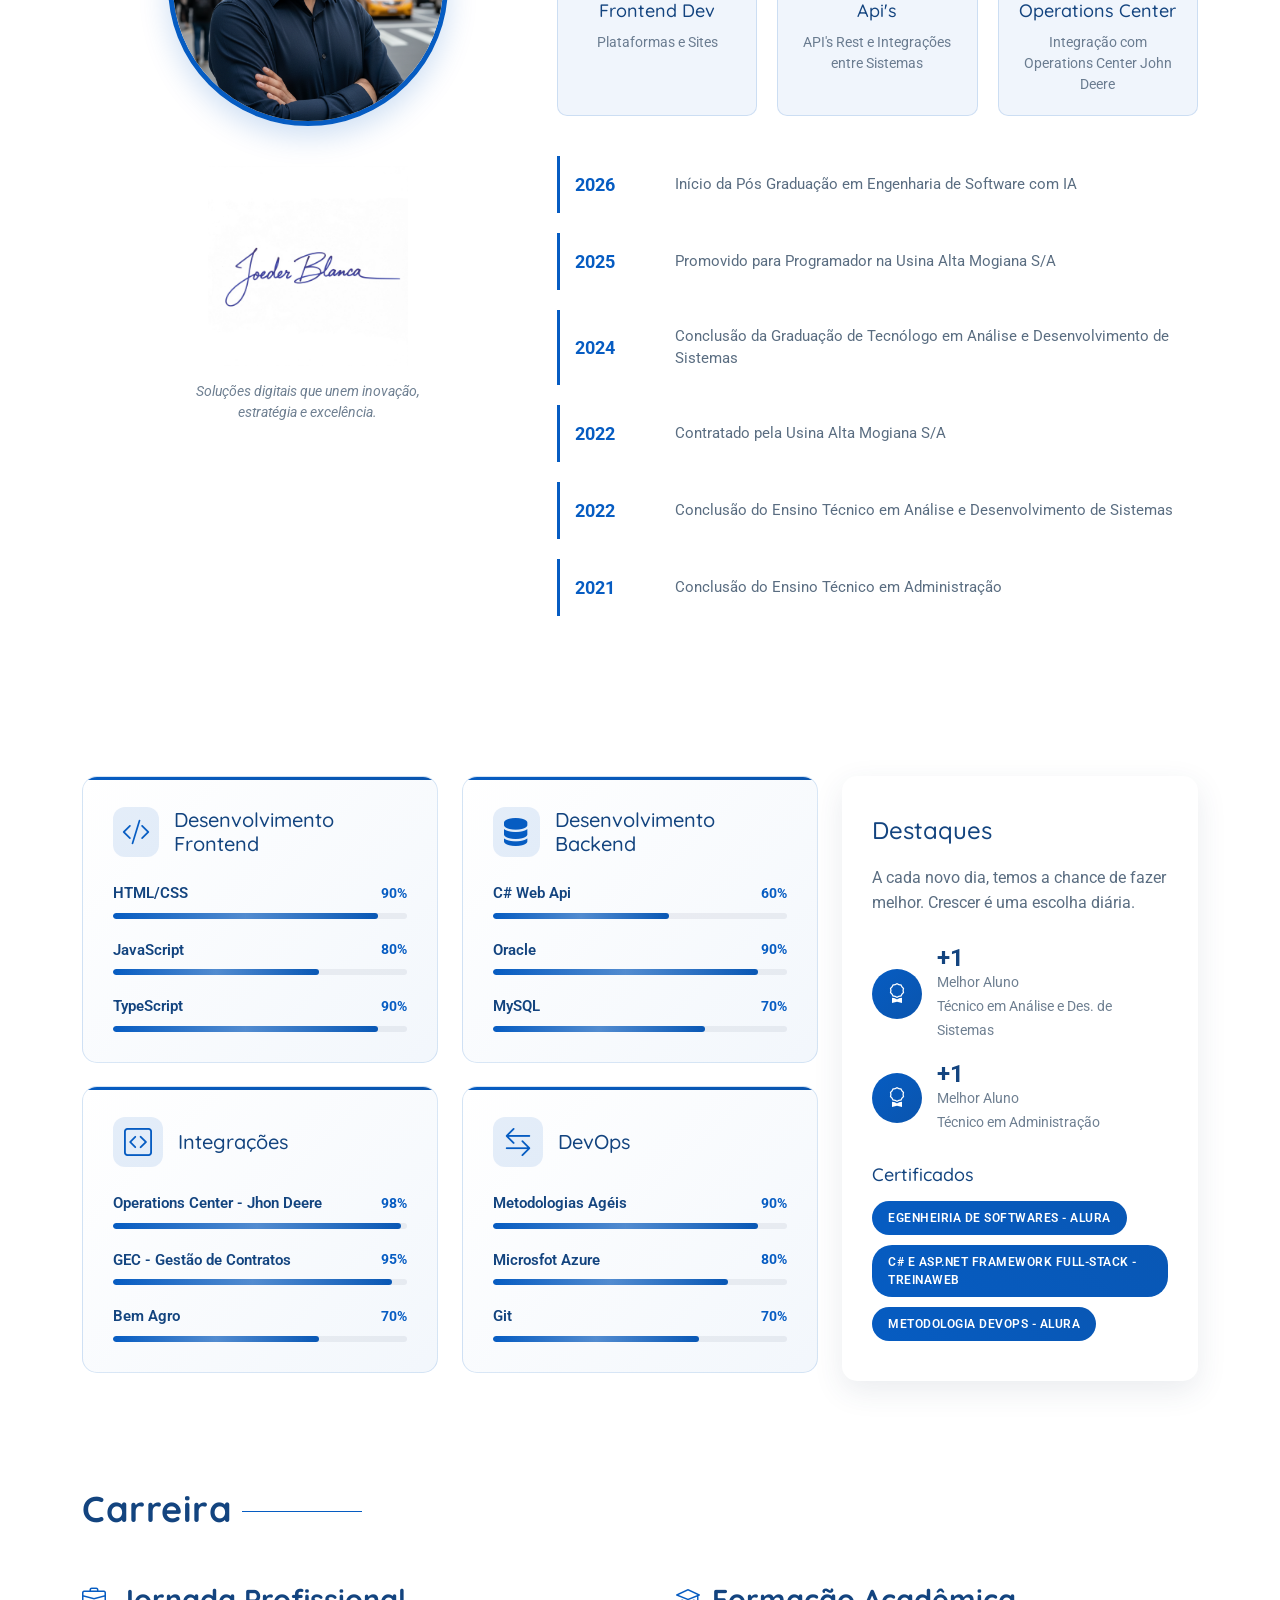
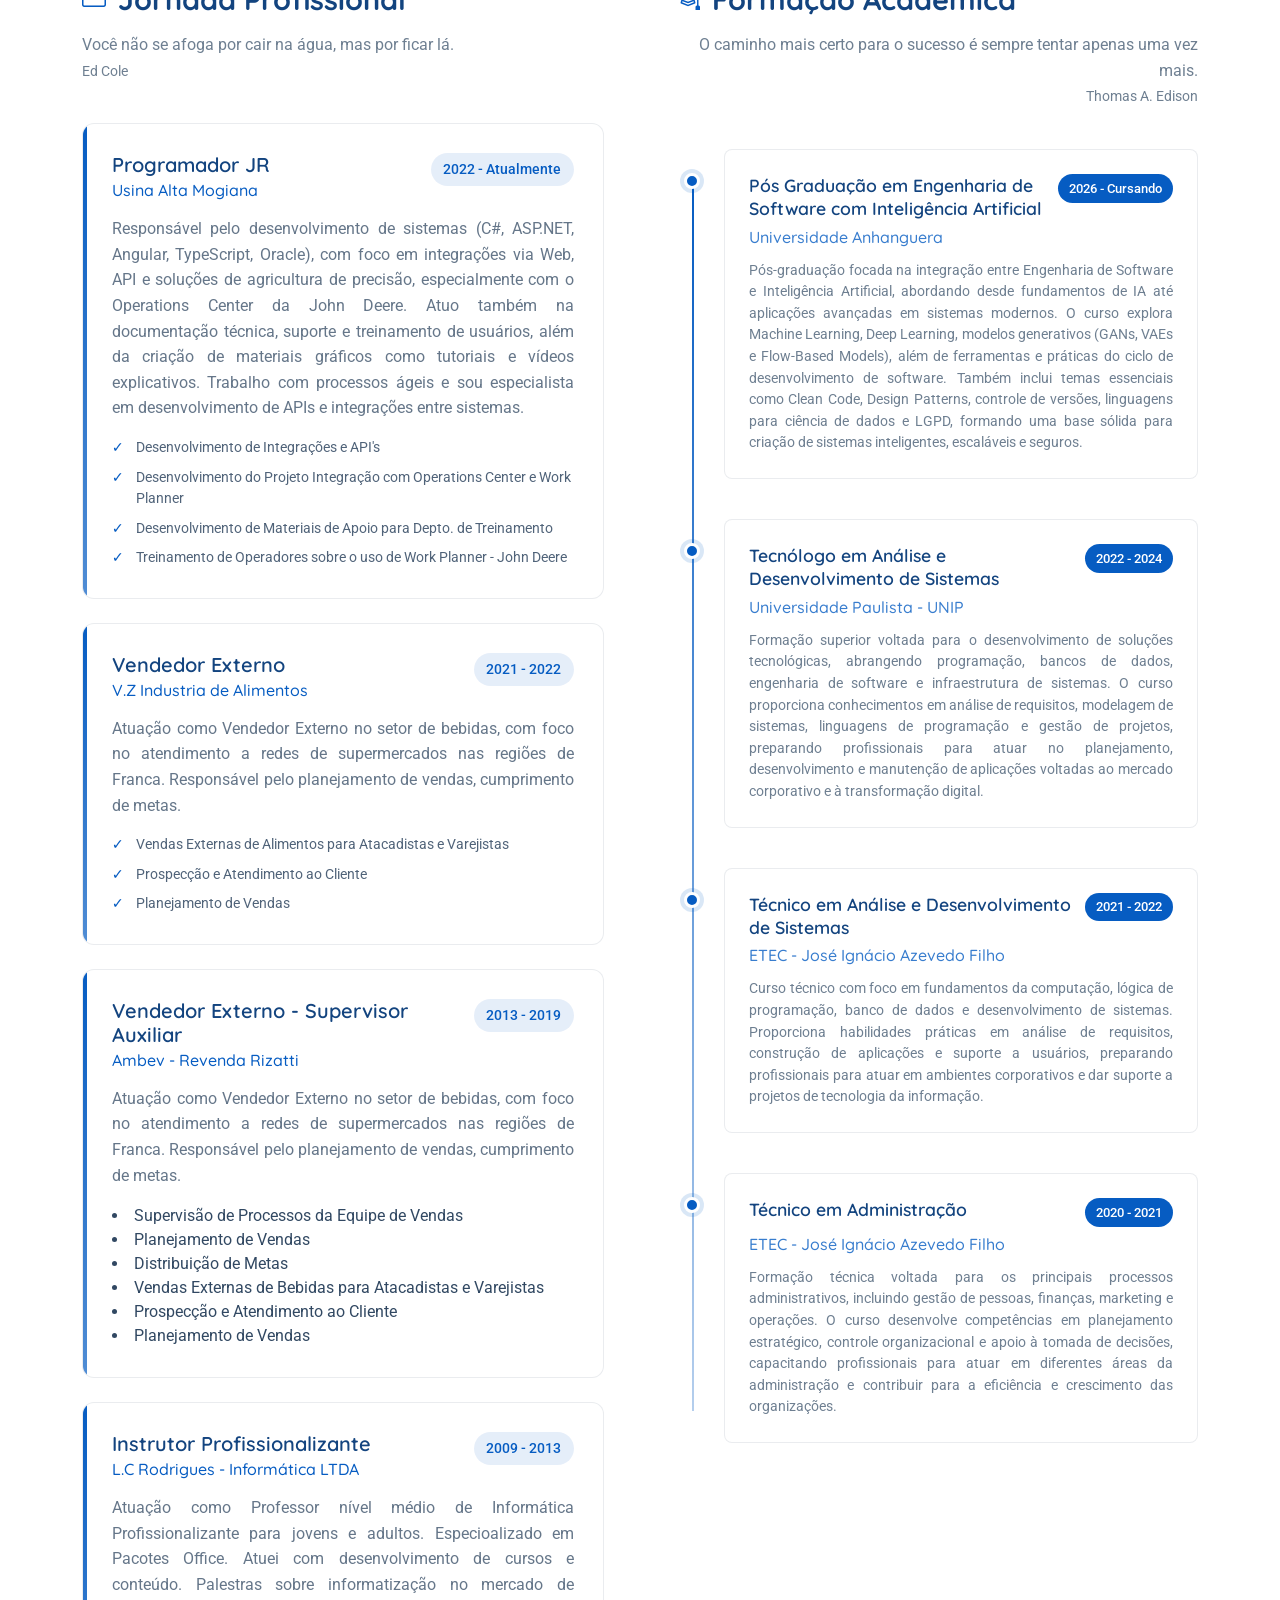
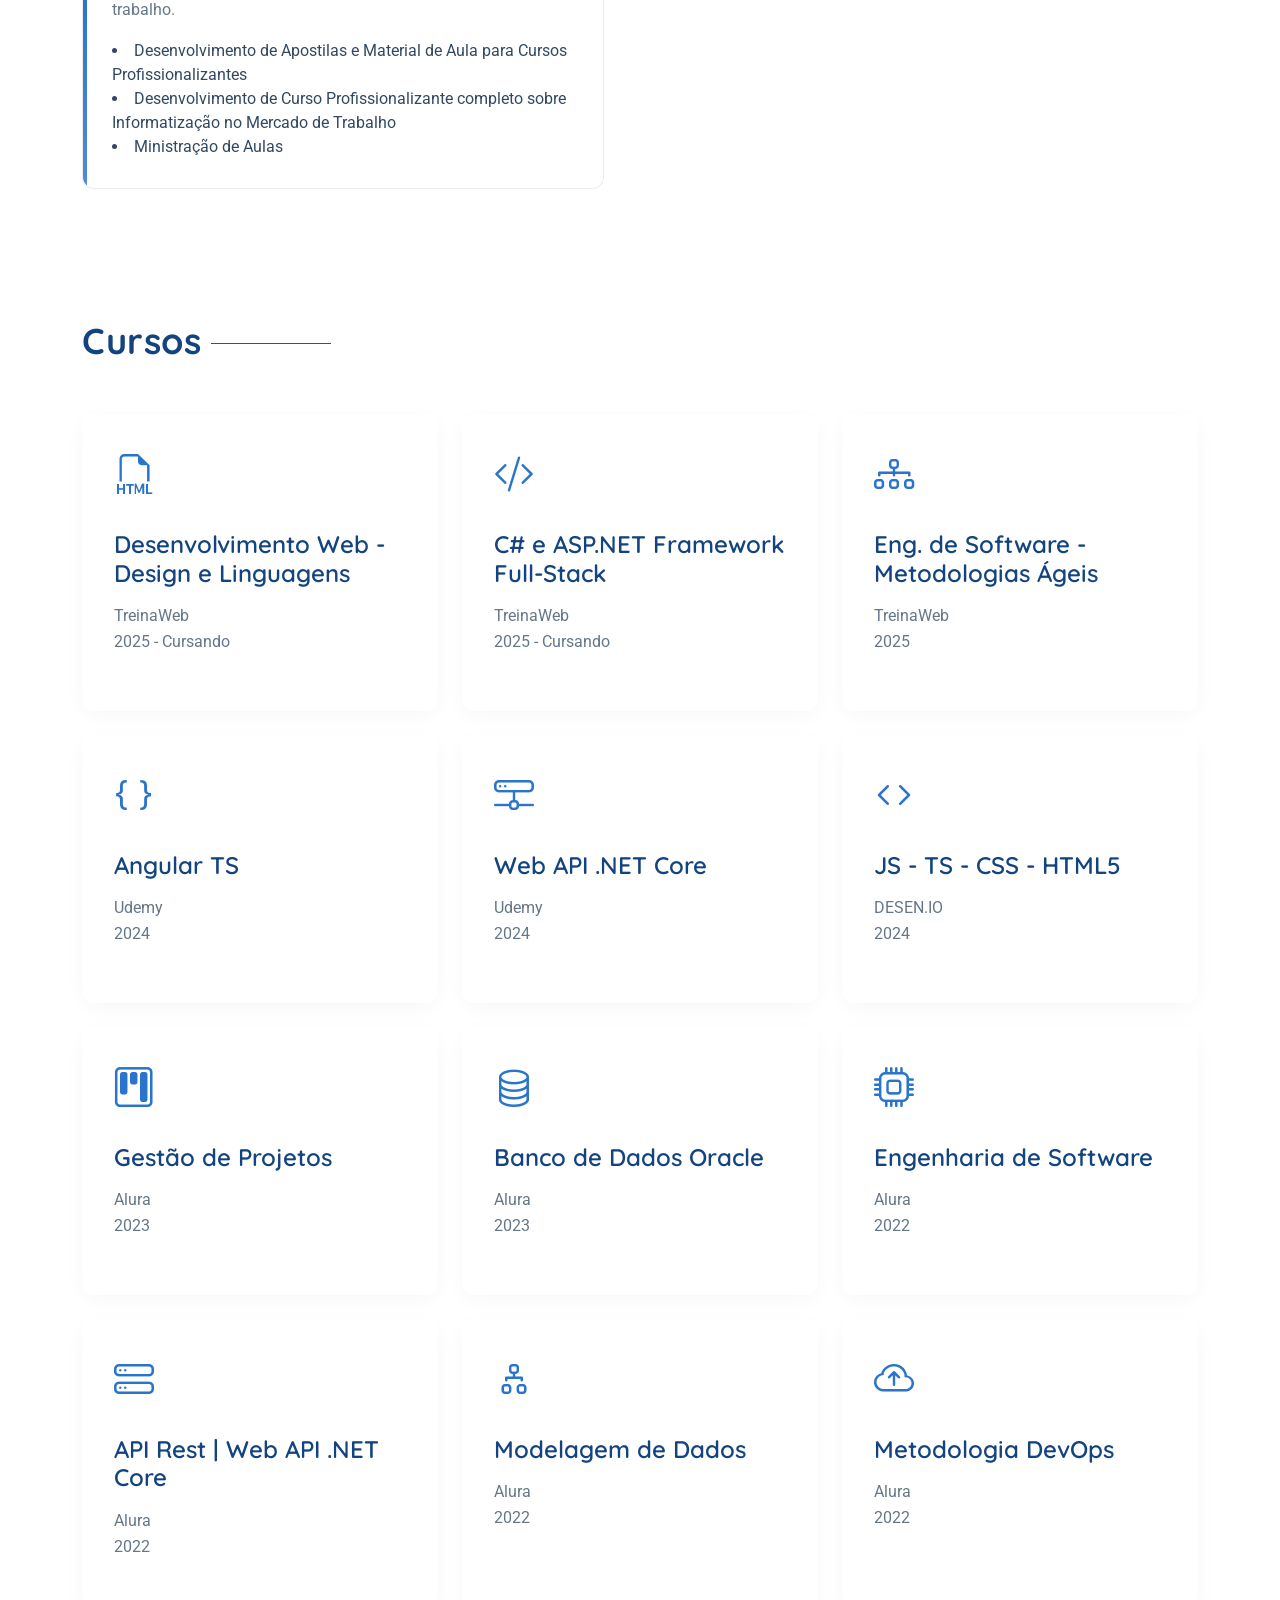
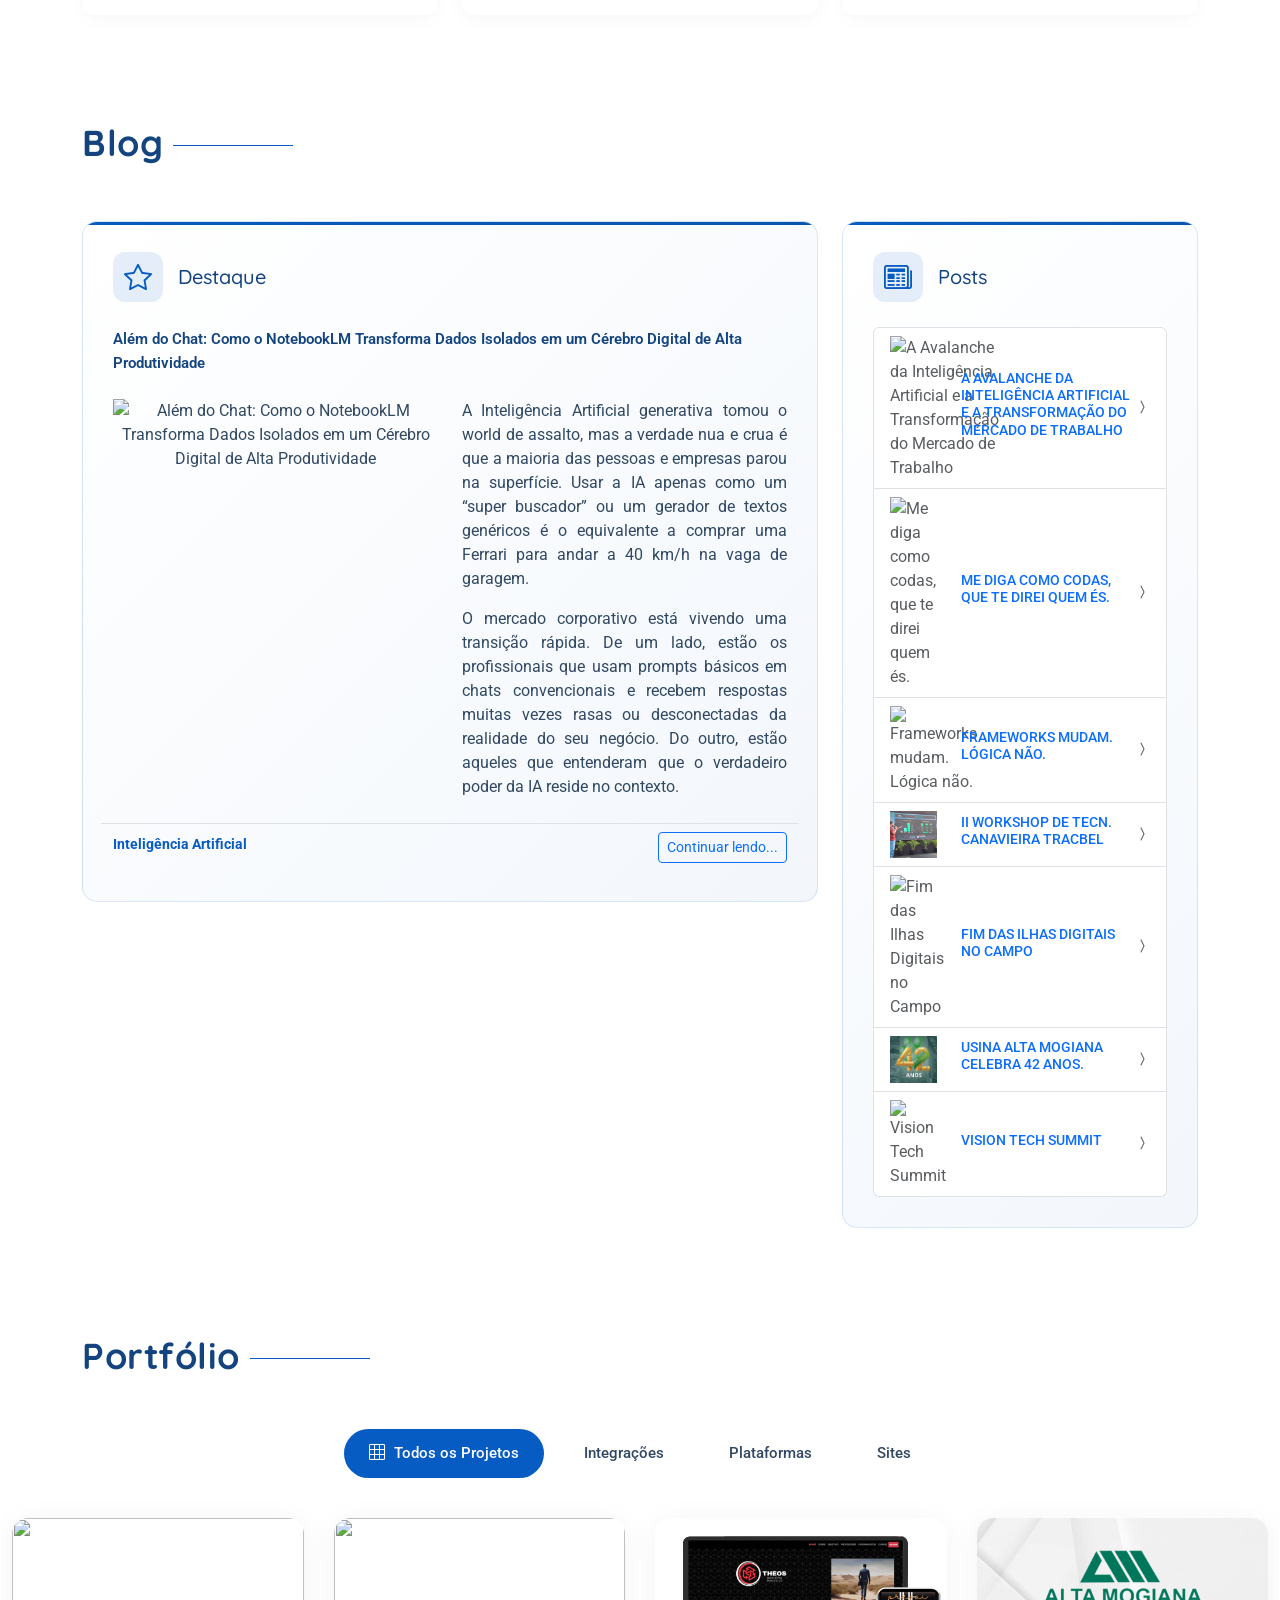
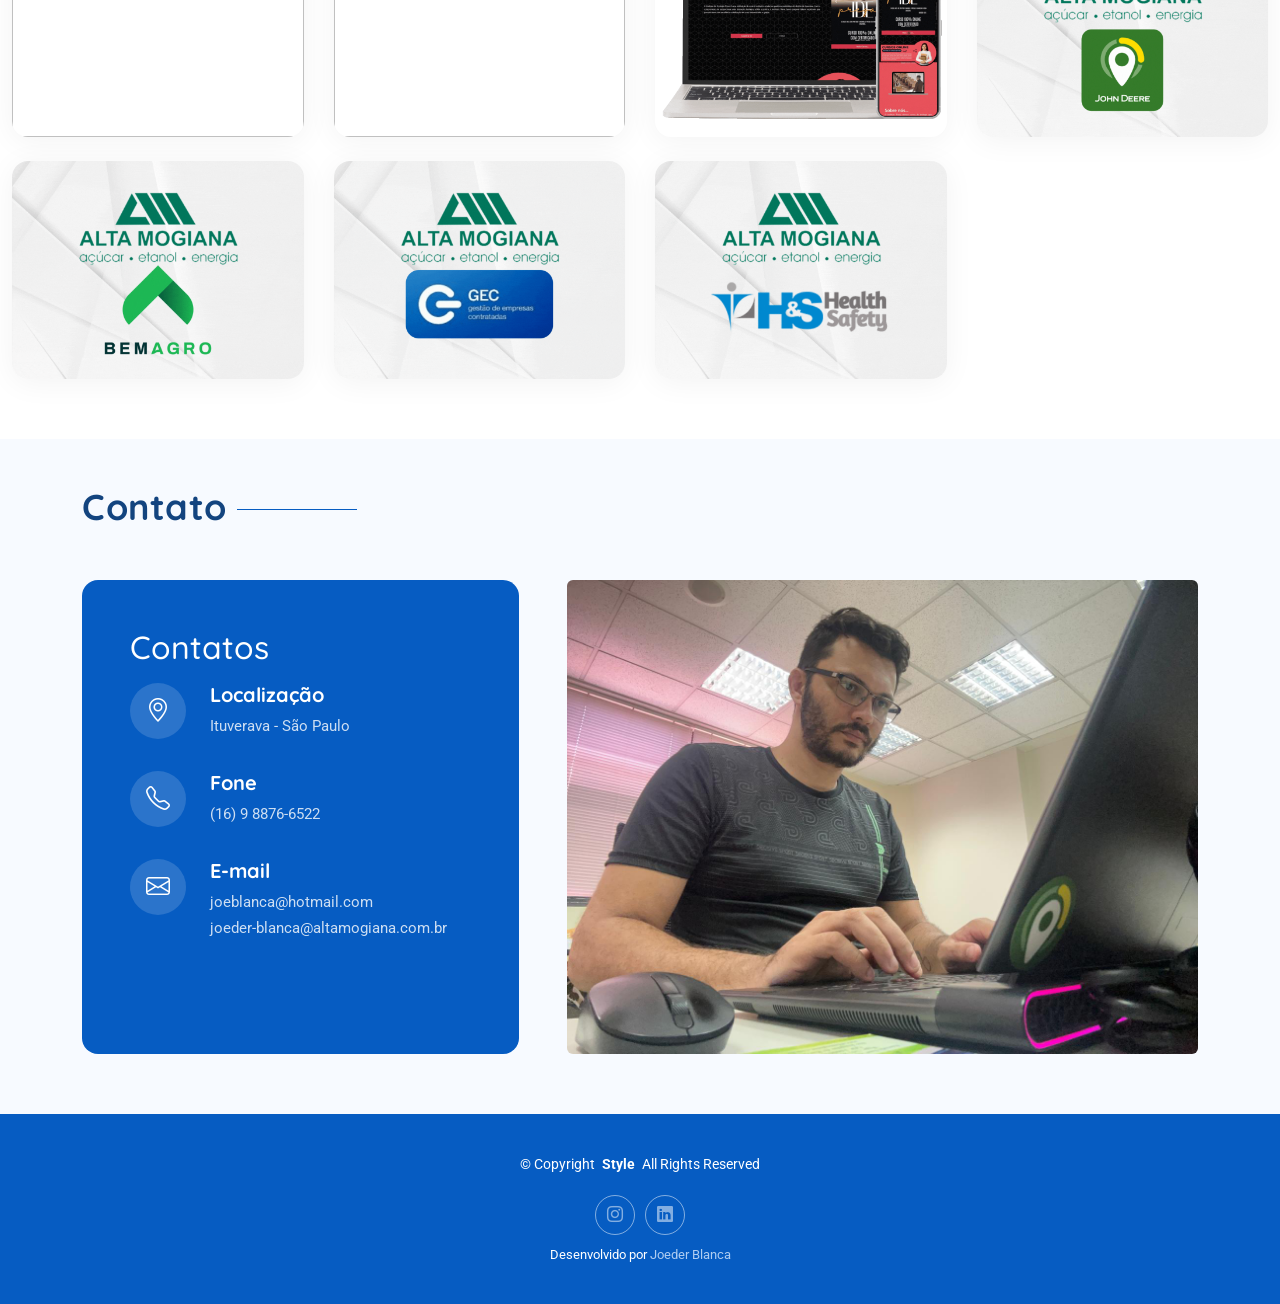
==== commit 5c699bf6: "title page" ====
--- a/index.html
+++ b/index.html
@@ -29,13 +29,6 @@
   <!-- Main CSS File -->
   <link href="assets/css/main.css" rel="stylesheet" />
 
-  <!-- =======================================================
-  * Template Name: Style
-  * Template URL: https://bootstrapmade.com/style-bootstrap-portfolio-template/
-  * Updated: Jul 02 2025 with Bootstrap v5.3.7
-  * Author: BootstrapMade.com
-  * License: https://bootstrapmade.com/license/
-  ======================================================== -->
 </head>
 
 <script async src="https://www.googletagmanager.com/gtag/js?id=G-5LHLY6PZHL"></script>
@@ -54,7 +47,7 @@
         <!-- Uncomment the line below if you also wish to use an image logo -->
         <!-- <img src="assets/img/logo.webp" alt=""> -->
         <!-- Uncomment the line below if you also wish to use an text logo -->
-        <!-- <h1 class="sitename">Style</h1>  -->
+        <h1 class="sitename">Joeder Blanca</h1>
       </a>
 
       <nav id="navmenu" class="navmenu">
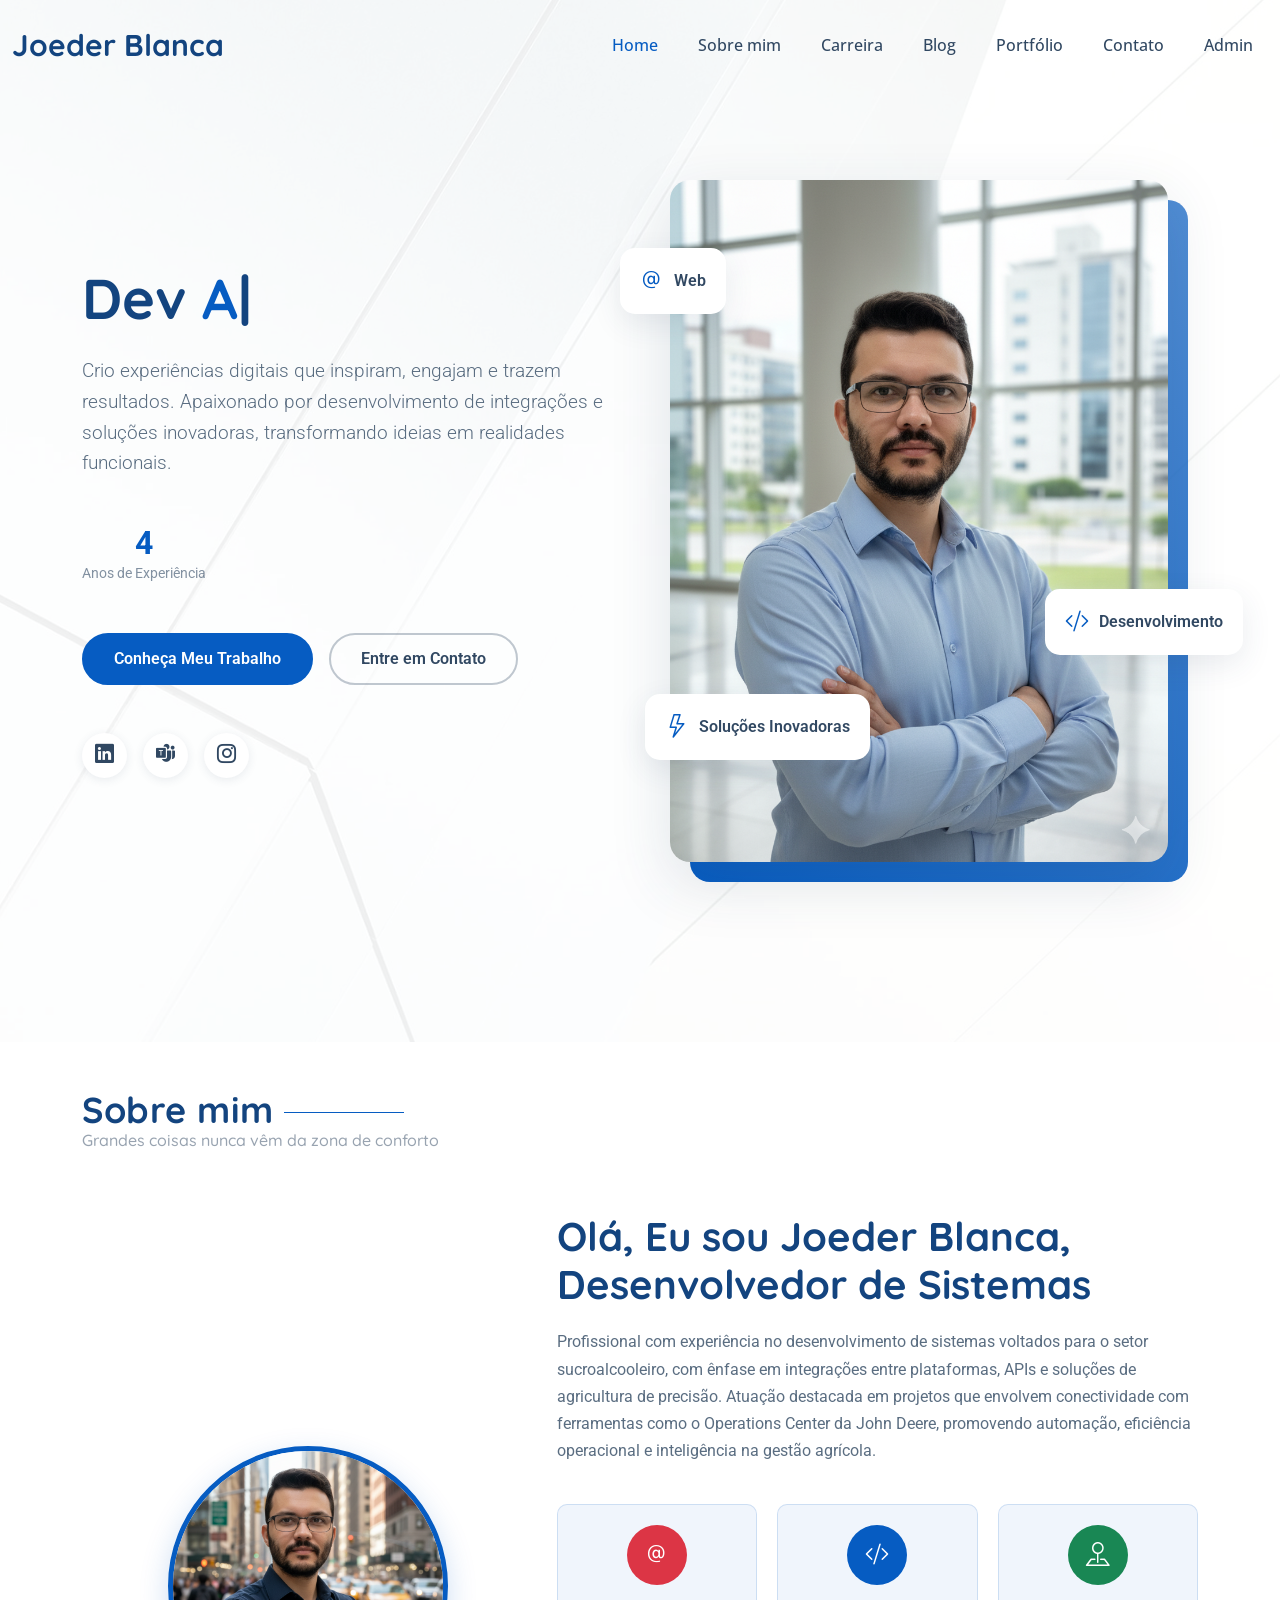
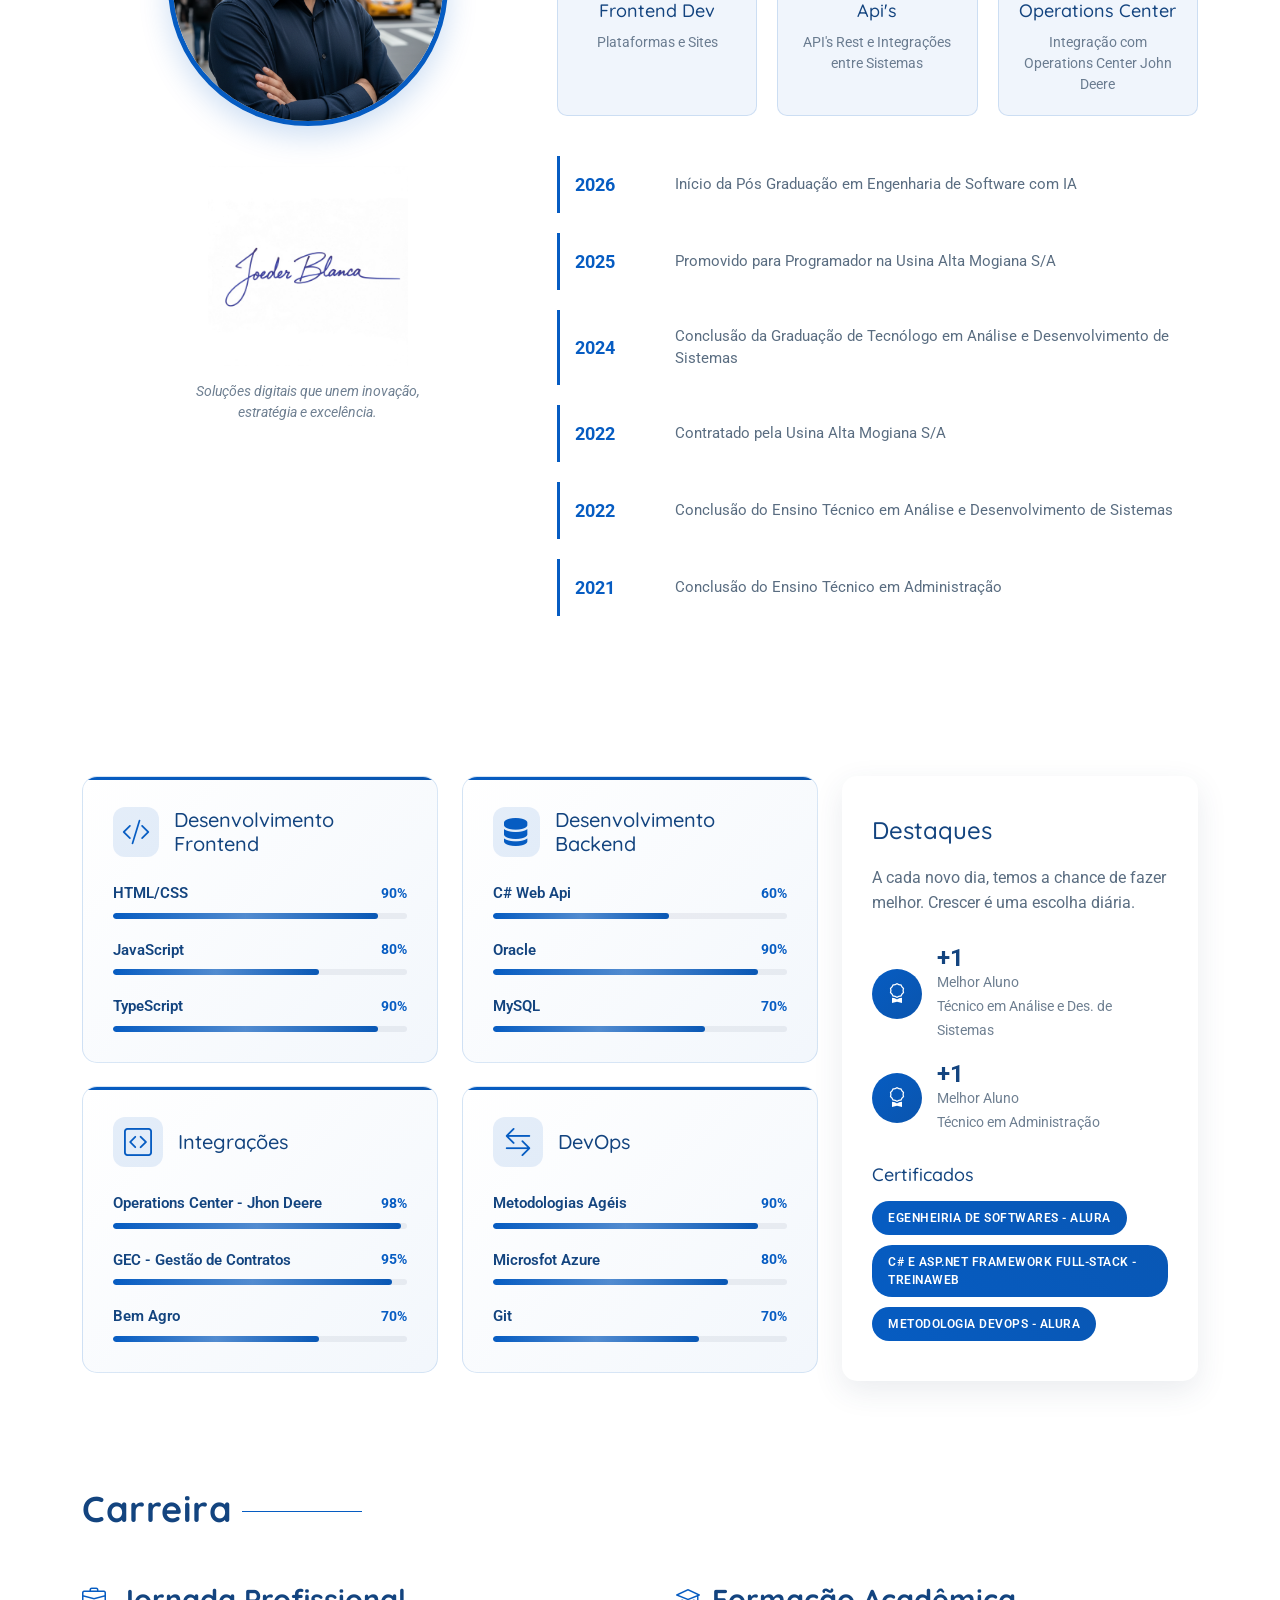
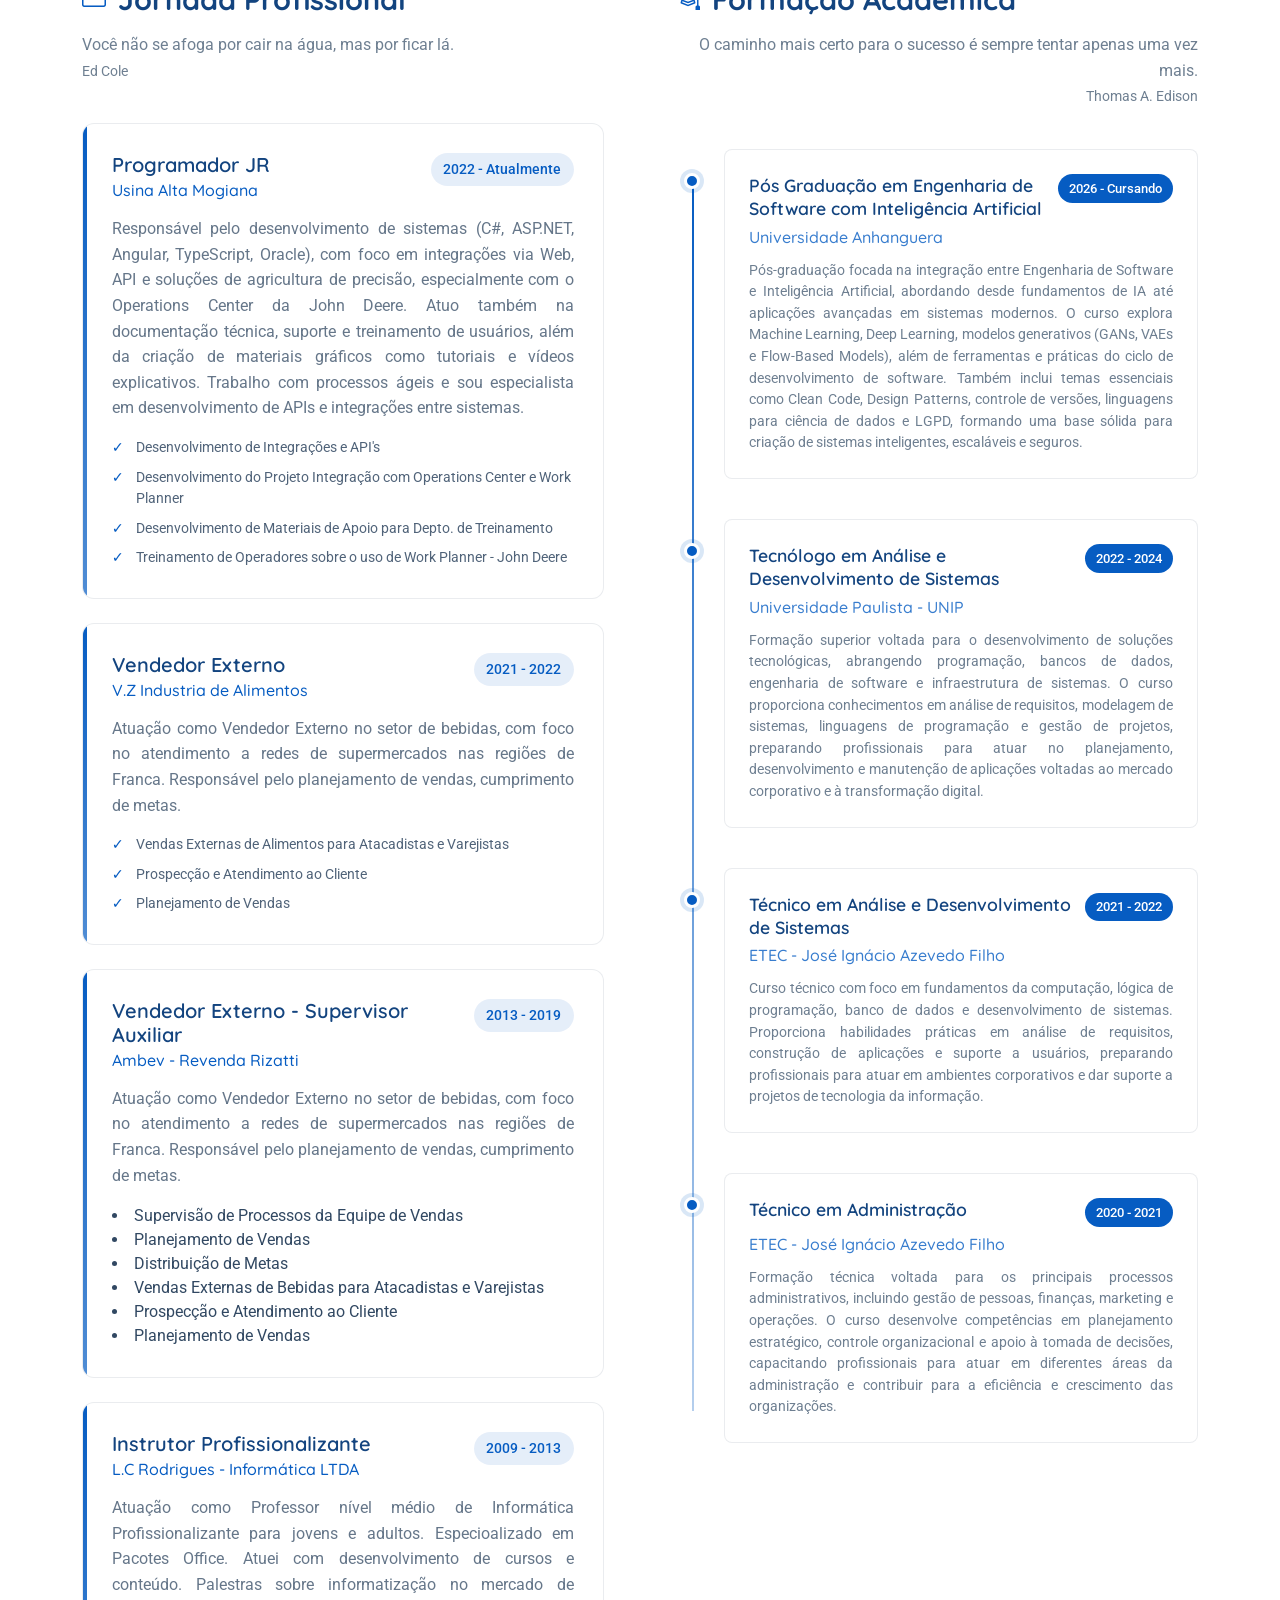
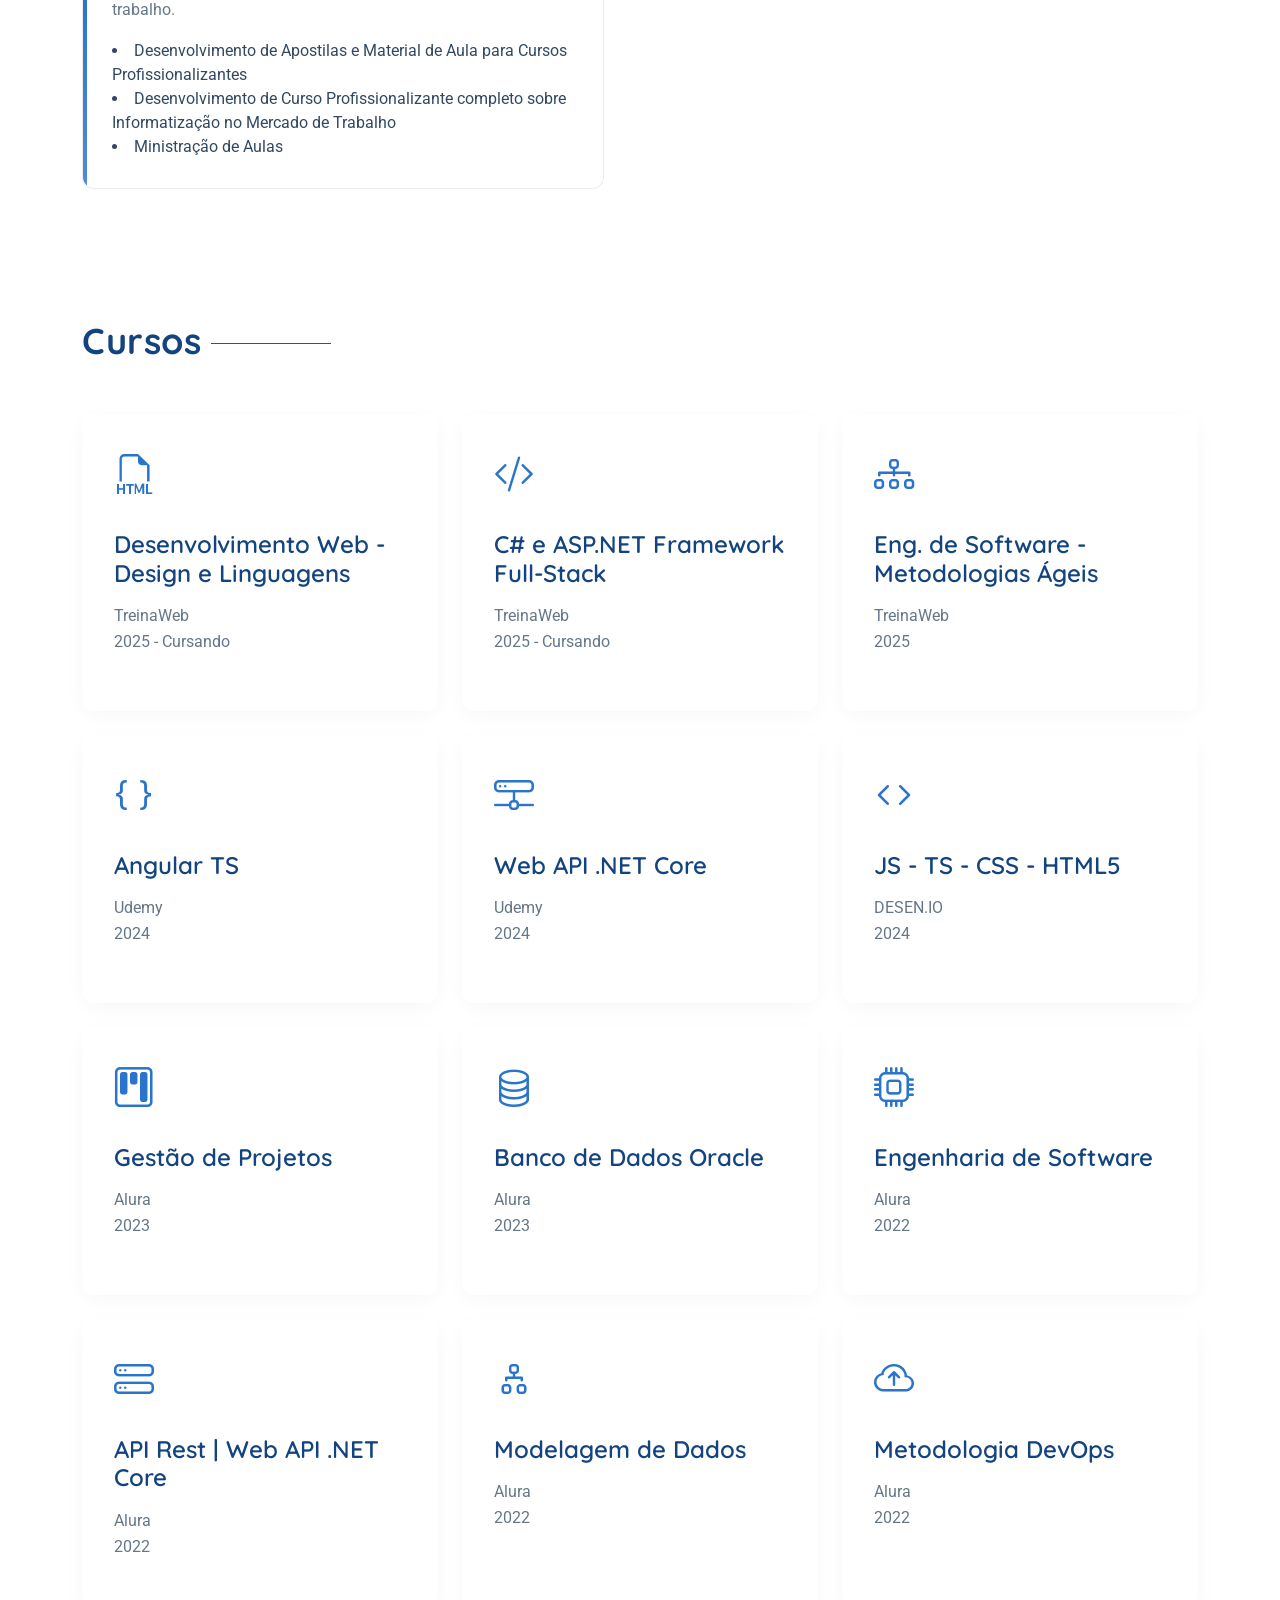
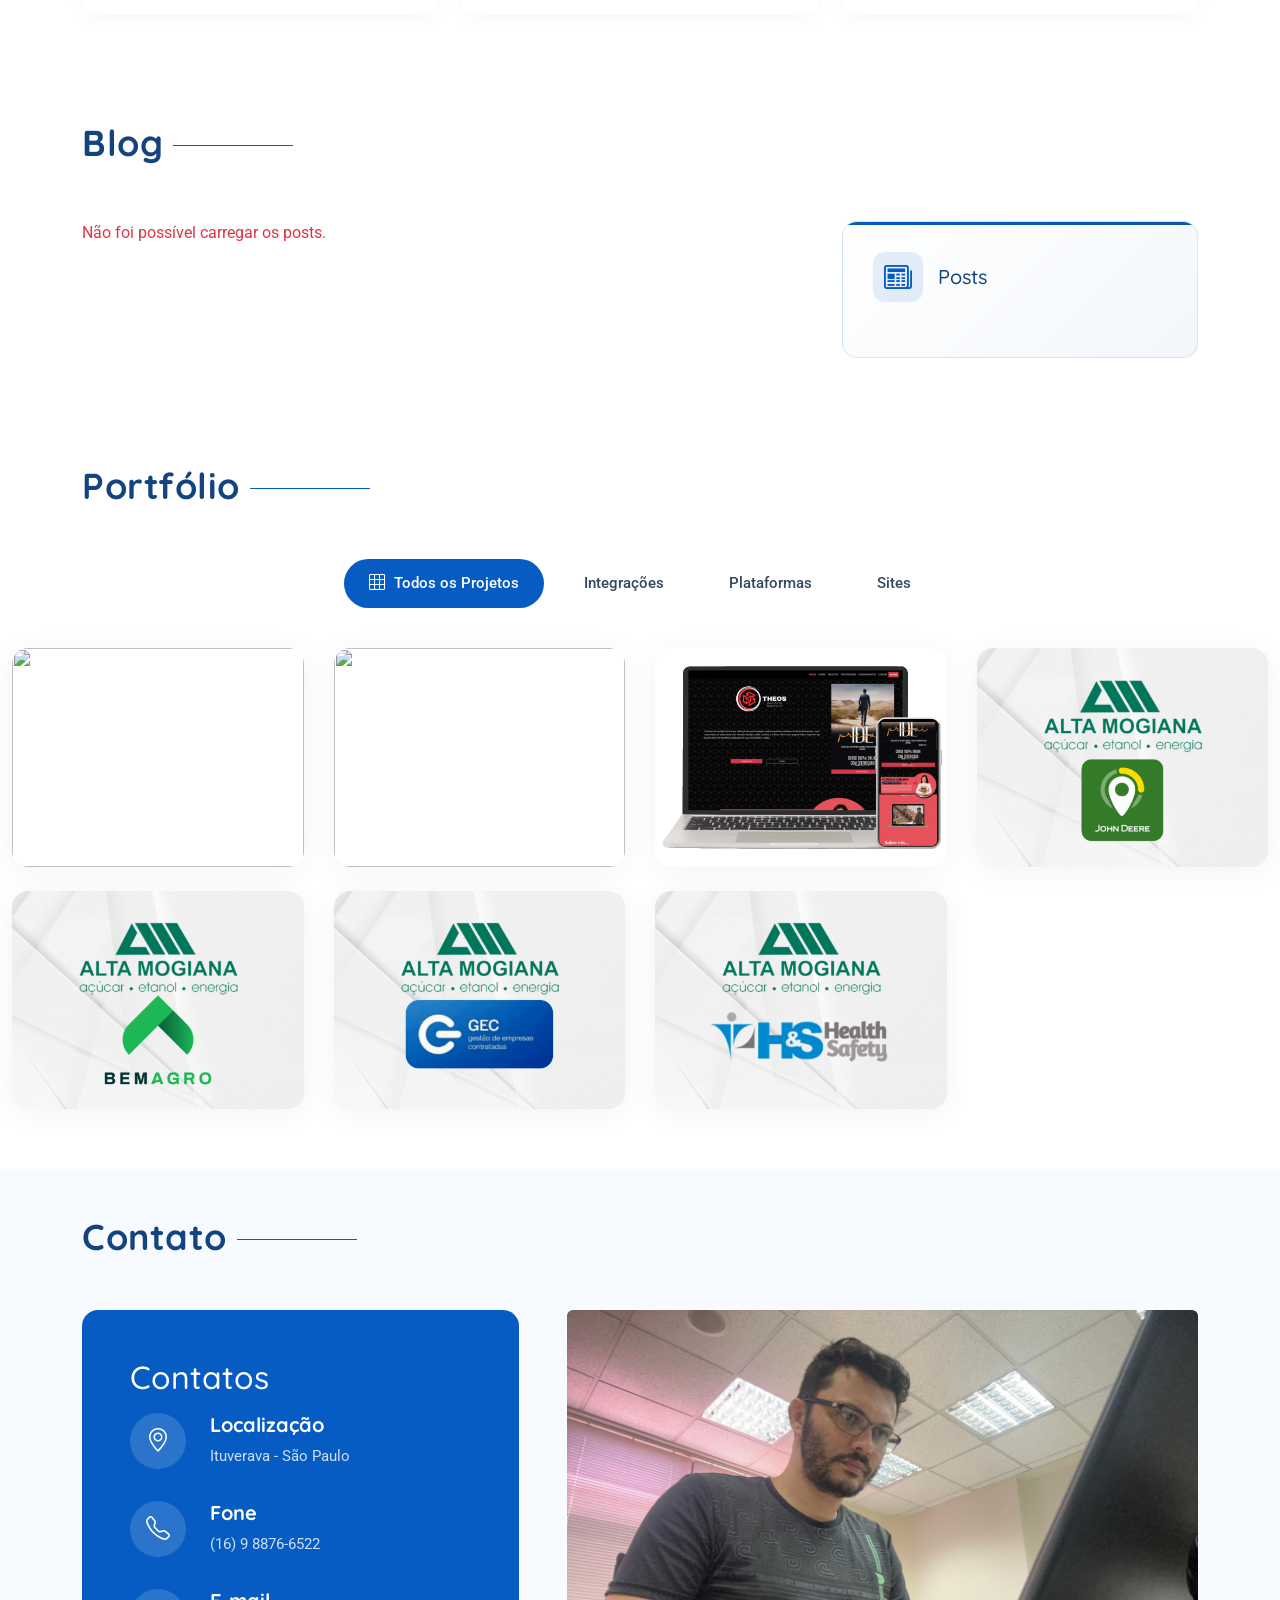
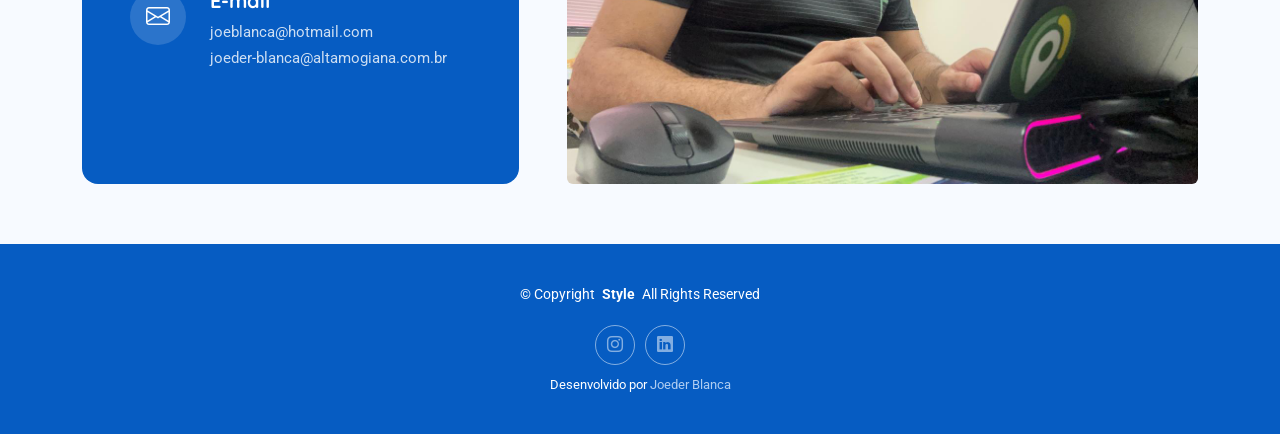
==== commit 86b25624: "feat: novas funcionalidades portifolio" ====
--- a/index.html
+++ b/index.html
@@ -51,23 +51,6 @@
       </a>
 
       <nav id="navmenu" class="navmenu">
-        <div class="profile-img">
-          <img src="assets/img/profile/joe2.jpg" alt="" class="img-fluid rounded-circle" />
-        </div>
-
-        <a href="index.html" class="logo d-flex align-items-center justify-content-center active">
-          <!-- Uncomment the line below if you also wish to use an image logo -->
-          <!-- <img src="assets/img/logo.webp" alt=""> -->
-          <h1 class="sitename">Joeder Blanca</h1>
-        </a>
-
-        <div class="social-links text-center">
-          <a href="https://www.instagram.com/joe_blanca/" class="instagram"><i class="bi bi-instagram"></i></a>
-          <a href="https://teams.microsoft.com/v2/" class="google-plus"><i class="bi bi-microsoft-teams"></i></a>
-          <a href="https://www.linkedin.com/in/joeder-blanca-032577201/" class="linkedin"><i
-              class="bi bi-linkedin"></i></a>
-        </div>
-
         <ul>
           <li><a href="#hero">Home</a></li>
           <li><a href="#about">Sobre mim</a></li>
@@ -75,7 +58,7 @@
           <li><a href="#blog">Blog</a></li>
           <li><a href="#portfolio">Portfólio</a></li>
           <li><a href="#contact">Contato</a></li>
-          <li><a href="post-blog.html" class="admin-link"><i class="bi bi-person-gear"></i> Admin</a></li>
+          <li><a href="admin.html">Admin</a></li>
         </ul>
         <i class="mobile-nav-toggle d-xl-none bi bi-list"></i>
       </nav>
@@ -1249,9 +1232,17 @@
       function createFeaturedPost(post) {
         if (!post) return "";
 
-        const paragraphs = post.content.split("\n\n");
-        const description1 = paragraphs[0] || "";
-        const description2 = paragraphs[1] || "";
+        // Extrai apenas o texto puro do HTML salvo pelo editor
+        const tempDiv = document.createElement("div");
+        tempDiv.innerHTML = post.content || "";
+        let plainText = tempDiv.textContent || tempDiv.innerText || "";
+        
+        // Limita o tamanho do resumo
+        let summary = plainText;
+        if (summary.length > 250) {
+          summary = summary.substring(0, 250) + "...";
+        }
+
 
         return `
     <div class="skills-grid">
@@ -1278,8 +1269,7 @@
                       </div>
                     </div>
                     <div class="col-12 col-sm-6">
-                      <p style="text-align: justify;">${description1}</p>
-                      <p class="d-none d-sm-block" style="text-align: justify;">${description2}</p>
+                      <p style="text-align: justify;">${summary}</p>
                     </div>
                     <div class="col-6 mt-2 pt-2 border-top">
                       <!-- Usando o 'tag' do seu JSON no lugar da data -->
@@ -1338,7 +1328,12 @@
         return;
       }
 
-      fetch("assets/posts.json")
+      fetch("https://pyibnkqafmoeypjpbhwr.supabase.co/rest/v1/posts?select=*&order=id.desc", {
+        headers: {
+          "apikey": "sb_publishable_cwUyRtxb_cRsQTp3x-Lm9A_JavaOLts",
+          "Authorization": "Bearer sb_publishable_cwUyRtxb_cRsQTp3x-Lm9A_JavaOLts"
+        }
+      })
         .then((response) => {
           if (!response.ok) {
             throw new Error(`Erro HTTP: ${response.status}`);
--- a/assets/css/main.css
+++ b/assets/css/main.css
@@ -174,103 +174,19 @@
 # Navigation Menu
 --------------------------------------------------------------*/
 /* Navmenu */
-.mobile-nav-toggle {
-  color: var(--nav-color);
-  position: fixed;
-  top: 20px;
-  right: 20px;
-  font-size: 32px;
-  line-height: 0;
-  cursor: pointer;
-  display: block !important;
-  z-index: 998;
-  transition: 0.3s;
-}
-
-.mobile-nav-toggle:hover {
-  color: var(--nav-hover-color);
-}
-
 .navmenu {
-  position: fixed;
-  top: 0;
-  bottom: 0;
-  right: -300px;
-  z-index: 997;
-  transition: 0.3s;
-  width: 300px;
-  overflow: hidden;
-}
-
-.navmenu .profile-img img {
-  margin: 15px auto;
-  display: block;
-  width: 160px;
-  border: 8px solid color-mix(in srgb, var(--contrast-color), transparent 85%);
-}
-
-.navmenu .logo {
-  line-height: 1;
-  margin-bottom: 15px;
-}
-
-.navmenu .logo img {
-  max-height: 32px;
-  margin-right: 8px;
-}
-
-.navmenu .logo h1 {
-  font-size: 24px;
+  padding: 0;
+}
+
+.navmenu ul {
+  list-style: none;
+  padding: 0;
   margin: 0;
-  font-weight: 700;
-  color: var(--contrast-color);
-}
-
-.navmenu .social-links {
-  margin: 0 0 20px 0;
-}
-
-.navmenu .social-links a {
-  font-size: 16px;
-  display: inline-flex;
-  align-items: center;
-  justify-content: center;
-  padding: 0;
-  background: color-mix(in srgb, var(--contrast-color), transparent 90%);
-  color: var(--contrast-color);
-  margin: 0 2px;
-  border-radius: 50%;
-  width: 40px;
-  height: 40px;
-  transition: 0.3s;
-}
-
-.navmenu .social-links a i {
-  margin: 0;
-}
-
-.navmenu .social-links a:hover {
-  color: var(--contrast-color);
-  background: var(--accent-color);
-}
-
-.navmenu ul {
-  display: block;
-  list-style: none;
-  padding: 10px 0;
-  margin: 0;
-  overflow-y: auto;
-  transition: 0.3s;
-  z-index: 998;
 }
 
 .navmenu a,
 .navmenu a:focus {
-  color: var(--nav-dropdown-color);
-  padding: 10px 20px;
   font-family: var(--nav-font);
-  font-size: 17px;
-  font-weight: 500;
   display: flex;
   align-items: center;
   justify-content: space-between;
@@ -278,73 +194,221 @@
   transition: 0.3s;
 }
 
-.navmenu a i,
-.navmenu a:focus i {
-  font-size: 12px;
-  line-height: 0;
-  margin-left: 5px;
-  width: 30px;
-  height: 30px;
-  display: flex;
-  align-items: center;
-  justify-content: center;
-  border-radius: 50%;
-  transition: 0.3s;
-  background-color: color-mix(in srgb, var(--accent-color), transparent 90%);
-}
-
-.navmenu a i:hover,
-.navmenu a:focus i:hover {
-  background-color: var(--accent-color);
-  color: var(--contrast-color);
-}
-
-.navmenu a:hover,
-.navmenu .active,
-.navmenu .active:focus {
-  color: var(--nav-dropdown-hover-color);
-}
-
-.navmenu .active i,
-.navmenu .active:focus i {
-  background-color: var(--accent-color);
-  color: var(--contrast-color);
-  transform: rotate(180deg);
-}
-
-.navmenu .dropdown ul {
-  position: static;
+/* Hide side-panel elements from top navmenu by default, except in mobile */
+.navmenu .profile-img img,
+.navmenu .logo,
+.navmenu .social-links {
   display: none;
-  z-index: 99;
-  padding: 10px 0;
-  margin: 10px 20px;
-  box-shadow: none;
-  transition: all 0.5s ease-in-out;
-}
-
-.navmenu .dropdown>.dropdown-active {
-  display: block;
-  background-color: var(--nav-dropdown-background-color);
-  border: 1px solid color-mix(in srgb, var(--nav-dropdown-color), transparent 90%);
-}
-
-.mobile-nav-active {
-  overflow: hidden;
-}
-
-.mobile-nav-active .mobile-nav-toggle {
-  right: 310px;
-  font-size: 36px;
-}
-
-.mobile-nav-active .navmenu {
-  position: fixed;
-  overflow: hidden;
-  top: 0;
-  bottom: 0;
-  right: 0;
-  background-color: var(--nav-mobile-background-color);
-  transition: 0.3s;
+}
+
+/* Desktop Navigation */
+@media (min-width: 1200px) {
+  .navmenu ul {
+    display: flex;
+    flex-direction: row;
+    align-items: center;
+    gap: 10px;
+  }
+  
+  .navmenu a,
+  .navmenu a:focus {
+    padding: 18px 15px;
+    font-size: 16px;
+    font-weight: 500;
+    color: var(--nav-color);
+  }
+
+  .navmenu a:hover,
+  .navmenu .active,
+  .navmenu .active:focus {
+    color: var(--nav-hover-color);
+  }
+
+  .navmenu .dropdown ul {
+    position: absolute;
+    display: none;
+    background: var(--nav-dropdown-background-color);
+    padding: 10px 0;
+    box-shadow: 0px 4px 10px rgba(0, 0, 0, 0.1);
+  }
+
+  .navmenu .dropdown:hover > ul {
+    display: block;
+  }
+}
+
+/* Mobile Navigation */
+@media (max-width: 1199px) {
+  .mobile-nav-toggle {
+    color: var(--nav-color);
+    position: fixed;
+    top: 20px;
+    right: 20px;
+    font-size: 32px;
+    line-height: 0;
+    cursor: pointer;
+    display: block !important;
+    z-index: 998;
+    transition: 0.3s;
+  }
+  
+  .mobile-nav-toggle:hover {
+    color: var(--nav-hover-color);
+  }
+  
+  .navmenu {
+    position: fixed;
+    top: 0;
+    bottom: 0;
+    right: -300px;
+    z-index: 997;
+    transition: 0.3s;
+    width: 300px;
+    overflow: hidden;
+    background-color: var(--background-color);
+  }
+  
+  .navmenu .profile-img img,
+  .navmenu .logo,
+  .navmenu .social-links {
+    display: block;
+  }
+
+  .navmenu .profile-img img {
+    margin: 15px auto;
+    width: 160px;
+    border: 8px solid color-mix(in srgb, var(--contrast-color), transparent 85%);
+  }
+
+  .navmenu .logo {
+    line-height: 1;
+    margin-bottom: 15px;
+  }
+
+  .navmenu .logo img {
+    max-height: 32px;
+    margin-right: 8px;
+  }
+
+  .navmenu .logo h1 {
+    font-size: 24px;
+    margin: 0;
+    font-weight: 700;
+    color: var(--contrast-color);
+  }
+
+  .navmenu .social-links {
+    margin: 0 0 20px 0;
+  }
+
+  .navmenu .social-links a {
+    font-size: 16px;
+    display: inline-flex;
+    align-items: center;
+    justify-content: center;
+    padding: 0;
+    background: color-mix(in srgb, var(--contrast-color), transparent 90%);
+    color: var(--contrast-color);
+    margin: 0 2px;
+    border-radius: 50%;
+    width: 40px;
+    height: 40px;
+    transition: 0.3s;
+  }
+
+  .navmenu .social-links a i {
+    margin: 0;
+  }
+
+  .navmenu .social-links a:hover {
+    color: var(--contrast-color);
+    background: var(--accent-color);
+  }
+  
+  .navmenu ul {
+    display: block;
+    padding: 10px 0;
+    overflow-y: auto;
+    transition: 0.3s;
+    z-index: 998;
+  }
+  
+  .navmenu a,
+  .navmenu a:focus {
+    color: var(--nav-dropdown-color);
+    padding: 10px 20px;
+    font-size: 17px;
+    font-weight: 500;
+  }
+  
+  .navmenu a i,
+  .navmenu a:focus i {
+    font-size: 12px;
+    line-height: 0;
+    margin-left: 5px;
+    width: 30px;
+    height: 30px;
+    display: flex;
+    align-items: center;
+    justify-content: center;
+    border-radius: 50%;
+    transition: 0.3s;
+    background-color: color-mix(in srgb, var(--accent-color), transparent 90%);
+  }
+  
+  .navmenu a i:hover,
+  .navmenu a:focus i:hover {
+    background-color: var(--accent-color);
+    color: var(--contrast-color);
+  }
+  
+  .navmenu a:hover,
+  .navmenu .active,
+  .navmenu .active:focus {
+    color: var(--nav-dropdown-hover-color);
+  }
+  
+  .navmenu .active i,
+  .navmenu .active:focus i {
+    background-color: var(--accent-color);
+    color: var(--contrast-color);
+    transform: rotate(180deg);
+  }
+  
+  .navmenu .dropdown ul {
+    position: static;
+    display: none;
+    z-index: 99;
+    padding: 10px 0;
+    margin: 10px 20px;
+    box-shadow: none;
+    transition: all 0.5s ease-in-out;
+  }
+  
+  .navmenu .dropdown > .dropdown-active {
+    display: block;
+    background-color: var(--nav-dropdown-background-color);
+    border: 1px solid color-mix(in srgb, var(--nav-dropdown-color), transparent 90%);
+  }
+  
+  .mobile-nav-active {
+    overflow: hidden;
+  }
+  
+  .mobile-nav-active .mobile-nav-toggle {
+    right: 310px;
+    font-size: 36px;
+  }
+  
+  .mobile-nav-active .navmenu {
+    position: fixed;
+    overflow: hidden;
+    top: 0;
+    bottom: 0;
+    right: 0;
+    background-color: var(--nav-mobile-background-color);
+    transition: 0.3s;
+  }
 }
 
 /*--------------------------------------------------------------
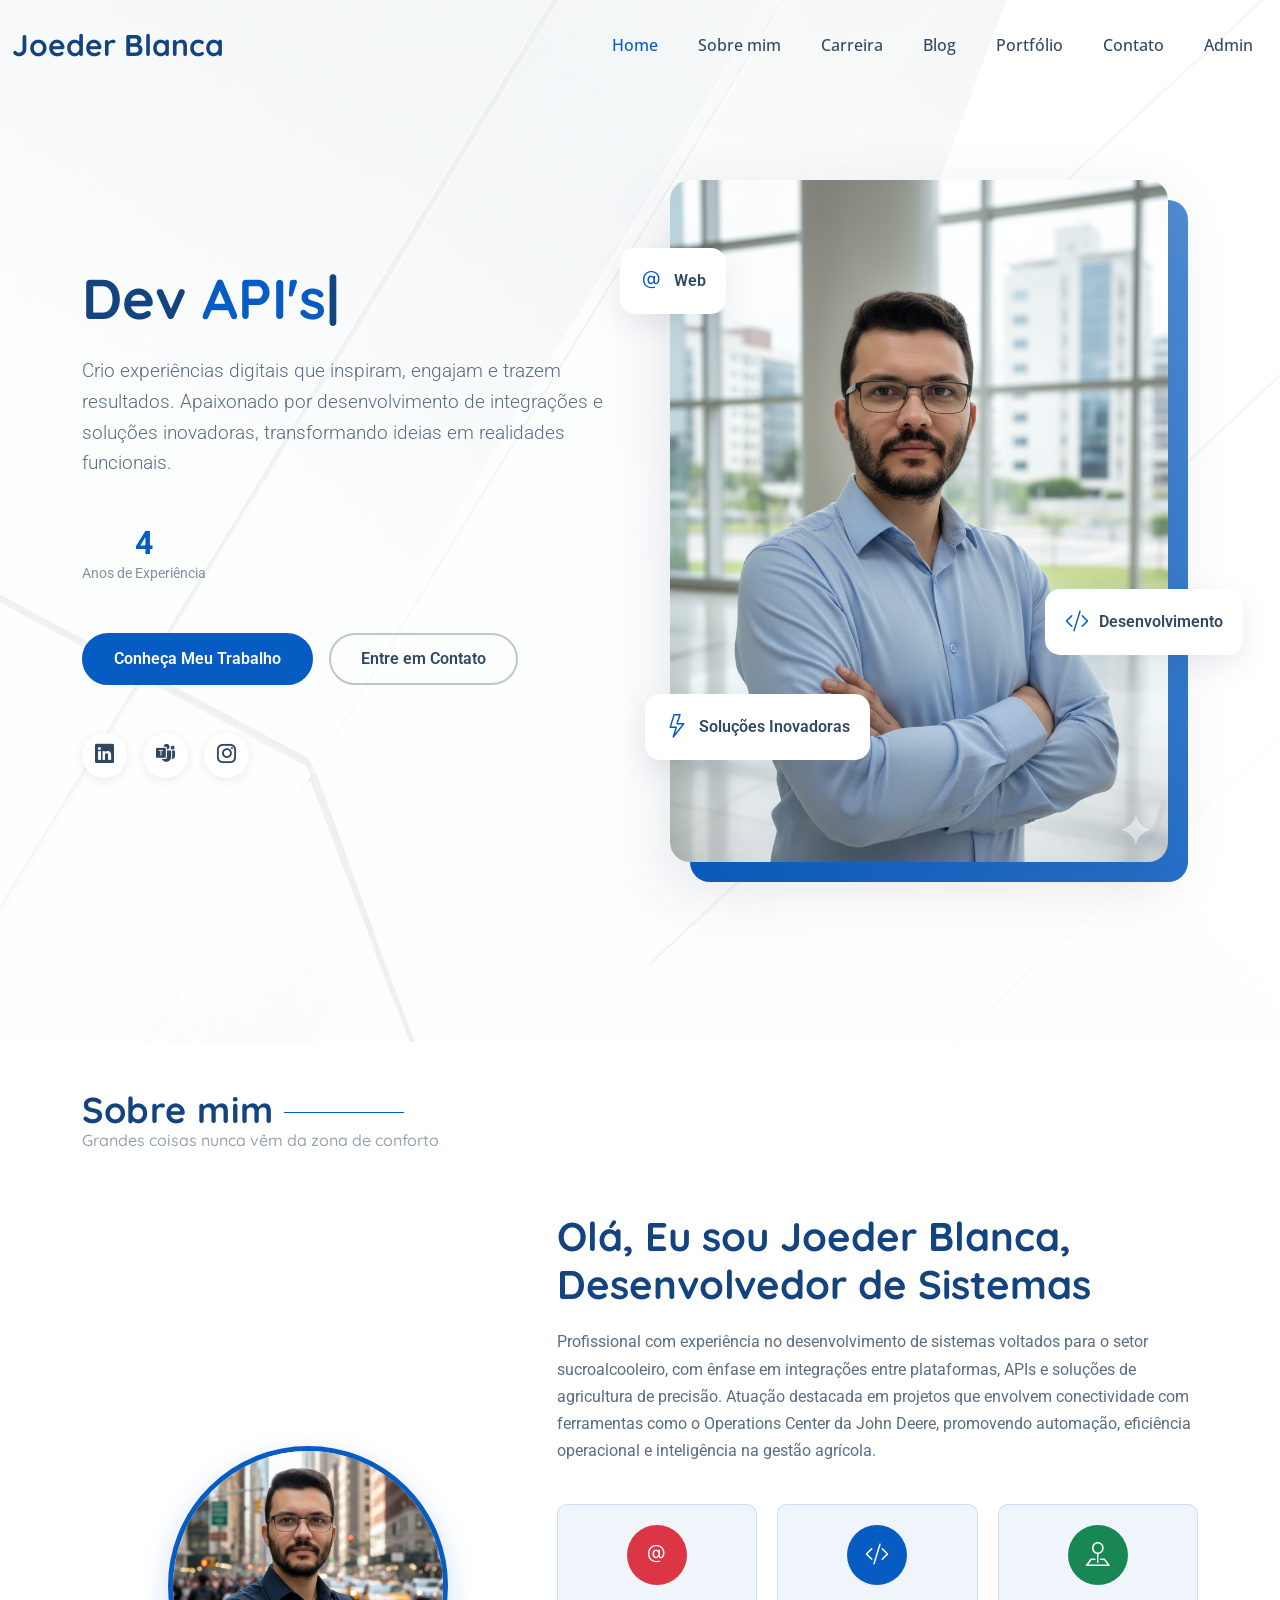
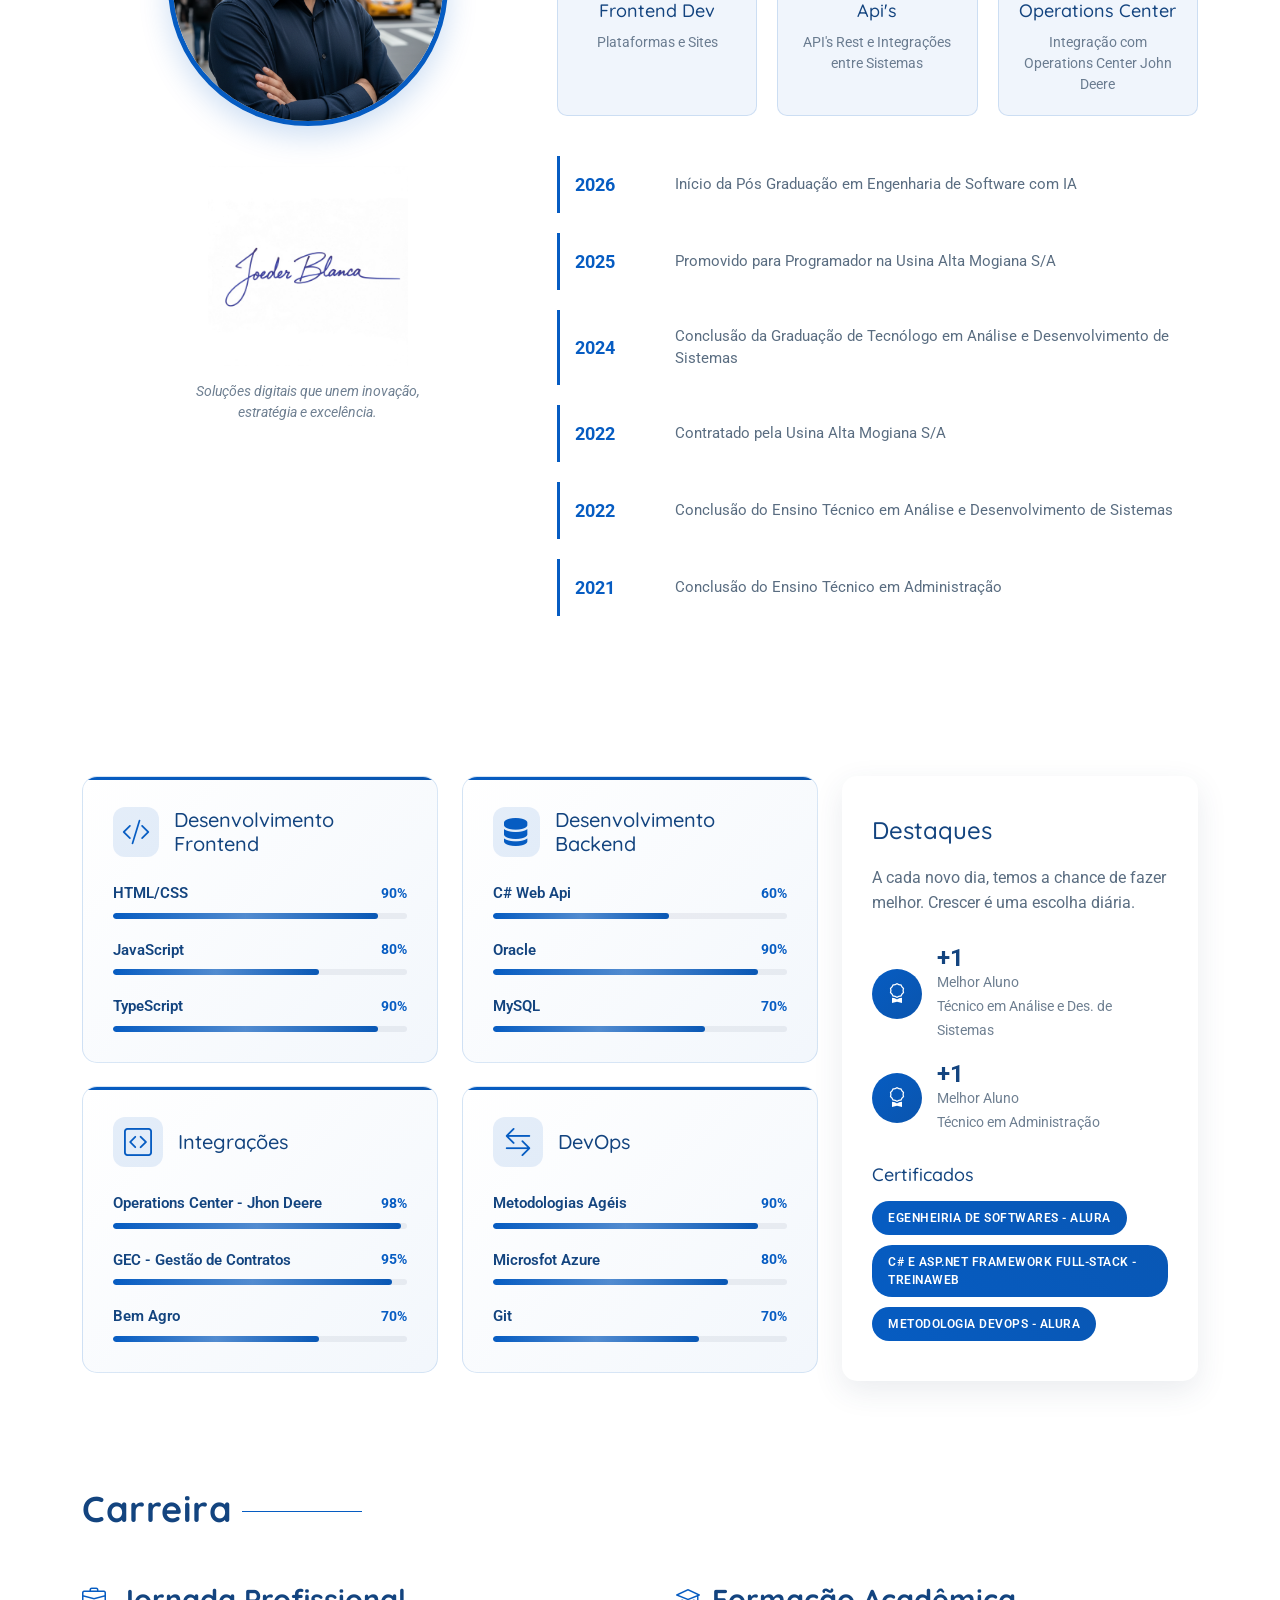
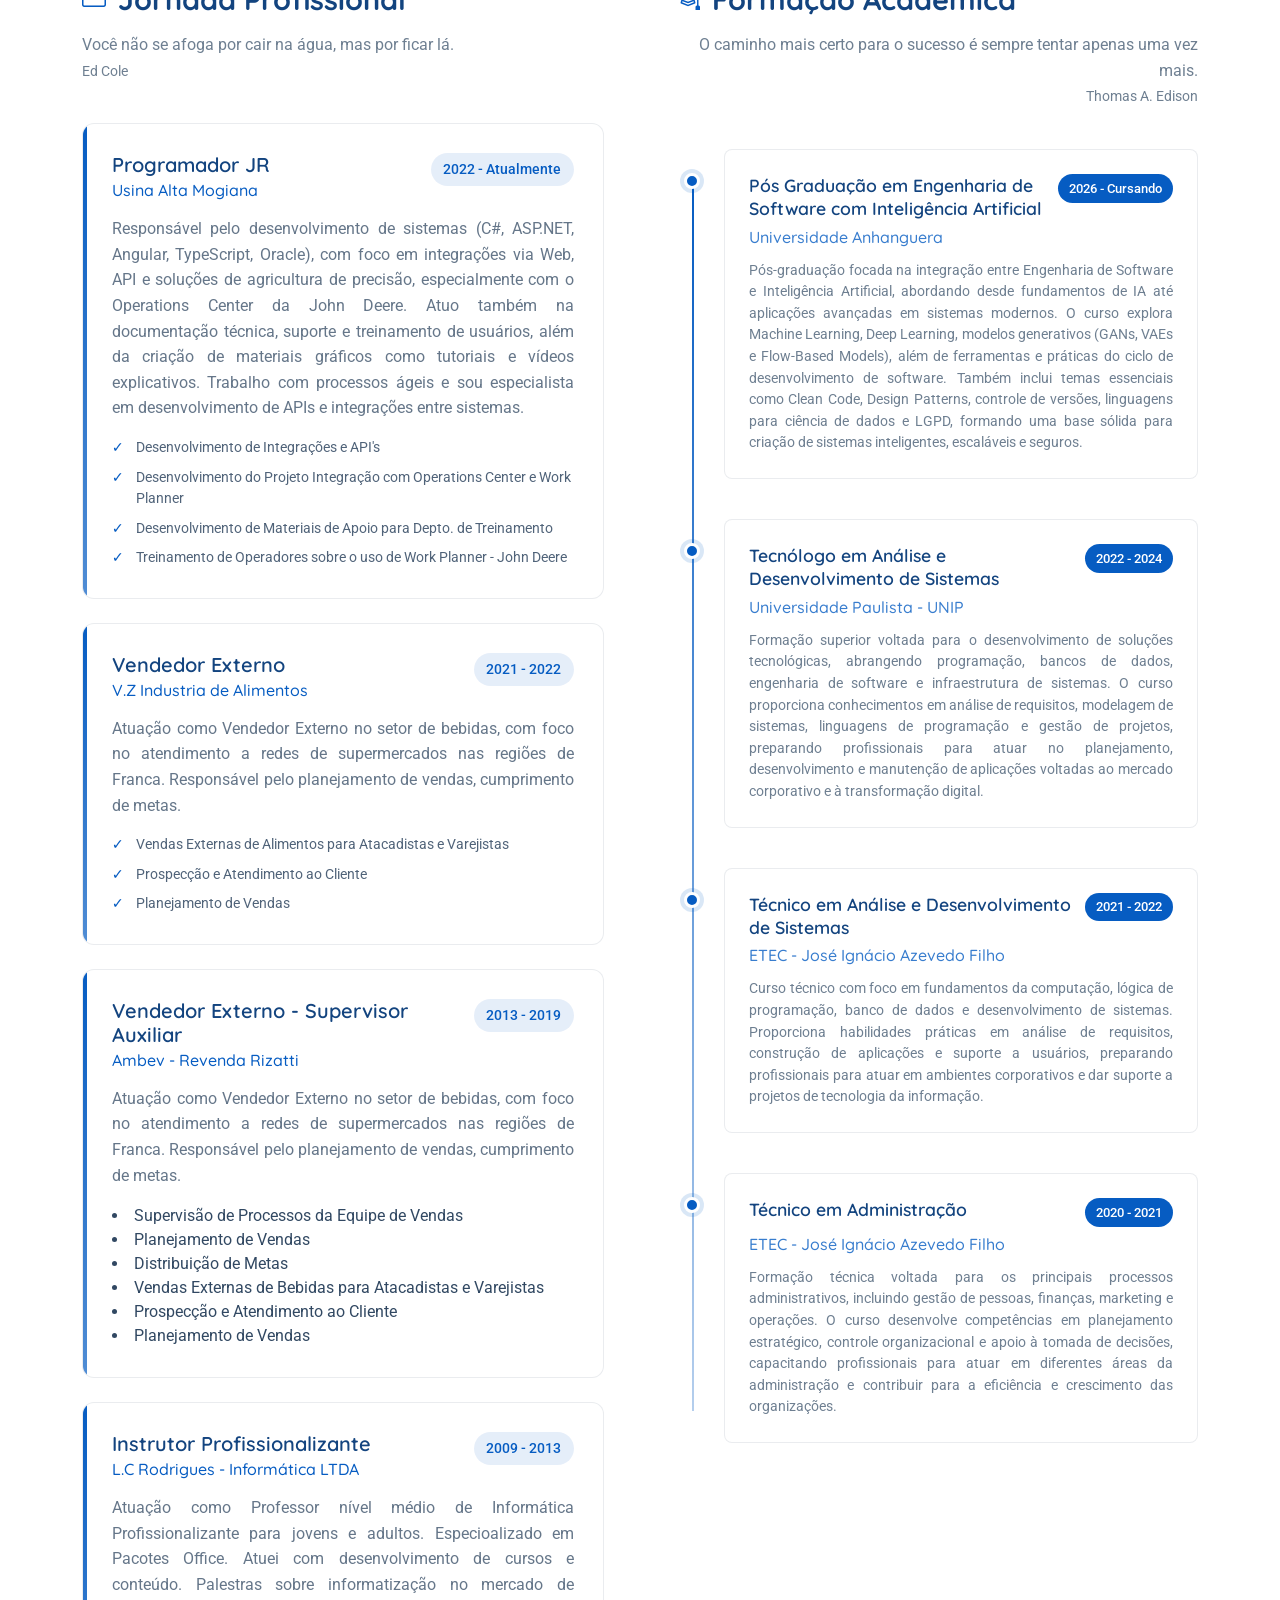
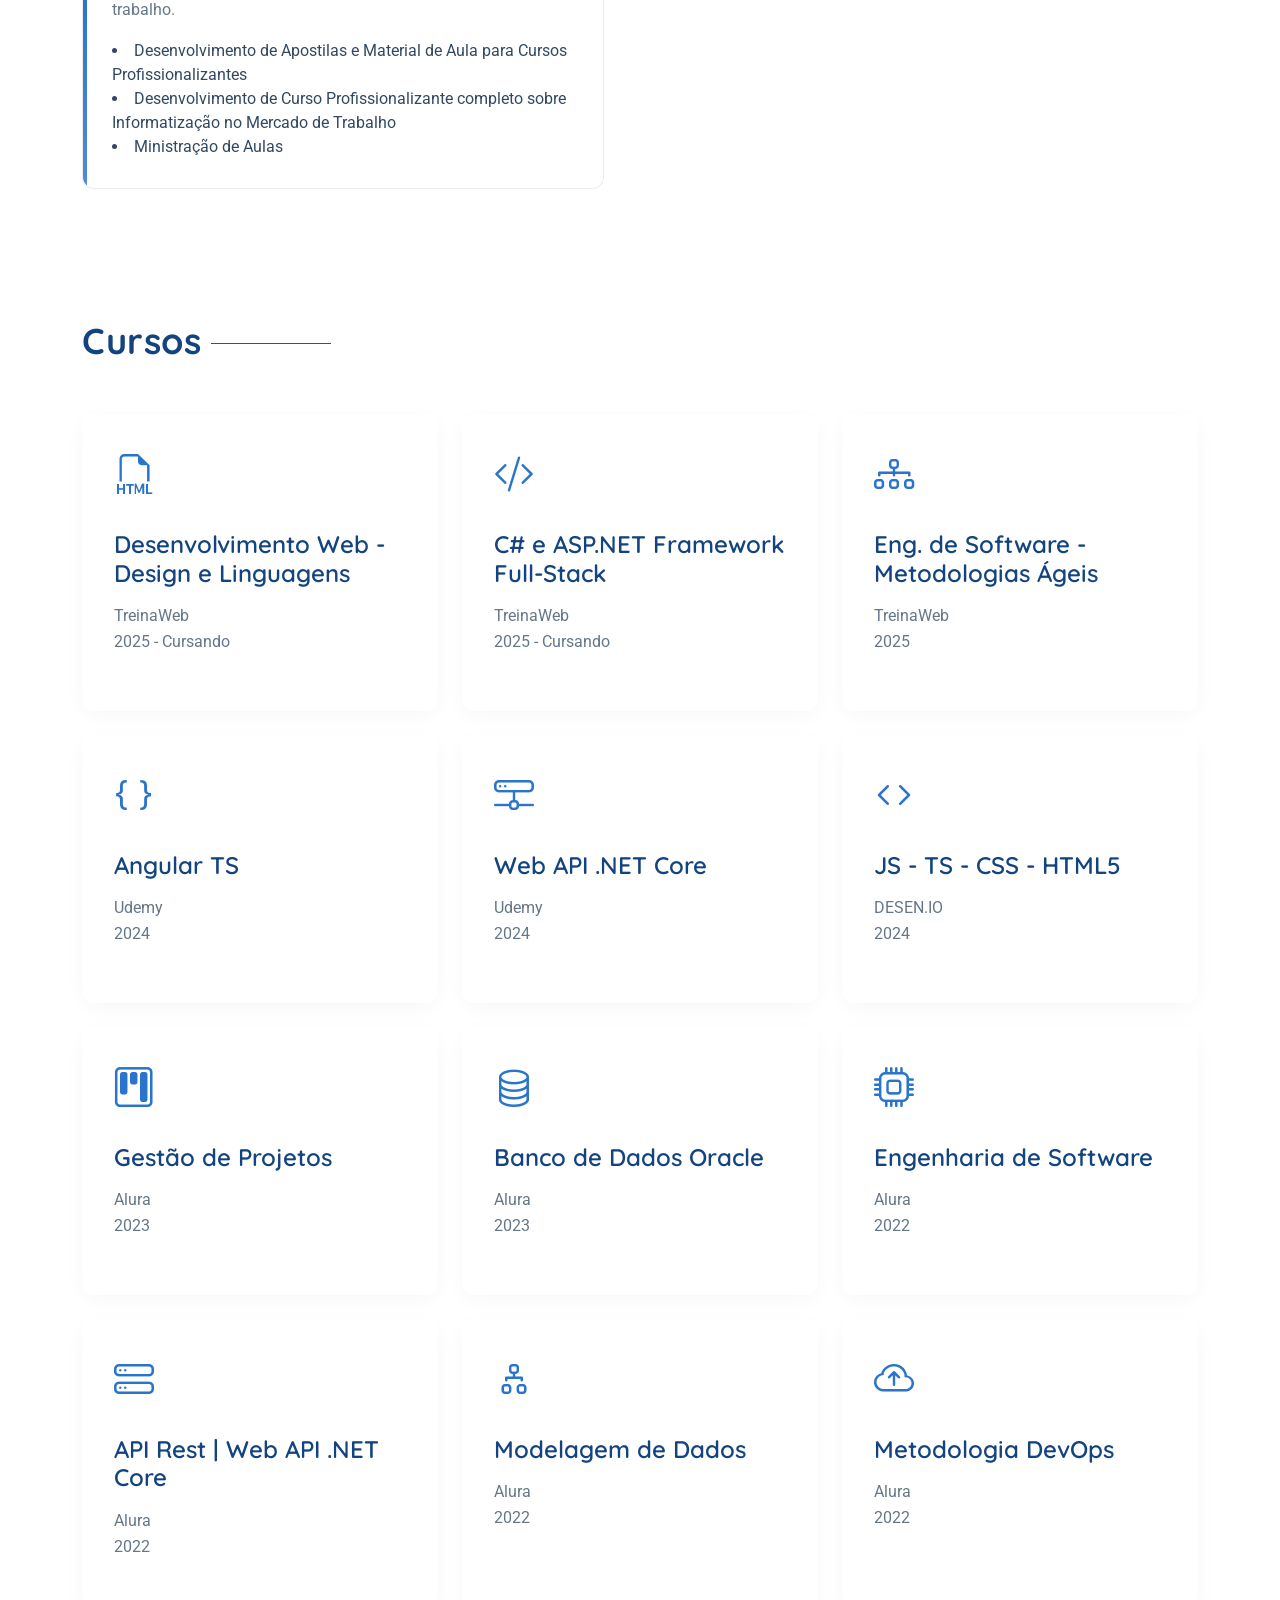
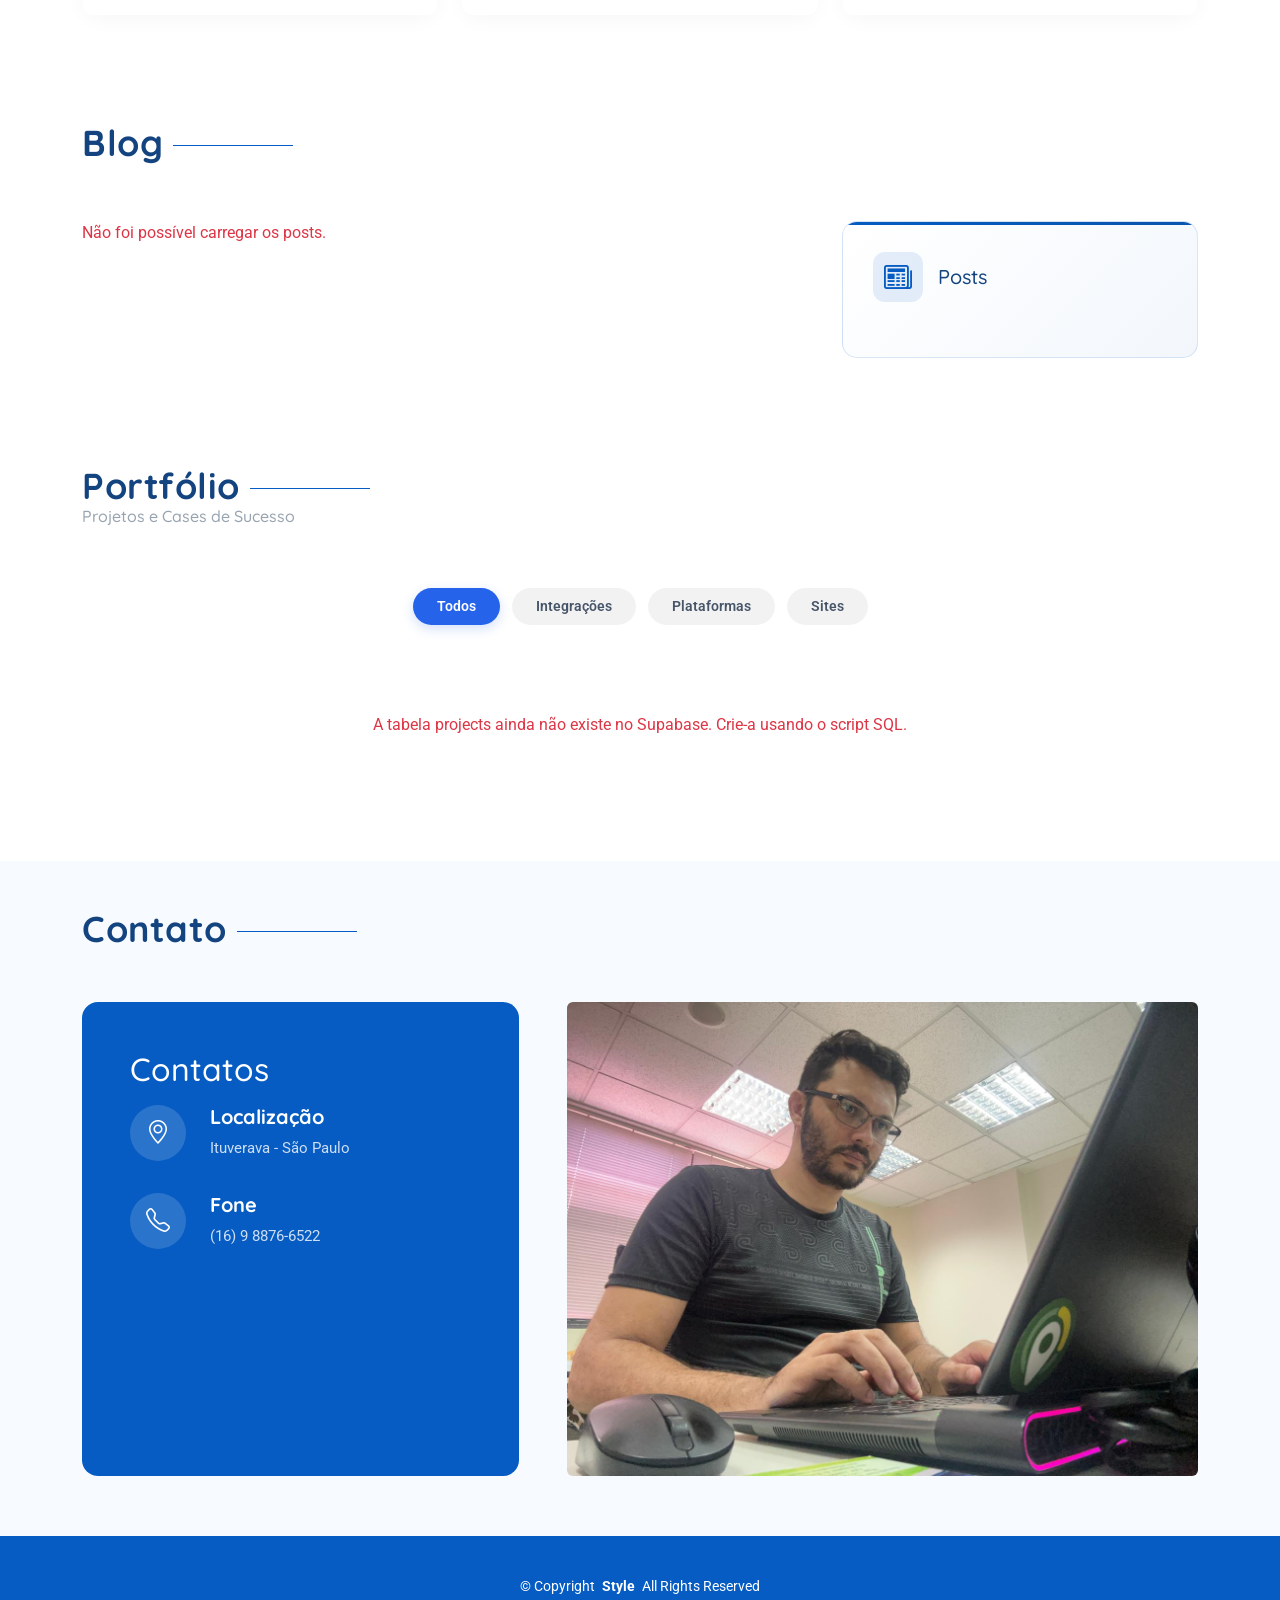
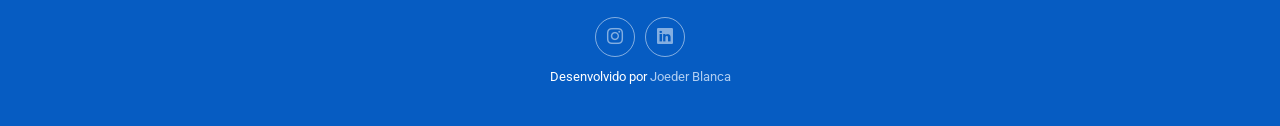
==== commit e0b1a9a5: "feat: novos projetos" ====
--- a/index.html
+++ b/index.html
@@ -787,207 +787,199 @@
 
     <!-- Portfólio Section -->
     <section id="portfolio" class="portfolio section">
+      <style>
+        .project-card-premium {
+          border-radius: 16px;
+          overflow: hidden;
+          position: relative;
+          background: rgba(255, 255, 255, 0.02);
+          border: none;
+          box-shadow: 0 10px 30px rgba(0, 0, 0, 0.08);
+          transition: all 0.4s cubic-bezier(0.175, 0.885, 0.32, 1.275);
+          display: flex;
+          flex-direction: column;
+          height: 480px;
+        }
+        .project-card-premium:hover {
+          transform: translateY(-8px);
+          box-shadow: 0 20px 40px rgba(0, 0, 0, 0.15);
+        }
+        .project-img-wrapper {
+          width: 100%;
+          height: 200px;
+          overflow: hidden;
+          position: relative;
+          background: #f8fafc;
+        }
+        .project-img-wrapper img {
+          width: 100%;
+          height: 100%;
+          object-fit: cover;
+          transition: transform 0.6s ease;
+        }
+        .project-card-premium:hover .project-img-wrapper img {
+          transform: scale(1.05);
+        }
+        .project-content {
+          padding: 24px;
+          display: flex;
+          flex-direction: column;
+          flex-grow: 1;
+          background: #fff;
+        }
+        .project-category {
+          font-size: 12px;
+          text-transform: uppercase;
+          letter-spacing: 1px;
+          font-weight: 700;
+          color: #2563eb;
+          margin-bottom: 10px;
+        }
+        .project-title {
+          font-size: 20px;
+          font-weight: 700;
+          margin-bottom: 12px;
+          color: #1e293b;
+        }
+        .project-desc {
+          font-size: 14.5px;
+          color: #64748b;
+          line-height: 1.6;
+          margin-bottom: 24px;
+          flex-grow: 1;
+          text-align: justify;
+        }
+        .project-link-btn {
+          display: inline-flex;
+          align-items: center;
+          gap: 8px;
+          font-size: 14px;
+          font-weight: 600;
+          color: #1e293b;
+          text-decoration: none;
+          transition: color 0.3s;
+          margin-top: auto;
+        }
+        .project-link-btn i {
+          transition: transform 0.3s;
+        }
+        .project-link-btn:hover {
+          color: #2563eb;
+        }
+        .project-link-btn:hover i {
+          transform: translateX(4px);
+        }
+        
+        /* Filters */
+        .portfolio-filters-modern {
+          display: flex;
+          justify-content: center;
+          gap: 12px;
+          margin-bottom: 40px;
+          flex-wrap: wrap;
+          padding: 0;
+          list-style: none;
+        }
+        .portfolio-filters-modern li {
+          cursor: pointer;
+          padding: 8px 24px;
+          border-radius: 50px;
+          font-size: 14px;
+          font-weight: 600;
+          background: rgba(0,0,0,0.05);
+          color: #475569;
+          transition: all 0.3s;
+        }
+        .portfolio-filters-modern li:hover, .portfolio-filters-modern li.filter-active {
+          background: #2563eb;
+          color: white;
+          box-shadow: 0 4px 12px rgba(37, 99, 235, 0.2);
+        }
+        
+        /* Skeleton */
+        .skeleton {
+          background: linear-gradient(90deg, #f1f5f9 25%, #e2e8f0 50%, #f1f5f9 75%);
+          background-size: 200% 100%;
+          animation: skeleton-loading 1.5s infinite;
+          border-radius: 4px;
+        }
+        @keyframes skeleton-loading {
+          0% { background-position: 200% 0; }
+          100% { background-position: -200% 0; }
+        }
+      </style>
+
       <!-- Section Title -->
       <div class="container section-title">
         <h2>Portfólio</h2>
-      </div>
-      <!-- End Section Title -->
-
-      <div class="container-fluid" data-aos="fade-up" data-aos-delay="100">
-        <div class="isotope-layout" data-default-filter="*" data-layout="masonry" data-sort="original-order">
-          <ul class="portfolio-filters isotope-filters" data-aos="fade-up" data-aos-delay="200">
-            <li data-filter="*" class="filter-active">
-              <i class="bi bi-grid-3x3"></i> Todos os Projetos
-            </li>
-            <li data-filter=".filter-api">Integrações</li>
-            <li data-filter=".filter-plataform">Plataformas</li>
-            <li data-filter=".filter-site">Sites</li>
-          </ul>
-
-          <div class="row g-4 isotope-container" data-aos="fade-up" data-aos-delay="300">
-            <div class="col-xl-3 col-lg-4 col-md-6 portfolio-item isotope-item filter-site">
-              <article class="portfolio-entry">
-                <figure class="entry-image">
-                  <img src="assets/img/portfolio/3.gif" class="img-fluid" alt="" loading="lazy" />
-                  <div class="entry-overlay">
-                    <div class="overlay-content">
-                      <div class="entry-meta">Site Institucional</div>
-                      <h3 class="entry-title">Bioferth</h3>
-                      <div class="entry-links">
-                        <a href="assets/img/portfolio/3.gif" class="glightbox" data-gallery="portfolio-gallery-ui"
-                          data-glightbox="title: Site Institucional desenvolvido para empresa Bioferth.">
-                          <i class="bi bi-arrows-angle-expand"></i>
-                        </a>
-                        <!-- <a href="portfolio-details.html">
-                          <i class="bi bi-arrow-right"></i>
-                        </a> -->
-                      </div>
-                    </div>
-                  </div>
-                </figure>
-              </article>
-            </div>
-            <!-- End Portfólio Item -->
-
-            <div class="col-xl-3 col-lg-4 col-md-6 portfolio-item isotope-item filter-site">
-              <article class="portfolio-entry">
-                <figure class="entry-image">
-                  <img src="assets/img/portfolio/4.gif" class="img-fluid" alt="" loading="lazy" />
-                  <div class="entry-overlay">
-                    <div class="overlay-content">
-                      <div class="entry-meta">Site Institucional</div>
-                      <h3 class="entry-title">Aromatran</h3>
-                      <div class="entry-links">
-                        <a href="assets/img/portfolio/4.gif" class="glightbox"
-                          data-gallery="portfolio-gallery-development"
-                          data-glightbox="title: Site Institucional desenvolvido para o produto Aromatran">
-                          <i class="bi bi-arrows-angle-expand"></i>
-                        </a>
-                        <!-- <a href="portfolio-details.html">
-                          <i class="bi bi-arrow-right"></i>
-                        </a> -->
-                      </div>
-                    </div>
-                  </div>
-                </figure>
-              </article>
-            </div>
-            <!-- End Portfólio Item -->
-
-            <div class="col-xl-3 col-lg-4 col-md-6 portfolio-item isotope-item filter-plataform">
-              <article class="portfolio-entry">
-                <figure class="entry-image">
-                  <img src="assets/img/portfolio/2.gif" class="img-fluid" alt="" loading="lazy" />
-                  <div class="entry-overlay">
-                    <div class="overlay-content">
-                      <div class="entry-meta">Plataforma de Cursos</div>
-                      <h3 class="entry-title">Instituto Theos</h3>
-                      <div class="entry-links">
-                        <a href="assets/img/portfolio/2.gif" class="glightbox"
-                          data-gallery="portfolio-gallery-photography"
-                          data-glightbox="title: Urban Architecture; description: Sed ut perspiciatis unde omnis iste natus error sit voluptatem.">
-                          <i class="bi bi-arrows-angle-expand"></i>
-                        </a>
-                        <!-- <a href="portfolio-details.html">
-                          <i class="bi bi-arrow-right"></i>
-                        </a> -->
-                      </div>
-                    </div>
-                  </div>
-                </figure>
-              </article>
-            </div>
-            <!-- End Portfólio Item -->
-
-            <div class="col-xl-3 col-lg-4 col-md-6 portfolio-item isotope-item filter-api">
-              <article class="portfolio-entry">
-                <figure class="entry-image">
-                  <img src="assets/img/portfolio/1.gif" class="img-fluid" alt="" loading="lazy" />
-                  <div class="entry-overlay">
-                    <div class="overlay-content">
-                      <div class="entry-meta">Integração</div>
-                      <h3 class="entry-title">
-                        Usina Alta Mogiana e Operations Center
-                      </h3>
-                      <div class="entry-links">
-                        <a href="assets/img/portfolio/1.gif" class="glightbox"
-                          data-gallery="portfolio-gallery-marketing"
-                          data-glightbox="title: Integração entre a Usina Alta Mogiana e Operations Center.">
-                          <i class="bi bi-arrows-angle-expand"></i>
-                        </a>
-                        <!-- <a href="portfolio-details.html">
-                          <i class="bi bi-arrow-right"></i>
-                        </a> -->
-                      </div>
-                    </div>
-                  </div>
-                </figure>
-              </article>
-            </div>
-            <!-- End Portfólio Item -->
-
-            <div class="col-xl-3 col-lg-4 col-md-6 portfolio-item isotope-item filter-api">
-              <article class="portfolio-entry">
-                <figure class="entry-image">
-                  <img src="assets/img/portfolio/6.gif" class="img-fluid" alt="" loading="lazy" />
-                  <div class="entry-overlay">
-                    <div class="overlay-content">
-                      <div class="entry-meta">Integração</div>
-                      <h3 class="entry-title">
-                        Usina Alta Mogiana e Bem Agro
-                      </h3>
-                      <div class="entry-links">
-                        <a href="assets/img/portfolio/6.gif" class="glightbox"
-                          data-gallery="portfolio-gallery-marketing"
-                          data-glightbox="title: Integração entre a Usina Alta Mogiana e Bem Agro.">
-                          <i class="bi bi-arrows-angle-expand"></i>
-                        </a>
-                        <!-- <a href="portfolio-details.html">
-                          <i class="bi bi-arrow-right"></i>
-                        </a> -->
-                      </div>
-                    </div>
-                  </div>
-                </figure>
-              </article>
-            </div>
-            <!-- End Portfólio Item -->
-
-            <div class="col-xl-3 col-lg-4 col-md-6 portfolio-item isotope-item filter-api">
-              <article class="portfolio-entry">
-                <figure class="entry-image">
-                  <img src="assets/img/portfolio/5.gif" class="img-fluid" alt="" loading="lazy" />
-                  <div class="entry-overlay">
-                    <div class="overlay-content">
-                      <div class="entry-meta">Integração</div>
-                      <h3 class="entry-title">
-                        Usina Alta Mogiana e Bem Agro
-                      </h3>
-                      <div class="entry-links">
-                        <a href="assets/img/portfolio/5.gif" class="glightbox"
-                          data-gallery="portfolio-gallery-marketing"
-                          data-glightbox="title: Integração entre a Usina Alta Mogiana e Bem Agro.">
-                          <i class="bi bi-arrows-angle-expand"></i>
-                        </a>
-                        <!-- <a href="portfolio-details.html">
-                          <i class="bi bi-arrow-right"></i>
-                        </a> -->
-                      </div>
-                    </div>
-                  </div>
-                </figure>
-              </article>
-            </div>
-            <!-- End Portfólio Item -->
-
-            <div class="col-xl-3 col-lg-4 col-md-6 portfolio-item isotope-item filter-photography">
-              <article class="portfolio-entry">
-                <figure class="entry-image">
-                  <img src="assets/img/portfolio/7.gif" class="img-fluid" alt="" loading="lazy" />
-                  <div class="entry-overlay">
-                    <div class="overlay-content">
-                      <div class="entry-meta">Integração</div>
-                      <h3 class="entry-title">
-                        Usina Alta Mogiana e Health & Safety
-                      </h3>
-                      <div class="entry-links">
-                        <a href="assets/img/portfolio/7.gif" class="glightbox"
-                          data-gallery="portfolio-gallery-marketing"
-                          data-glightbox="title: Integração entre a Usina Alta Mogiana e Health & Safety.">
-                          <i class="bi bi-arrows-angle-expand"></i>
-                        </a>
-                        <!-- <a href="portfolio-details.html">
-                          <i class="bi bi-arrow-right"></i>
-                        </a> -->
-                      </div>
-                    </div>
-                  </div>
-                </figure>
-              </article>
-            </div>
-            <!-- End Portfólio Item -->
-          </div>
-          <!-- End Portfólio Container -->
+        <p>Projetos e Cases de Sucesso</p>
+      </div>
+
+      <div class="container" data-aos="fade-up" data-aos-delay="100">
+        
+        <ul class="portfolio-filters-modern" id="portfolio-filters">
+          <li data-filter="*" class="filter-active">Todos</li>
+          <li data-filter=".filter-api">Integrações</li>
+          <li data-filter=".filter-plataform">Plataformas</li>
+          <li data-filter=".filter-site">Sites</li>
+        </ul>
+
+        <div class="row g-4 isotope-container" id="projects-container">
+          <!-- Skeleton Loaders -->
+          <div class="col-xl-3 col-lg-4 col-md-6 portfolio-item">
+            <div class="project-card-premium">
+              <div class="project-img-wrapper skeleton" style="border-radius: 0;"></div>
+              <div class="project-content">
+                <div class="skeleton" style="width: 40%; height: 16px; margin-bottom: 12px;"></div>
+                <div class="skeleton" style="width: 80%; height: 24px; margin-bottom: 16px;"></div>
+                <div class="skeleton" style="width: 100%; height: 60px; margin-bottom: 24px;"></div>
+              </div>
+            </div>
+          </div>
+          <div class="col-xl-3 col-lg-4 col-md-6 portfolio-item">
+            <div class="project-card-premium">
+              <div class="project-img-wrapper skeleton" style="border-radius: 0;"></div>
+              <div class="project-content">
+                <div class="skeleton" style="width: 40%; height: 16px; margin-bottom: 12px;"></div>
+                <div class="skeleton" style="width: 80%; height: 24px; margin-bottom: 16px;"></div>
+                <div class="skeleton" style="width: 100%; height: 60px; margin-bottom: 24px;"></div>
+              </div>
+            </div>
+          </div>
+          <div class="col-xl-3 col-lg-4 col-md-6 portfolio-item">
+            <div class="project-card-premium">
+              <div class="project-img-wrapper skeleton" style="border-radius: 0;"></div>
+              <div class="project-content">
+                <div class="skeleton" style="width: 40%; height: 16px; margin-bottom: 12px;"></div>
+                <div class="skeleton" style="width: 80%; height: 24px; margin-bottom: 16px;"></div>
+                <div class="skeleton" style="width: 100%; height: 60px; margin-bottom: 24px;"></div>
+              </div>
+            </div>
+          </div>
+        </div>
+      </div>
+
+      <!-- Portfolio Modal -->
+      <div class="modal fade" id="portfolioModal" tabindex="-1" aria-labelledby="portfolioModalLabel" aria-hidden="true">
+        <div class="modal-dialog modal-dialog-centered modal-lg">
+          <div class="modal-content" style="border-radius: 16px; border: none; box-shadow: 0 20px 50px rgba(0,0,0,0.2);">
+            <div class="modal-header border-bottom-0 pb-0">
+              <h5 class="modal-title fw-bold text-primary" id="portfolioModalLabel" style="font-size: 24px;"></h5>
+              <button type="button" class="btn-close" data-bs-dismiss="modal" aria-label="Close"></button>
+            </div>
+            <div class="modal-body pt-3">
+              <div class="mb-3 text-center">
+                <img id="portfolioModalImg" src="" class="img-fluid rounded shadow-sm" style="max-height: 400px; width: 100%; object-fit: cover;" alt="">
+              </div>
+              <div class="mb-3">
+                <span id="portfolioModalCategory" class="badge bg-secondary px-3 py-2" style="font-size: 12px; letter-spacing: 1px;"></span>
+              </div>
+              <p id="portfolioModalDesc" style="text-align: justify; color: #475569; line-height: 1.8; font-size: 15px; white-space: pre-wrap;"></p>
+            </div>
+            <div class="modal-footer border-top-0 pt-0">
+              <a id="portfolioModalLink" href="#" target="_blank" class="btn btn-primary px-4 py-2" style="border-radius: 8px; font-weight: 500; display: none;">Visitar Projeto <i class="bi bi-box-arrow-up-right ms-2"></i></a>
+            </div>
+          </div>
         </div>
       </div>
     </section>
@@ -1367,6 +1359,107 @@
           featuredContainer.innerHTML =
             '<p class="text-danger">Não foi possível carregar os posts.</p>';
         });
+
+      // Fetch Projects (Portfolio)
+      const projectsContainer = document.getElementById("projects-container");
+      if (projectsContainer) {
+        fetch("https://pyibnkqafmoeypjpbhwr.supabase.co/rest/v1/projects?select=*&order=id.desc", {
+          headers: {
+            "apikey": "sb_publishable_cwUyRtxb_cRsQTp3x-Lm9A_JavaOLts",
+            "Authorization": "Bearer sb_publishable_cwUyRtxb_cRsQTp3x-Lm9A_JavaOLts"
+          }
+        })
+        .then(response => {
+          if (!response.ok) throw new Error("Erro HTTP: " + response.status);
+          return response.json();
+        })
+        .then(projects => {
+          projectsContainer.innerHTML = "";
+          
+          if (!projects || projects.length === 0) {
+            projectsContainer.innerHTML = "<p class='text-secondary w-100 text-center py-5'>Nenhum projeto encontrado no portfólio.</p>";
+            return;
+          }
+
+          const categoryLabels = {
+            'filter-api': 'Integração',
+            'filter-plataform': 'Plataforma',
+            'filter-site': 'Site Institucional'
+          };
+
+          window.openProjectModal = function(title, image, category, desc, link) {
+            document.getElementById('portfolioModalLabel').innerText = title;
+            document.getElementById('portfolioModalImg').src = image;
+            document.getElementById('portfolioModalCategory').innerText = category;
+            document.getElementById('portfolioModalDesc').innerText = desc;
+            
+            const linkBtn = document.getElementById('portfolioModalLink');
+            if (link && link !== 'undefined' && link !== '' && link !== 'null') {
+              linkBtn.href = link;
+              linkBtn.style.display = 'inline-block';
+            } else {
+              linkBtn.style.display = 'none';
+            }
+            
+            const modal = new bootstrap.Modal(document.getElementById('portfolioModal'));
+            modal.show();
+          };
+
+          projects.forEach((proj, idx) => {
+            const catLabel = categoryLabels[proj.category] || proj.category;
+            
+            let desc = proj.description || '';
+            let truncatedDesc = desc.length > 130 ? desc.substring(0, 130) + '...' : desc;
+            
+            const encodedDesc = encodeURIComponent(desc);
+            const encodedLink = proj.project_link ? encodeURIComponent(proj.project_link) : '';
+            
+            const linkHtml = `<button onclick="openProjectModal('${proj.title.replace(/'/g, "\\'")}', '${proj.image_url}', '${catLabel}', decodeURIComponent('${encodedDesc}'), decodeURIComponent('${encodedLink}'))" class="btn btn-link project-link-btn p-0 text-decoration-none" style="text-align: left;">Mostrar mais... <i class="bi bi-arrow-right"></i></button>`;
+
+            const card = `
+              <div class="col-xl-3 col-lg-4 col-md-6 portfolio-item isotope-item ${proj.category}">
+                <div class="project-card-premium" data-aos="fade-up" data-aos-delay="${100 + (idx * 50)}">
+                  <div class="project-img-wrapper">
+                    <img src="${proj.image_url}" alt="${proj.title}" onerror="this.src='https://placehold.co/400x300?text=Imagem'">
+                  </div>
+                  <div class="project-content">
+                    <div class="project-category">${catLabel}</div>
+                    <h3 class="project-title">${proj.title}</h3>
+                    <p class="project-desc">${truncatedDesc}</p>
+                    ${linkHtml}
+                  </div>
+                </div>
+              </div>
+            `;
+            projectsContainer.innerHTML += card;
+          });
+
+          // Re-init Isotope for filtering after dynamic content loads
+          setTimeout(() => {
+            let isotopeContainer = document.querySelector('.isotope-container');
+            if(isotopeContainer && typeof Isotope !== 'undefined') {
+              let iso = new Isotope(isotopeContainer, {
+                itemSelector: '.portfolio-item',
+                layoutMode: 'masonry'
+              });
+              
+              let filters = document.querySelectorAll('.portfolio-filters-modern li');
+              filters.forEach(filter => {
+                filter.addEventListener('click', function() {
+                  filters.forEach(f => f.classList.remove('filter-active'));
+                  this.classList.add('filter-active');
+                  iso.arrange({ filter: this.getAttribute('data-filter') });
+                });
+              });
+            }
+          }, 200);
+
+        })
+        .catch(error => {
+          console.error("Erro ao carregar projetos:", error);
+          projectsContainer.innerHTML = "<p class='text-danger w-100 text-center py-5'>A tabela projects ainda não existe no Supabase. Crie-a usando o script SQL.</p>";
+        });
+      }
     });
   </script>
 </body>
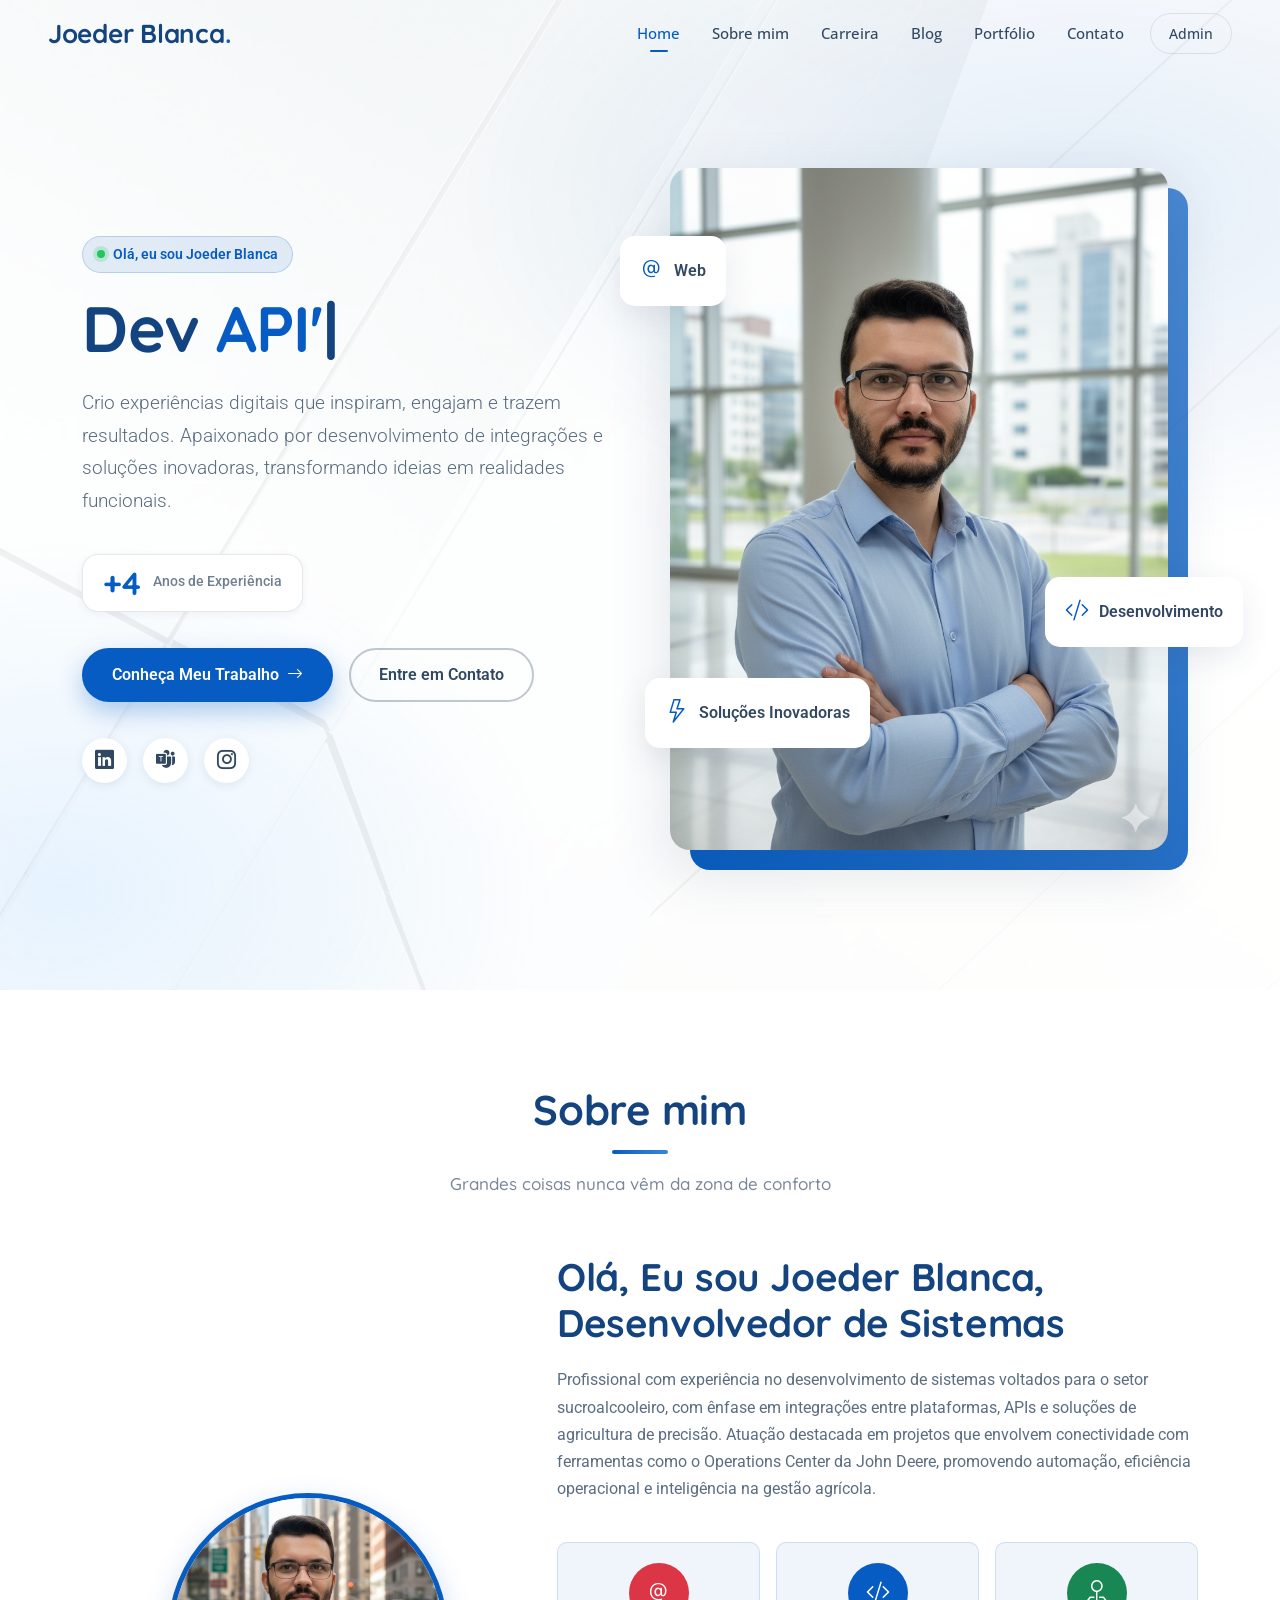
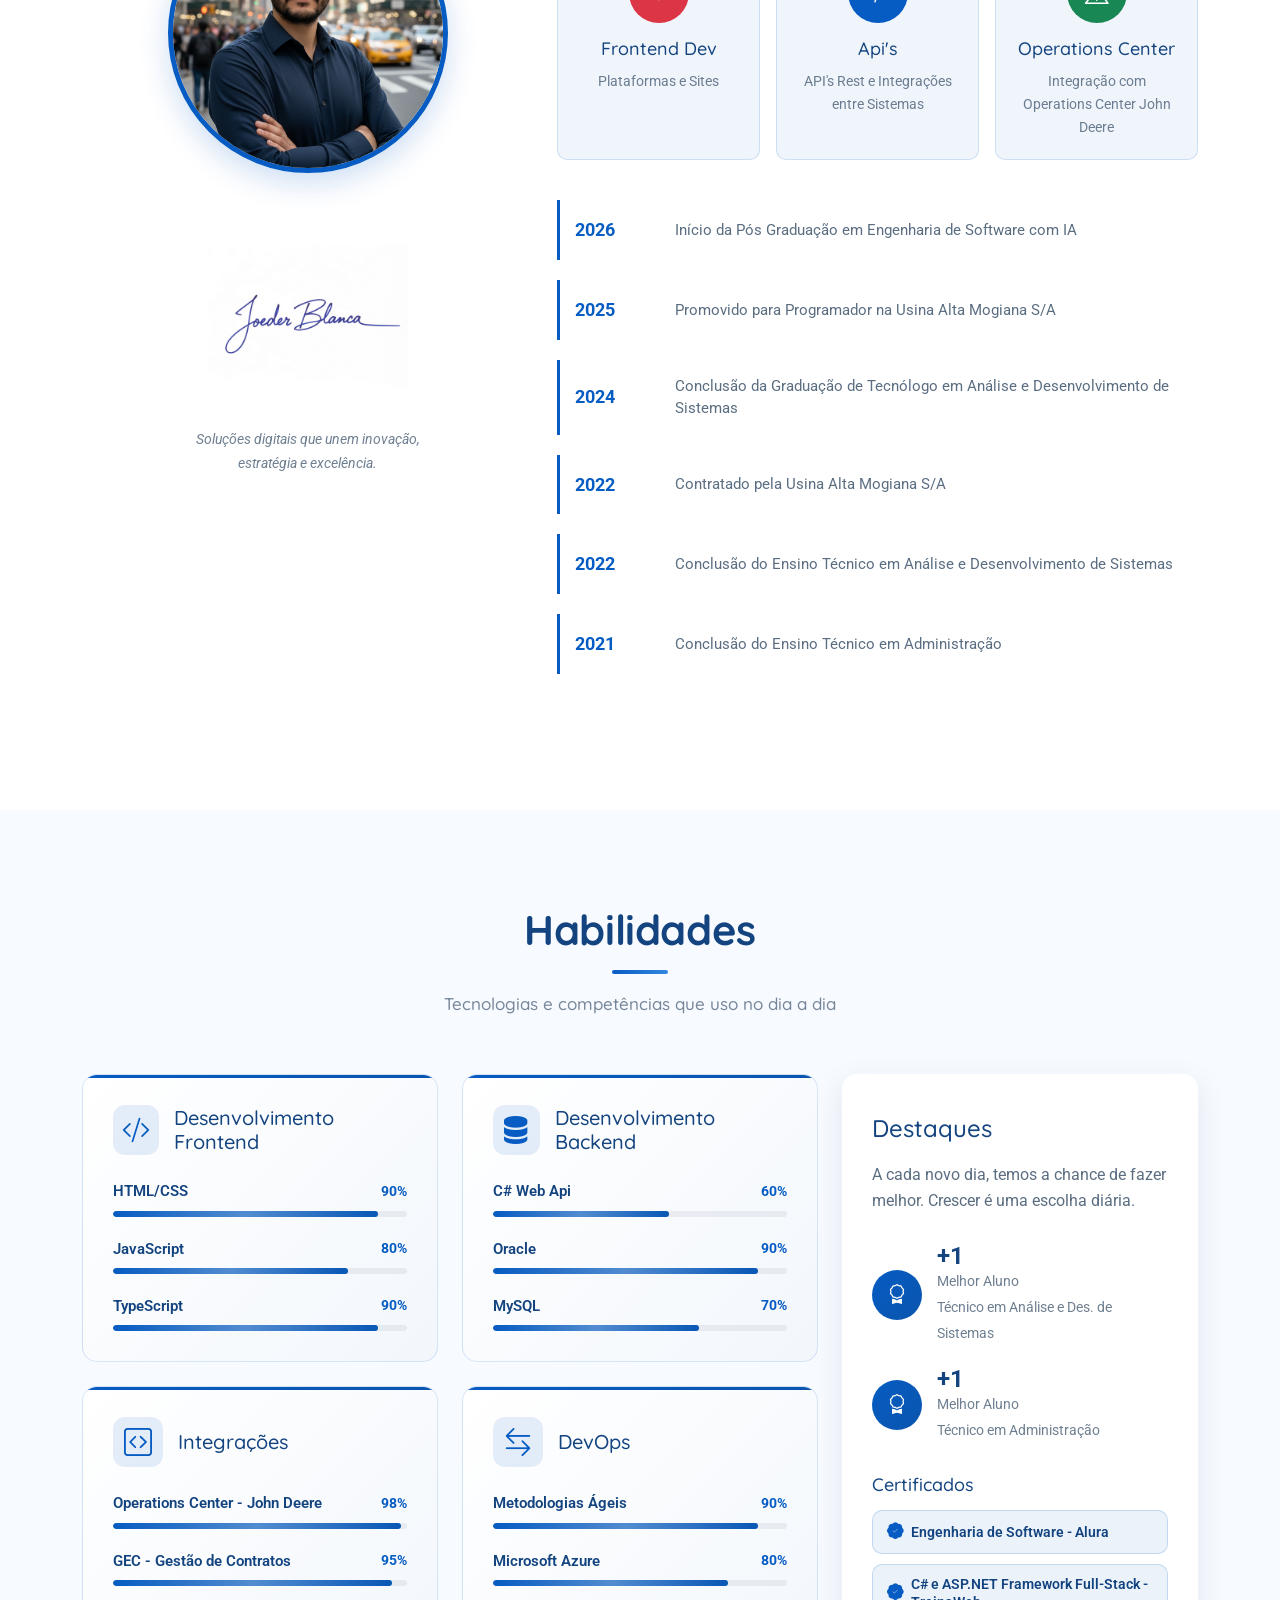
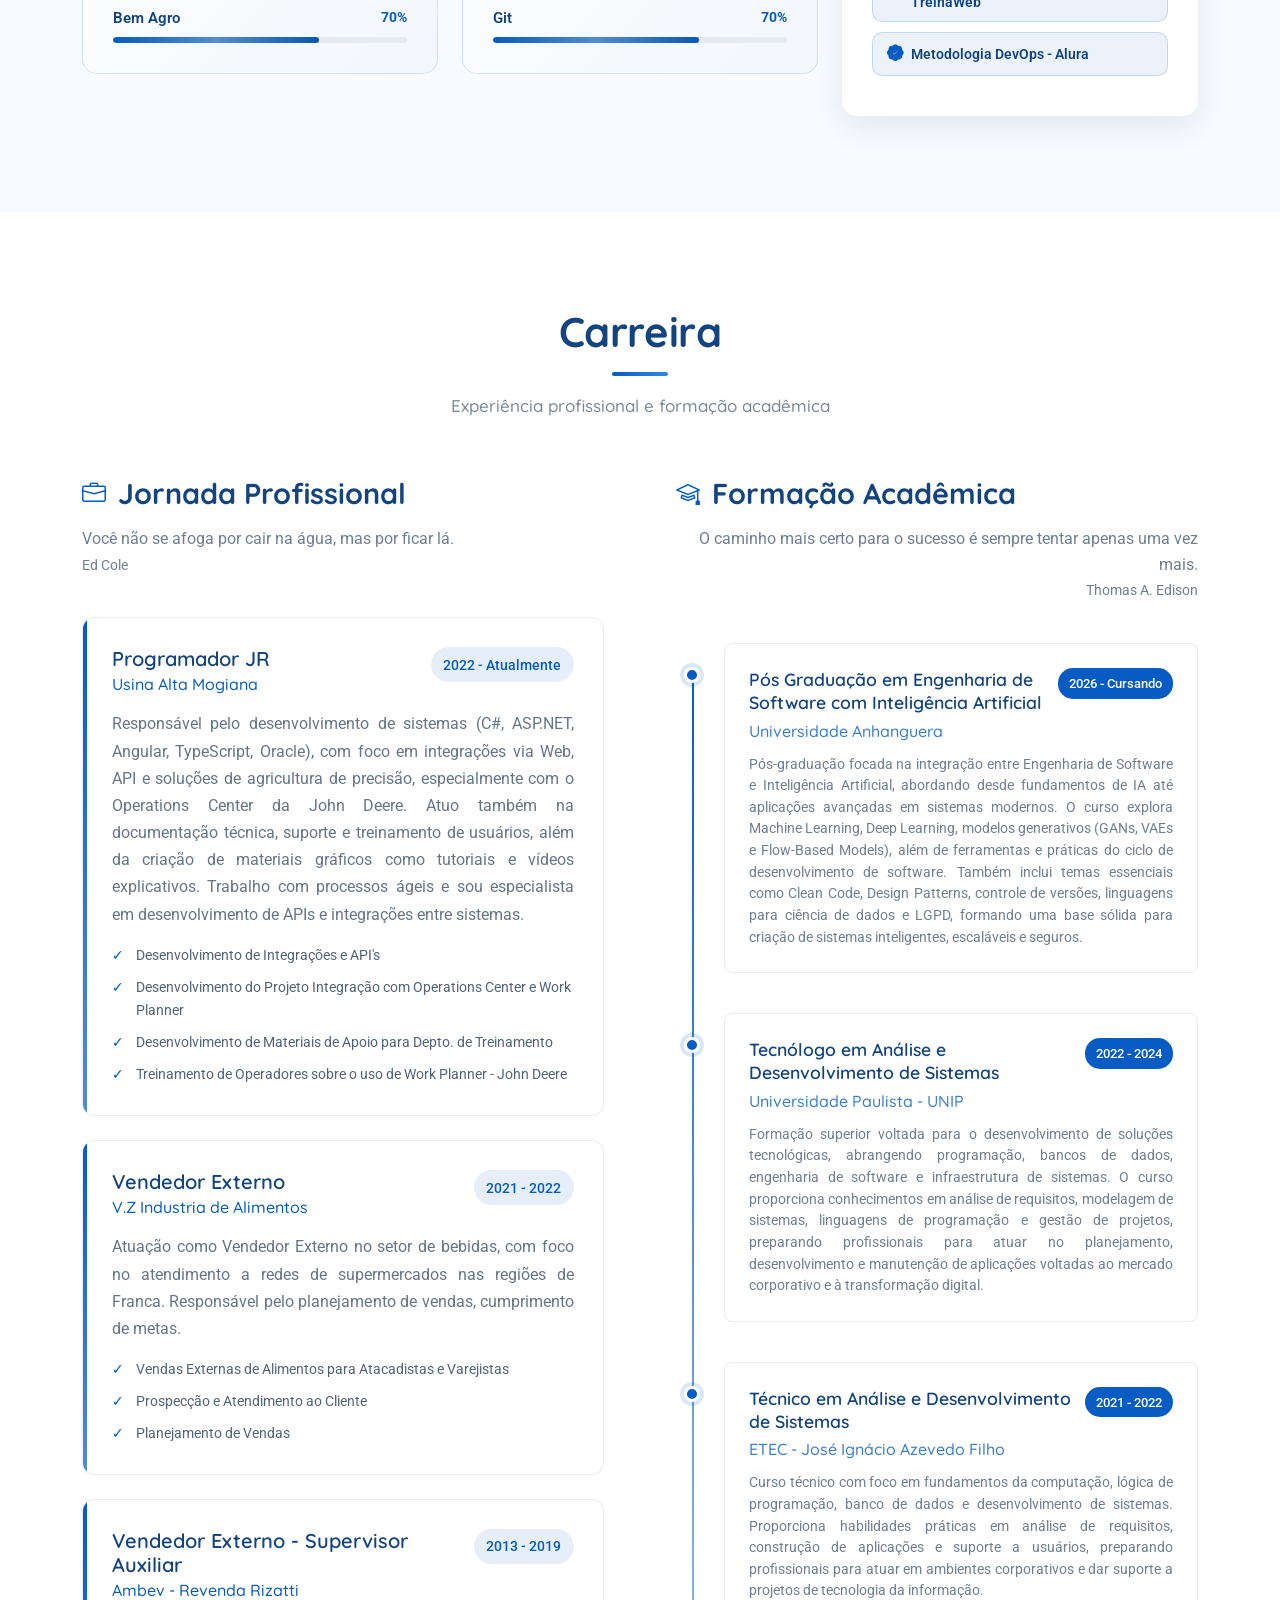
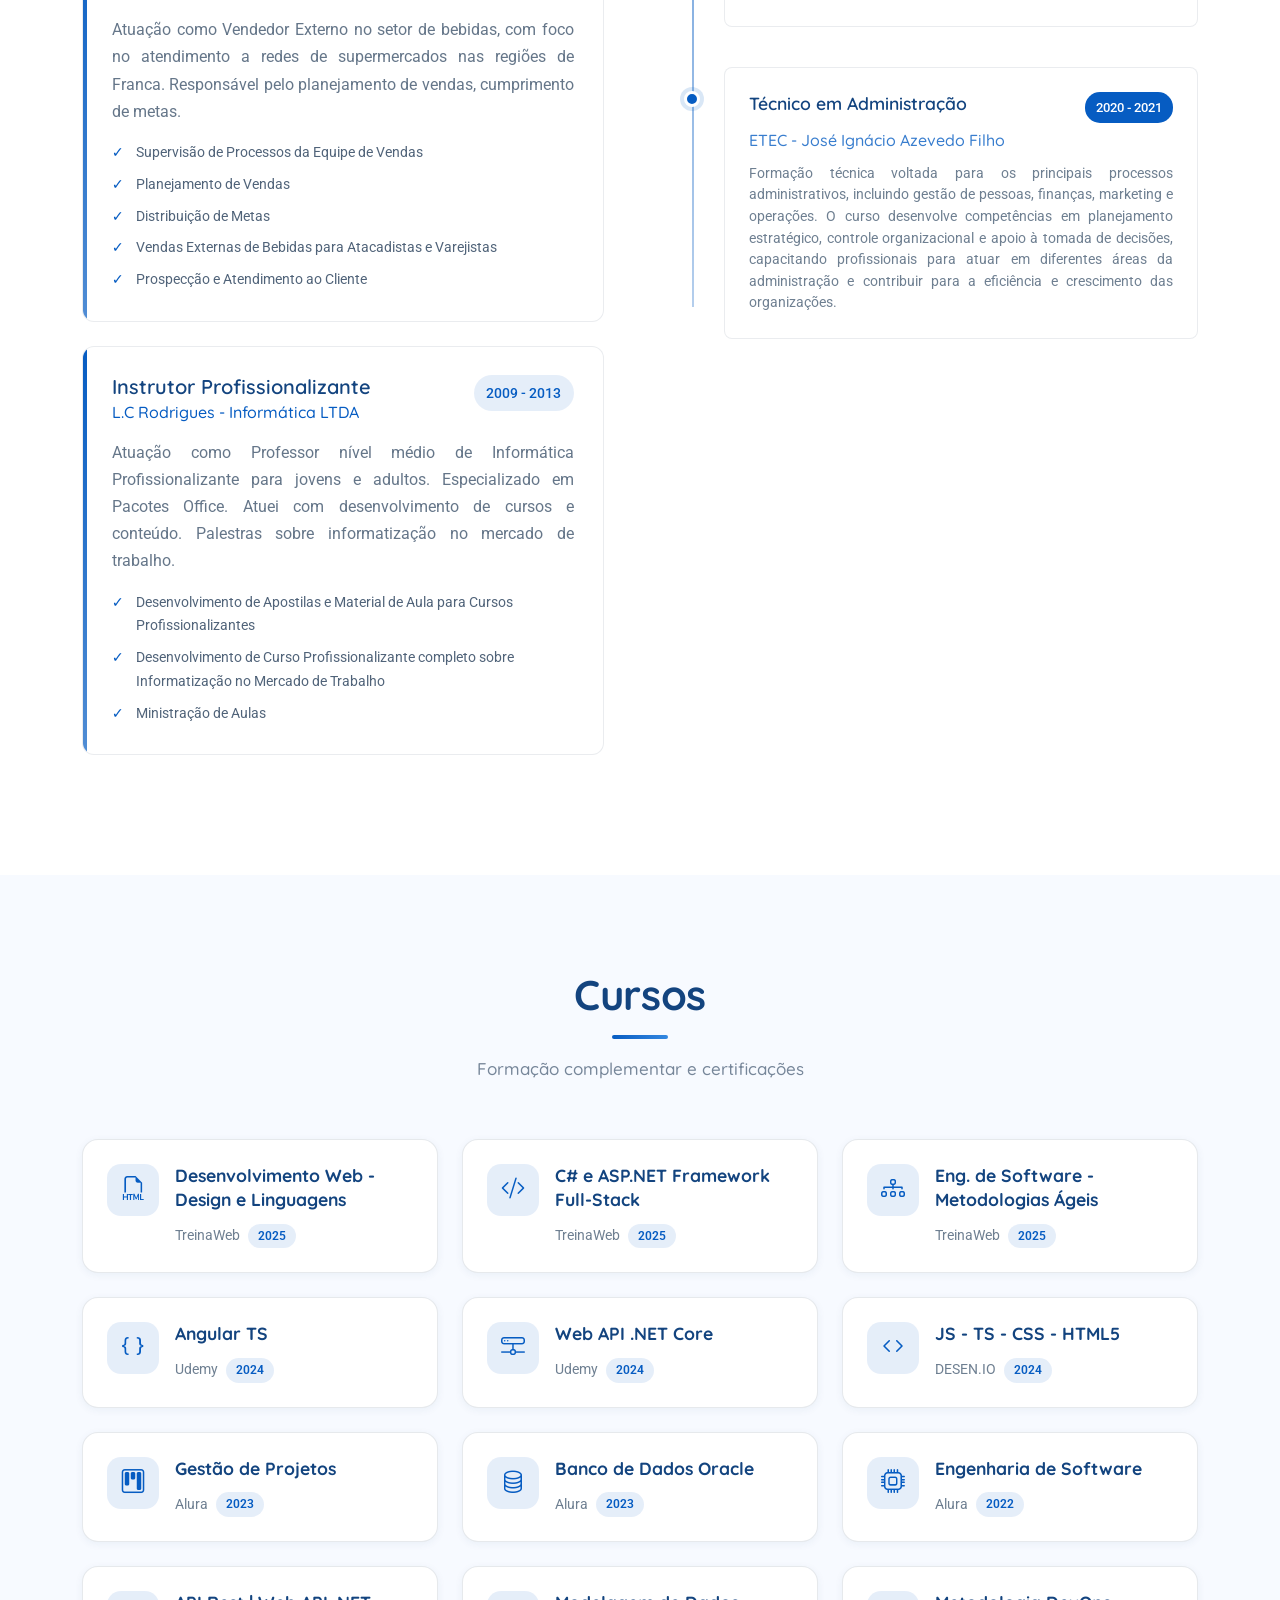
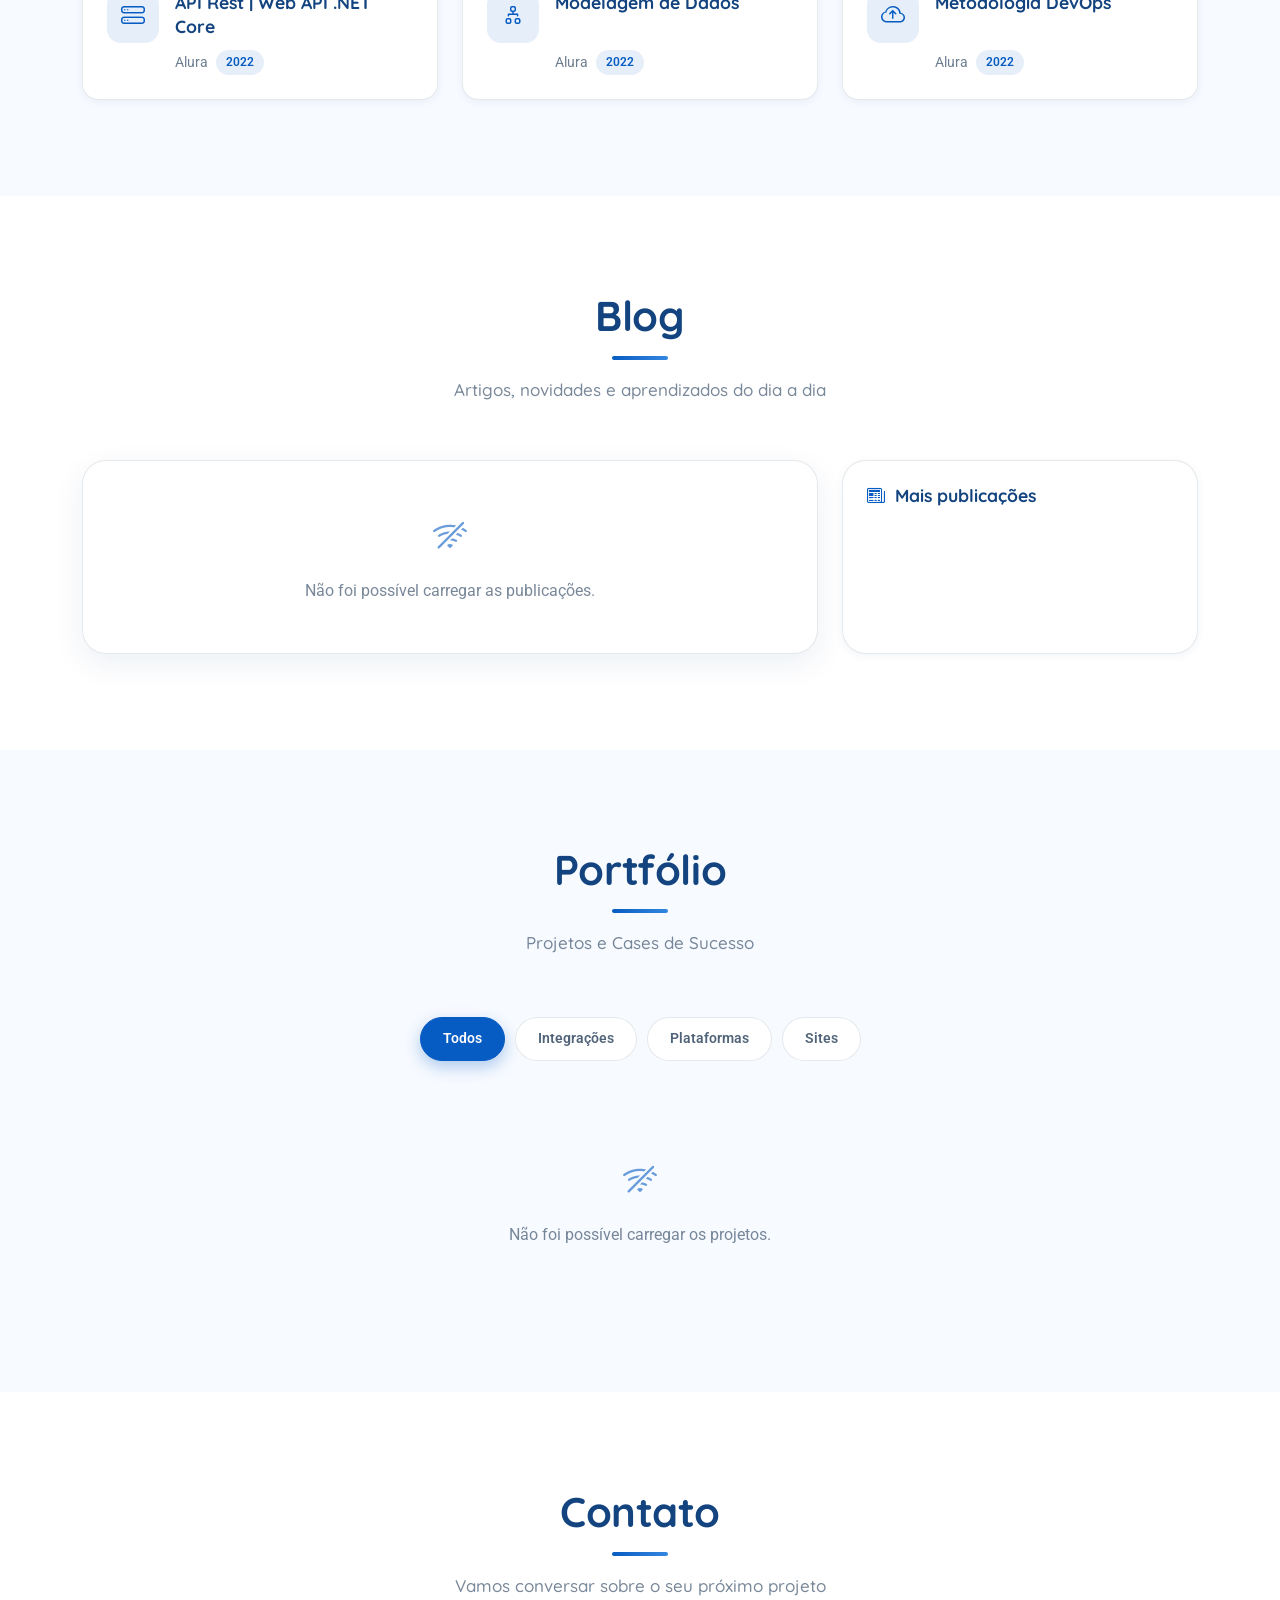
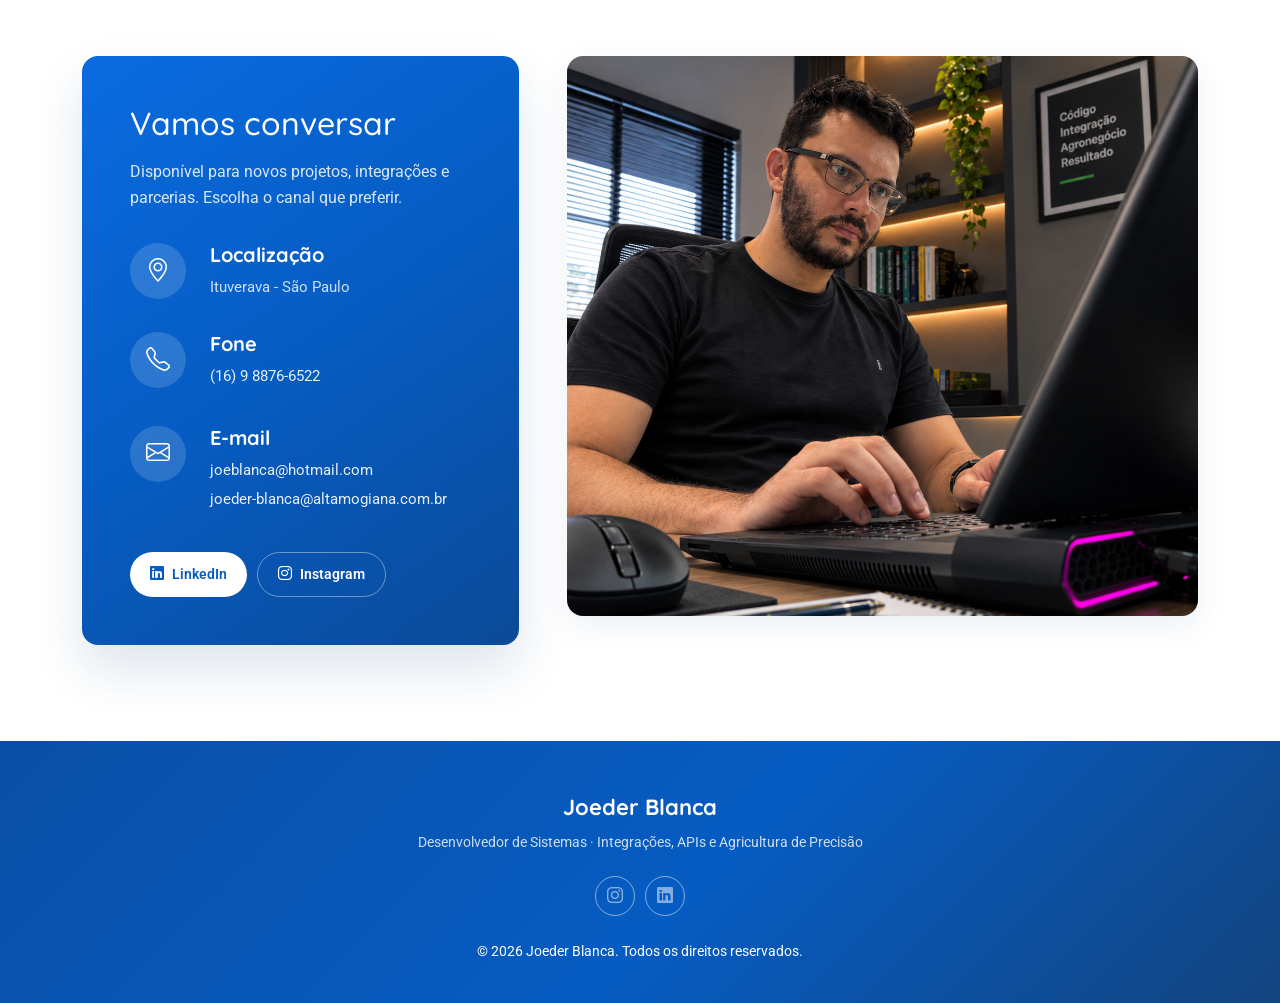
==== commit b4c5cb93: "feat: redesign e responsividade do portfólio, blog e admin - Header com fundo translúcido ao rolar, " ====
--- a/index.html
+++ b/index.html
@@ -1,12 +1,14 @@
 <!DOCTYPE html>
-<html lang="en">
+<html lang="pt-BR">
 
 <head>
   <meta charset="utf-8" />
   <meta content="width=device-width, initial-scale=1.0" name="viewport" />
-  <title>Joeder Blanca</title>
-  <meta name="description" content="" />
-  <meta name="keywords" content="" />
+  <title>Joeder Blanca | Desenvolvedor de Sistemas</title>
+  <meta name="description"
+    content="Portfólio de Joeder Blanca, desenvolvedor de sistemas especializado em integrações, APIs e soluções de agricultura de precisão." />
+  <meta name="keywords" content="desenvolvedor, APIs, integrações, Operations Center, John Deere, C#, Angular" />
+  <meta name="theme-color" content="#065cc2" />
 
   <!-- Favicons -->
   <link href="assets/img/favicon.png" rel="icon" />
@@ -16,7 +18,7 @@
   <link href="https://fonts.googleapis.com" rel="preconnect" />
   <link href="https://fonts.gstatic.com" rel="preconnect" crossorigin />
   <link
-    href="https://fonts.googleapis.com/css2?family=Roboto:ital,wght@0,100;0,300;0,400;0,500;0,700;0,900;1,100;1,300;1,400;1,500;1,700;1,900&family=Open+Sans:ital,wght@0,300;0,400;0,500;0,600;0,700;0,800;1,300;1,400;1,500;1,600;1,700;1,800&family=Quicksand:wght@300;400;500;600;700&display=swap"
+    href="https://fonts.googleapis.com/css2?family=Roboto:wght@300;400;500;700&family=Open+Sans:wght@400;500;600&family=Quicksand:wght@500;600;700&display=swap"
     rel="stylesheet" />
 
   <!-- Vendor CSS Files -->
@@ -29,16 +31,15 @@
   <!-- Main CSS File -->
   <link href="assets/css/main.css" rel="stylesheet" />
 
+  <script async src="https://www.googletagmanager.com/gtag/js?id=G-5LHLY6PZHL"></script>
+  <script>
+    window.dataLayer = window.dataLayer || [];
+    function gtag() { dataLayer.push(arguments); }
+    gtag('js', new Date());
+
+    gtag('config', 'G-5LHLY6PZHL');
+  </script>
 </head>
-
-<script async src="https://www.googletagmanager.com/gtag/js?id=G-5LHLY6PZHL"></script>
-<script>
-  window.dataLayer = window.dataLayer || [];
-  function gtag() { dataLayer.push(arguments); }
-  gtag('js', new Date());
-
-  gtag('config', 'G-5LHLY6PZHL');
-</script>
 
 <body class="index-page">
   <header id="header" class="header d-flex align-items-center fixed-top">
@@ -58,9 +59,9 @@
           <li><a href="#blog">Blog</a></li>
           <li><a href="#portfolio">Portfólio</a></li>
           <li><a href="#contact">Contato</a></li>
-          <li><a href="admin.html">Admin</a></li>
+          <li class="nav-admin"><a href="admin.html">Admin</a></li>
         </ul>
-        <i class="mobile-nav-toggle d-xl-none bi bi-list"></i>
+        <i class="mobile-nav-toggle d-xl-none bi bi-list" role="button" tabindex="0" aria-label="Abrir menu"></i>
       </nav>
     </div>
   </header>
@@ -72,6 +73,7 @@
         <div class="row g-0 align-items-center">
           <div class="col-lg-6 hero-content" data-aos="fade-right" data-aos-delay="100">
             <div class="content-wrapper">
+              <span class="hero-eyebrow"><span class="dot"></span> Olá, eu sou Joeder Blanca</span>
               <h1 class="hero-title">
                 Dev
                 <span class="typed" data-typed-items="Web, API's, Frontend, Backend"></span>
@@ -96,14 +98,17 @@
               </div>
 
               <div class="hero-actions" data-aos="fade-up" data-aos-delay="300">
-                <a href="#portfolio" class="btn btn-primary">Conheça Meu Trabalho</a>
+                <a href="#portfolio" class="btn btn-primary">Conheça Meu Trabalho <i class="bi bi-arrow-right"></i></a>
                 <a href="#contact" class="btn btn-outline">Entre em Contato</a>
               </div>
 
               <div class="social-links" data-aos="fade-up" data-aos-delay="400">
-                <a href="https://www.linkedin.com/in/joeder-blanca-032577201/"><i class="bi bi-linkedin"></i></a>
-                <a href="https://teams.microsoft.com/v2/"><i class="bi bi-microsoft-teams"></i></a>
-                <a href="https://www.instagram.com/joe_blanca/"><i class="bi bi-instagram"></i></a>
+                <a href="https://www.linkedin.com/in/joeder-blanca-032577201/" target="_blank" rel="noopener"
+                  aria-label="LinkedIn"><i class="bi bi-linkedin"></i></a>
+                <a href="https://teams.microsoft.com/v2/" target="_blank" rel="noopener"
+                  aria-label="Microsoft Teams"><i class="bi bi-microsoft-teams"></i></a>
+                <a href="https://www.instagram.com/joe_blanca/" target="_blank" rel="noopener"
+                  aria-label="Instagram"><i class="bi bi-instagram"></i></a>
               </div>
             </div>
           </div>
@@ -124,8 +129,8 @@
                   <span>Soluções Inovadoras</span>
                 </div>
               </div>
-              <img src="assets/img/profile/profile-square-2.png" alt="Portfólio Hero"
-                class="img-fluid hero-main-image" />
+              <img src="assets/img/profile/profile-square-2.png" alt="Joeder Blanca"
+                class="img-fluid hero-main-image" fetchpriority="high" />
               <div class="image-overlay"></div>
             </div>
           </div>
@@ -247,7 +252,12 @@
     <!-- /About Section -->
 
     <!-- Skills Section -->
-    <section id="skills" class="skills section">
+    <section id="skills" class="skills section light-background">
+      <div class="container section-title">
+        <h2>Habilidades</h2>
+        <p>Tecnologias e competências que uso no dia a dia</p>
+      </div>
+
       <div class="container" data-aos="fade-up" data-aos-delay="100">
         <div class="row">
           <div class="col-lg-8">
@@ -277,7 +287,7 @@
                           <span class="skill-percentage">80%</span>
                         </div>
                         <div class="skill-bar progress">
-                          <div class="progress-bar" role="progressbar" aria-valuenow="70" aria-valuemin="0"
+                          <div class="progress-bar" role="progressbar" aria-valuenow="80" aria-valuemin="0"
                             aria-valuemax="100"></div>
                         </div>
                       </div>
@@ -332,7 +342,7 @@
                           <span class="skill-percentage">70%</span>
                         </div>
                         <div class="skill-bar progress">
-                          <div class="progress-bar" role="progressbar" aria-valuenow="72" aria-valuemin="0"
+                          <div class="progress-bar" role="progressbar" aria-valuenow="70" aria-valuemin="0"
                             aria-valuemax="100"></div>
                         </div>
                       </div>
@@ -350,7 +360,7 @@
                     <div class="skills-animation">
                       <div class="skill-item">
                         <div class="skill-info">
-                          <span class="skill-name">Operations Center - Jhon Deere</span>
+                          <span class="skill-name">Operations Center - John Deere</span>
                           <span class="skill-percentage">98%</span>
                         </div>
                         <div class="skill-bar progress">
@@ -394,7 +404,7 @@
                     <div class="skills-animation">
                       <div class="skill-item">
                         <div class="skill-info">
-                          <span class="skill-name">Metodologias Agéis</span>
+                          <span class="skill-name">Metodologias Ágeis</span>
                           <span class="skill-percentage">90%</span>
                         </div>
                         <div class="skill-bar progress">
@@ -405,7 +415,7 @@
 
                       <div class="skill-item">
                         <div class="skill-info">
-                          <span class="skill-name">Microsfot Azure</span>
+                          <span class="skill-name">Microsoft Azure</span>
                           <span class="skill-percentage">80%</span>
                         </div>
                         <div class="skill-bar progress">
@@ -469,7 +479,7 @@
                 <h4>Certificados</h4>
                 <div class="badge-list">
                   <div class="skill-badge">
-                    Egenheiria de Softwares - Alura
+                    Engenharia de Software - Alura
                   </div>
                   <div class="skill-badge">
                     C# e ASP.NET Framework Full-Stack - TreinaWeb
@@ -490,6 +500,7 @@
       <!-- Section Title -->
       <div class="container section-title">
         <h2>Carreira</h2>
+        <p>Experiência profissional e formação acadêmica</p>
       </div>
       <!-- End Section Title -->
 
@@ -516,7 +527,7 @@
                     <span class="duration">2022 - Atualmente</span>
                   </div>
                   <div class="card-body">
-                    <p style="text-align: justify">
+                    <p>
                       Responsável pelo desenvolvimento de sistemas (C#,
                       ASP.NET, Angular, TypeScript, Oracle), com foco em
                       integrações via Web, API e soluções de agricultura de
@@ -554,7 +565,7 @@
                     <span class="duration">2021 - 2022</span>
                   </div>
                   <div class="card-body">
-                    <p style="text-align: justify">
+                    <p>
                       Atuação como Vendedor Externo no setor de bebidas, com
                       foco no atendimento a redes de supermercados nas regiões
                       de Franca. Responsável pelo planejamento de vendas,
@@ -580,12 +591,13 @@
                     <span class="duration">2013 - 2019</span>
                   </div>
                   <div class="card-body">
-                    <p style="text-align: justify">
+                    <p>
                       Atuação como Vendedor Externo no setor de bebidas, com
                       foco no atendimento a redes de supermercados nas regiões
                       de Franca. Responsável pelo planejamento de vendas,
                       cumprimento de metas.
                     </p>
+                    <ul class="achievements">
                     <li>Supervisão de Processos da Equipe de Vendas</li>
                     <li>Planejamento de Vendas</li>
                     <li>Distribuição de Metas</li>
@@ -593,7 +605,7 @@
                       Vendas Externas de Bebidas para Atacadistas e Varejistas
                     </li>
                     <li>Prospecção e Atendimento ao Cliente</li>
-                    <li>Planejamento de Vendas</li>
+                    </ul>
                   </div>
                 </div>
 
@@ -606,13 +618,14 @@
                     <span class="duration">2009 - 2013</span>
                   </div>
                   <div class="card-body">
-                    <p style="text-align: justify">
+                    <p>
                       Atuação como Professor nível médio de Informática
-                      Profissionalizante para jovens e adultos. Especioalizado
+                      Profissionalizante para jovens e adultos. Especializado
                       em Pacotes Office. Atuei com desenvolvimento de cursos e
                       conteúdo. Palestras sobre informatização no mercado de
                       trabalho.
                     </p>
+                    <ul class="achievements">
                     <li>
                       Desenvolvimento de Apostilas e Material de Aula para
                       Cursos Profissionalizantes
@@ -622,6 +635,7 @@
                       sobre Informatização no Mercado de Trabalho
                     </li>
                     <li>Ministração de Aulas</li>
+                    </ul>
                   </div>
                 </div>
               </div>
@@ -651,7 +665,7 @@
                       <span class="year">2026 - Cursando</span>
                     </div>
                     <h4 class="institution">Universidade Anhanguera </h4>
-                    <p style="text-align: justify">
+                    <p>
                       Pós-graduação focada na integração entre
                       Engenharia de Software e Inteligência Artificial,
                       abordando desde fundamentos de IA até aplicações avançadas em sistemas modernos. O curso explora
@@ -673,7 +687,7 @@
                       <span class="year">2022 - 2024</span>
                     </div>
                     <h4 class="institution">Universidade Paulista - UNIP</h4>
-                    <p style="text-align: justify">
+                    <p>
                       Formação superior voltada para o desenvolvimento de
                       soluções tecnológicas, abrangendo programação, bancos de
                       dados, engenharia de software e infraestrutura de
@@ -699,7 +713,7 @@
                     <h4 class="institution">
                       ETEC - José Ignácio Azevedo Filho
                     </h4>
-                    <p style="text-align: justify">
+                    <p>
                       Curso técnico com foco em fundamentos da computação,
                       lógica de programação, banco de dados e desenvolvimento
                       de sistemas. Proporciona habilidades práticas em análise
@@ -721,7 +735,7 @@
                     <h4 class="institution">
                       ETEC - José Ignácio Azevedo Filho
                     </h4>
-                    <p style="text-align: justify">
+                    <p>
                       Formação técnica voltada para os principais processos
                       administrativos, incluindo gestão de pessoas, finanças,
                       marketing e operações. O curso desenvolve competências
@@ -742,10 +756,11 @@
     <!-- /Resume Section -->
 
     <!-- Services Section -->
-    <section id="services" class="services section">
+    <section id="services" class="services section light-background">
       <!-- Section Title -->
       <div class="container section-title">
         <h2>Cursos</h2>
+        <p>Formação complementar e certificações</p>
       </div>
       <!-- End Section Title -->
 
@@ -755,160 +770,62 @@
     </section>
     <!-- /Services Section -->
 
-    <!-- Events Section-->
-    <section id="blog" class="skills section">
+    <!-- Blog Section -->
+    <section id="blog" class="blog section">
       <!-- Section Title -->
       <div class="container section-title">
         <h2>Blog</h2>
-        <p></p>
+        <p>Artigos, novidades e aprendizados do dia a dia</p>
       </div>
       <!-- End Section Title -->
 
       <div class="container" data-aos="fade-up" data-aos-delay="100">
-        <div class="row">
-          <div class="col-lg-8" id="featured-post-container"></div>
+        <div class="row g-4">
+          <div class="col-lg-8" id="featured-post-container">
+            <article class="featured-post" aria-hidden="true">
+              <div class="post-cover skeleton" style="border-radius: 0;"></div>
+              <div class="post-body">
+                <div class="skeleton" style="width: 90px; height: 22px;"></div>
+                <div class="skeleton" style="width: 75%; height: 30px; margin: 16px 0;"></div>
+                <div class="skeleton" style="width: 100%; height: 72px;"></div>
+              </div>
+            </article>
+          </div>
           <div class="col-lg-4">
-            <div class="skills-grid h-100">
-              <div class="skill-card h-100">
-                <div class="skill-header">
-                  <i class="bi bi-newspaper"></i>
-                  <h3>Posts</h3>
-                </div>
-                <div class="skills-animation">
-                  <div class="list-group" id="sidebar-posts-container"></div>
-                </div>
-              </div>
-            </div>
+            <aside class="post-list">
+              <h4><i class="bi bi-newspaper"></i> Mais publicações</h4>
+              <div class="post-list-items" id="sidebar-posts-container">
+                <div class="post-mini" aria-hidden="true">
+                  <div class="skeleton" style="width: 64px; height: 64px; flex-shrink: 0;"></div>
+                  <div class="post-mini-body">
+                    <div class="skeleton" style="width: 40%; height: 12px; margin-bottom: 8px;"></div>
+                    <div class="skeleton" style="width: 90%; height: 16px;"></div>
+                  </div>
+                </div>
+                <div class="post-mini" aria-hidden="true">
+                  <div class="skeleton" style="width: 64px; height: 64px; flex-shrink: 0;"></div>
+                  <div class="post-mini-body">
+                    <div class="skeleton" style="width: 40%; height: 12px; margin-bottom: 8px;"></div>
+                    <div class="skeleton" style="width: 90%; height: 16px;"></div>
+                  </div>
+                </div>
+                <div class="post-mini" aria-hidden="true">
+                  <div class="skeleton" style="width: 64px; height: 64px; flex-shrink: 0;"></div>
+                  <div class="post-mini-body">
+                    <div class="skeleton" style="width: 40%; height: 12px; margin-bottom: 8px;"></div>
+                    <div class="skeleton" style="width: 90%; height: 16px;"></div>
+                  </div>
+                </div>
+              </div>
+            </aside>
           </div>
         </div>
       </div>
     </section>
-    <!-- /Events Section-->
+    <!-- /Blog Section -->
 
     <!-- Portfólio Section -->
-    <section id="portfolio" class="portfolio section">
-      <style>
-        .project-card-premium {
-          border-radius: 16px;
-          overflow: hidden;
-          position: relative;
-          background: rgba(255, 255, 255, 0.02);
-          border: none;
-          box-shadow: 0 10px 30px rgba(0, 0, 0, 0.08);
-          transition: all 0.4s cubic-bezier(0.175, 0.885, 0.32, 1.275);
-          display: flex;
-          flex-direction: column;
-          height: 480px;
-        }
-        .project-card-premium:hover {
-          transform: translateY(-8px);
-          box-shadow: 0 20px 40px rgba(0, 0, 0, 0.15);
-        }
-        .project-img-wrapper {
-          width: 100%;
-          height: 200px;
-          overflow: hidden;
-          position: relative;
-          background: #f8fafc;
-        }
-        .project-img-wrapper img {
-          width: 100%;
-          height: 100%;
-          object-fit: cover;
-          transition: transform 0.6s ease;
-        }
-        .project-card-premium:hover .project-img-wrapper img {
-          transform: scale(1.05);
-        }
-        .project-content {
-          padding: 24px;
-          display: flex;
-          flex-direction: column;
-          flex-grow: 1;
-          background: #fff;
-        }
-        .project-category {
-          font-size: 12px;
-          text-transform: uppercase;
-          letter-spacing: 1px;
-          font-weight: 700;
-          color: #2563eb;
-          margin-bottom: 10px;
-        }
-        .project-title {
-          font-size: 20px;
-          font-weight: 700;
-          margin-bottom: 12px;
-          color: #1e293b;
-        }
-        .project-desc {
-          font-size: 14.5px;
-          color: #64748b;
-          line-height: 1.6;
-          margin-bottom: 24px;
-          flex-grow: 1;
-          text-align: justify;
-        }
-        .project-link-btn {
-          display: inline-flex;
-          align-items: center;
-          gap: 8px;
-          font-size: 14px;
-          font-weight: 600;
-          color: #1e293b;
-          text-decoration: none;
-          transition: color 0.3s;
-          margin-top: auto;
-        }
-        .project-link-btn i {
-          transition: transform 0.3s;
-        }
-        .project-link-btn:hover {
-          color: #2563eb;
-        }
-        .project-link-btn:hover i {
-          transform: translateX(4px);
-        }
-        
-        /* Filters */
-        .portfolio-filters-modern {
-          display: flex;
-          justify-content: center;
-          gap: 12px;
-          margin-bottom: 40px;
-          flex-wrap: wrap;
-          padding: 0;
-          list-style: none;
-        }
-        .portfolio-filters-modern li {
-          cursor: pointer;
-          padding: 8px 24px;
-          border-radius: 50px;
-          font-size: 14px;
-          font-weight: 600;
-          background: rgba(0,0,0,0.05);
-          color: #475569;
-          transition: all 0.3s;
-        }
-        .portfolio-filters-modern li:hover, .portfolio-filters-modern li.filter-active {
-          background: #2563eb;
-          color: white;
-          box-shadow: 0 4px 12px rgba(37, 99, 235, 0.2);
-        }
-        
-        /* Skeleton */
-        .skeleton {
-          background: linear-gradient(90deg, #f1f5f9 25%, #e2e8f0 50%, #f1f5f9 75%);
-          background-size: 200% 100%;
-          animation: skeleton-loading 1.5s infinite;
-          border-radius: 4px;
-        }
-        @keyframes skeleton-loading {
-          0% { background-position: 200% 0; }
-          100% { background-position: -200% 0; }
-        }
-      </style>
-
+    <section id="portfolio" class="portfolio section light-background">
       <!-- Section Title -->
       <div class="container section-title">
         <h2>Portfólio</h2>
@@ -916,43 +833,40 @@
       </div>
 
       <div class="container" data-aos="fade-up" data-aos-delay="100">
-        
+
         <ul class="portfolio-filters-modern" id="portfolio-filters">
-          <li data-filter="*" class="filter-active">Todos</li>
-          <li data-filter=".filter-api">Integrações</li>
-          <li data-filter=".filter-plataform">Plataformas</li>
-          <li data-filter=".filter-site">Sites</li>
+          <li data-filter="*" class="filter-active" role="button" tabindex="0">Todos</li>
+          <li data-filter=".filter-api" role="button" tabindex="0">Integrações</li>
+          <li data-filter=".filter-plataform" role="button" tabindex="0">Plataformas</li>
+          <li data-filter=".filter-site" role="button" tabindex="0">Sites</li>
         </ul>
 
         <div class="row g-4 isotope-container" id="projects-container">
           <!-- Skeleton Loaders -->
-          <div class="col-xl-3 col-lg-4 col-md-6 portfolio-item">
-            <div class="project-card-premium">
-              <div class="project-img-wrapper skeleton" style="border-radius: 0;"></div>
+          <div class="col-xl-3 col-lg-4 col-md-6 portfolio-item" aria-hidden="true">
+            <div class="project-card">
+              <div class="project-img skeleton" style="border-radius: 0;"></div>
               <div class="project-content">
-                <div class="skeleton" style="width: 40%; height: 16px; margin-bottom: 12px;"></div>
-                <div class="skeleton" style="width: 80%; height: 24px; margin-bottom: 16px;"></div>
-                <div class="skeleton" style="width: 100%; height: 60px; margin-bottom: 24px;"></div>
-              </div>
-            </div>
-          </div>
-          <div class="col-xl-3 col-lg-4 col-md-6 portfolio-item">
-            <div class="project-card-premium">
-              <div class="project-img-wrapper skeleton" style="border-radius: 0;"></div>
+                <div class="skeleton" style="width: 80%; height: 22px; margin-bottom: 14px;"></div>
+                <div class="skeleton" style="width: 100%; height: 60px;"></div>
+              </div>
+            </div>
+          </div>
+          <div class="col-xl-3 col-lg-4 col-md-6 portfolio-item d-none d-md-block" aria-hidden="true">
+            <div class="project-card">
+              <div class="project-img skeleton" style="border-radius: 0;"></div>
               <div class="project-content">
-                <div class="skeleton" style="width: 40%; height: 16px; margin-bottom: 12px;"></div>
-                <div class="skeleton" style="width: 80%; height: 24px; margin-bottom: 16px;"></div>
-                <div class="skeleton" style="width: 100%; height: 60px; margin-bottom: 24px;"></div>
-              </div>
-            </div>
-          </div>
-          <div class="col-xl-3 col-lg-4 col-md-6 portfolio-item">
-            <div class="project-card-premium">
-              <div class="project-img-wrapper skeleton" style="border-radius: 0;"></div>
+                <div class="skeleton" style="width: 80%; height: 22px; margin-bottom: 14px;"></div>
+                <div class="skeleton" style="width: 100%; height: 60px;"></div>
+              </div>
+            </div>
+          </div>
+          <div class="col-xl-3 col-lg-4 col-md-6 portfolio-item d-none d-lg-block" aria-hidden="true">
+            <div class="project-card">
+              <div class="project-img skeleton" style="border-radius: 0;"></div>
               <div class="project-content">
-                <div class="skeleton" style="width: 40%; height: 16px; margin-bottom: 12px;"></div>
-                <div class="skeleton" style="width: 80%; height: 24px; margin-bottom: 16px;"></div>
-                <div class="skeleton" style="width: 100%; height: 60px; margin-bottom: 24px;"></div>
+                <div class="skeleton" style="width: 80%; height: 22px; margin-bottom: 14px;"></div>
+                <div class="skeleton" style="width: 100%; height: 60px;"></div>
               </div>
             </div>
           </div>
@@ -960,24 +874,24 @@
       </div>
 
       <!-- Portfolio Modal -->
-      <div class="modal fade" id="portfolioModal" tabindex="-1" aria-labelledby="portfolioModalLabel" aria-hidden="true">
-        <div class="modal-dialog modal-dialog-centered modal-lg">
-          <div class="modal-content" style="border-radius: 16px; border: none; box-shadow: 0 20px 50px rgba(0,0,0,0.2);">
-            <div class="modal-header border-bottom-0 pb-0">
-              <h5 class="modal-title fw-bold text-primary" id="portfolioModalLabel" style="font-size: 24px;"></h5>
-              <button type="button" class="btn-close" data-bs-dismiss="modal" aria-label="Close"></button>
-            </div>
-            <div class="modal-body pt-3">
-              <div class="mb-3 text-center">
-                <img id="portfolioModalImg" src="" class="img-fluid rounded shadow-sm" style="max-height: 400px; width: 100%; object-fit: cover;" alt="">
-              </div>
-              <div class="mb-3">
-                <span id="portfolioModalCategory" class="badge bg-secondary px-3 py-2" style="font-size: 12px; letter-spacing: 1px;"></span>
-              </div>
-              <p id="portfolioModalDesc" style="text-align: justify; color: #475569; line-height: 1.8; font-size: 15px; white-space: pre-wrap;"></p>
-            </div>
-            <div class="modal-footer border-top-0 pt-0">
-              <a id="portfolioModalLink" href="#" target="_blank" class="btn btn-primary px-4 py-2" style="border-radius: 8px; font-weight: 500; display: none;">Visitar Projeto <i class="bi bi-box-arrow-up-right ms-2"></i></a>
+      <div class="modal fade portfolio-modal" id="portfolioModal" tabindex="-1" aria-labelledby="portfolioModalLabel"
+        aria-hidden="true">
+        <div class="modal-dialog modal-dialog-centered modal-dialog-scrollable modal-lg modal-fullscreen-sm-down">
+          <div class="modal-content">
+            <button type="button" class="btn-close-floating" data-bs-dismiss="modal" aria-label="Fechar">
+              <i class="bi bi-x-lg"></i>
+            </button>
+            <div class="modal-body p-0">
+              <img id="portfolioModalImg" src="" class="modal-cover" alt="" />
+              <div class="modal-info">
+                <span id="portfolioModalCategory" class="badge-soft"></span>
+                <h5 class="modal-title" id="portfolioModalLabel"></h5>
+                <p id="portfolioModalDesc" class="modal-desc"></p>
+                <a id="portfolioModalLink" href="#" target="_blank" rel="noopener"
+                  class="btn btn-primary rounded-pill px-4 py-2 mt-4 d-none">
+                  Visitar Projeto <i class="bi bi-box-arrow-up-right ms-2"></i>
+                </a>
+              </div>
             </div>
           </div>
         </div>
@@ -986,10 +900,11 @@
     <!-- /Portfólio Section -->
 
     <!-- Contact Section -->
-    <section id="contact" class="contact section light-background">
+    <section id="contact" class="contact section">
       <!-- Section Title -->
       <div class="container section-title">
         <h2>Contato</h2>
+        <p>Vamos conversar sobre o seu próximo projeto</p>
       </div>
       <!-- End Section Title -->
 
@@ -997,79 +912,55 @@
         <div class="row g-4 g-lg-5">
           <div class="col-lg-5">
             <div class="info-box" data-aos="fade-up" data-aos-delay="200">
-              <h3>Contatos</h3>
-
-              <div class="info-item" data-aos="fade-up" data-aos-delay="300">
+              <h3>Vamos conversar</h3>
+              <p class="info-lead">
+                Disponível para novos projetos, integrações e parcerias. Escolha o canal que preferir.
+              </p>
+
+              <div class="info-item">
                 <div class="icon-box">
                   <i class="bi bi-geo-alt"></i>
                 </div>
                 <div class="content">
                   <h4>Localização</h4>
-                  <p></p>
                   <p>Ituverava - São Paulo</p>
                 </div>
               </div>
 
-              <div class="info-item" data-aos="fade-up" data-aos-delay="400">
+              <div class="info-item">
                 <div class="icon-box">
                   <i class="bi bi-telephone"></i>
                 </div>
                 <div class="content">
                   <h4>Fone</h4>
-                  <p>(16) 9 8876-6522</p>
-                </div>
-              </div>
-
-              <div class="info-item" data-aos="fade-up" data-aos-delay="500">
+                  <a href="tel:+5516988766522">(16) 9 8876-6522</a>
+                </div>
+              </div>
+
+              <div class="info-item">
                 <div class="icon-box">
                   <i class="bi bi-envelope"></i>
                 </div>
                 <div class="content">
                   <h4>E-mail</h4>
-                  <p>joeblanca@hotmail.com</p>
-                  <p>joeder-blanca@altamogiana.com.br</p>
-                </div>
-              </div>
-            </div>
-          </div>
-
-          <div class="col-lg-7">
-            <img src="assets//img/profile/joe.jpg" class="w-100 h-100 rounded" alt="" />
-            <!-- <div class="contact-form" data-aos="fade-up" data-aos-delay="300">
-              <h3>Fale comigo</h3>
-              <p>Praesent sapien massa, convallis a pellentesque nec, egestas non nisi. Vestibulum ante ipsum primis.</p>
-
-              <form action="forms/contact.php" method="post" class="php-email-form" data-aos="fade-up" data-aos-delay="200">
-                <div class="row gy-4">
-
-                  <div class="col-md-6">
-                    <input type="text" name="name" class="form-control" placeholder="Your Name" required="">
-                  </div>
-
-                  <div class="col-md-6 ">
-                    <input type="email" class="form-control" name="email" placeholder="Your Email" required="">
-                  </div>
-
-                  <div class="col-12">
-                    <input type="text" class="form-control" name="subject" placeholder="Subject" required="">
-                  </div>
-
-                  <div class="col-12">
-                    <textarea class="form-control" name="message" rows="6" placeholder="Message" required=""></textarea>
-                  </div>
-
-                  <div class="col-12 text-center">
-                    <div class="loading">Loading</div>
-                    <div class="error-message"></div>
-                    <div class="sent-message">Your message has been sent. Thank you!</div>
-
-                    <button type="submit" class="btn">Send Message</button>
-                  </div>
-
-                </div>
-              </form>
-
-            </div> -->
+                  <a href="mailto:joeblanca@hotmail.com">joeblanca@hotmail.com</a>
+                  <a href="mailto:joeder-blanca@altamogiana.com.br">joeder-blanca@altamogiana.com.br</a>
+                </div>
+              </div>
+
+              <div class="contact-actions">
+                <a href="https://www.linkedin.com/in/joeder-blanca-032577201/" target="_blank" rel="noopener">
+                  <i class="bi bi-linkedin"></i> LinkedIn
+                </a>
+                <a href="https://www.instagram.com/joe_blanca/" target="_blank" rel="noopener" class="outline">
+                  <i class="bi bi-instagram"></i> Instagram
+                </a>
+              </div>
+            </div>
+          </div>
+
+          <div class="col-lg-7" data-aos="fade-up" data-aos-delay="300">
+            <img src="assets/img/profile/joe.png" class="contact-photo" alt="Joeder Blanca" loading="lazy" />
           </div>
         </div>
       </div>
@@ -1078,17 +969,17 @@
   </main>
 
   <footer id="footer" class="footer dark-background">
-    <div class="container">
-      <div class="copyright text-center">
-        <p>
-          © <span>Copyright</span>
-          <strong class="px-1 sitename">Style</strong>
-          <span>All Rights Reserved</span>
-        </p>
-      </div>
+    <div class="container text-center">
+      <div class="footer-brand">Joeder Blanca</div>
+      <p class="footer-tagline">Desenvolvedor de Sistemas · Integrações, APIs e Agricultura de Precisão</p>
       <div class="social-links d-flex justify-content-center">
-        <a href="https://www.instagram.com/joe_blanca/"><i class="bi bi-instagram"></i></a>
-        <a href="https://www.linkedin.com/in/joeder-blanca-032577201/"><i class="bi bi-linkedin"></i></a>
+        <a href="https://www.instagram.com/joe_blanca/" target="_blank" rel="noopener" aria-label="Instagram"><i
+            class="bi bi-instagram"></i></a>
+        <a href="https://www.linkedin.com/in/joeder-blanca-032577201/" target="_blank" rel="noopener"
+          aria-label="LinkedIn"><i class="bi bi-linkedin"></i></a>
+      </div>
+      <div class="copyright mt-4">
+        <p>© <span class="footer-year">2026</span> Joeder Blanca. Todos os direitos reservados.</p>
       </div>
       <div class="credits d-none">
         <!-- All the links in the footer should remain intact. -->
@@ -1098,9 +989,6 @@
         Desenvolvido por
         <a href="https://bootstrapmade.com/">Joeder Blanca</a>
       </div>
-      <div class="credits">
-        Desenvolvido por <a href="#">Joeder Blanca</a>
-      </div>
     </div>
   </footer>
 
@@ -1110,7 +998,6 @@
 
   <!-- Vendor JS Files -->
   <script src="assets/vendor/bootstrap/js/bootstrap.bundle.min.js"></script>
-  <script src="assets/vendor/php-email-form/validate.js"></script>
   <script src="assets/vendor/aos/aos.js"></script>
   <script src="assets/vendor/purecounter/purecounter_vanilla.js"></script>
   <script src="assets/vendor/typed.js/typed.umd.js"></script>
@@ -1125,13 +1012,13 @@
       {
         title: "Desenvolvimento Web - Design e Linguagens",
         institution: "TreinaWeb",
-        year: "2025 - Cursando",
+        year: "2025",
         icon: "bi bi-filetype-html",
       },
       {
         title: "C# e ASP.NET Framework Full-Stack",
         institution: "TreinaWeb",
-        year: "2025 - Cursando",
+        year: "2025",
         icon: "bi bi-code-slash",
       },
       {
@@ -1198,21 +1085,30 @@
 
     const container = document.getElementById("courses-container");
 
-    courses.forEach((course, index) => {
-      const card = `
-        <div class="col-lg-4 col-md-6" data-aos="fade-up" data-aos-delay="${100 + index * 50
-        }">
+    container.innerHTML = courses
+      .map((course, index) => {
+        const isCurrent = /cursando/i.test(course.year);
+        return `
+        <div class="col-xl-4 col-md-6" data-aos="fade-up" data-aos-delay="${Math.min(100 + index * 50, 400)}">
           <div class="service-item">
             <div class="icon">
               <i class="${course.icon}"></i>
             </div>
-            <h3>${course.title}</h3>
-            <p>${course.institution}<br><span class="year">${course.year
-        }</span></p>
+            <div class="course-body">
+              <h3>${course.title}</h3>
+              <div class="course-meta">
+                <span>${course.institution}</span>
+                <span class="year${isCurrent ? " is-current" : ""}">${course.year}</span>
+              </div>
+            </div>
           </div>
         </div>
       `;
-      container.innerHTML += card;
+      })
+      .join("");
+
+    document.querySelectorAll(".footer-year").forEach((el) => {
+      el.textContent = new Date().getFullYear();
     });
   </script>
 
@@ -1221,247 +1117,256 @@
 
   <script>
     document.addEventListener("DOMContentLoaded", () => {
+      const SUPABASE_REST = "https://pyibnkqafmoeypjpbhwr.supabase.co/rest/v1";
+      const SUPABASE_KEY = "sb_publishable_cwUyRtxb_cRsQTp3x-Lm9A_JavaOLts";
+      const PLACEHOLDER_IMG = "https://placehold.co/800x500/eef3f9/065cc2?text=Joeder+Blanca";
+      const IMG_FALLBACK = `onerror="this.onerror=null;this.src='${PLACEHOLDER_IMG}'"`;
+
+      // Conteúdo vindo do banco é sempre escapado antes de ir para o innerHTML
+      function escapeHtml(value) {
+        return String(value ?? "").replace(/[&<>"']/g, (c) => ({
+          "&": "&amp;", "<": "&lt;", ">": "&gt;", '"': "&quot;", "'": "&#39;",
+        })[c]);
+      }
+
+      function safeUrl(value) {
+        const url = String(value || "").trim();
+        return /^(javascript|data|vbscript):/i.test(url) ? "" : url;
+      }
+
+      // DOMParser não carrega imagens nem executa handlers do HTML salvo pelo editor
+      function toPlainText(html) {
+        const doc = new DOMParser().parseFromString(html || "", "text/html");
+        return (doc.body.textContent || "").replace(/\s+/g, " ").trim();
+      }
+
+      function fetchTable(table) {
+        return fetch(`${SUPABASE_REST}/${table}?select=*&order=id.desc`, {
+          headers: {
+            apikey: SUPABASE_KEY,
+            Authorization: `Bearer ${SUPABASE_KEY}`,
+          },
+        }).then((response) => {
+          if (!response.ok) throw new Error(`Erro HTTP: ${response.status}`);
+          return response.json();
+        });
+      }
+
+      function refreshAos() {
+        if (typeof AOS !== "undefined") AOS.refreshHard();
+      }
+
+      /* ---------- Blog ---------- */
+      function postUrl(post) {
+        return `service-details.html?post=${encodeURIComponent(post.id)}`;
+      }
+
       function createFeaturedPost(post) {
-        if (!post) return "";
-
-        // Extrai apenas o texto puro do HTML salvo pelo editor
-        const tempDiv = document.createElement("div");
-        tempDiv.innerHTML = post.content || "";
-        let plainText = tempDiv.textContent || tempDiv.innerText || "";
-        
-        // Limita o tamanho do resumo
-        let summary = plainText;
-        if (summary.length > 250) {
-          summary = summary.substring(0, 250) + "...";
+        const text = toPlainText(post.content);
+        const summary = text.length > 260 ? text.slice(0, 260).trimEnd() + "…" : text;
+        const img = safeUrl(post.imgHeader) || PLACEHOLDER_IMG;
+
+        return `
+          <article class="featured-post">
+            <a class="post-cover" href="${postUrl(post)}" tabindex="-1" aria-hidden="true">
+              <img src="${escapeHtml(img)}" alt="" loading="lazy" ${IMG_FALLBACK}>
+              <span class="post-flag"><i class="bi bi-star-fill"></i> Destaque</span>
+            </a>
+            <div class="post-body">
+              ${post.tag ? `<span class="badge-soft align-self-start">${escapeHtml(post.tag)}</span>` : ""}
+              <h3><a href="${postUrl(post)}">${escapeHtml(post.title)}</a></h3>
+              <p class="post-excerpt">${escapeHtml(summary)}</p>
+              <a class="read-more" href="${postUrl(post)}">Continuar lendo <i class="bi bi-arrow-right"></i></a>
+            </div>
+          </article>`;
+      }
+
+      function createSidebarPost(post) {
+        const img = safeUrl(post.imgHeader) || PLACEHOLDER_IMG;
+
+        return `
+          <a class="post-mini" href="${postUrl(post)}">
+            <img src="${escapeHtml(img)}" alt="" loading="lazy" ${IMG_FALLBACK}>
+            <div class="post-mini-body">
+              ${post.tag ? `<div class="post-mini-tag">${escapeHtml(post.tag)}</div>` : ""}
+              <div class="post-mini-title">${escapeHtml(post.title)}</div>
+            </div>
+            <i class="bi bi-chevron-right"></i>
+          </a>`;
+      }
+
+      const featuredContainer = document.getElementById("featured-post-container");
+      const sidebarContainer = document.getElementById("sidebar-posts-container");
+
+      if (featuredContainer && sidebarContainer) {
+        fetchTable("posts")
+          .then((posts) => {
+            if (!posts || posts.length === 0) {
+              featuredContainer.innerHTML =
+                '<div class="featured-post"><div class="empty-state"><i class="bi bi-journal-text"></i>Nenhuma publicação por enquanto.</div></div>';
+              sidebarContainer.innerHTML = "";
+              return;
+            }
+
+            featuredContainer.innerHTML = createFeaturedPost(posts[0]);
+
+            const otherPosts = posts.slice(1);
+            sidebarContainer.innerHTML = otherPosts.length
+              ? otherPosts.map(createSidebarPost).join("")
+              : '<p class="text-secondary small mb-0">Novas publicações aparecerão aqui.</p>';
+
+            refreshAos();
+          })
+          .catch((error) => {
+            console.error("Erro ao carregar os posts:", error);
+            featuredContainer.innerHTML =
+              '<div class="featured-post"><div class="empty-state"><i class="bi bi-wifi-off"></i>Não foi possível carregar as publicações.</div></div>';
+            sidebarContainer.innerHTML = "";
+          });
+      }
+
+      /* ---------- Portfólio ---------- */
+      const projectsContainer = document.getElementById("projects-container");
+      const categoryLabels = {
+        "filter-api": "Integração",
+        "filter-plataform": "Plataforma",
+        "filter-site": "Site Institucional",
+      };
+      let projects = [];
+
+      function createProjectCard(proj, idx) {
+        const label = categoryLabels[proj.category] || proj.category || "Projeto";
+        const categoryClass = /^[\w-]+$/.test(proj.category || "") ? proj.category : "";
+        const img = safeUrl(proj.image_url) || PLACEHOLDER_IMG;
+
+        return `
+          <div class="col-xl-3 col-lg-4 col-md-6 portfolio-item ${categoryClass}">
+            <article class="project-card" data-project-index="${idx}" tabindex="0" role="button"
+              aria-label="Ver detalhes de ${escapeHtml(proj.title)}">
+              <div class="project-img">
+                <img src="${escapeHtml(img)}" alt="" loading="lazy" ${IMG_FALLBACK}>
+                <span class="project-category">${escapeHtml(label)}</span>
+              </div>
+              <div class="project-content">
+                <h3 class="project-title">${escapeHtml(proj.title)}</h3>
+                <p class="project-desc">${escapeHtml(proj.description)}</p>
+                <span class="project-more">Ver detalhes <i class="bi bi-arrow-right"></i></span>
+              </div>
+            </article>
+          </div>`;
+      }
+
+      function openProjectModal(proj) {
+        if (!proj) return;
+        const modalImg = document.getElementById("portfolioModalImg");
+        modalImg.src = safeUrl(proj.image_url) || PLACEHOLDER_IMG;
+        modalImg.alt = proj.title || "";
+        document.getElementById("portfolioModalLabel").textContent = proj.title || "";
+        document.getElementById("portfolioModalCategory").textContent =
+          categoryLabels[proj.category] || proj.category || "Projeto";
+        document.getElementById("portfolioModalDesc").textContent = proj.description || "";
+
+        const link = safeUrl(proj.project_link);
+        const linkBtn = document.getElementById("portfolioModalLink");
+        linkBtn.href = link || "#";
+        linkBtn.classList.toggle("d-none", !link);
+
+        bootstrap.Modal.getOrCreateInstance(document.getElementById("portfolioModal")).show();
+      }
+
+      function initProjectFilters() {
+        const filters = document.querySelectorAll("#portfolio-filters li");
+        let iso = null;
+
+        if (typeof Isotope !== "undefined") {
+          iso = new Isotope(projectsContainer, {
+            itemSelector: ".portfolio-item",
+            layoutMode: "fitRows",
+          });
         }
 
-
-        return `
-    <div class="skills-grid">
-      <div class="row g-4">
-        <div class="col-md-12" data-aos="flip-left" data-aos-delay="${post.dataAosDelay || 200
-          }">
-          <div class="skill-card">
-            <div class="skill-header">
-              <i class="bi bi-star"></i>
-              <h3>Destaque</h3>
-            </div>
-            <div class="skills-animation">
-              <div class="skill-item">
-                <div class="skill-info">
-                  <div class="row">
-                    <div class="col-12 mb-4">
-                      <span class="skill-name">${post.title}</span>
-                      <div class="skill-id d-none">${post.id}</div>
-                    </div>
-                    <div class="col-12 col-sm-6 text-center">
-                      <div class="img-event">
-                        <img src="${post.imgHeader}" alt="${post.title
-          }" style="width: 100%; max-height: 250px; object-fit: cover; object-position: top;">
-                      </div>
-                    </div>
-                    <div class="col-12 col-sm-6">
-                      <p style="text-align: justify;">${summary}</p>
-                    </div>
-                    <div class="col-6 mt-2 pt-2 border-top">
-                      <!-- Usando o 'tag' do seu JSON no lugar da data -->
-                      <span class="skill-percentage">${post.tag}</span>
-                    </div>
-                    <div class="col-6 mt-2 pt-2 border-top text-end">
-                      <a class="btn btn-sm btn-outline-primary" href="service-details.html?post=${post.id
-          }">
-                        Continuar lendo...
-                      </a>
-                    </div>
-                  </div>
-                </div>
-              </div>
-            </div>
-          </div>
-        </div>
-      </div>`;
+        // Isotope posiciona os itens em absoluto, então a altura igual é aplicada via JS
+        function equalizeCardHeights() {
+          const cards = [...projectsContainer.querySelectorAll(".project-card")];
+          cards.forEach((card) => (card.style.minHeight = ""));
+          const maxHeight = Math.max(...cards.map((card) => card.offsetHeight));
+          cards.forEach((card) => (card.style.minHeight = `${maxHeight}px`));
+          if (iso) iso.layout();
+        }
+
+        equalizeCardHeights();
+        if (typeof imagesLoaded !== "undefined") {
+          imagesLoaded(projectsContainer).on("always", equalizeCardHeights);
+        }
+        if (document.fonts) document.fonts.ready.then(equalizeCardHeights);
+
+        let resizeTimer;
+        window.addEventListener("resize", () => {
+          clearTimeout(resizeTimer);
+          resizeTimer = setTimeout(equalizeCardHeights, 150);
+        });
+
+        function applyFilter(filterEl) {
+          filters.forEach((f) => f.classList.remove("filter-active"));
+          filterEl.classList.add("filter-active");
+          const selector = filterEl.getAttribute("data-filter");
+
+          if (iso) {
+            iso.arrange({ filter: selector });
+          } else {
+            projectsContainer.querySelectorAll(".portfolio-item").forEach((item) => {
+              item.classList.toggle("d-none", selector !== "*" && !item.matches(selector));
+            });
+          }
+        }
+
+        filters.forEach((filter) => {
+          filter.addEventListener("click", () => applyFilter(filter));
+          filter.addEventListener("keydown", (e) => {
+            if (e.key === "Enter" || e.key === " ") {
+              e.preventDefault();
+              applyFilter(filter);
+            }
+          });
+        });
       }
 
-      function createSidebarPost(post) {
-        if (!post) return "";
-
-        return `
-    <a type="button" class="list-group-item list-group-item-action" href="service-details.html?post=${post.id}">
-      <div class="row">
-        <div class="col-3">
-          <img src="${post.imgHeader}" 
-               style="width: 100%; 
-                      aspect-ratio: 1/1; 
-                      object-fit: cover; 
-                      object-position: top;" 
-               alt="${post.title}">
-        </div>
-        <div class="col-9 d-flex justify-content-between align-items-center">
-          <span class="h6 text-primary text-uppercase" style="font-size: 0.9rem;">
-            ${post.title}
-          </span>
-          <i class="bi bi-chevron-compact-right"></i>
-        </div>
-      </div>
-    </a>`;
-      }
-
-      const featuredContainer = document.getElementById(
-        "featured-post-container"
-      );
-      const sidebarContainer = document.getElementById(
-        "sidebar-posts-container"
-      );
-
-      if (!featuredContainer || !sidebarContainer) {
-        console.error(
-          "IDs 'featured-post-container' ou 'sidebar-posts-container' não encontrados."
-        );
-        return;
-      }
-
-      fetch("https://pyibnkqafmoeypjpbhwr.supabase.co/rest/v1/posts?select=*&order=id.desc", {
-        headers: {
-          "apikey": "sb_publishable_cwUyRtxb_cRsQTp3x-Lm9A_JavaOLts",
-          "Authorization": "Bearer sb_publishable_cwUyRtxb_cRsQTp3x-Lm9A_JavaOLts"
-        }
-      })
-        .then((response) => {
-          if (!response.ok) {
-            throw new Error(`Erro HTTP: ${response.status}`);
+      if (projectsContainer) {
+        projectsContainer.addEventListener("click", (e) => {
+          const card = e.target.closest(".project-card[data-project-index]");
+          if (card) openProjectModal(projects[card.dataset.projectIndex]);
+        });
+
+        projectsContainer.addEventListener("keydown", (e) => {
+          const card = e.target.closest(".project-card[data-project-index]");
+          if (card && (e.key === "Enter" || e.key === " ")) {
+            e.preventDefault();
+            openProjectModal(projects[card.dataset.projectIndex]);
           }
-          return response.json();
-        })
-        .then((posts) => {
-          if (posts && posts.length > 0) {
-            const featuredPost = posts[0];
-            featuredContainer.innerHTML = createFeaturedPost(featuredPost);
-
-
-            const otherPosts = posts.slice(1);
-            console.log(otherPosts);
-            sidebarContainer.innerHTML = otherPosts
-              .map(createSidebarPost)
-              .join("");
-          }
-
-          if (typeof AOS !== "undefined") {
-            AOS.init({
-              duration: 800,
-              once: true,
-            });
-          } else {
-            console.warn("AOS (Animate On Scroll) não foi carregado.");
-          }
-        })
-        .catch((error) => {
-          console.error("Erro ao carregar os posts:", error);
-          featuredContainer.innerHTML =
-            '<p class="text-danger">Não foi possível carregar os posts.</p>';
         });
 
-      // Fetch Projects (Portfolio)
-      const projectsContainer = document.getElementById("projects-container");
-      if (projectsContainer) {
-        fetch("https://pyibnkqafmoeypjpbhwr.supabase.co/rest/v1/projects?select=*&order=id.desc", {
-          headers: {
-            "apikey": "sb_publishable_cwUyRtxb_cRsQTp3x-Lm9A_JavaOLts",
-            "Authorization": "Bearer sb_publishable_cwUyRtxb_cRsQTp3x-Lm9A_JavaOLts"
-          }
-        })
-        .then(response => {
-          if (!response.ok) throw new Error("Erro HTTP: " + response.status);
-          return response.json();
-        })
-        .then(projects => {
-          projectsContainer.innerHTML = "";
-          
-          if (!projects || projects.length === 0) {
-            projectsContainer.innerHTML = "<p class='text-secondary w-100 text-center py-5'>Nenhum projeto encontrado no portfólio.</p>";
-            return;
-          }
-
-          const categoryLabels = {
-            'filter-api': 'Integração',
-            'filter-plataform': 'Plataforma',
-            'filter-site': 'Site Institucional'
-          };
-
-          window.openProjectModal = function(title, image, category, desc, link) {
-            document.getElementById('portfolioModalLabel').innerText = title;
-            document.getElementById('portfolioModalImg').src = image;
-            document.getElementById('portfolioModalCategory').innerText = category;
-            document.getElementById('portfolioModalDesc').innerText = desc;
-            
-            const linkBtn = document.getElementById('portfolioModalLink');
-            if (link && link !== 'undefined' && link !== '' && link !== 'null') {
-              linkBtn.href = link;
-              linkBtn.style.display = 'inline-block';
-            } else {
-              linkBtn.style.display = 'none';
+        fetchTable("projects")
+          .then((data) => {
+            projects = data || [];
+
+            if (projects.length === 0) {
+              projectsContainer.innerHTML =
+                '<div class="empty-state"><i class="bi bi-briefcase"></i>Nenhum projeto encontrado no portfólio.</div>';
+              return;
             }
-            
-            const modal = new bootstrap.Modal(document.getElementById('portfolioModal'));
-            modal.show();
-          };
-
-          projects.forEach((proj, idx) => {
-            const catLabel = categoryLabels[proj.category] || proj.category;
-            
-            let desc = proj.description || '';
-            let truncatedDesc = desc.length > 130 ? desc.substring(0, 130) + '...' : desc;
-            
-            const encodedDesc = encodeURIComponent(desc);
-            const encodedLink = proj.project_link ? encodeURIComponent(proj.project_link) : '';
-            
-            const linkHtml = `<button onclick="openProjectModal('${proj.title.replace(/'/g, "\\'")}', '${proj.image_url}', '${catLabel}', decodeURIComponent('${encodedDesc}'), decodeURIComponent('${encodedLink}'))" class="btn btn-link project-link-btn p-0 text-decoration-none" style="text-align: left;">Mostrar mais... <i class="bi bi-arrow-right"></i></button>`;
-
-            const card = `
-              <div class="col-xl-3 col-lg-4 col-md-6 portfolio-item isotope-item ${proj.category}">
-                <div class="project-card-premium" data-aos="fade-up" data-aos-delay="${100 + (idx * 50)}">
-                  <div class="project-img-wrapper">
-                    <img src="${proj.image_url}" alt="${proj.title}" onerror="this.src='https://placehold.co/400x300?text=Imagem'">
-                  </div>
-                  <div class="project-content">
-                    <div class="project-category">${catLabel}</div>
-                    <h3 class="project-title">${proj.title}</h3>
-                    <p class="project-desc">${truncatedDesc}</p>
-                    ${linkHtml}
-                  </div>
-                </div>
-              </div>
-            `;
-            projectsContainer.innerHTML += card;
+
+            projectsContainer.innerHTML = projects.map(createProjectCard).join("");
+            initProjectFilters();
+            refreshAos();
+          })
+          .catch((error) => {
+            console.error("Erro ao carregar projetos:", error);
+            projectsContainer.innerHTML =
+              '<div class="empty-state"><i class="bi bi-wifi-off"></i>Não foi possível carregar os projetos.</div>';
           });
-
-          // Re-init Isotope for filtering after dynamic content loads
-          setTimeout(() => {
-            let isotopeContainer = document.querySelector('.isotope-container');
-            if(isotopeContainer && typeof Isotope !== 'undefined') {
-              let iso = new Isotope(isotopeContainer, {
-                itemSelector: '.portfolio-item',
-                layoutMode: 'masonry'
-              });
-              
-              let filters = document.querySelectorAll('.portfolio-filters-modern li');
-              filters.forEach(filter => {
-                filter.addEventListener('click', function() {
-                  filters.forEach(f => f.classList.remove('filter-active'));
-                  this.classList.add('filter-active');
-                  iso.arrange({ filter: this.getAttribute('data-filter') });
-                });
-              });
-            }
-          }, 200);
-
-        })
-        .catch(error => {
-          console.error("Erro ao carregar projetos:", error);
-          projectsContainer.innerHTML = "<p class='text-danger w-100 text-center py-5'>A tabela projects ainda não existe no Supabase. Crie-a usando o script SQL.</p>";
-        });
       }
     });
   </script>
 </body>
 
-</html>+</html>
--- a/assets/css/main.css
+++ b/assets/css/main.css
@@ -55,6 +55,18 @@
   --contrast-color: #ffffff;
 }
 
+/* Layout tokens */
+:root {
+  --header-height: 68px;
+  --radius-sm: 10px;
+  --radius-md: 16px;
+  --radius-lg: 24px;
+  --shadow-sm: 0 2px 8px rgba(19, 68, 127, 0.06);
+  --shadow-md: 0 10px 30px rgba(19, 68, 127, 0.08);
+  --shadow-lg: 0 24px 50px rgba(19, 68, 127, 0.14);
+  --border-soft: color-mix(in srgb, var(--default-color), transparent 88%);
+}
+
 /* Smooth scroll */
 :root {
   scroll-behavior: smooth;
@@ -67,6 +79,18 @@
   color: var(--default-color);
   background-color: var(--background-color);
   font-family: var(--default-font);
+  line-height: 1.65;
+  -webkit-font-smoothing: antialiased;
+  text-rendering: optimizeLegibility;
+}
+
+img {
+  max-width: 100%;
+}
+
+:focus-visible {
+  outline: 3px solid color-mix(in srgb, var(--accent-color), transparent 50%);
+  outline-offset: 2px;
 }
 
 a {
@@ -149,9 +173,24 @@
   --background-color: rgba(255, 255, 255, 0);
   color: var(--default-color);
   background-color: var(--background-color);
-  padding: 15px 0;
-  transition: all 0.5s;
+  height: var(--header-height);
+  padding: 0;
+  border-bottom: 1px solid transparent;
+  transition: background-color 0.35s, box-shadow 0.35s, border-color 0.35s;
   z-index: 997;
+}
+
+.header .container-fluid {
+  padding-inline: clamp(16px, 4vw, 48px);
+}
+
+.scrolled .header,
+.service-details-page .header {
+  --background-color: rgba(255, 255, 255, 0.86);
+  -webkit-backdrop-filter: saturate(180%) blur(14px);
+  backdrop-filter: saturate(180%) blur(14px);
+  border-bottom-color: var(--border-soft);
+  box-shadow: var(--shadow-sm);
 }
 
 .header .logo {
@@ -164,10 +203,26 @@
 }
 
 .header .logo h1 {
-  font-size: 30px;
+  font-size: 26px;
   margin: 0;
   font-weight: 700;
   color: var(--heading-color);
+  letter-spacing: -0.01em;
+}
+
+.header .logo h1::after {
+  content: ".";
+  color: var(--accent-color);
+}
+
+@media (max-width: 575px) {
+  .header .logo h1 {
+    font-size: 22px;
+  }
+}
+
+section[id] {
+  scroll-margin-top: var(--header-height);
 }
 
 /*--------------------------------------------------------------
@@ -207,21 +262,57 @@
     display: flex;
     flex-direction: row;
     align-items: center;
-    gap: 10px;
-  }
-  
+    gap: 4px;
+  }
+
   .navmenu a,
   .navmenu a:focus {
-    padding: 18px 15px;
-    font-size: 16px;
+    position: relative;
+    padding: 10px 14px;
+    font-size: 15px;
     font-weight: 500;
     color: var(--nav-color);
+    border-radius: 999px;
+  }
+
+  .navmenu a::after {
+    content: "";
+    position: absolute;
+    left: 50%;
+    bottom: 4px;
+    width: 0;
+    height: 2px;
+    border-radius: 2px;
+    background: var(--nav-hover-color);
+    transform: translateX(-50%);
+    transition: width 0.3s ease;
   }
 
   .navmenu a:hover,
   .navmenu .active,
   .navmenu .active:focus {
     color: var(--nav-hover-color);
+  }
+
+  .navmenu a:hover::after,
+  .navmenu .active::after {
+    width: 18px;
+  }
+
+  .navmenu .nav-admin a {
+    margin-left: 8px;
+    padding: 8px 18px;
+    border: 1px solid var(--border-soft);
+    font-size: 14px;
+  }
+
+  .navmenu .nav-admin a::after {
+    display: none;
+  }
+
+  .navmenu .nav-admin a:hover {
+    border-color: var(--nav-hover-color);
+    background: color-mix(in srgb, var(--nav-hover-color), transparent 94%);
   }
 
   .navmenu .dropdown ul {
@@ -242,13 +333,19 @@
   .mobile-nav-toggle {
     color: var(--nav-color);
     position: fixed;
-    top: 20px;
-    right: 20px;
-    font-size: 32px;
+    top: calc(var(--header-height) / 2);
+    right: clamp(12px, 4vw, 44px);
+    transform: translateY(-50%);
+    width: 44px;
+    height: 44px;
+    border-radius: 12px;
+    font-size: 30px;
     line-height: 0;
     cursor: pointer;
-    display: block !important;
-    z-index: 998;
+    display: flex !important;
+    align-items: center;
+    justify-content: center;
+    z-index: 999;
     transition: 0.3s;
   }
   
@@ -260,12 +357,13 @@
     position: fixed;
     top: 0;
     bottom: 0;
-    right: -300px;
-    z-index: 997;
-    transition: 0.3s;
-    width: 300px;
+    right: -320px;
+    z-index: 998;
+    transition: right 0.35s ease;
+    width: min(300px, 85vw);
     overflow: hidden;
     background-color: var(--background-color);
+    padding-top: var(--header-height);
   }
   
   .navmenu .profile-img img,
@@ -336,9 +434,15 @@
   .navmenu a,
   .navmenu a:focus {
     color: var(--nav-dropdown-color);
-    padding: 10px 20px;
+    padding: 14px 28px;
     font-size: 17px;
     font-weight: 500;
+    border-left: 3px solid transparent;
+  }
+
+  .navmenu a.active {
+    border-left-color: var(--contrast-color);
+    background: color-mix(in srgb, var(--contrast-color), transparent 92%);
   }
   
   .navmenu a i,
@@ -394,12 +498,21 @@
   .mobile-nav-active {
     overflow: hidden;
   }
-  
+
+  .mobile-nav-active::before {
+    content: "";
+    position: fixed;
+    inset: 0;
+    background: rgba(8, 24, 48, 0.45);
+    -webkit-backdrop-filter: blur(2px);
+    backdrop-filter: blur(2px);
+    z-index: 997;
+  }
+
   .mobile-nav-active .mobile-nav-toggle {
-    right: 310px;
-    font-size: 36px;
-  }
-  
+    color: var(--contrast-color);
+  }
+
   .mobile-nav-active .navmenu {
     position: fixed;
     overflow: hidden;
@@ -407,7 +520,7 @@
     bottom: 0;
     right: 0;
     background-color: var(--nav-mobile-background-color);
-    transition: 0.3s;
+    box-shadow: -20px 0 40px rgba(0, 0, 0, 0.2);
   }
 }
 
@@ -417,9 +530,22 @@
 .footer {
   color: var(--default-color);
   background-color: var(--background-color);
+  background-image: linear-gradient(135deg, #0a4fa6 0%, #065cc2 55%, #13447f 100%);
   font-size: 14px;
-  padding: 40px 0;
+  padding: 48px 0 40px;
   position: relative;
+}
+
+.footer .footer-brand {
+  font-family: var(--heading-font);
+  font-size: 22px;
+  font-weight: 700;
+  margin-bottom: 6px;
+}
+
+.footer .footer-tagline {
+  opacity: 0.8;
+  margin-bottom: 22px;
 }
 
 .footer .copyright p {
@@ -494,7 +620,18 @@
 --------------------------------------------------------------*/
 @media screen and (max-width: 768px) {
   [data-aos-delay] {
-    transition-delay: 0 !important;
+    transition-delay: 0s !important;
+  }
+}
+
+@media (prefers-reduced-motion: reduce) {
+  *,
+  *::before,
+  *::after {
+    animation-duration: 0.01ms !important;
+    animation-iteration-count: 1 !important;
+    transition-duration: 0.01ms !important;
+    scroll-behavior: auto !important;
   }
 }
 
@@ -541,7 +678,7 @@
 .section {
   color: var(--default-color);
   background-color: var(--background-color);
-  padding: 60px 0;
+  padding: clamp(56px, 8vw, 96px) 0;
   overflow: clip;
 }
 
@@ -549,35 +686,42 @@
 # Global Section Titles
 --------------------------------------------------------------*/
 .section-title {
-  padding-bottom: 60px;
+  padding-bottom: clamp(32px, 5vw, 56px);
   position: relative;
+  text-align: center;
 }
 
 .section-title h2 {
-  font-size: 36px;
+  font-size: clamp(1.9rem, 1.3rem + 2vw, 2.6rem);
   font-weight: 700;
   padding: 0;
-  line-height: 1px;
+  line-height: 1.15;
   margin: 0;
-  letter-spacing: 0.5px;
+  letter-spacing: -0.01em;
   position: relative;
 }
 
 .section-title h2::after {
   content: "";
-  width: 120px;
-  height: 1px;
-  display: inline-block;
-  background: var(--accent-color);
-  margin: 10px 10px;
+  width: 56px;
+  height: 4px;
+  display: block;
+  border-radius: 4px;
+  background: linear-gradient(90deg, var(--accent-color), color-mix(in srgb, var(--accent-color), #5fb3ff 50%));
+  margin: 16px auto 0;
 }
 
 .section-title p {
-  color: color-mix(in srgb, var(--default-color), transparent 50%);
-  margin: 5px 0 0 0;
-  font-size: 16px;
+  color: color-mix(in srgb, var(--default-color), transparent 35%);
+  margin: 16px auto 0;
+  max-width: 560px;
+  font-size: 17px;
   font-weight: 500;
   font-family: var(--heading-font);
+}
+
+.section-title p:empty {
+  display: none;
 }
 
 /*--------------------------------------------------------------
@@ -605,21 +749,49 @@
   z-index: 1;
 }
 
+.index-page .hero {
+  padding: calc(var(--header-height) + 40px) 0 80px;
+  background:
+    radial-gradient(900px 500px at 85% 20%, color-mix(in srgb, var(--accent-color), transparent 88%), transparent 70%),
+    radial-gradient(700px 500px at 5% 90%, color-mix(in srgb, #5fb3ff, transparent 85%), transparent 70%),
+    var(--background-color);
+}
+
 .hero .container {
   position: relative;
   z-index: 2;
 }
 
+.hero .hero-eyebrow {
+  display: inline-flex;
+  align-items: center;
+  gap: 8px;
+  padding: 6px 14px;
+  margin-bottom: 1.25rem;
+  border-radius: 999px;
+  font-size: 14px;
+  font-weight: 600;
+  color: var(--accent-color);
+  background: color-mix(in srgb, var(--accent-color), transparent 90%);
+  border: 1px solid color-mix(in srgb, var(--accent-color), transparent 80%);
+}
+
+.hero .hero-eyebrow .dot {
+  width: 8px;
+  height: 8px;
+  border-radius: 50%;
+  background: #22c55e;
+  box-shadow: 0 0 0 4px rgba(34, 197, 94, 0.2);
+}
+
 @media (max-width: 991px) {
   .hero .hero-content {
-    padding: 60px 30px;
+    padding: 24px 8px 8px;
     text-align: center;
   }
-}
-
-@media (max-width: 576px) {
-  .hero .hero-content {
-    padding: 40px 20px;
+
+  .hero .content-wrapper {
+    margin-inline: auto;
   }
 }
 
@@ -628,21 +800,17 @@
 }
 
 .hero .hero-title {
-  font-size: 3.5rem;
+  font-size: clamp(2.3rem, 1.4rem + 4vw, 4rem);
   font-weight: 700;
   margin-bottom: 1.5rem;
-  line-height: 1.2;
-}
-
-@media (max-width: 768px) {
+  line-height: 1.1;
+  letter-spacing: -0.02em;
+  min-height: 2.2em;
+}
+
+@media (min-width: 992px) {
   .hero .hero-title {
-    font-size: 2.8rem;
-  }
-}
-
-@media (max-width: 576px) {
-  .hero .hero-title {
-    font-size: 2.2rem;
+    min-height: 0;
   }
 }
 
@@ -652,44 +820,33 @@
 }
 
 .hero .lead {
-  font-size: 1.2rem;
+  font-size: clamp(1.05rem, 1rem + 0.3vw, 1.2rem);
   color: color-mix(in srgb, var(--default-color), transparent 20%);
-  margin-bottom: 3rem;
-  line-height: 1.6;
-}
-
-@media (max-width: 768px) {
-  .hero .lead {
-    font-size: 1.1rem;
-    margin-bottom: 2rem;
-  }
+  margin-bottom: 2.25rem;
+  line-height: 1.7;
 }
 
 .hero .hero-stats {
   display: flex;
   gap: 2rem;
-  margin-bottom: 3rem;
-}
-
-@media (max-width: 768px) {
+  margin-bottom: 2.25rem;
+}
+
+@media (max-width: 991px) {
   .hero .hero-stats {
     justify-content: center;
-    gap: 1.5rem;
-    margin-bottom: 2rem;
-  }
-}
-
-@media (max-width: 576px) {
-  .hero .hero-stats {
-    flex-direction: column;
-    gap: 1rem;
   }
 }
 
 .hero .hero-stats .stat-item {
   display: flex;
-  flex-direction: column;
-  align-items: center;
+  align-items: center;
+  gap: 12px;
+  padding: 12px 20px;
+  border-radius: var(--radius-md);
+  background: var(--surface-color);
+  box-shadow: var(--shadow-sm);
+  border: 1px solid var(--border-soft);
 }
 
 .hero .hero-stats .stat-item .purecounter {
@@ -697,36 +854,46 @@
   font-weight: 700;
   color: var(--accent-color);
   line-height: 1;
+  font-family: var(--heading-font);
+}
+
+.hero .hero-stats .stat-item .purecounter::before {
+  content: "+";
 }
 
 .hero .hero-stats .stat-item .stat-label {
   font-size: 0.9rem;
-  color: color-mix(in srgb, var(--default-color), transparent 40%);
-  margin-top: 0.25rem;
+  font-weight: 500;
+  line-height: 1.3;
+  text-align: left;
+  color: color-mix(in srgb, var(--default-color), transparent 30%);
 }
 
 .hero .hero-actions {
   display: flex;
+  flex-wrap: wrap;
   gap: 1rem;
-  margin-bottom: 3rem;
-}
-
-@media (max-width: 768px) {
+  margin-bottom: 2.25rem;
+}
+
+@media (max-width: 991px) {
   .hero .hero-actions {
     justify-content: center;
-    margin-bottom: 2rem;
-  }
-}
-
-@media (max-width: 576px) {
-  .hero .hero-actions {
-    flex-direction: column;
-    align-items: center;
+  }
+}
+
+@media (max-width: 480px) {
+  .hero .hero-actions .btn {
+    flex: 1 1 100%;
   }
 }
 
 .hero .hero-actions .btn {
-  padding: 12px 30px;
+  display: inline-flex;
+  align-items: center;
+  justify-content: center;
+  gap: 8px;
+  padding: 13px 28px;
   font-weight: 600;
   border-radius: 50px;
   text-decoration: none;
@@ -737,11 +904,13 @@
   background-color: var(--accent-color);
   color: var(--contrast-color);
   border: 2px solid var(--accent-color);
+  box-shadow: 0 10px 24px color-mix(in srgb, var(--accent-color), transparent 70%);
 }
 
 .hero .hero-actions .btn.btn-primary:hover {
-  background-color: transparent;
-  color: var(--accent-color);
+  background-color: color-mix(in srgb, var(--accent-color), #000 12%);
+  border-color: color-mix(in srgb, var(--accent-color), #000 12%);
+  transform: translateY(-2px);
 }
 
 .hero .hero-actions .btn.btn-outline {
@@ -761,7 +930,7 @@
   gap: 1rem;
 }
 
-@media (max-width: 768px) {
+@media (max-width: 991px) {
   .hero .social-links {
     justify-content: center;
   }
@@ -802,7 +971,7 @@
 @media (max-width: 991px) {
   .hero .hero-image {
     min-height: auto;
-    padding: 40px 30px;
+    padding: 48px 40px 16px;
   }
 }
 
@@ -810,6 +979,22 @@
   position: relative;
   max-width: 500px;
   width: 100%;
+}
+
+@media (max-width: 991px) {
+  .hero .image-container {
+    max-width: 380px;
+  }
+}
+
+@media (max-width: 575px) {
+  .hero .image-container {
+    max-width: 290px;
+  }
+
+  .hero .floating-card.card-3 {
+    display: none;
+  }
 }
 
 .hero .hero-main-image {
@@ -883,8 +1068,8 @@
 
 @media (max-width: 768px) {
   .hero .floating-card.card-1 {
-    top: 5%;
-    left: -5%;
+    top: -4%;
+    left: -8%;
   }
 }
 
@@ -896,8 +1081,9 @@
 
 @media (max-width: 768px) {
   .hero .floating-card.card-2 {
-    top: 70%;
-    right: -10%;
+    top: auto;
+    bottom: -6%;
+    right: -8%;
   }
 }
 
@@ -982,14 +1168,15 @@
 }
 
 .about .about-content .intro h2 {
-  font-size: 2.5rem;
+  font-size: clamp(1.6rem, 1.1rem + 1.8vw, 2.4rem);
+  line-height: 1.2;
   margin-bottom: 20px;
   font-weight: 700;
+  letter-spacing: -0.01em;
 }
 
 @media (max-width: 768px) {
   .about .about-content .intro h2 {
-    font-size: 2rem;
     text-align: center;
   }
 }
@@ -1008,8 +1195,8 @@
 
 .about .about-content .skills-grid {
   display: grid;
-  grid-template-columns: repeat(auto-fit, minmax(200px, 1fr));
-  gap: 20px;
+  grid-template-columns: repeat(auto-fit, minmax(170px, 1fr));
+  gap: 16px;
   margin-bottom: 40px;
 }
 
@@ -1208,7 +1395,7 @@
 }
 
 .skills .skills-grid .skill-card:hover {
-  transform: translateY(-10px);
+  transform: translateY(-6px);
   box-shadow: 0 20px 40px color-mix(in srgb, var(--accent-color), transparent 80%);
   border-color: color-mix(in srgb, var(--accent-color), transparent 60%);
 }
@@ -1253,10 +1440,15 @@
   margin-bottom: 8px;
 }
 
+.skills .skills-grid .skill-card .skill-item .skill-info {
+  gap: 12px;
+}
+
 .skills .skills-grid .skill-card .skill-item .skill-info .skill-name {
   font-weight: 600;
   color: var(--heading-color);
   font-size: 15px;
+  line-height: 1.35;
 }
 
 .skills .skills-grid .skill-card .skill-item .skill-info .skill-percentage {
@@ -1299,7 +1491,7 @@
   border-radius: 15px;
   height: fit-content;
   position: sticky;
-  top: 20px;
+  top: calc(var(--header-height) + 20px);
   box-shadow: 0 10px 30px color-mix(in srgb, var(--default-color), transparent 90%);
 }
 
@@ -1372,14 +1564,25 @@
 }
 
 .skills .skills-summary .skills-badges .badge-list .skill-badge {
-  background: linear-gradient(45deg, var(--accent-color), color-mix(in srgb, var(--accent-color), var(--heading-color) 20%));
-  color: var(--contrast-color);
-  padding: 8px 16px;
-  border-radius: 20px;
-  font-size: 12px;
+  display: flex;
+  align-items: center;
+  gap: 8px;
+  width: 100%;
+  background: color-mix(in srgb, var(--accent-color), transparent 92%);
+  border: 1px solid color-mix(in srgb, var(--accent-color), transparent 82%);
+  color: var(--heading-color);
+  padding: 10px 14px;
+  border-radius: var(--radius-sm);
+  font-size: 13.5px;
   font-weight: 600;
-  text-transform: uppercase;
-  letter-spacing: 0.5px;
+  line-height: 1.35;
+}
+
+.skills .skills-summary .skills-badges .badge-list .skill-badge::before {
+  content: "\f4b5";
+  font-family: "bootstrap-icons";
+  color: var(--accent-color);
+  font-size: 16px;
 }
 
 @keyframes shimmer {
@@ -1406,9 +1609,14 @@
   }
 
   .skills .skills-grid .skill-card .skill-header {
-    flex-direction: column;
-    text-align: center;
-    gap: 10px;
+    gap: 12px;
+    margin-bottom: 20px;
+  }
+
+  .skills .skills-grid .skill-card .skill-header i {
+    width: 44px;
+    height: 44px;
+    font-size: 22px;
   }
 
   .skills .skills-grid .skill-card .skill-header h3 {
@@ -1521,10 +1729,29 @@
   white-space: nowrap;
 }
 
-.resume .experience-section .experience-cards .experience-card .card-body p {
+.resume .experience-section .experience-cards .experience-card .card-header .role-info {
+  min-width: 0;
+}
+
+.resume .experience-section .experience-cards .experience-card .card-body {
+  padding: 0;
+}
+
+.resume .experience-section .experience-cards .experience-card .card-body p,
+.resume .education-section .education-content p {
   color: color-mix(in srgb, var(--default-color), transparent 25%);
   margin-bottom: 1rem;
-  line-height: 1.6;
+  line-height: 1.7;
+  text-align: left;
+  -webkit-hyphens: auto;
+  hyphens: auto;
+}
+
+@media (min-width: 768px) {
+  .resume .experience-section .experience-cards .experience-card .card-body p,
+  .resume .education-section .education-content p {
+    text-align: justify;
+  }
 }
 
 .resume .experience-section .experience-cards .experience-card .card-body .achievements {
@@ -1707,13 +1934,48 @@
 --------------------------------------------------------------*/
 .services .service-item {
   height: 100%;
-  padding: 2rem;
+  padding: 1.5rem;
   background-color: var(--surface-color);
-  border-radius: 12px;
-  box-shadow: 0 5px 25px -5px rgba(0, 0, 0, 0.05);
+  border-radius: var(--radius-md);
+  border: 1px solid var(--border-soft);
+  box-shadow: var(--shadow-sm);
   transition: all 0.3s ease-in-out;
   position: relative;
   overflow: hidden;
+  display: flex;
+  align-items: flex-start;
+  gap: 1rem;
+}
+
+.services .service-item .course-body {
+  min-width: 0;
+  display: flex;
+  flex-direction: column;
+  height: 100%;
+}
+
+.services .service-item .course-meta {
+  margin-top: auto;
+  display: flex;
+  flex-wrap: wrap;
+  align-items: center;
+  gap: 8px;
+  font-size: 0.9rem;
+  color: color-mix(in srgb, var(--default-color), transparent 30%);
+}
+
+.services .service-item .course-meta .year {
+  padding: 2px 10px;
+  border-radius: 999px;
+  font-size: 0.78rem;
+  font-weight: 600;
+  color: var(--accent-color);
+  background: color-mix(in srgb, var(--accent-color), transparent 90%);
+}
+
+.services .service-item .course-meta .year.is-current {
+  color: #15803d;
+  background: rgba(34, 197, 94, 0.12);
 }
 
 .services .service-item::before {
@@ -1746,19 +2008,27 @@
 }
 
 .services .service-item .icon {
-  margin-bottom: 1.5rem;
+  flex-shrink: 0;
+  width: 52px;
+  height: 52px;
+  border-radius: 14px;
+  display: flex;
+  align-items: center;
+  justify-content: center;
+  background: color-mix(in srgb, var(--accent-color), transparent 90%);
 }
 
 .services .service-item .icon i {
-  font-size: 2.5rem;
-  color: color-mix(in srgb, var(--accent-color), transparent 15%);
+  font-size: 1.5rem;
+  color: var(--accent-color);
   transition: all 0.3s ease-in-out;
 }
 
 .services .service-item h3 {
-  font-size: 1.5rem;
-  margin-bottom: 1rem;
-  font-weight: 600;
+  font-size: 1.1rem;
+  line-height: 1.35;
+  margin-bottom: 0.75rem;
+  font-weight: 700;
   color: var(--heading-color);
   font-family: var(--heading-font);
 }
@@ -2070,6 +2340,458 @@
   .portfolio .entry-overlay {
     padding: 20px;
   }
+}
+
+/* Project cards (conteúdo dinâmico vindo do Supabase) */
+.portfolio .portfolio-filters-modern {
+  display: flex;
+  justify-content: center;
+  gap: 10px;
+  margin: 0 0 40px;
+  padding: 4px;
+  list-style: none;
+  flex-wrap: wrap;
+}
+
+@media (max-width: 575px) {
+  .portfolio .portfolio-filters-modern {
+    flex-wrap: nowrap;
+    justify-content: flex-start;
+    overflow-x: auto;
+    scrollbar-width: none;
+    margin-inline: -12px;
+    padding-inline: 12px;
+  }
+
+  .portfolio .portfolio-filters-modern::-webkit-scrollbar {
+    display: none;
+  }
+}
+
+.portfolio .portfolio-filters-modern li {
+  flex-shrink: 0;
+  cursor: pointer;
+  padding: 9px 22px;
+  border-radius: 999px;
+  font-size: 14px;
+  font-weight: 600;
+  background: var(--surface-color);
+  border: 1px solid var(--border-soft);
+  color: color-mix(in srgb, var(--default-color), transparent 15%);
+  transition: all 0.25s;
+  user-select: none;
+}
+
+.portfolio .portfolio-filters-modern li:hover {
+  color: var(--accent-color);
+  border-color: color-mix(in srgb, var(--accent-color), transparent 60%);
+}
+
+.portfolio .portfolio-filters-modern li.filter-active {
+  background: var(--accent-color);
+  border-color: var(--accent-color);
+  color: var(--contrast-color);
+  box-shadow: 0 6px 16px color-mix(in srgb, var(--accent-color), transparent 70%);
+}
+
+.project-card {
+  height: 100%;
+  display: flex;
+  flex-direction: column;
+  border-radius: var(--radius-md);
+  overflow: hidden;
+  background: var(--surface-color);
+  border: 1px solid var(--border-soft);
+  box-shadow: var(--shadow-sm);
+  transition: transform 0.35s ease, box-shadow 0.35s ease;
+  cursor: pointer;
+}
+
+.project-card:hover,
+.project-card:focus-visible {
+  transform: translateY(-6px);
+  box-shadow: var(--shadow-lg);
+}
+
+.project-card .project-img {
+  position: relative;
+  aspect-ratio: 16 / 10;
+  overflow: hidden;
+  background: #eef3f9;
+}
+
+.project-card .project-img img {
+  width: 100%;
+  height: 100%;
+  object-fit: cover;
+  transition: transform 0.6s ease;
+}
+
+.project-card:hover .project-img img {
+  transform: scale(1.06);
+}
+
+.project-card .project-category {
+  position: absolute;
+  top: 12px;
+  left: 12px;
+  padding: 4px 12px;
+  border-radius: 999px;
+  font-size: 11px;
+  font-weight: 700;
+  text-transform: uppercase;
+  letter-spacing: 0.08em;
+  color: var(--accent-color);
+  background: rgba(255, 255, 255, 0.92);
+  box-shadow: var(--shadow-sm);
+}
+
+.project-card .project-content {
+  padding: 20px 22px 22px;
+  display: flex;
+  flex-direction: column;
+  flex-grow: 1;
+}
+
+.project-card .project-title {
+  font-size: 1.15rem;
+  font-weight: 700;
+  line-height: 1.3;
+  margin-bottom: 10px;
+  display: -webkit-box;
+  -webkit-line-clamp: 2;
+  -webkit-box-orient: vertical;
+  overflow: hidden;
+}
+
+.project-card .project-desc {
+  font-size: 14.5px;
+  line-height: 1.6;
+  color: color-mix(in srgb, var(--default-color), transparent 25%);
+  margin-bottom: 18px;
+  display: -webkit-box;
+  -webkit-line-clamp: 3;
+  -webkit-box-orient: vertical;
+  overflow: hidden;
+}
+
+.project-card .project-more {
+  margin-top: auto;
+  display: inline-flex;
+  align-items: center;
+  gap: 6px;
+  font-size: 14px;
+  font-weight: 600;
+  color: var(--accent-color);
+}
+
+.project-card .project-more i {
+  transition: transform 0.3s;
+}
+
+.project-card:hover .project-more i {
+  transform: translateX(4px);
+}
+
+.portfolio-modal .modal-content {
+  border: none;
+  border-radius: var(--radius-lg);
+  overflow: hidden;
+  box-shadow: var(--shadow-lg);
+}
+
+.portfolio-modal .modal-cover {
+  width: 100%;
+  max-height: 420px;
+  object-fit: cover;
+  background: #eef3f9;
+}
+
+.portfolio-modal .modal-info {
+  padding: clamp(20px, 4vw, 32px);
+}
+
+.portfolio-modal .modal-title {
+  font-size: clamp(1.3rem, 1rem + 1.2vw, 1.75rem);
+  font-weight: 700;
+  margin: 10px 0 14px;
+}
+
+.portfolio-modal .modal-desc {
+  color: color-mix(in srgb, var(--default-color), transparent 15%);
+  line-height: 1.8;
+  white-space: pre-wrap;
+  margin: 0;
+}
+
+.portfolio-modal .btn-close-floating {
+  position: absolute;
+  top: 14px;
+  right: 14px;
+  z-index: 2;
+  width: 40px;
+  height: 40px;
+  border-radius: 50%;
+  border: none;
+  background: rgba(255, 255, 255, 0.92);
+  box-shadow: var(--shadow-sm);
+  display: flex;
+  align-items: center;
+  justify-content: center;
+  font-size: 22px;
+  color: var(--heading-color);
+}
+
+.badge-soft {
+  display: inline-block;
+  padding: 5px 12px;
+  border-radius: 999px;
+  font-size: 11.5px;
+  font-weight: 700;
+  text-transform: uppercase;
+  letter-spacing: 0.08em;
+  color: var(--accent-color);
+  background: color-mix(in srgb, var(--accent-color), transparent 90%);
+}
+
+/* Skeleton loaders */
+.skeleton {
+  background: linear-gradient(90deg, #eef2f7 25%, #e2e8f0 50%, #eef2f7 75%);
+  background-size: 200% 100%;
+  animation: skeleton-loading 1.4s infinite;
+  border-radius: 6px;
+}
+
+@keyframes skeleton-loading {
+  0% {
+    background-position: 200% 0;
+  }
+
+  100% {
+    background-position: -200% 0;
+  }
+}
+
+.empty-state {
+  width: 100%;
+  text-align: center;
+  padding: 48px 16px;
+  color: color-mix(in srgb, var(--default-color), transparent 35%);
+}
+
+.empty-state i {
+  display: block;
+  font-size: 36px;
+  margin-bottom: 10px;
+  color: color-mix(in srgb, var(--accent-color), transparent 40%);
+}
+
+/*--------------------------------------------------------------
+# Blog Section
+--------------------------------------------------------------*/
+.blog .featured-post {
+  height: 100%;
+  display: flex;
+  flex-direction: column;
+  border-radius: var(--radius-lg);
+  overflow: hidden;
+  background: var(--surface-color);
+  border: 1px solid var(--border-soft);
+  box-shadow: var(--shadow-md);
+  transition: box-shadow 0.35s ease, transform 0.35s ease;
+}
+
+.blog .featured-post:hover {
+  transform: translateY(-4px);
+  box-shadow: var(--shadow-lg);
+}
+
+.blog .featured-post .post-cover {
+  display: block;
+  position: relative;
+  aspect-ratio: 16 / 8;
+  overflow: hidden;
+  background: #eef3f9;
+}
+
+.blog .featured-post .post-cover img {
+  width: 100%;
+  height: 100%;
+  object-fit: cover;
+  object-position: top;
+  transition: transform 0.6s ease;
+}
+
+.blog .featured-post:hover .post-cover img {
+  transform: scale(1.04);
+}
+
+.blog .featured-post .post-flag {
+  position: absolute;
+  top: 16px;
+  left: 16px;
+  display: inline-flex;
+  align-items: center;
+  gap: 6px;
+  padding: 6px 14px;
+  border-radius: 999px;
+  font-size: 12px;
+  font-weight: 700;
+  color: var(--contrast-color);
+  background: var(--accent-color);
+  box-shadow: 0 6px 16px rgba(0, 0, 0, 0.18);
+}
+
+.blog .featured-post .post-body {
+  padding: clamp(20px, 3vw, 32px);
+  display: flex;
+  flex-direction: column;
+  flex-grow: 1;
+}
+
+.blog .featured-post h3 {
+  font-size: clamp(1.35rem, 1rem + 1.2vw, 1.85rem);
+  font-weight: 700;
+  line-height: 1.25;
+  margin: 12px 0;
+}
+
+.blog .featured-post h3 a {
+  color: inherit;
+}
+
+.blog .featured-post h3 a:hover {
+  color: var(--accent-color);
+}
+
+.blog .featured-post .post-excerpt {
+  color: color-mix(in srgb, var(--default-color), transparent 20%);
+  margin-bottom: 24px;
+  display: -webkit-box;
+  -webkit-line-clamp: 4;
+  -webkit-box-orient: vertical;
+  overflow: hidden;
+}
+
+.blog .read-more {
+  margin-top: auto;
+  align-self: flex-start;
+  display: inline-flex;
+  align-items: center;
+  gap: 8px;
+  padding: 11px 22px;
+  border-radius: 999px;
+  font-weight: 600;
+  font-size: 15px;
+  color: var(--contrast-color);
+  background: var(--accent-color);
+  transition: all 0.3s;
+}
+
+.blog .read-more:hover {
+  color: var(--contrast-color);
+  background: color-mix(in srgb, var(--accent-color), #000 12%);
+  gap: 12px;
+}
+
+.blog .post-list {
+  height: 100%;
+  border-radius: var(--radius-lg);
+  background: var(--surface-color);
+  border: 1px solid var(--border-soft);
+  box-shadow: var(--shadow-sm);
+  padding: 24px;
+  display: flex;
+  flex-direction: column;
+}
+
+.blog .post-list h4 {
+  display: flex;
+  align-items: center;
+  gap: 10px;
+  font-size: 1.1rem;
+  font-weight: 700;
+  margin-bottom: 16px;
+}
+
+.blog .post-list h4 i {
+  color: var(--accent-color);
+}
+
+.blog .post-list-items {
+  display: flex;
+  flex-direction: column;
+  gap: 4px;
+}
+
+@media (min-width: 992px) {
+  .blog .post-list-items {
+    max-height: 520px;
+    overflow-y: auto;
+    margin-right: -8px;
+    padding-right: 8px;
+  }
+}
+
+.post-mini {
+  display: flex;
+  align-items: center;
+  gap: 14px;
+  padding: 10px;
+  border-radius: 12px;
+  color: var(--default-color);
+  transition: background 0.25s;
+}
+
+.post-mini:hover,
+.post-mini.active {
+  background: color-mix(in srgb, var(--accent-color), transparent 93%);
+  color: var(--default-color);
+}
+
+.post-mini img {
+  width: 64px;
+  height: 64px;
+  flex-shrink: 0;
+  border-radius: 10px;
+  object-fit: cover;
+  object-position: top;
+  background: #eef3f9;
+}
+
+.post-mini .post-mini-body {
+  min-width: 0;
+  flex: 1;
+}
+
+.post-mini .post-mini-tag {
+  font-size: 11px;
+  font-weight: 700;
+  text-transform: uppercase;
+  letter-spacing: 0.08em;
+  color: var(--accent-color);
+}
+
+.post-mini .post-mini-title {
+  display: -webkit-box;
+  -webkit-line-clamp: 2;
+  -webkit-box-orient: vertical;
+  overflow: hidden;
+  font-family: var(--heading-font);
+  font-weight: 700;
+  font-size: 15px;
+  line-height: 1.35;
+  color: var(--heading-color);
+}
+
+.post-mini > i {
+  color: color-mix(in srgb, var(--default-color), transparent 55%);
+  transition: transform 0.25s;
+}
+
+.post-mini:hover > i {
+  transform: translateX(3px);
+  color: var(--accent-color);
 }
 
 /*--------------------------------------------------------------
@@ -2474,6 +3196,101 @@
   margin-bottom: 0;
 }
 
+.contact .info-box {
+  background-image: linear-gradient(145deg, #0a6be0 0%, #065cc2 50%, #0b4a98 100%);
+  box-shadow: var(--shadow-lg);
+}
+
+.contact .info-box .info-lead {
+  opacity: 0.85;
+  margin-bottom: 2rem;
+}
+
+.contact .info-item .content {
+  min-width: 0;
+}
+
+.contact .info-item .content a {
+  display: block;
+  color: var(--contrast-color);
+  opacity: 0.9;
+  font-size: 0.95rem;
+  overflow-wrap: anywhere;
+  margin-bottom: 0.25rem;
+}
+
+.contact .info-item .content a:hover {
+  opacity: 1;
+  text-decoration: underline;
+}
+
+.contact .contact-actions {
+  display: flex;
+  flex-wrap: wrap;
+  gap: 10px;
+  margin-top: 2.25rem;
+}
+
+.contact .contact-actions a {
+  display: inline-flex;
+  align-items: center;
+  gap: 8px;
+  padding: 10px 20px;
+  border-radius: 999px;
+  font-weight: 600;
+  font-size: 14px;
+  color: var(--accent-color);
+  background: var(--contrast-color);
+  transition: transform 0.25s;
+}
+
+.contact .contact-actions a.outline {
+  color: var(--contrast-color);
+  background: transparent;
+  border: 1px solid color-mix(in srgb, var(--contrast-color), transparent 60%);
+}
+
+.contact .contact-actions a:hover {
+  transform: translateY(-2px);
+}
+
+.contact .contact-photo {
+  width: 100%;
+  height: 100%;
+  min-height: 320px;
+  max-height: 560px;
+  object-fit: cover;
+  object-position: center 30%;
+  border-radius: 1rem;
+  box-shadow: var(--shadow-md);
+}
+
+@media (max-width: 991px) {
+  .contact .contact-photo {
+    height: 360px;
+  }
+}
+
+@media (max-width: 575px) {
+  .contact .info-item {
+    gap: 1rem;
+  }
+
+  .contact .info-item .icon-box {
+    width: 2.75rem;
+    height: 2.75rem;
+  }
+
+  .contact .info-item .icon-box i {
+    font-size: 1.2rem;
+  }
+
+  .contact .contact-photo {
+    height: 280px;
+    min-height: 0;
+  }
+}
+
 .contact .contact-form {
   background-color: var(--surface-color);
   padding: 3rem;
@@ -2893,17 +3710,218 @@
 /*--------------------------------------------------------------
 # Service Details Section
 --------------------------------------------------------------*/
+.service-details {
+  padding-top: calc(var(--header-height) + 32px);
+  min-height: 100vh;
+  background:
+    radial-gradient(800px 400px at 90% 0%, color-mix(in srgb, var(--accent-color), transparent 92%), transparent 70%),
+    var(--background-color);
+}
+
+.service-details .post-breadcrumb {
+  display: flex;
+  flex-wrap: wrap;
+  align-items: center;
+  gap: 8px;
+  margin-bottom: 24px;
+  font-size: 14px;
+  color: color-mix(in srgb, var(--default-color), transparent 40%);
+}
+
+.service-details .post-breadcrumb a {
+  display: inline-flex;
+  align-items: center;
+  gap: 6px;
+  font-weight: 600;
+}
+
+.service-details .post-article {
+  background: var(--surface-color);
+  border: 1px solid var(--border-soft);
+  border-radius: var(--radius-lg);
+  box-shadow: var(--shadow-md);
+  overflow: hidden;
+}
+
+.service-details .post-article + .post-article {
+  margin-top: 32px;
+}
+
+.service-details .post-article-body {
+  padding: clamp(20px, 4vw, 44px);
+}
+
+.service-details .post-article-title {
+  font-size: clamp(1.7rem, 1.1rem + 2.2vw, 2.6rem);
+  font-weight: 700;
+  line-height: 1.2;
+  letter-spacing: -0.01em;
+  margin: 14px 0 24px;
+}
+
 .service-details .service-hero {
   position: relative;
-  margin-bottom: 40px;
+  margin: 0;
+  overflow: hidden;
+}
+
+.service-details .service-hero img {
+  display: block;
+  width: 100%;
+  aspect-ratio: 16 / 8;
+  height: auto;
+  max-height: 460px;
+  object-fit: cover;
+  object-position: top;
+  background: #eef3f9;
+}
+
+/* Tipografia do HTML gerado pelo editor Quill */
+.post-content {
+  font-size: 17px;
+  line-height: 1.8;
+  color: color-mix(in srgb, var(--default-color), transparent 8%);
+  overflow-wrap: break-word;
+}
+
+.post-content > *:first-child {
+  margin-top: 0;
+}
+
+.post-content p {
+  margin-bottom: 1.1em;
+}
+
+/* Quill salva linhas em branco como <p><br></p>; o espaçamento já vem das margens */
+.post-content p:has(> br:only-child) {
+  display: none;
+}
+
+.post-content h2,
+.post-content h3 {
+  margin: 1.8em 0 0.6em;
+  font-weight: 700;
+  line-height: 1.3;
+}
+
+.post-content h2 {
+  font-size: 1.5rem;
+}
+
+.post-content h3 {
+  font-size: 1.25rem;
+}
+
+.post-content ul,
+.post-content ol {
+  padding-left: 1.4em;
+  margin-bottom: 1.2em;
+}
+
+.post-content li {
+  margin-bottom: 0.4em;
+}
+
+.post-content blockquote {
+  margin: 1.5em 0;
+  padding: 16px 20px;
+  border-left: 4px solid var(--accent-color);
+  border-radius: 0 12px 12px 0;
+  background: color-mix(in srgb, var(--accent-color), transparent 94%);
+  font-style: italic;
+}
+
+.post-content pre,
+.post-content .ql-syntax {
+  margin: 1.5em 0;
+  padding: 16px 20px;
   border-radius: 12px;
-  overflow: hidden;
-}
-
-.service-details .service-hero img {
+  background: #0f1b2d;
+  color: #e2e8f0;
+  font-size: 14px;
+  line-height: 1.6;
+  overflow-x: auto;
+  white-space: pre;
+}
+
+.post-content img,
+.post-content video,
+.post-content iframe {
+  max-width: 100%;
+  height: auto;
+  border-radius: 12px;
+}
+
+.post-content a {
+  text-decoration: underline;
+  text-underline-offset: 3px;
+}
+
+.service-details .service-sidebar {
+  position: sticky;
+  top: calc(var(--header-height) + 24px);
+}
+
+.service-details .sidebar-card {
+  background: var(--surface-color);
+  border: 1px solid var(--border-soft);
+  border-radius: var(--radius-lg);
+  box-shadow: var(--shadow-sm);
+  padding: 22px;
+  margin-bottom: 24px;
+}
+
+.service-details .sidebar-card h4 {
+  display: flex;
+  align-items: center;
+  gap: 10px;
+  font-size: 1.1rem;
+  font-weight: 700;
+  margin-bottom: 14px;
+}
+
+.service-details .sidebar-card h4 i {
+  color: var(--accent-color);
+}
+
+.service-details .author-card {
+  display: flex;
+  align-items: center;
+  gap: 14px;
+}
+
+.service-details .author-card img {
+  width: 56px;
+  height: 56px;
+  border-radius: 50%;
+  object-fit: cover;
+  border: 3px solid color-mix(in srgb, var(--accent-color), transparent 70%);
+}
+
+.service-details .author-card strong {
+  display: block;
+  font-family: var(--heading-font);
+  color: var(--heading-color);
+}
+
+.service-details .author-card span {
+  font-size: 14px;
+  color: color-mix(in srgb, var(--default-color), transparent 35%);
+}
+
+.service-details .gallery-img {
   width: 100%;
-  height: 400px;
+  aspect-ratio: 4 / 3;
   object-fit: cover;
+  object-position: top;
+  border-radius: 12px;
+  cursor: zoom-in;
+}
+
+@media (max-width: 991px) {
+  .service-details .service-sidebar {
+    position: static;
+  }
 }
 
 .service-details .service-hero .service-badge {
@@ -3197,7 +4215,11 @@
 
 @media (max-width: 768px) {
   .service-details .service-hero img {
-    height: 250px;
+    aspect-ratio: 16 / 10;
+  }
+
+  .post-content {
+    font-size: 16px;
   }
 
   .service-details .service-hero .service-badge {
@@ -3238,34 +4260,45 @@
 }
 
 .image-modal {
-    display: none; 
-    position: fixed;
-    z-index: 9999;
-    padding-top: 60px;
-    left: 0;
-    top: 0;
-    width: 100%;
-    height: 100%;
-    overflow: auto;
-    background-color: rgba(0,0,0,0.9);
-  }
-
-  .image-modal img {
-    margin: auto;
-    display: block;
-    max-width: 60%;
-  }
-
-  .close-modal {
-    position: absolute;
-    top: 30px;
-    right: 40px;
-    color: #fff;
-    font-size: 40px;
-    font-weight: bold;
-    cursor: pointer;
-  }
-
-  .close-modal:hover {
-    color: #bbb;
-  }+  display: none;
+  position: fixed;
+  z-index: 9999;
+  inset: 0;
+  padding: 64px 16px 24px;
+  align-items: center;
+  justify-content: center;
+  background-color: rgba(6, 14, 28, 0.92);
+}
+
+.image-modal.open {
+  display: flex;
+}
+
+.image-modal img {
+  display: block;
+  max-width: min(1100px, 100%);
+  max-height: 100%;
+  border-radius: 12px;
+  object-fit: contain;
+  box-shadow: 0 30px 60px rgba(0, 0, 0, 0.5);
+}
+
+.close-modal {
+  position: absolute;
+  top: 14px;
+  right: 16px;
+  width: 44px;
+  height: 44px;
+  border: none;
+  border-radius: 50%;
+  background: rgba(255, 255, 255, 0.12);
+  color: #fff;
+  font-size: 30px;
+  line-height: 1;
+  cursor: pointer;
+  transition: background 0.2s;
+}
+
+.close-modal:hover {
+  background: rgba(255, 255, 255, 0.25);
+}
